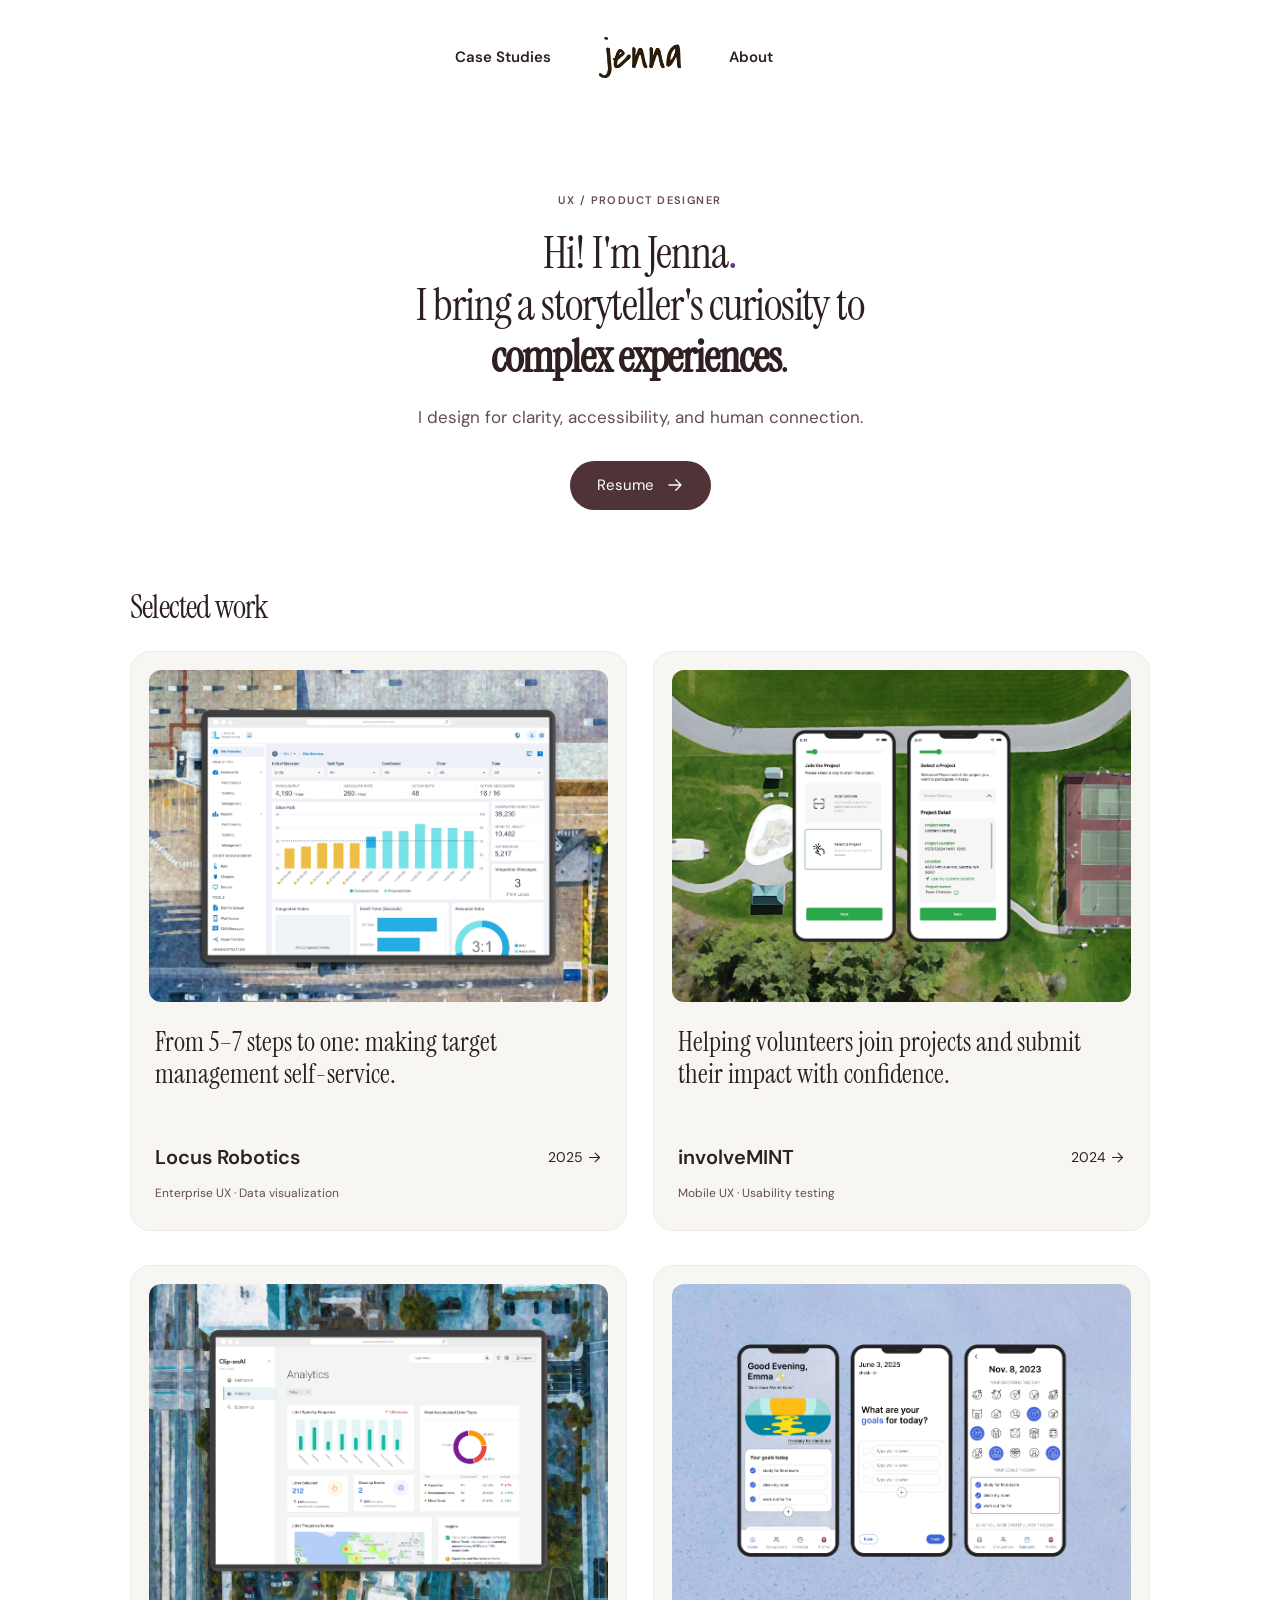
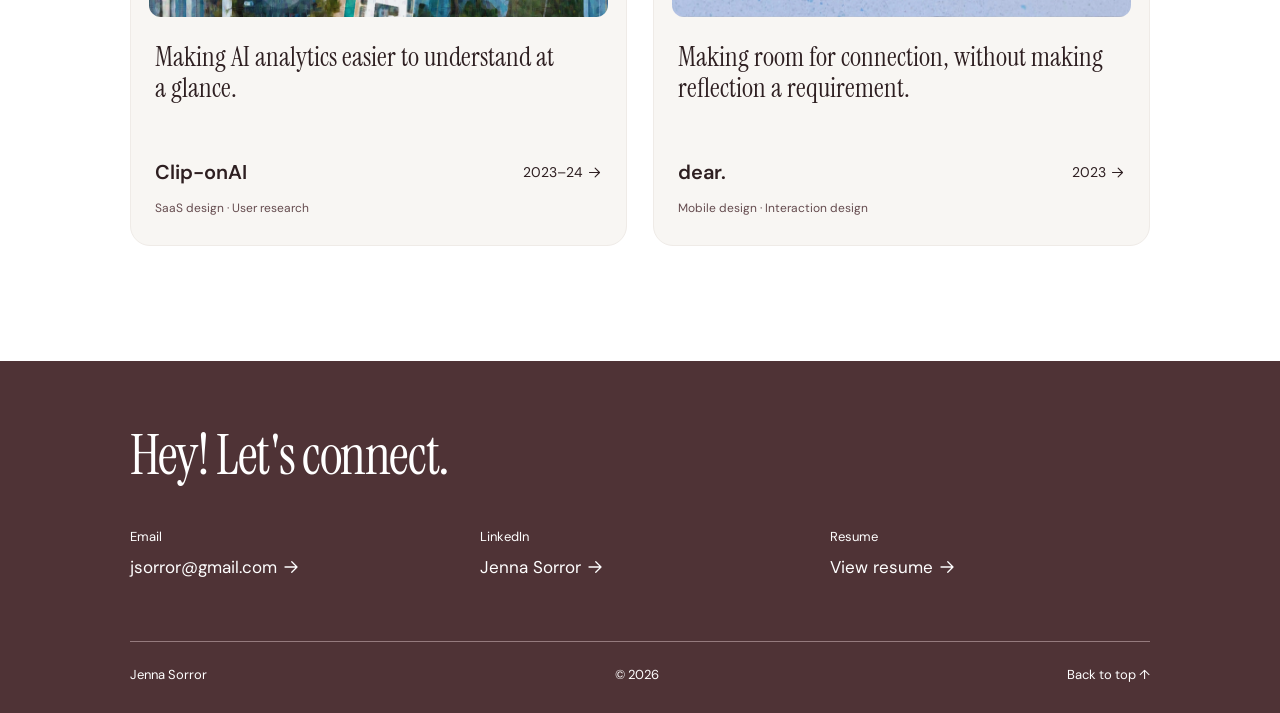
==== index.html @ 883465bb "updates" ====
<!doctype html><html lang="en"><head><meta charset="utf-8"><meta name="viewport" content="width=device-width,initial-scale=1"><title>UX Design Portfolio | Jenna Sorror</title><meta name="description" content="Jenna Sorror — UX designer blending storytelling, accessible design, and clear digital experiences."><link rel="stylesheet" href="/style.css?v=kpi-final-20261102"><script src="/app.js" defer></script><link rel="icon" href="/favicon.ico?v=2" sizes="16x16 32x32 48x48"><link rel="icon" type="image/png" sizes="32x32" href="/assets/favicon-32-light.png?v=2"><link rel="icon" type="image/png" sizes="32x32" href="/assets/favicon-32-dark.png?v=2" media="(prefers-color-scheme: dark)"></head><body id="top"><a class="skip" href="#main">Skip to content</a><header><nav aria-label="Main navigation"><a href="/#works">Case Studies</a><a class="brand" href="/" aria-label="Jenna Sorror home"><img src="/assets/63q6XhkvGhMPZFG9ArWYIcMCmDg.webp" alt="Jenna" width="628" height="317"></a><a href="/about/">About</a></nav></header><main id="main"><section class="home-hero"><p class="eyebrow" style="margin-bottom:18px">UX / Product Designer</p><h1>Hi! I'm Jenna<span class="purple">.</span><br>I bring a storyteller's curiosity to<br class="desktop"> <em>complex experiences</em>.<br><span class="hero-sub">I design for clarity, accessibility, and human connection.</span></h1><a class="pill" href="https://drive.google.com/file/d/1exLY9FVkenu_E6QQx9AtjL_WXCi6fQHb/view?usp=sharing">Resume <svg class="arrow-icon" viewBox="0 0 24 24" aria-hidden="true" focusable="false"><path d="M4 12h15M13 5l7 7-7 7"/></svg></a></section><section id="works" class="works"><div class="section-heading"><h2>Selected work</h2></div><div class="project-grid"><a class="project-card" href="/case-studies/locus/"><div class="card-image"><img src="/assets/0R4V6WIxp9sVbRbz611iLjFStI.webp" alt="Locus Robotics original product mockup" loading="lazy" width="8928" height="5604"></div><div class="card-copy"><p>From 5–7 steps to one: making target management self-service.</p><div class="card-title"><h3>Locus Robotics</h3><span>2025 <svg class="arrow-icon" viewBox="0 0 24 24" aria-hidden="true" focusable="false"><path d="M4 12h15M13 5l7 7-7 7"/></svg></span></div><span class="tags">Enterprise UX · Data visualization</span></div></a><a class="project-card" href="/case-studies/involvemint/"><div class="card-image"><img src="/assets/ejK6WlOcx2nZmEd6pExPHQaFk.webp" alt="involveMINT original product mockup" loading="lazy" width="8296" height="5848"></div><div class="card-copy"><p>Helping volunteers join projects and submit their impact with confidence.</p><div class="card-title"><h3>involveMINT</h3><span>2024 <svg class="arrow-icon" viewBox="0 0 24 24" aria-hidden="true" focusable="false"><path d="M4 12h15M13 5l7 7-7 7"/></svg></span></div><span class="tags">Mobile UX · Usability testing</span></div></a><a class="project-card" href="/case-studies/clip-onai/"><div class="card-image"><img src="/assets/FkuKgVPsbYbQZ12wokzLOCTg.webp" alt="Clip-onAI original product mockup" loading="lazy" width="8928" height="5884"></div><div class="card-copy"><p>Making AI analytics easier to understand at a glance.</p><div class="card-title"><h3>Clip-onAI</h3><span>2023–24 <svg class="arrow-icon" viewBox="0 0 24 24" aria-hidden="true" focusable="false"><path d="M4 12h15M13 5l7 7-7 7"/></svg></span></div><span class="tags">SaaS design · User research</span></div></a><a class="project-card" href="/case-studies/dear/"><div class="card-image"><img src="/assets/hncKYhhkcksyzqhgR87JSJIQHY.webp" alt="dear. original product mockup" loading="lazy" width="7920" height="5584"></div><div class="card-copy"><p>Making room for connection, without making reflection a requirement.</p><div class="card-title"><h3>dear.</h3><span>2023 <svg class="arrow-icon" viewBox="0 0 24 24" aria-hidden="true" focusable="false"><path d="M4 12h15M13 5l7 7-7 7"/></svg></span></div><span class="tags">Mobile design · Interaction design</span></div></a></div></section></main><footer><h2>Hey! Let's connect.</h2><div class="contacts"><a href="mailto:jsorror@gmail.com">Email <span>jsorror@gmail.com <svg class="arrow-icon" viewBox="0 0 24 24" aria-hidden="true" focusable="false"><path d="M4 12h15M13 5l7 7-7 7"/></svg></span></a><a href="https://www.linkedin.com/in/jennasorror/">LinkedIn <span>Jenna Sorror <svg class="arrow-icon" viewBox="0 0 24 24" aria-hidden="true" focusable="false"><path d="M4 12h15M13 5l7 7-7 7"/></svg></span></a><a href="https://drive.google.com/file/d/1exLY9FVkenu_E6QQx9AtjL_WXCi6fQHb/view?usp=sharing">Resume <span>View resume <svg class="arrow-icon" viewBox="0 0 24 24" aria-hidden="true" focusable="false"><path d="M4 12h15M13 5l7 7-7 7"/></svg></span></a></div><div class="copyright"><a href="/">Jenna Sorror</a><span>© 2026</span><a href="#top">Back to top ↑</a></div></footer><dialog aria-label="Expanded project image"><button class="close" aria-label="Close image">Close ×</button><div class="image-stage"><img alt=""></div><p class="viewer-caption"></p><p class="viewer-help">The complete image fits within this window. Press Escape to close.</p></dialog></body></html>
---- style.css ----
@font-face{font-family:Instrument;src:url('/assets/serif.woff2');font-display:swap}@font-face{font-family:DM;src:url('/assets/sans.woff2');font-display:swap}@font-face{font-family:Hand;src:url('/assets/hand.woff2');font-display:swap}*{box-sizing:border-box}html{scroll-behavior:smooth;scroll-padding-top:100px}body{margin:0;background:#fff;color:#2e1f21;font-family:DM,'Arial',sans-serif;font-size:17px;line-height:1.65}a{color:inherit;text-decoration:none}a:hover{text-decoration:underline;text-underline-offset:5px}button{font:inherit}a:focus-visible,button:focus-visible,summary:focus-visible{outline:3px solid #66378d;outline-offset:6px}h1,h2,h3,p{margin:0}h1,h2{font-family:Instrument,Georgia,serif;font-weight:400;line-height:1.1;letter-spacing:-.025em}h1{font-size:clamp(44px,5.4vw,72px)}h2{font-size:clamp(33px,3.5vw,46px)}h3{font-weight:500;font-size:25px}p+p{margin-top:20px}header{height:115px;display:flex;align-items:center;justify-content:center}nav{display:flex;align-items:center;justify-content:center;gap:52px}header nav{font-size:15px;font-weight:600}header a{padding:10px}.brand img{width:82px;height:auto;display:block}.skip{position:absolute;top:-100px;left:20px;background:#fff;z-index:20;padding:12px}.skip:focus{top:12px}main{max-width:1080px;margin:auto;padding:0 30px}.home-hero{padding:112px 0 72px;text-align:center}.home-hero h1{font-size:clamp(36px,3.6vw,49px);line-height:1.15}.home-hero em{font-style:normal;font-weight:bold}.hero-sub{display:block;font-family:DM,Arial,sans-serif;font-size:17px;line-height:1.5;letter-spacing:0;margin-top:23px;color:#654c4f}.purple{color:#66378d}.pill{display:inline-flex;border-radius:40px;padding:12px 27px;background:#4f3336;color:white;font-size:15px;margin-top:30px;gap:16px}.pill:hover{background:#382226;text-decoration:none}.handwritten{display:flex;align-items:center;justify-content:space-between;gap:25px;margin:8px 10px 98px}.handwritten img{object-fit:contain;width:115px;max-height:30px}.handwritten span{font-family:Hand,cursive}.section-heading{display:flex;align-items:baseline;justify-content:space-between;margin-bottom:26px}.section-heading h2{font-size:32px}.section-heading span,.muted{color:#654c4f;font-size:14px}.project-grid{display:grid;grid-template-columns:1fr 1fr;gap:34px 26px}.project-card{background:#f8f6f3;padding:18px;border:1px solid #efebe7;border-radius:20px;display:block;transition:transform .2s}.project-card:hover{transform:translateY(-4px);text-decoration:none}.card-image{overflow:hidden;border-radius:12px;aspect-ratio:1.38}.card-image img{width:100%;height:100%;object-fit:cover}.card-copy{padding:24px 6px 8px}.card-copy>p{font-family:Instrument,Georgia,serif;font-size:27px;line-height:1.17;min-height:95px}.card-title{display:flex;align-items:center;justify-content:space-between;margin-top:20px;gap:16px}.card-title h3{font-size:20px;font-weight:600}.card-title span{font-size:14px;white-space:nowrap}.tags{display:block;font-size:12px;color:#654c4f;margin-top:10px}footer{background:#4f3336;color:#fff;margin-top:115px;padding:65px max(30px,calc((100vw - 1020px)/2)) 28px}footer h2{font-size:55px}.contacts{display:grid;grid-template-columns:1fr 1fr 1fr;gap:30px;margin:40px 0 60px}.contacts a{font-size:13px}.contacts span{display:block;font-size:17px;margin-top:5px}.copyright{border-top:1px solid #957b7e;padding-top:22px;display:flex;justify-content:space-between;font-size:13px;gap:15px}.eyebrow,.section-label{text-transform:uppercase;font-size:11px;letter-spacing:.13em;font-weight:600;color:#654c4f}.about-intro{display:grid;grid-template-columns:1.25fr .75fr;gap:65px;padding-top:75px;align-items:start}.about-intro h1{font-size:57px;margin:20px 0 30px}.about-intro p{font-size:16px}.portrait{width:100%;border-radius:14px;margin-top:47px}.story-section{display:grid;grid-template-columns:170px 1fr;gap:40px;padding:66px 0;border-top:1px solid #e8dfdc}.section-label{padding-top:8px}.section-content h2{max-width:700px;margin-bottom:23px}.section-content>p{max-width:720px}.experience{margin:30px 0 75px}.experience>h2{margin-bottom:35px}.experience article{display:grid;grid-template-columns:220px 1fr;gap:12px 30px;padding:28px 0;border-top:1px solid #e8dfdc}.experience article>p:last-child{grid-column:2;margin-top:0;max-width:650px}.about-intro+.story-section{margin-top:85px}.case-heading{max-width:850px;margin:55px auto 48px}.back{font-size:14px}.case-heading .eyebrow{margin-top:55px;margin-bottom:20px}.case-heading h1{font-size:clamp(42px,5vw,65px)}.intro{font-size:19px;color:#654c4f;max-width:760px;margin-top:28px}.case>figure{margin-bottom:35px}.case>figure img{max-height:620px;object-fit:contain}.project-meta{display:grid;grid-template-columns:1.2fr .7fr 1.4fr;gap:30px;padding:30px 0;border-top:1px solid #e8dfdc}.project-meta span{text-transform:uppercase;font-size:11px;letter-spacing:.1em;color:#654c4f}.project-meta p{font-size:14px;margin-top:6px}.outcome{display:flex;gap:40px;align-items:center;background:#f8f6f3;border-radius:16px;padding:30px 35px;margin:10px 0 45px}.outcome>strong{font-family:Instrument,Georgia,serif;font-size:64px;font-weight:400;white-space:nowrap}.outcome h2{font-family:DM,Arial,sans-serif;font-size:18px;letter-spacing:0;line-height:1.5;font-weight:600}.outcome p{font-size:13px;margin-top:7px;color:#654c4f}.case-nav{flex-wrap:wrap;gap:10px 25px;justify-content:flex-start;font-size:12px;margin-bottom:35px}.case-nav a{padding:7px 0}figure{margin:30px 0 0}.image-button{position:relative;display:block;background:#f8f6f3;border:1px solid #eee8e4;border-radius:12px;padding:18px;width:100%;cursor:zoom-in;text-align:left}.image-button img{width:100%;height:auto;display:block;border-radius:4px}.expand{display:block;text-align:right;font-size:11px;color:#654c4f;margin-top:12px}figcaption{font-size:12px;color:#654c4f;margin-top:12px;line-height:1.5}.results{display:flex;align-items:center;gap:35px;padding:30px;background:#f8f6f3;border-radius:12px;margin-top:30px}.results strong{font-family:Instrument,Georgia,serif;display:block;font-weight:400;font-size:60px}.results span{font-size:13px}.note{font-size:13px;color:#654c4f;margin-top:17px}.flow-summary{border-left:2px solid #b7add0;margin:28px 0;padding-left:32px}.flow-summary li{padding:5px}.evidence{border-top:1px solid #e8dfdc;padding:25px 0}.evidence summary{cursor:pointer;font-size:16px}.evidence figure{max-width:800px;margin:25px auto}.next-project{display:flex;justify-content:space-between;border-top:1px solid #e8dfdc;margin-top:50px;padding-top:30px;font-size:14px}dialog{border:0;border-radius:12px;width:96vw;max-width:1500px;max-height:95vh;padding:20px;background:#fff;color:#2e1f21}dialog::backdrop{background:#211819d9}.zoomscroll{overflow:auto;max-height:78vh}.zoomscroll img{display:block;max-width:none;width:auto;min-width:100%;height:auto}.close{background:#4f3336;color:#fff;border:0;padding:10px 20px;border-radius:25px;display:block;margin:0 0 15px auto;cursor:pointer}dialog p{font-size:12px;margin-top:10px}.review{max-width:780px;margin:75px auto}.review h1{margin:20px 0 30px}.review h2{font-size:34px;margin:40px 0 15px}@media(max-width:700px){body{font-size:16px}main{padding:0 22px}header{height:90px}header nav{gap:22px;font-size:13px}.brand img{width:70px}.home-hero{padding:65px 0 50px}.home-hero h1{font-size:37px}.hero-sub{font-size:15px;max-width:300px;margin:20px auto 0}.desktop{display:none}.handwritten{gap:15px;flex-wrap:wrap;justify-content:center;margin-bottom:60px}.handwritten img{width:80px;max-height:22px}.handwritten span{display:none}.section-heading{display:block}.section-heading span{display:block;margin-top:9px}.project-grid{grid-template-columns:1fr;gap:25px}.card-copy>p{min-height:0;font-size:29px}.card-title{margin-top:22px}.contacts{grid-template-columns:1fr;gap:25px}.copyright{flex-wrap:wrap}.about-intro{grid-template-columns:1fr;gap:20px;padding-top:35px}.about-intro h1{font-size:48px}.portrait{max-width:350px;margin-top:15px}.story-section{grid-template-columns:1fr;gap:18px;padding:42px 0}.experience article{display:block}.experience article p{margin-top:10px!important}.experience article h3{font-size:22px}.case-heading{margin-top:25px}.case-heading .eyebrow{margin-top:35px}.case-heading h1{font-size:43px}.intro{font-size:17px}.project-meta{grid-template-columns:1fr 1fr;gap:20px}.project-meta>div:last-child{grid-column:1/-1}.outcome{display:block;padding:25px}.outcome>strong{font-size:55px}.outcome h2{margin-top:12px}.case-nav{gap:6px 16px}.image-button{padding:8px}.results{gap:18px;padding:20px}.results strong{font-size:48px}.results span{font-size:11px}.next-project{gap:20px}footer{margin-top:70px;padding-top:45px}footer h2{font-size:43px}}@media(prefers-reduced-motion:reduce){html{scroll-behavior:auto}.project-card{transition:none}}
/* Editorial rhythm and stable artifact presentation. */
img{max-width:100%;height:auto}.home-hero{padding-top:76px;padding-bottom:58px}.handwritten{margin-bottom:72px}.case-heading{margin-top:30px;margin-bottom:28px}.case-heading .eyebrow{margin-top:34px}.case-heading h1{text-wrap:balance}.project-meta{max-width:850px;margin:0 auto 28px;padding:22px 0;border-bottom:1px solid #e8dfdc}.project-meta p{line-height:1.6}.case>figure{margin-top:0;margin-bottom:35px}.case>figure img{max-height:530px}.case-nav{border-top:1px solid #e8dfdc;padding:18px 0 22px;margin-bottom:0;gap:5px 22px;font-size:13px}.nav-label{font-size:10px;text-transform:uppercase;letter-spacing:.12em;color:#654c4f;flex-basis:100%}.story-section{padding:55px 0;gap:36px;grid-template-columns:160px minmax(0,1fr)}.section-content{min-width:0}.section-content h2{font-size:clamp(34px,3.4vw,43px);line-height:1.13;text-wrap:balance}.section-number{display:block;font-family:Instrument,Georgia,serif;font-size:28px;line-height:1.2;letter-spacing:0;font-weight:400;margin-bottom:8px;color:#8d777a}.section-label{line-height:1.6}.section-content>p{line-height:1.75}.image-button{padding:14px;background:#f8f6f3}.image-button img{max-height:610px;object-fit:contain}.image-button:hover{border-color:#bba8ab}.expand{font-size:12px}.evidence{margin-top:12px;padding:25px 24px;border:1px solid #e8dfdc;border-radius:12px;background:#fcfbfa}.evidence summary{font-weight:600}.evidence>h3{margin:30px 0 12px}.evidence>p{max-width:780px}.evidence figure{margin:35px auto}.note{border-left:2px solid #baa9ac;padding-left:15px}blockquote{margin:26px 0;padding:20px 24px;border-left:2px solid #9e8b90;background:#f8f6f3}blockquote p{font-family:Instrument,Georgia,serif;font-size:27px;line-height:1.25}blockquote cite{display:block;font-style:normal;font-size:11px;color:#654c4f;margin-top:12px}.results{justify-content:space-between;max-width:600px}.results div{flex:1}.results>span{flex:0}.flow-summary{font-size:15px}.portrait{height:auto}.case-heading+.project-meta span{display:block}.next-project a{padding:8px 0}.card-copy>p{text-wrap:pretty}.project-card .card-image img{height:100%}
@media(max-width:900px){.story-section{grid-template-columns:125px minmax(0,1fr);gap:24px}.project-meta{gap:20px}.case-nav{gap:4px 18px}}
@media(max-width:700px){.home-hero{padding-top:42px;padding-bottom:42px}.handwritten{margin-bottom:48px}.case-heading{margin-top:20px;margin-bottom:25px}.case-heading .eyebrow{margin-top:28px}.case-heading h1{font-size:42px}.story-section{grid-template-columns:minmax(0,1fr);gap:18px;padding:38px 0}.section-label{display:flex;align-items:center;gap:12px;padding-top:0}.section-number{font-size:24px;margin:0}.section-content h2{font-size:35px}.project-meta{margin-bottom:25px}.image-button{padding:9px}.image-button img{max-height:560px}.case-nav{font-size:12px;padding:15px 0 19px;gap:2px 17px}.case-nav a{min-height:36px;display:flex;align-items:center}.case>figure img{max-height:400px}.outcome{margin-bottom:25px}.evidence{padding:20px 16px}.results{gap:15px}.results strong{font-size:46px}blockquote{padding:18px}.about-intro+.story-section{margin-top:55px}}
.results .result-divider{border-left:1px solid #d6c8ca;height:70px}.results div:last-child{padding-left:10px}
.results{align-items:flex-start}.results strong{line-height:1.15;margin-bottom:14px}.results span{line-height:1.5}.results .result-divider{align-self:center}.results div{min-width:0}.results div>span{display:block;min-height:3em}
/* Balanced navigation, a gentle word marquee, and a fit-to-window viewer. */
header nav{display:grid;grid-template-columns:minmax(0,1fr) auto minmax(0,1fr);width:min(520px,100%);gap:28px;padding:0 22px}header nav>a:first-child{justify-self:end}header nav>.brand{justify-self:center}header nav>a:last-child{justify-self:start}.arrow-icon{width:18px;height:18px;display:inline-block;vertical-align:-3px;flex-shrink:0;fill:none;stroke:currentColor;stroke-width:1.7;stroke-linecap:round;stroke-linejoin:round}.pill{align-items:center;gap:12px}.expand .arrow-icon,.card-title .arrow-icon{width:15px;height:15px;vertical-align:-3px}.word-marquee{position:relative;margin:8px 0 72px;padding:12px 38px 12px 0}.marquee-window{overflow:hidden;mask-image:linear-gradient(to right,transparent,#000 4%,#000 96%,transparent)}.marquee-track{display:flex;width:max-content;animation:words-scroll 42s linear infinite;will-change:transform}.marquee-group{display:flex;align-items:center;justify-content:space-around;width:1020px;flex-shrink:0;gap:55px;padding:0 30px}.marquee-group img{width:115px;max-height:32px;object-fit:contain;flex-shrink:0}.marquee-toggle{position:absolute;right:0;top:50%;transform:translateY(-50%);border:1px solid #e8dfdc;border-radius:50%;background:#fff;color:#654c4f;width:28px;height:28px;display:grid;place-items:center;cursor:pointer;padding:4px}.marquee-toggle svg{width:16px;height:16px;fill:none;stroke:currentColor;stroke-width:1.7;stroke-linecap:round;stroke-linejoin:round}.play-symbol{display:none}.is-paused .pause-symbol{display:none}.is-paused .play-symbol{display:block}.word-marquee:hover .marquee-track,.word-marquee:focus-within .marquee-track,.word-marquee.is-paused .marquee-track{animation-play-state:paused}@keyframes words-scroll{to{transform:translateX(-50%)}}
dialog{width:min(1200px,96vw);height:min(940px,94vh);height:min(940px,94dvh);max-height:none;padding:20px;overflow:hidden}dialog[open]{display:flex;flex-direction:column;gap:10px}.close{flex-shrink:0;margin:0 0 4px auto}.image-stage{flex:1;min-height:0;display:flex;align-items:center;justify-content:center;overflow:hidden;background:#f8f6f3;border-radius:6px}.image-stage img{display:block;width:100%;height:100%;min-width:0;min-height:0;max-width:100%;max-height:100%;object-fit:contain;border-radius:0}.viewer-caption{flex-shrink:0;font-size:13px;line-height:1.4;margin:0}.viewer-help{flex-shrink:0;font-size:11px;line-height:1.4;margin:0;color:#654c4f}dialog p+p{margin-top:0}#education .section-content>p{margin-top:0}
@media(max-width:700px){header nav{gap:16px;padding:0 16px}.word-marquee{margin-bottom:48px}.marquee-group{width:820px;gap:50px}.marquee-group img{width:100px;max-height:28px}dialog{padding:12px;gap:8px}dialog[open]{gap:8px}.viewer-caption{font-size:12px}.viewer-help{font-size:10px}}
@media(prefers-reduced-motion:reduce){.marquee-track{animation:none;transform:none;width:100%;will-change:auto}.marquee-group{width:100%;gap:20px;flex-wrap:wrap;justify-content:center;padding:0}.marquee-group[aria-hidden="true"],.marquee-toggle{display:none}.word-marquee{padding:10px 0}.marquee-window{mask-image:none}}
/* Keep the viewer close to the image's proportions, including on phones. */
dialog{height:auto;max-height:94vh;max-height:94dvh}.image-stage{flex:0 1 auto;max-height:calc(94vh - 180px);max-height:calc(94dvh - 180px)}.image-stage img{width:auto;height:auto;max-width:100%;max-height:calc(94vh - 180px);max-height:calc(94dvh - 180px)}
dialog[open]{height:fit-content}.image-stage{display:block;flex:none;text-align:center}.image-stage img{margin:auto}
/* Evidence-led metric cards: one shared visual language, explicit evidence types. */
.outcome.metric-card{display:grid;grid-template-columns:minmax(215px,.85fr) minmax(0,1.6fr);gap:20px 38px;align-items:center;position:relative;background:#4f3336;color:#fff;border:1px solid #4f3336;border-radius:18px;padding:30px 34px 0;margin:15px 0 42px;box-shadow:0 5px 0 #eee7e9;overflow:hidden}.metric-kicker{display:flex;align-items:center;gap:9px;font-family:DM,Arial,sans-serif;font-size:11px;line-height:1.4;font-weight:600;text-transform:uppercase;letter-spacing:.12em}.metric-card>.metric-kicker{grid-column:1/-1;color:#e3d5e9}.metric-marker{font-size:18px;line-height:1;letter-spacing:0}.metric-value{align-self:center;padding:5px 28px 15px 0;border-right:1px solid #967a80}.metric-value>strong{font-family:Instrument,Georgia,serif;font-weight:400;font-size:clamp(64px,7vw,94px);letter-spacing:-.03em;line-height:1;white-space:nowrap;display:block}.metric-slash{color:#cbb3c0;font-size:.7em;vertical-align:7%}.metric-to{font-family:DM,Arial,sans-serif;font-size:.45em;vertical-align:16%;letter-spacing:-.08em;margin:0 3px}.metric-unit{font-family:DM,Arial,sans-serif;font-size:22px;font-weight:400;letter-spacing:0;margin-left:4px}.metric-description h2{font-family:DM,Arial,sans-serif;font-size:23px;line-height:1.35;font-weight:600;letter-spacing:-.015em;margin:0;max-width:580px}.metric-card .metric-description p{font-size:14px;line-height:1.6;color:#f0e5e7;margin-top:13px;max-width:550px}.metric-card>p.metric-evidence{grid-column:1/-1;margin:0 -34px;padding:17px 34px;background:#432a2e;border-top:1px solid #7b5e65;color:#e9dce0;font-size:12px;line-height:1.6}.metric-dots{display:flex;flex-wrap:wrap;gap:5px;max-width:160px;margin-top:19px}.metric-dots i{display:block;width:6px;height:6px;background:#e3d5e9;border-radius:50%}.metric-dots .unfilled{background:transparent;border:1px solid #d3b7c3}.metric-support{display:flex;flex-direction:column;gap:5px;font-size:11px;color:#e3d5e9;margin-top:18px;line-height:1.5}.metric-support b{font-size:13px;font-weight:600;color:#fff;margin-right:4px}.comparison-panel{margin-top:30px;border:1px solid #cbbac4;border-radius:16px;background:#fcf9fc;box-shadow:0 4px 0 #eee7ef;overflow:hidden}.comparison-heading{display:flex;justify-content:space-between;align-items:center;gap:14px;flex-wrap:wrap;padding:20px 22px;color:#4f3336}.evidence-badge{font-size:10px;color:#5e3a65;background:#eee3f1;border:1px solid #d9c9dd;border-radius:20px;padding:5px 10px;white-space:nowrap}.comparison-grid{display:grid;grid-template-columns:1fr 1fr;gap:14px;padding:0 22px 22px}.comparison-stat{padding:24px;background:#f0e7f3;border:1px solid #ddcfe3;border-radius:10px;min-width:0}.comparison-stat:first-child{background:#f4eeee;border-color:#e2d7d9}.comparison-order{display:block;font-size:13px;font-weight:600;color:#4f3336;line-height:1.4;min-height:2.8em}.comparison-stat>strong{display:block;font-family:Instrument,Georgia,serif;font-weight:400;line-height:1.05;font-size:76px;letter-spacing:-.03em;color:#4f3336;margin:12px 0}.comparison-stat>strong>span{font-size:.63em;margin-left:3px}.comparison-caption{display:block;font-size:11px;line-height:1.5;color:#654c4f;max-width:180px}.comparison-difference{border-top:1px solid #d9c9dd;padding:17px 22px;background:#f5eff7;display:flex;flex-wrap:wrap;align-items:center;gap:6px 20px}.comparison-difference strong{font-size:15px;color:#53335f;font-weight:600}.comparison-difference>span{font-size:12px;line-height:1.6;color:#654c4f;max-width:430px}
@media(max-width:700px){.outcome.metric-card{grid-template-columns:1fr;gap:18px;padding:24px 23px 0;margin-bottom:30px}.metric-value{border-right:0;border-bottom:1px solid #967a80;padding:4px 0 22px}.metric-value>strong{font-size:82px}.metric-unit{font-size:22px}.metric-description{padding-bottom:4px}.metric-description h2{font-size:21px}.metric-card .metric-description p{font-size:13px;margin-top:12px}.metric-card>p.metric-evidence{margin:0 -23px;padding:15px 23px;font-size:11px}.metric-support{flex-direction:row;gap:16px;flex-wrap:wrap}.metric-dots{max-width:none;gap:6px;margin-top:18px}.metric-dots i{width:6px;height:6px}.comparison-heading{padding:18px;gap:10px}.comparison-heading .metric-kicker{font-size:10px}.comparison-grid{gap:10px;padding:0 14px 16px}.comparison-stat{padding:17px 12px}.comparison-order{font-size:12px;min-height:2.8em}.comparison-stat>strong{font-size:58px;margin:13px 0}.comparison-caption{font-size:10px}.comparison-difference{padding:16px 18px}.comparison-difference strong{font-size:14px}.comparison-difference>span{font-size:11px}}
.metric-dots-twenty{display:grid;grid-template-columns:repeat(10,6px);justify-content:start}
/* A small illustrated story, drawn in ink. */
.doodle-story{position:relative;margin:0 0 64px;padding:4px 22px 22px}.doodle-scenes{position:relative;display:grid;grid-template-columns:repeat(4,minmax(0,1fr));gap:24px;z-index:1}.doodle-scene{text-align:center;--chapter:0s}.scene-2{--chapter:1.5s}.scene-3{--chapter:3s}.scene-4{--chapter:4.5s}.story-illustration{display:block;width:100%;height:auto;overflow:visible}.story-illustration .ink,.story-illustration g.ink path{fill:none;stroke:#50383a;stroke-width:1.65;stroke-linecap:round;stroke-linejoin:round;stroke-dasharray:1;animation:draw-ink 18s ease-in-out infinite;animation-delay:var(--chapter)}.story-illustration circle.ink{stroke-dasharray:none;animation:none}.paper-fill{fill:#fbf6ed;stroke:none}.lilac-fill{fill:#e8dcec;stroke:none}.sun-fill{fill:#d8b38e;stroke:none}.cursor-fill{fill:#d9c4d0;stroke:none}.quote-mark{fill:none;stroke:#795b70;stroke-width:1.2}.ground-line{fill:none;stroke:#baa4a5;stroke-width:1;stroke-linecap:round;stroke-dasharray:2 4}.story-thread{position:absolute;top:35px;left:0;width:100%;height:150px;pointer-events:none}.story-thread path{fill:none;stroke:#cfbcc6;stroke-width:1.2;stroke-dasharray:1;animation:draw-thread 18s ease-in-out infinite;opacity:.65}.doodle-label{height:25px!important;width:auto;max-width:130px;object-fit:contain;display:block;margin:4px auto 0}.camera-flash{fill:none;stroke:#99734d;stroke-width:2;stroke-linecap:round;animation:camera-glint 18s ease-in-out infinite}.bubble-float{animation:bubble-lift 9s ease-in-out infinite;transform-origin:center;transform-box:fill-box}.cursor-nudge{animation:cursor-tap 9s ease-in-out infinite;transform-origin:center;transform-box:fill-box}.little-spark{animation:ink-spark 9s ease-in-out infinite;transform-origin:center;transform-box:fill-box}.doodle-toggle{position:absolute;bottom:0;right:0;display:grid;place-items:center;width:28px;height:28px;padding:5px;border:1px solid #dacbd0;border-radius:50%;color:#654c4f;background:#fff;cursor:pointer}.doodle-toggle svg{width:16px;height:16px;fill:none;stroke:currentColor;stroke-width:1.6;stroke-linecap:round;stroke-linejoin:round}.doodle-story.is-paused *{animation-play-state:paused!important}.doodle-toggle .play-symbol{display:none}.doodle-story.is-paused .pause-symbol{display:none}.doodle-story.is-paused .play-symbol{display:block}@keyframes draw-ink{0%{stroke-dashoffset:1}17%,86%{stroke-dashoffset:0}97%,100%{stroke-dashoffset:1}}@keyframes draw-thread{0%{stroke-dashoffset:1}45%,85%{stroke-dashoffset:0}100%{stroke-dashoffset:1}}@keyframes camera-glint{0%,24%,30%,100%{opacity:0}26%,28%{opacity:1}}@keyframes bubble-lift{0%,45%,100%{transform:translateY(0)}60%,75%{transform:translateY(-3px)}}@keyframes cursor-tap{0%,65%,100%{transform:translate(0,0)}76%{transform:translate(-4px,-3px)}82%{transform:translate(-2px,-1px)}}@keyframes ink-spark{0%,35%,100%{opacity:.55;transform:scale(.95)}60%{opacity:1;transform:scale(1.08)}}
/* Source-faithful testing records, typeset as native content. */
.detailed-evidence{margin-top:42px}.detailed-evidence>h3{font-family:Instrument,Georgia,serif;font-size:34px;line-height:1.2}.evidence-intro{font-size:14px;color:#654c4f;margin-top:14px;max-width:720px}.test-sheets{display:grid;grid-template-columns:1fr 1fr;gap:18px;margin-top:24px;align-items:start}.test-sheet{border:1px solid #d7c8ca;border-radius:13px;overflow:hidden;background:#fff}.test-sheet-header{height:auto;display:block;padding:23px 22px;background:#f3edeb;color:#4f3336;border-bottom:1px solid #d7c8ca}.test-sheet.after .test-sheet-header{background:#4f3336;color:#fff;border-color:#4f3336}.sheet-label{display:block;font-size:10px;font-weight:600;letter-spacing:.14em;text-transform:uppercase;margin-bottom:9px}.test-sheet-header h3{font-family:Instrument,Georgia,serif;font-size:29px;line-height:1.15}.sheet-sample{display:block;font-size:11px;margin-top:11px;opacity:.8}.test-criteria{list-style:none;padding:0;margin:0}.test-criteria li{display:grid;grid-template-columns:23px 1fr;gap:10px;padding:20px 18px;border-bottom:1px solid #eee5e5}.criterion-number{font-size:11px;line-height:1.7;color:#856d72}.test-criteria p{font-size:13px;line-height:1.65}.criterion-result{margin-top:12px}.criterion-result strong{display:block;font-size:17px;color:#4f3336}.criterion-result strong>span{font-size:10px;font-weight:400;color:#654c4f}.criterion-kind{display:inline-block;font-size:9px;line-height:1.5;margin-top:5px;color:#715b60}.criterion-kind.matched{color:#5b365e;background:#f0e7f2;padding:2px 6px;border-radius:4px}.criterion-track{height:4px;border-radius:3px;background:#eee7e6;overflow:hidden;margin-top:10px}.criterion-track>span{display:block;height:100%;background:#b49a9d}.test-sheet.after .criterion-track>span{background:#633f49}.source-link{display:block;padding:16px 18px;font-size:11px;color:#654c4f}.matched-summary{margin-top:24px;padding:23px;background:#f7f1f5;border:1px solid #ded0db;border-radius:11px}.matched-summary h4{font-size:16px;line-height:1.45;margin:0 0 15px}.matched-summary dl{margin:0}.matched-summary dl>div{display:flex;align-items:baseline;justify-content:space-between;gap:20px;border-top:1px solid #dfd1db;padding:11px 0}.matched-summary dt{font-size:13px}.matched-summary dd{margin:0;font-size:14px;white-space:nowrap;font-weight:600}.matched-summary dd>span{color:#9d7c8b;padding:0 5px}.matched-summary p{font-size:12px;color:#654c4f;margin-top:12px}.evidence-calculation{font-size:12px;color:#654c4f;line-height:1.7;margin-top:19px}.comparison-stat.after-stat{background:#4f3336;border-color:#4f3336}.after-stat .comparison-order,.after-stat>strong,.after-stat .comparison-caption{color:#fff}.phase-tag{display:block;font-size:10px;letter-spacing:.12em;text-transform:uppercase;font-weight:600;margin-bottom:8px;opacity:.8}.comparison-order{min-height:3.5em}.rate-track{height:10px;border-radius:6px;background:#e1d4d6;overflow:hidden;margin:17px 0}.rate-track>span{display:block;background:#ab8c91;height:100%;border-radius:6px}.after-stat .rate-track{background:#755b61}.after-stat .rate-track>span{background:#e6ccd9}.after-stat .comparison-caption{color:#eddee3}.comparison-difference{background:#ebdce7}.comparison-difference strong{font-size:18px}
/* The same before / after language for warehouse target-setting. */
.workflow-panels{display:grid;grid-template-columns:1fr 1fr;gap:20px}.workflow-panel{padding:27px 24px 22px;border:1px solid #d7c8ca;border-radius:12px;background:#f7f2ef;display:flex;flex-direction:column;color:#4f3336}.workflow-panel.after{background:#4f3336;color:#fff;border-color:#4f3336}.workflow-count{font-family:Instrument,Georgia,serif;font-size:76px;line-height:1.05;letter-spacing:-.03em}.workflow-count-label{font-size:14px;margin:8px 0 22px!important}.workflow-route{border-top:1px solid #dacbcd;padding-top:22px;flex:1}.after .workflow-route{border-color:#876970}.workflow-node{display:flex;gap:13px;align-items:center;border:1px solid #ded1d0;border-radius:8px;padding:15px 12px;background:#fff;font-size:15px;font-weight:500;color:#4f3336;min-height:65px}.workflow-node svg{width:28px;height:28px;flex-shrink:0;fill:none;stroke:currentColor;stroke-width:1.5;stroke-linecap:round;stroke-linejoin:round}.after .workflow-node{background:#63474d;border-color:#9b7d84;color:#fff}.route-arrow{display:block;text-align:center;font-size:28px;line-height:1;padding:13px}.workflow-takeaway{font-size:12px;line-height:1.6;margin-top:27px;padding-top:17px;border-top:1px solid #dacbcd}.after .workflow-takeaway{border-color:#876970;color:#efe2e6}.workflow-comparison figcaption a{display:inline-block;text-decoration:underline;text-underline-offset:3px;margin-top:7px}
@media(max-width:700px){.doodle-story{padding:0 12px 24px;margin-bottom:44px}.doodle-scenes{grid-template-columns:repeat(2,minmax(0,1fr));gap:24px 18px}.story-thread{display:none}.doodle-label{height:22px!important;max-width:110px}.test-sheets,.workflow-panels{grid-template-columns:1fr;gap:20px}.test-sheet-header{padding:22px}.test-criteria li{padding:20px}.test-criteria p{font-size:14px}.criterion-result strong{font-size:19px}.criterion-result strong>span{font-size:11px}.criterion-kind{font-size:10px}.matched-summary{padding:19px}.matched-summary dl>div{display:block}.matched-summary dd{margin-top:5px}.workflow-panel{padding:25px 23px}.workflow-count{font-size:82px}.workflow-node{font-size:16px}.detailed-evidence>h3{font-size:31px}.comparison-difference strong{font-size:16px}.comparison-order{font-size:11px}.comparison-stat>strong{font-size:58px}.phase-tag{font-size:9px}}
@media(prefers-reduced-motion:reduce){.doodle-story *{animation:none!important}.story-illustration .ink,.story-illustration g.ink path,.story-thread path{stroke-dashoffset:0;stroke-dasharray:none}.camera-flash{opacity:.7}.doodle-toggle{display:none}}
@supports(grid-template-rows:subgrid){@media(min-width:701px){.test-sheet{display:grid;grid-template-rows:subgrid;grid-row:span 8}.test-criteria{display:contents}.test-criteria li{height:100%}}}
.story-illustration .ink,.story-illustration g.ink path{animation-fill-mode:both}
/* One quiet, playful ink doodle replaces the illustrated role strip. */
.doodle-story.minimal-doodle{position:relative;width:220px;max-width:100%;height:90px;padding:0;margin:0 auto 45px}.tiny-doodle{display:block;width:220px;max-width:100%;height:88px;overflow:visible}.tiny-trail{fill:none;stroke:#b8a4a7;stroke-width:1.1;stroke-linecap:round;stroke-dasharray:2 5}.tiny-star{transform-origin:109px 41px;animation:quiet-drift 9s ease-in-out infinite}.star-outline{fill:#fcf8f0;stroke:#654c4f;stroke-width:1.5;stroke-linecap:round;stroke-linejoin:round}.star-eyes{fill:none;stroke:#654c4f;stroke-width:2;stroke-linecap:round;transform-origin:109px 39px;animation:doodle-blink 9s ease-in-out infinite}.star-smile{fill:none;stroke:#654c4f;stroke-width:1.1;stroke-linecap:round}.tiny-twinkle{fill:none;stroke:#947b87;stroke-width:1.1;stroke-linecap:round;animation:quiet-twinkle 9s ease-in-out infinite}.tiny-dot{fill:#b6a1a5}.minimal-doodle .doodle-toggle{width:22px;height:22px;padding:4px;right:0;bottom:4px;border-color:#e7dcdf;color:#856e73}.minimal-doodle .doodle-toggle svg{width:13px;height:13px}@keyframes quiet-drift{0%,100%{transform:translateY(1px) rotate(-5deg)}50%{transform:translateY(-3px) rotate(4deg)}}@keyframes doodle-blink{0%,39%,43%,100%{transform:scaleY(1)}41%{transform:scaleY(.1)}}@keyframes quiet-twinkle{0%,100%{opacity:.35}50%{opacity:.85}}
/* Muted red / green accents reinforce the existing before / after labels. */
.phase-tag{display:flex;align-items:center;gap:7px;opacity:1}.phase-signal{width:18px;height:18px;flex-shrink:0;stroke-width:1.6;stroke-linecap:round;stroke-linejoin:round}.before-signal{fill:#f8e5e0;stroke:#9c443d}.after-signal{fill:#d5ead2;stroke:#355d3d}.before-stat>strong{color:#994b43}.before-stat .rate-track{background:#e8d6d3}.before-stat .rate-track>span{background:#b65d52}.after-stat .rate-track{background:#786860}.after-stat .rate-track>span{background:#b9d8ae}.comparison-stat.before-stat{border-top:3px solid #b65d52}.comparison-stat.after-stat{border-top:3px solid #b9d8ae}
@media(max-width:700px){.doodle-story.minimal-doodle{height:82px;margin-bottom:34px}.tiny-doodle{height:80px}.phase-signal{width:16px;height:16px}}
@media(prefers-reduced-motion:reduce){.tiny-star,.star-eyes,.tiny-twinkle{animation:none!important}}
@media(max-width:700px){.comparison-order{min-height:5.2em}}
/* A loose ink trail and a single small paper plane. */
.doodle-story.plane-doodle{width:300px;height:105px;margin:0 auto 35px}.paper-plane-scene{display:block;width:300px;max-width:100%;height:105px;overflow:visible}.flight-trail{fill:none;stroke:#a78c86;stroke-width:1.4;stroke-linecap:round;stroke-dasharray:1.4 6;opacity:.8}.flight-scribble{fill:none;stroke:#80675e;stroke-width:1.4;stroke-linecap:round;opacity:.65}.plane-paper{fill:#fbf7ef;stroke:#573e32;stroke-width:1.9;stroke-linecap:round;stroke-linejoin:round}.plane-fold{fill:none;stroke:#573e32;stroke-width:1.5;stroke-linecap:round;stroke-linejoin:round}.plane-flyer{offset-path:path('M46 64C80 36 114 38 133 57C157 82 120 98 113 75C101 42 173 24 234 48');offset-rotate:auto;offset-distance:100%;transform-origin:0 0;animation:paper-flight 12s linear infinite}.plane-doodle .doodle-toggle{right:6px;bottom:6px}@keyframes paper-flight{0%{offset-distance:0%;opacity:0}5%{opacity:1}86%{opacity:1}97%,100%{offset-distance:100%;opacity:0}}
@media(max-width:700px){.doodle-story.plane-doodle{height:95px;margin-bottom:28px}.paper-plane-scene{height:95px}}
@media(prefers-reduced-motion:reduce){.plane-flyer{animation:none!important;offset-distance:100%;opacity:1}}
/* Loose, stop-frame ink contours framing a quiet central headline. */
.home-hero{position:relative;padding:92px 130px 72px;margin-bottom:30px}.home-hero>h1,.home-hero>.eyebrow,.home-hero>.pill{position:relative;z-index:1}.doodle-story.hero-doodles{position:absolute;inset:0;width:100%;height:100%;padding:0;margin:0;pointer-events:none}.hero-sketch{position:absolute;display:block;fill:none;stroke:#563d32;stroke-width:2.7;stroke-linecap:round;stroke-linejoin:round;overflow:visible}.hero-sketch .sketch-gold{fill:#ebd7a8;stroke:none}.hero-sketch .sketch-lilac{fill:#dfd0e6;stroke:none}.hero-sketch .pencil-graphite{fill:#563d32;stroke:none}.hero-sketch .sketch-dot{stroke-width:5}.sketch-pencil{left:3.5%;top:108px;width:70px;height:115px;transform:rotate(-19deg)}.sketch-cursor{right:3%;top:235px;width:73px;height:84px;transform:rotate(12deg)}.sketch-loop{left:4.5%;top:283px;width:105px;height:67px;transform:rotate(-9deg)}.sketch-spark{right:12%;top:43px;width:37px;height:43px;transform:rotate(8deg)}.sketch-asterisk{left:19%;top:32px;width:28px;height:28px;stroke-width:2.3;transform:rotate(-8deg)}.sketch-curl{right:6%;top:122px;width:60px;height:49px;transform:rotate(14deg)}.hero-sketch .frame-a{animation:ink-frame-a 1.7s steps(1,end) infinite}.hero-sketch .frame-b{animation:ink-frame-b 1.7s steps(1,end) infinite}.sketch-cursor .sketch-frame{animation-delay:-.6s}.sketch-loop .sketch-frame{animation-delay:-1.1s}.sketch-spark .sketch-frame{animation-delay:-.3s}.sketch-curl .sketch-frame{animation-delay:-.8s}.cursor-drift{animation:cursor-sketch-nudge 8s steps(2,end) infinite;transform-origin:50px 65px}.cursor-click{animation:sketch-click 8s steps(1,end) infinite;stroke-width:2.2}.hero-doodles .doodle-toggle{pointer-events:auto;right:18px;bottom:14px;width:24px;height:24px;border-color:#e7dcdf;color:#856e73;opacity:.8}.hero-doodles .doodle-toggle svg{width:13px;height:13px}@keyframes ink-frame-a{0%,100%{opacity:1}50%{opacity:0}}@keyframes ink-frame-b{0%,100%{opacity:0}50%{opacity:1}}@keyframes cursor-sketch-nudge{0%,65%,100%{transform:translate(0,0) rotate(0)}75%,85%{transform:translate(-2px,-2px) rotate(-2deg)}}@keyframes sketch-click{0%,73%,86%,100%{opacity:0}74%,85%{opacity:1}}
@media(min-width:701px) and (max-width:950px){.home-hero{padding:90px 100px 65px}.sketch-pencil{left:1%;width:57px}.sketch-cursor{right:0;width:62px}.sketch-loop{left:0;width:80px}.sketch-curl{right:1%;width:50px}.sketch-asterisk{left:16%}}
@media(max-width:700px){.home-hero{padding:100px 0 55px;margin-bottom:15px}.sketch-pencil{left:12px;top:10px;width:44px;height:70px;transform:rotate(-27deg)}.sketch-cursor{right:18px;top:20px;width:43px;height:51px;transform:rotate(12deg)}.sketch-spark{right:43%;top:20px;width:23px;height:29px}.sketch-loop,.sketch-curl,.sketch-asterisk{display:none}.hero-doodles .doodle-toggle{right:0;bottom:4px}}
@media(prefers-reduced-motion:reduce){.hero-doodles *{animation:none!important}.hero-sketch .frame-a{opacity:1}.hero-sketch .frame-b{opacity:0}.cursor-click{opacity:0}.hero-doodles .doodle-toggle{display:none}}
/* Editorial pen studies, connected by one slow paper-plane flight. */
.home-hero{min-height:520px;padding:105px 150px 87px;margin-bottom:28px}.doodle-story.editorial-doodles{position:absolute;inset:0;width:100%;height:100%;margin:0;padding:0;pointer-events:none}.editorial-stage{display:block;width:100%;height:100%;overflow:visible}.editorial-object{fill:none;stroke:#503a30;stroke-width:3.5;stroke-linecap:round;stroke-linejoin:round}.editorial-type-letter{font-family:Instrument,Georgia,serif;font-size:60px;fill:#503a30;stroke:none;font-weight:400}.editorial-flight-trail{fill:none;stroke:#b39e94;stroke-width:1.5;stroke-linecap:round;stroke-dasharray:1 7;opacity:.72}.editorial-plane{fill:none;stroke:#503a30;stroke-width:2.3;stroke-linecap:round;stroke-linejoin:round;offset-path:path('M105 370C35 310 25 160 100 105C195 32 355 37 510 38S851 24 918 110C984 196 983 292 907 365C832 437 721 477 564 478S217 477 105 370');offset-rotate:auto;offset-distance:0%;animation:editorial-flight 28s linear infinite;transform-origin:0 0}.editorial-plane-paper{fill:#fffdf8}.editorial-doodles .doodle-toggle{pointer-events:auto;right:20px;bottom:9px;width:24px;height:24px;color:#856e73;border-color:#e7dcdf}.editorial-doodles .doodle-toggle svg{width:13px;height:13px}@keyframes editorial-flight{to{offset-distance:100%}}
@media(min-width:701px) and (max-width:950px){.home-hero{min-height:485px;padding:96px 105px 85px}.editorial-object{stroke-width:3.8}}
@media(max-width:700px){.home-hero{min-height:0;padding:110px 0 95px;margin-bottom:20px}.editorial-stage{position:absolute;top:0;left:0;width:100%;height:100%;overflow:visible}.editorial-glasses,.editorial-notebook,.editorial-type{display:none}.editorial-viewfinder{transform:translate(830px,60px) rotate(9deg);transform-origin:920px 110px}.editorial-clip{transform:translate(110px,45px) rotate(-8deg)}.editorial-flight-trail,.editorial-plane{display:none}.editorial-object{stroke-width:6}.editorial-doodles:after{content:'';position:absolute;bottom:28px;left:calc(50% - 90px);width:180px;height:36px;border-bottom:2px dotted #b39e94;border-radius:0 0 50% 50%;opacity:.7}.editorial-doodles .doodle-toggle{right:0;bottom:12px}}
@media(prefers-reduced-motion:reduce){.editorial-plane{animation:none!important;offset-distance:22%}.editorial-doodles .doodle-toggle{display:none}}
.editorial-mobile-stage{display:none}
@media(max-width:700px){.editorial-stage{display:none}.editorial-mobile-stage{display:block;position:absolute;top:0;left:0;width:100%;height:105px;overflow:visible}.editorial-doodles:after{display:none}.mobile-editorial-object{fill:none;stroke:#503a30;stroke-width:2.6;stroke-linecap:round;stroke-linejoin:round}.editorial-mobile-trail{fill:none;stroke:#b39e94;stroke-width:1.2;stroke-dasharray:1 6;stroke-linecap:round;opacity:.72}.editorial-mobile-plane{fill:none;stroke:#503a30;stroke-width:1.8;stroke-linecap:round;stroke-linejoin:round;offset-path:path('M43 70C4 5 116 0 166 28S327 3 300 66C270 107 90 105 43 70');offset-rotate:auto;animation:editorial-flight 22s linear infinite;offset-distance:0%}}
@media(prefers-reduced-motion:reduce){.editorial-mobile-plane{animation:none!important;offset-distance:25%}}
@media(max-width:700px){.home-hero{padding-bottom:55px}}
/* Redrawn ink cells: a held-frame rhythm rather than floating static icons. */
.home-hero{min-height:620px;padding:145px 230px 125px;margin-bottom:30px}.home-hero h1{font-size:45px}.doodle-story.flipbook-doodles{position:absolute;inset:0;width:100%;height:100%;margin:0;padding:0;pointer-events:none}.flipbook-stage{width:100%;height:100%;display:block;overflow:visible}.ink-cell{opacity:0;animation:ink-cell-cycle 1.67s steps(1,end) infinite}.ink-cell-0{animation-delay:0s}.ink-cell-1{animation-delay:-.835s}.ink-cell-2{animation-delay:-1.2525s}.flipbook-flight-trail{fill:none;stroke:#bea68e;stroke-width:1.4;stroke-dasharray:1 8;stroke-linecap:round;opacity:.5}.flipbook-plane{fill:none;stroke:#382311;stroke-width:2.7;stroke-linecap:round;stroke-linejoin:round;offset-path:path('M100 402C15 337 17 170 84 101C186 5 341 30 476 33S852 9 931 120C1008 247 959 372 889 443C805 526 650 560 506 554S178 522 100 402');offset-rotate:auto;animation:editorial-flight 26s linear infinite;transform-origin:0 0}.flipbook-doodles .doodle-toggle{pointer-events:auto;right:18px;bottom:4px;color:#856e73;border-color:#e7dcdf;width:24px;height:24px}.flipbook-doodles .doodle-toggle svg{width:13px;height:13px}@keyframes ink-cell-cycle{0%,24.999%,75%,99.999%{opacity:1}25%,74.999%{opacity:0}100%{opacity:1}}
/* Explicit frame visibility avoids overlaps in the A–B–C–B cadence. */
.ink-cell-0{animation-name:cell-a;animation-delay:0s}.ink-cell-1{animation-name:cell-b;animation-delay:0s}.ink-cell-2{animation-name:cell-c;animation-delay:0s}@keyframes cell-a{0%,24.999%{opacity:1}25%,100%{opacity:0}}@keyframes cell-b{0%,24.999%,50%,74.999%{opacity:0}25%,49.999%,75%,100%{opacity:1}}@keyframes cell-c{0%,49.999%,75%,100%{opacity:0}50%,74.999%{opacity:1}}
@media(min-width:701px) and (max-width:950px){.home-hero{min-height:590px;padding:140px 150px 130px}.home-hero h1{font-size:36px}.flipbook-stage{position:absolute;top:0;left:-25px;width:calc(100% + 50px);height:100%}}
@media(max-width:700px){.home-hero{min-height:0;padding:135px 0 85px;margin-bottom:25px}.home-hero h1{font-size:37px}.flipbook-stage{position:absolute;top:0;left:0;width:100%;height:110px;object-fit:contain}.flipbook-stage{overflow:hidden}.flipbook-stage .ink-cell{transform:translate(-30px,-20px) scale(1.05)}.flipbook-stage{view-transition-name:none}.flipbook-doodles .doodle-toggle{right:0;bottom:10px}.flipbook-plane,.flipbook-flight-trail{display:none}}
@media(prefers-reduced-motion:reduce){.flipbook-doodles *{animation:none!important}.ink-cell-0{opacity:1}.ink-cell-1,.ink-cell-2{opacity:0}.flipbook-plane{offset-distance:24%}.flipbook-doodles .doodle-toggle{display:none}}
.flipbook-mobile-stage{display:none}
@media(max-width:700px){.flipbook-stage{display:none}.flipbook-mobile-stage{position:absolute;top:0;left:0;display:block;width:100%;height:125px;overflow:visible}.mobile-flipbook-trail{fill:none;stroke:#b49c85;stroke-width:1.1;stroke-dasharray:1 6;stroke-linecap:round;opacity:.6}.mobile-flipbook-plane{fill:none;stroke:#382311;stroke-width:1.8;stroke-linecap:round;stroke-linejoin:round;offset-path:path('M39 82C5 12 87-2 162 20S337 17 308 83C276 119 107 114 39 82');offset-rotate:auto;animation:editorial-flight 22s linear infinite;transform-origin:0 0}}
@media(prefers-reduced-motion:reduce){.mobile-flipbook-plane{animation:none!important;offset-distance:20%}}
/* Creative desk choreography in the existing redrawn pen style. */
.home-hero{min-height:610px;padding:72px 150px 225px;margin-bottom:28px}.home-hero h1{font-size:45px}.doodle-story.creative-desk{position:absolute;left:0;right:0;bottom:0;top:auto;width:100%;height:205px;padding:0;margin:0;pointer-events:none}.desk-stage{display:block;width:100%;height:100%;overflow:visible}.desk-surface{fill:none;stroke:#382311;stroke-width:4.1;stroke-linecap:round}.desk-photo-move{transform:rotate(-7deg);transform-origin:74px 145px;animation:desk-photo 16s cubic-bezier(.25,.7,.3,1) infinite}.desk-pencil-move{transform-origin:96px 8px;animation:desk-pencil 16s ease-in-out infinite}.desk-note-corner{transform-origin:130px 113px;animation:desk-corner 16s ease-in-out infinite}.desk-corner-cutout{fill:#fff;stroke:#fff;stroke-width:5;stroke-linejoin:round}.desk-corner-shadow{fill:#382311;opacity:.17;stroke:none}.desk-corner-flap{fill:#eee4c8;stroke:#382311;stroke-width:4.3;stroke-linecap:round;stroke-linejoin:round}.creative-desk .doodle-toggle{pointer-events:auto;right:18px;bottom:0;width:24px;height:24px;color:#856e73;border-color:#e7dcdf}.creative-desk .doodle-toggle svg{width:13px;height:13px}@keyframes desk-photo{0%{transform:translate(-38px,9px) rotate(-12deg);opacity:0}12%,78%{transform:translate(0,0) rotate(-7deg);opacity:1}91%,100%{transform:translate(-38px,9px) rotate(-12deg);opacity:0}}@keyframes desk-pencil{0%,19%,83%,100%{transform:translateX(0) rotate(-3deg)}32%,41%{transform:translateX(12px) rotate(2deg)}51%,72%{transform:translateX(7px) rotate(-1deg)}}@keyframes desk-corner{0%,46%,85%,100%{transform:scale(.02);opacity:0}55%,67%{transform:scale(1);opacity:1}74%{transform:scale(.8,.9);opacity:1}}
@media(min-width:701px) and (max-width:950px){.home-hero{min-height:610px;padding:78px 95px 220px}.home-hero h1{font-size:38px}.doodle-story.creative-desk{height:185px}}
@media(max-width:700px){.home-hero{min-height:0;padding:42px 0 155px;margin-bottom:22px}.home-hero h1{font-size:37px}.doodle-story.creative-desk{height:125px;bottom:0;left:-18px;right:-18px;width:calc(100% + 36px)}.desk-stage{overflow:visible}.creative-desk .doodle-toggle{right:22px;bottom:0;width:22px;height:22px}.desk-clip{display:none}}
@media(prefers-reduced-motion:reduce){.creative-desk *{animation:none!important}.desk-photo-move{transform:rotate(-7deg);opacity:1}.desk-pencil-move{transform:rotate(-3deg)}.desk-note-corner{transform:scale(.8);opacity:1}.creative-desk .doodle-toggle{display:none}}

/* A coherent desktop, with props resting inside its perspective. */
.doodle-story.creative-desk{height:235px;bottom:-5px}.home-hero{padding-bottom:250px;min-height:635px}
.desk-photo-move{transform-origin:74px 75px;animation-name:desk-photo-settle}
.desk-corner-cutout{fill:#f6f0e7;stroke:#f6f0e7}
@keyframes desk-photo-settle{0%{transform:translate(-25px,-8px) rotate(-10deg);opacity:0}12%,87%{transform:translate(0,0) rotate(-6deg);opacity:1}97%,100%{transform:translate(-25px,-8px) rotate(-10deg);opacity:0}}
@media(min-width:701px) and (max-width:950px){.doodle-story.creative-desk{height:215px}.home-hero{padding-bottom:240px}}
@media(max-width:700px){.doodle-story.creative-desk{height:145px;bottom:-2px}.home-hero{min-height:0;padding-bottom:175px}.creative-desk .doodle-toggle{bottom:4px}}
@media(prefers-reduced-motion:reduce){.desk-photo-move{transform:rotate(-6deg);opacity:1}}

/* Editorial still life: deliberate materials and quiet physical movement. */
.doodle-story.editorial-desk{height:285px;bottom:-12px}.home-hero{padding-bottom:300px;min-height:685px}
.editorial-desk .desk-stage{overflow:visible}
.studio-photo{transform-origin:103px 100px;animation:studio-photo 18s cubic-bezier(.2,.7,.3,1) infinite}
.studio-pencil{transform-origin:90px 7px;animation:studio-pencil 18s ease-in-out infinite}
.studio-pencil-glint{animation:studio-glint 18s ease-in-out infinite}
.studio-note-curl{transform-origin:145px 94px;animation:studio-curl 18s ease-in-out infinite}
@keyframes studio-photo{0%{transform:translate(-34px,-12px) rotate(-12deg);opacity:0}10%,89%{transform:translate(0,0) rotate(-7deg);opacity:1}98%,100%{transform:translate(-34px,-12px) rotate(-12deg);opacity:0}}
@keyframes studio-pencil{0%,20%,84%,100%{transform:translateY(0) scaleY(1)}31%,43%{transform:translateY(-7px) scaleY(.88)}53%,73%{transform:translateY(-4px) scaleY(1)}}
@keyframes studio-glint{0%,20%,84%,100%{opacity:.65}31%,43%{opacity:.15}53%,73%{opacity:.8}}
@keyframes studio-curl{0%,46%,85%,100%{transform:scale(.025);opacity:0}57%,68%{transform:scale(1);opacity:1}76%{transform:scale(.8,.9);opacity:1}}
@media(min-width:701px) and (max-width:950px){.doodle-story.editorial-desk{height:250px}.home-hero{padding-bottom:275px}}
@media(max-width:700px){.doodle-story.editorial-desk{height:172px;left:-18px;right:-18px;width:calc(100% + 36px);bottom:-7px}.home-hero{min-height:0;padding-bottom:190px}.editorial-desk .doodle-toggle{right:26px;bottom:10px}}
@media(prefers-reduced-motion:reduce){.editorial-desk *{animation:none!important}.studio-photo{transform:rotate(-7deg);opacity:1}.studio-note-curl{transform:scale(.75);opacity:1}.editorial-desk .doodle-toggle{display:none}}

/* Text-led homepage while the illustration is paused. */
.home-hero{min-height:0;padding:76px 150px 60px;margin-bottom:20px}
@media(min-width:701px) and (max-width:950px){.home-hero{min-height:0;padding:76px 95px 56px}}
@media(max-width:700px){.home-hero{min-height:0;padding:42px 0 42px;margin-bottom:18px}}

/* Permanent editorial underline, with no animation. */
.care-static-underline{position:relative;display:inline-block}
.care-static-underline::after{content:"";position:absolute;left:2px;right:1px;bottom:2px;height:1.4px;background:#79594f;border-radius:50%;transform:rotate(-1deg)}
/* Education mirrors the experience section's editorial hierarchy. */
.education-list{display:grid;gap:30px}.education-entry{display:grid;grid-template-columns:1fr 1.1fr;gap:24px;padding:0 0 30px;border-bottom:1px solid #e8dfdc}.education-entry:last-child{border:0;padding-bottom:0}.education-entry h3{font-size:23px;line-height:1.3;font-weight:600}.education-entry p{margin:0;font-size:16px}.education-entry .education-location{font-size:14px;color:#654c4f;margin-top:8px}.education-entry .education-degree{font-size:18px;font-weight:500}.education-entry .education-dates{font-size:14px;color:#654c4f;margin-top:10px;letter-spacing:.02em}
/* Name the fidelity and project stage before someone sees the screens. */
.artifact-stage{display:flex;flex-wrap:wrap;align-items:baseline;gap:8px 16px;padding:14px 18px;background:#eee5de;border:1px solid #d9c8bc;border-bottom:0;border-radius:10px 10px 0 0;color:#4f3336;font-size:15px;line-height:1.5}.artifact-stage strong{font-size:15px}.artifact-stage span{font-size:14px}.staged-artifact>.image-button,.chart-artifact-stack>.image-button:first-child{border-radius:0 0 10px 10px}.artifact-context{margin-top:28px!important;font-size:16px;line-height:1.65}.chart-artifact-stack{background:#f8f6f3;border:1px solid #e3d6cc;border-radius:0 0 12px 12px;padding:10px}.chart-artifact-stack>.image-button{border:0;border-radius:0!important}.chart-artifact-stack>.image-button+.image-button{border-top:1px solid #d9c8bc}.chart-artifact-group figcaption{font-size:14px}.scenario-demo video{display:block;width:100%;height:auto;background:#f5f1ec;border:1px solid #d9c8bc;border-radius:0 0 10px 10px}.scenario-demo figcaption{font-size:14px}
/* Matched criteria are adjacent and share an explicit visual scale. */
.matched-task-results{margin:32px 0 44px}.matched-task-results>h3,.changed-task-results>h3{font-family:Instrument,Georgia,serif;font-size:32px;line-height:1.2;margin:9px 0 16px}.matched-task-results>p,.changed-task-results>p{font-size:16px;line-height:1.65}.task-pair{padding:24px;background:#faf7f3;border:1px solid #e0d3c9;border-radius:12px;margin-top:18px}.task-pair-title{display:grid;grid-template-columns:1fr auto;gap:6px 16px}.criterion-ref{grid-column:1/-1;color:#654c4f;font-size:14px}.task-pair h4{font-size:18px;line-height:1.4;margin:0;font-weight:600}.task-gain{font-size:15px;color:#245c42;background:#e3eee4;padding:4px 9px;border-radius:6px;align-self:start;white-space:nowrap}.paired-bars{display:grid;gap:14px;margin-top:22px}.paired-row{display:grid;grid-template-columns:58px 1fr 132px;align-items:center;gap:12px;font-size:16px}.paired-row strong{font-size:18px;text-align:right;white-space:nowrap}.paired-row small{font-size:15px;font-weight:400}.paired-track{height:14px;background:#e8e0d8;border-radius:3px;overflow:hidden}.paired-track i{display:block;height:100%;background:#a04e45;border-radius:3px}.paired-row.after .paired-track i{background:#34704e}.paired-row.before>span{color:#873e36}.paired-row.after>span{color:#245c42}.comparison-footnote{margin-top:20px!important;color:#654c4f;font-size:15px!important}.changed-task-pair{border:1px solid #e0d3c9;border-radius:10px;overflow:hidden;margin:18px 0}.changed-criterion{display:flex;flex-wrap:wrap;justify-content:space-between;gap:8px;padding:12px 18px;background:#eee6e0;font-size:15px;font-weight:600}.changed-criterion span{font-weight:400}.changed-columns{display:grid;grid-template-columns:1fr 1fr}.changed-columns>div{padding:20px}.changed-columns>div+div{border-left:1px solid #e0d3c9;background:#f5f8f1}.changed-columns p{font-size:16px;line-height:1.5;margin:10px 0 14px}.changed-columns strong{font-size:18px}.result-phase{font-size:14px;font-weight:600;color:#654c4f}.record-links{display:flex;flex-wrap:wrap;gap:15px 25px;margin:22px 0;font-size:15px;text-decoration:underline;text-underline-offset:4px}.evidence-calculation{font-size:15px!important}.comparison-difference{gap:0!important}.comparison-difference>strong{font-size:24px}
/* A user-paced gallery with a visible next-panel preview and direct section links. */
.screen-gallery{margin-top:32px;min-width:0}.gallery-heading{display:flex;justify-content:space-between;align-items:center;gap:20px;margin-bottom:18px}.gallery-heading p+p{margin-top:4px;font-size:18px}.gallery-arrows{display:flex;gap:10px}.gallery-arrows button{border:1px solid #bca5a0;border-radius:50%;width:42px;height:42px;background:#fff;color:#4f3336;cursor:pointer;font-size:21px}.gallery-track{display:flex;overflow-x:auto;gap:20px;scroll-snap-type:x mandatory;scroll-padding:2px;padding:3px 3px 18px;overscroll-behavior-x:contain;scrollbar-color:#9a807b #eee6e0}.gallery-slide{flex:0 0 85%;min-width:0;scroll-snap-align:start;margin:0!important}.gallery-slide .image-button{padding:12px}.gallery-slide .image-button img{max-height:none;object-fit:contain;width:100%}.gallery-slide-label{font-weight:600;font-size:16px;margin-bottom:12px}.gallery-slide figcaption{font-size:14px}.gallery-jumps{display:flex;flex-wrap:wrap;gap:8px;margin-top:12px}.gallery-jumps button{font-size:14px;line-height:1.5;padding:8px 12px;border:1px solid #d9c8bc;border-radius:7px;background:#fff;color:#4f3336;cursor:pointer}.gallery-jumps button[aria-pressed=true]{background:#4f3336;color:#fff;border-color:#4f3336}.gallery-status{font-size:14px;color:#654c4f;margin-top:12px!important}
@media(max-width:700px){.education-entry{grid-template-columns:1fr;gap:12px}.education-entry h3{font-size:22px}.artifact-stage{padding:12px;gap:4px}.chart-artifact-stack{padding:0}.task-pair{padding:18px 14px}.task-pair-title{grid-template-columns:1fr;gap:10px}.task-gain{justify-self:start}.paired-row{grid-template-columns:52px 1fr;gap:6px 10px}.paired-row strong{grid-column:2;text-align:left;font-size:18px}.paired-track{height:12px}.changed-columns{grid-template-columns:1fr}.changed-columns>div+div{border-left:0;border-top:1px solid #e0d3c9}.gallery-slide{flex-basis:92%}.gallery-heading{align-items:flex-start;gap:10px}.gallery-arrows button{width:38px;height:38px}.gallery-track{gap:14px}.gallery-slide .image-button{padding:7px}.task-pair h4{font-size:18px}}

.comparison-heading .metric-kicker{font-size:14px}.comparison-heading .evidence-badge{font-size:14px}.comparison-order{font-size:16px;min-height:0;line-height:1.5}.comparison-order .phase-tag{font-size:14px}.comparison-caption{font-size:14px;max-width:none}.comparison-difference strong{font-size:24px}.comparison-panel .rate-track{height:12px}
@media(max-width:700px){.comparison-grid{grid-template-columns:1fr}.comparison-stat{padding:20px}.comparison-order{font-size:16px;min-height:0}.comparison-caption{font-size:14px}.comparison-heading .metric-kicker{font-size:14px}.comparison-difference strong{font-size:21px}}

/* Quiet archival framing distinguishes early artifacts from finished product screens. */
.exploration-board{border:1px solid #d9cdc6;border-left:3px solid #9b8273;border-radius:12px;overflow:hidden;background:#f8f6f3;}
.exploration-board .artifact-stage{display:flex;align-items:flex-start;gap:6px;flex-direction:column;background:#f0ebe6;border:0;border-bottom:1px solid #d9cdc6;padding:18px 22px;}
.exploration-board .artifact-stage strong{display:inline-flex;align-items:center;gap:9px;color:#513e34;font-size:14px;}
.artifact-pencil{width:19px;height:19px;flex:none;fill:none;stroke:currentColor;stroke-width:1.6;stroke-linecap:round;stroke-linejoin:round;}
.exploration-board .artifact-stage span{font-size:14px;color:#6c5e55;}
.exploration-board .image-button{background:#f8f6f3;border:0;border-radius:0;padding:20px;}
.exploration-board figcaption{padding:0 20px 16px;margin:0;color:#6c5e55;}
@media(max-width:700px){.exploration-board .artifact-stage{padding:16px}.exploration-board .image-button{padding:10px}.exploration-board figcaption{padding:0 14px 14px}}

/* A single, quiet KPI treatment: number + plain-language meaning. */
.outcome.metric-card.simple-kpi{display:grid;grid-template-columns:minmax(250px,.9fr) minmax(0,1.2fr);gap:34px;align-items:center;background:#f8f6f3;color:#4f3336;border:1px solid #d9cdc7;border-left:4px solid #745653;border-radius:12px;box-shadow:none;padding:30px 34px;margin:18px 0 38px;overflow:visible;}
.simple-kpi .kpi-label{margin:0 0 18px;font-size:13px;font-weight:600;letter-spacing:.06em;text-transform:uppercase;color:#654c4f;line-height:1.5;}
.simple-number>strong,.step-metric strong{font-family:Instrument,Georgia,serif;font-size:clamp(64px,7vw,88px);font-weight:400;line-height:1;letter-spacing:-.03em;white-space:nowrap;display:block;}
.simple-number>strong>span{font-size:.65em;color:#806b68;}
.simple-number>b,.step-metric b{display:block;font-size:16px;line-height:1.4;margin-top:8px;font-weight:500;}
.step-metric{display:flex;gap:21px;align-items:center;}
.step-metric>i{font-style:normal;font-size:29px;color:#8c7670;}
.simple-kpi .kpi-copy h2{font-family:DM,Arial,sans-serif;font-size:23px;line-height:1.35;font-weight:600;letter-spacing:-.02em;margin:0;}
.simple-kpi .kpi-copy p{font-size:16px;color:#654c4f;line-height:1.6;margin-top:12px;}
.simple-kpi .kpi-copy small{display:block;font-size:14px;line-height:1.55;color:#6d5c58;margin-top:16px;}
.kpi-context{font-size:14px;color:#654c4f;margin:-20px 0 36px;}
.workflow-panel.before{background:#fbf4f2;border-color:#d9bbb4;border-top:3px solid #b65d52;}
.workflow-panel.before .workflow-count{color:#994b43;}
.workflow-panel.after{background:#f2f7ef;color:#355d3d;border-color:#b8c9ae;border-top:3px solid #5b8059;}
.workflow-phase{display:flex;align-items:center;gap:8px;margin-bottom:12px;font-size:14px;font-weight:600;}
.workflow-panel.after .workflow-route,.workflow-panel.after .workflow-takeaway{border-color:#bfd0b7;}
.workflow-panel.after .workflow-node{background:#fff;border-color:#c4d1bc;color:#355d3d;}
.workflow-panel.after .workflow-takeaway{color:#355d3d;}
.workflow-panel.before .workflow-node{border-color:#e0c9c3;}
@media(max-width:700px){.outcome.metric-card.simple-kpi{grid-template-columns:1fr;gap:24px;padding:25px 23px;margin-bottom:32px}.simple-kpi .kpi-number{padding-bottom:23px;border-bottom:1px solid #ded3cc}.simple-kpi .kpi-label{margin-bottom:14px}.simple-kpi .kpi-copy h2{font-size:21px}.step-metric{gap:25px}.step-metric strong,.simple-number>strong{font-size:80px}.simple-kpi .kpi-copy p{font-size:16px}.simple-kpi .kpi-copy small{font-size:14px}}
/* Warm two-tone opening KPIs, using the portfolio's brown palette. */
.outcome.metric-card.simple-kpi{gap:0;padding:0;background:#f6eee6;border:1px solid #c9b2a3;border-left:1px solid #c9b2a3;border-radius:14px;overflow:hidden;box-shadow:0 4px 0 #e9dcd1;align-items:stretch;}
.simple-kpi .kpi-number{background:#4f3336;color:#fff8f0;padding:29px 33px 32px;display:flex;flex-direction:column;justify-content:center;}
.simple-kpi .kpi-label{color:#ead6c5;display:flex;align-items:center;gap:16px;margin-bottom:20px;}
.simple-kpi .kpi-label:after{content:"";height:1px;background:#ae8a7c;flex:1;max-width:50px;}
.simple-kpi .simple-number>strong,.simple-kpi .step-metric strong{color:#fff8f0;}
.simple-kpi .simple-number>strong>span{color:#ddc3af;}
.simple-kpi .simple-number>b,.simple-kpi .step-metric b{color:#ead6c5;}
.simple-kpi .step-metric>i{color:#ddc3af;}
.simple-kpi .kpi-copy{padding:33px 36px;align-self:center;}
.simple-kpi .kpi-copy h2{color:#4f3336;}
.simple-kpi .kpi-copy small{color:#705650;}
@media(max-width:700px){.outcome.metric-card.simple-kpi{gap:0;padding:0;}.simple-kpi .kpi-number{padding:24px 25px 27px;border:0;}.simple-kpi .kpi-label{margin-bottom:18px;}.simple-kpi .kpi-copy{padding:25px;}.simple-kpi .kpi-copy small{margin-top:14px;}}

.simple-kpi .kpi-diamond{width:19px;height:19px;flex:0 0 19px;fill:#ead6c5;}
.simple-kpi .kpi-label{gap:10px;}
.simple-kpi .kpi-label:after{margin-left:6px;}
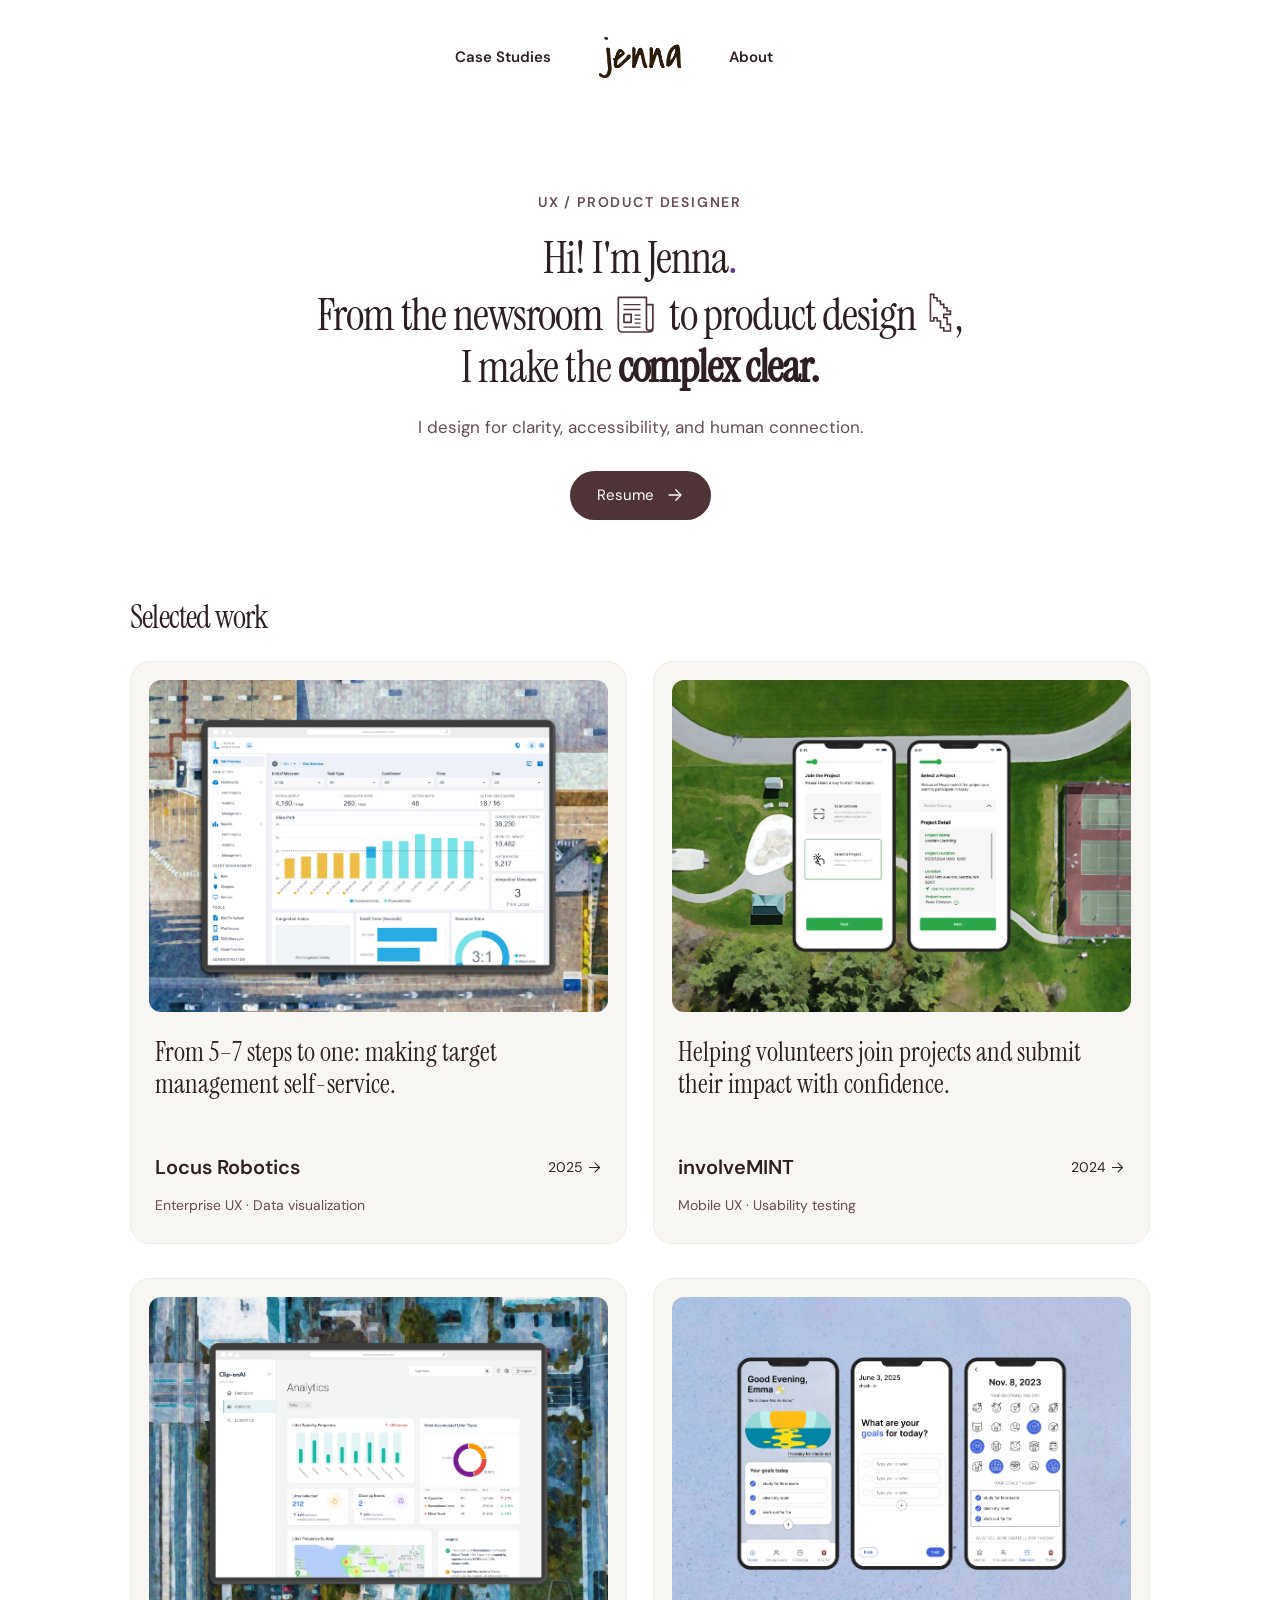
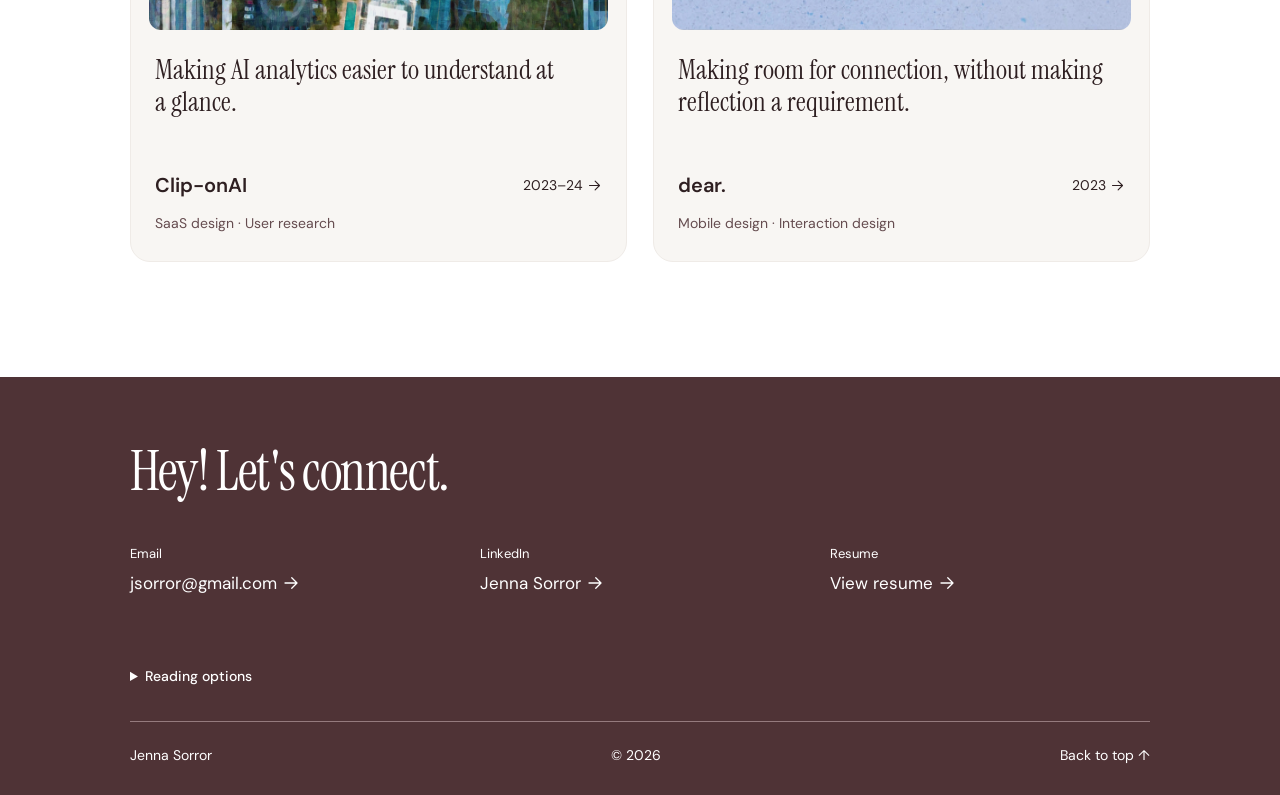
==== commit c6c9041e: "Add files via upload" ====
--- a/index.html
+++ b/index.html
@@ -1 +1 @@
-<!doctype html><html lang="en"><head><meta charset="utf-8"><meta name="viewport" content="width=device-width,initial-scale=1"><title>UX Design Portfolio | Jenna Sorror</title><meta name="description" content="Jenna Sorror — UX designer blending storytelling, accessible design, and clear digital experiences."><link rel="stylesheet" href="/style.css?v=kpi-final-20261102"><script src="/app.js" defer></script><link rel="icon" href="/favicon.ico?v=2" sizes="16x16 32x32 48x48"><link rel="icon" type="image/png" sizes="32x32" href="/assets/favicon-32-light.png?v=2"><link rel="icon" type="image/png" sizes="32x32" href="/assets/favicon-32-dark.png?v=2" media="(prefers-color-scheme: dark)"></head><body id="top"><a class="skip" href="#main">Skip to content</a><header><nav aria-label="Main navigation"><a href="/#works">Case Studies</a><a class="brand" href="/" aria-label="Jenna Sorror home"><img src="/assets/63q6XhkvGhMPZFG9ArWYIcMCmDg.webp" alt="Jenna" width="628" height="317"></a><a href="/about/">About</a></nav></header><main id="main"><section class="home-hero"><p class="eyebrow" style="margin-bottom:18px">UX / Product Designer</p><h1>Hi! I'm Jenna<span class="purple">.</span><br>I bring a storyteller's curiosity to<br class="desktop"> <em>complex experiences</em>.<br><span class="hero-sub">I design for clarity, accessibility, and human connection.</span></h1><a class="pill" href="https://drive.google.com/file/d/1exLY9FVkenu_E6QQx9AtjL_WXCi6fQHb/view?usp=sharing">Resume <svg class="arrow-icon" viewBox="0 0 24 24" aria-hidden="true" focusable="false"><path d="M4 12h15M13 5l7 7-7 7"/></svg></a></section><section id="works" class="works"><div class="section-heading"><h2>Selected work</h2></div><div class="project-grid"><a class="project-card" href="/case-studies/locus/"><div class="card-image"><img src="/assets/0R4V6WIxp9sVbRbz611iLjFStI.webp" alt="Locus Robotics original product mockup" loading="lazy" width="8928" height="5604"></div><div class="card-copy"><p>From 5–7 steps to one: making target management self-service.</p><div class="card-title"><h3>Locus Robotics</h3><span>2025 <svg class="arrow-icon" viewBox="0 0 24 24" aria-hidden="true" focusable="false"><path d="M4 12h15M13 5l7 7-7 7"/></svg></span></div><span class="tags">Enterprise UX · Data visualization</span></div></a><a class="project-card" href="/case-studies/involvemint/"><div class="card-image"><img src="/assets/ejK6WlOcx2nZmEd6pExPHQaFk.webp" alt="involveMINT original product mockup" loading="lazy" width="8296" height="5848"></div><div class="card-copy"><p>Helping volunteers join projects and submit their impact with confidence.</p><div class="card-title"><h3>involveMINT</h3><span>2024 <svg class="arrow-icon" viewBox="0 0 24 24" aria-hidden="true" focusable="false"><path d="M4 12h15M13 5l7 7-7 7"/></svg></span></div><span class="tags">Mobile UX · Usability testing</span></div></a><a class="project-card" href="/case-studies/clip-onai/"><div class="card-image"><img src="/assets/FkuKgVPsbYbQZ12wokzLOCTg.webp" alt="Clip-onAI original product mockup" loading="lazy" width="8928" height="5884"></div><div class="card-copy"><p>Making AI analytics easier to understand at a glance.</p><div class="card-title"><h3>Clip-onAI</h3><span>2023–24 <svg class="arrow-icon" viewBox="0 0 24 24" aria-hidden="true" focusable="false"><path d="M4 12h15M13 5l7 7-7 7"/></svg></span></div><span class="tags">SaaS design · User research</span></div></a><a class="project-card" href="/case-studies/dear/"><div class="card-image"><img src="/assets/hncKYhhkcksyzqhgR87JSJIQHY.webp" alt="dear. original product mockup" loading="lazy" width="7920" height="5584"></div><div class="card-copy"><p>Making room for connection, without making reflection a requirement.</p><div class="card-title"><h3>dear.</h3><span>2023 <svg class="arrow-icon" viewBox="0 0 24 24" aria-hidden="true" focusable="false"><path d="M4 12h15M13 5l7 7-7 7"/></svg></span></div><span class="tags">Mobile design · Interaction design</span></div></a></div></section></main><footer><h2>Hey! Let's connect.</h2><div class="contacts"><a href="mailto:jsorror@gmail.com">Email <span>jsorror@gmail.com <svg class="arrow-icon" viewBox="0 0 24 24" aria-hidden="true" focusable="false"><path d="M4 12h15M13 5l7 7-7 7"/></svg></span></a><a href="https://www.linkedin.com/in/jennasorror/">LinkedIn <span>Jenna Sorror <svg class="arrow-icon" viewBox="0 0 24 24" aria-hidden="true" focusable="false"><path d="M4 12h15M13 5l7 7-7 7"/></svg></span></a><a href="https://drive.google.com/file/d/1exLY9FVkenu_E6QQx9AtjL_WXCi6fQHb/view?usp=sharing">Resume <span>View resume <svg class="arrow-icon" viewBox="0 0 24 24" aria-hidden="true" focusable="false"><path d="M4 12h15M13 5l7 7-7 7"/></svg></span></a></div><div class="copyright"><a href="/">Jenna Sorror</a><span>© 2026</span><a href="#top">Back to top ↑</a></div></footer><dialog aria-label="Expanded project image"><button class="close" aria-label="Close image">Close ×</button><div class="image-stage"><img alt=""></div><p class="viewer-caption"></p><p class="viewer-help">The complete image fits within this window. Press Escape to close.</p></dialog></body></html>+<!doctype html><html lang="en"><head><meta charset="utf-8"><meta name="viewport" content="width=device-width,initial-scale=1"><title>UX Design Portfolio | Jenna Sorror</title><meta name="description" content="Jenna Sorror — UX designer blending storytelling, accessible design, and clear digital experiences."><link rel="preload" href="/assets/serif.woff2" as="font" type="font/woff2" crossorigin fetchpriority="high"><link rel="preload" href="/assets/sans.woff2" as="font" type="font/woff2" crossorigin><link rel="stylesheet" href="/style.css?v=font-loading-20261102"><script src="/app.js" defer></script><link rel="icon" href="/favicon.ico?v=2" sizes="16x16 32x32 48x48"><link rel="icon" type="image/png" sizes="32x32" href="/assets/favicon-32-light.png?v=2"><link rel="icon" type="image/png" sizes="32x32" href="/assets/favicon-32-dark.png?v=2" media="(prefers-color-scheme: dark)"></head><body id="top"><a class="skip" href="#main">Skip to content</a><header><nav aria-label="Main navigation"><a href="/#works">Case Studies</a><a class="brand" href="/" aria-label="Jenna Sorror home"><img src="/assets/63q6XhkvGhMPZFG9ArWYIcMCmDg.webp" alt="Jenna" width="628" height="317"></a><a href="/about/">About</a></nav></header><main id="main" tabindex="-1"><section class="home-hero"><p class="eyebrow" style="margin-bottom:18px">UX / Product Designer</p><h1>Hi! I'm Jenna<span class="purple">.</span><br><span class="headline-story">From the <span class="headline-word">newsroom<svg class="headline-icon headline-newspaper" viewBox="0 0 60 56" aria-hidden="true" focusable="false"><path d="M9 8h35v9h8v29c0 3-2 5-5 5H14c-3 0-5-2-5-5V8Zm35 9v29c0 3 6 5 8 0M9 8h35"/><path d="M16 29h9v10h-9Z"/><path class="newspaper-writing" pathLength="1" style="--write-delay:0s" d="M16 17h20"/><path class="newspaper-writing" pathLength="1" style="--write-delay:.15s" d="M16 23h20"/><path class="newspaper-writing" pathLength="1" style="--write-delay:.3s" d="M30 30h6"/><path class="newspaper-writing" pathLength="1" style="--write-delay:.45s" d="M30 35h6"/><path class="newspaper-writing" pathLength="1" style="--write-delay:.6s" d="M30 40h6"/><path class="newspaper-writing" pathLength="1" style="--write-delay:.75s" d="M16 45h20"/></svg></span> to product <span class="headline-word">design<svg class="headline-icon headline-cursor" viewBox="0 0 40 54" aria-hidden="true" focusable="false"><g class="cursor-pointer"><path d="M8 4h4v4h4v4h4v4h4v4h4v4h4v4h-8v4h4v8h4v8h-8v-4h-4v-8h-4v-4h-4v4H8Z"/></g><g class="cursor-click"><path d="M3 3 1 1M3 10H0M17 3l2-3"/></g></svg>,</span> <span class="headline-conclusion">I make the <em>complex clear.</em></span></span><span class="hero-sub">I design for clarity, accessibility, and human connection.</span></h1><a class="pill" href="https://drive.google.com/file/d/1exLY9FVkenu_E6QQx9AtjL_WXCi6fQHb/view?usp=sharing" target="_blank" rel="noopener noreferrer">Resume <svg class="arrow-icon" viewBox="0 0 24 24" aria-hidden="true" focusable="false"><path d="M4 12h15M13 5l7 7-7 7"/></svg><span class="sr-only"> (opens in a new tab)</span></a></section><section id="works" class="works"><div class="section-heading"><h2>Selected work</h2></div><div class="project-grid"><a class="project-card" href="/case-studies/locus/"><div class="card-image"><img src="/assets/0R4V6WIxp9sVbRbz611iLjFStI.webp" alt="Locus Robotics original product mockup" loading="lazy" width="8928" height="5604"></div><div class="card-copy"><p>From 5–7 steps to one: making target management self-service.</p><div class="card-title"><h3>Locus Robotics</h3><span>2025 <svg class="arrow-icon" viewBox="0 0 24 24" aria-hidden="true" focusable="false"><path d="M4 12h15M13 5l7 7-7 7"/></svg></span></div><span class="tags">Enterprise UX · Data visualization</span></div></a><a class="project-card" href="/case-studies/involvemint/"><div class="card-image"><img src="/assets/ejK6WlOcx2nZmEd6pExPHQaFk.webp" alt="involveMINT original product mockup" loading="lazy" width="8296" height="5848"></div><div class="card-copy"><p>Helping volunteers join projects and submit their impact with confidence.</p><div class="card-title"><h3>involveMINT</h3><span>2024 <svg class="arrow-icon" viewBox="0 0 24 24" aria-hidden="true" focusable="false"><path d="M4 12h15M13 5l7 7-7 7"/></svg></span></div><span class="tags">Mobile UX · Usability testing</span></div></a><a class="project-card" href="/case-studies/clip-onai/"><div class="card-image"><img src="/assets/FkuKgVPsbYbQZ12wokzLOCTg.webp" alt="Clip-onAI original product mockup" loading="lazy" width="8928" height="5884"></div><div class="card-copy"><p>Making AI analytics easier to understand at a glance.</p><div class="card-title"><h3>Clip-onAI</h3><span>2023–24 <svg class="arrow-icon" viewBox="0 0 24 24" aria-hidden="true" focusable="false"><path d="M4 12h15M13 5l7 7-7 7"/></svg></span></div><span class="tags">SaaS design · User research</span></div></a><a class="project-card" href="/case-studies/dear/"><div class="card-image"><img src="/assets/hncKYhhkcksyzqhgR87JSJIQHY.webp" alt="dear. original product mockup" loading="lazy" width="7920" height="5584"></div><div class="card-copy"><p>Making room for connection, without making reflection a requirement.</p><div class="card-title"><h3>dear.</h3><span>2023 <svg class="arrow-icon" viewBox="0 0 24 24" aria-hidden="true" focusable="false"><path d="M4 12h15M13 5l7 7-7 7"/></svg></span></div><span class="tags">Mobile design · Interaction design</span></div></a></div></section></main><footer><h2>Hey! Let's connect.</h2><div class="contacts"><a href="mailto:jsorror@gmail.com" target="_blank" rel="noopener noreferrer">Email <span>jsorror@gmail.com <svg class="arrow-icon" viewBox="0 0 24 24" aria-hidden="true" focusable="false"><path d="M4 12h15M13 5l7 7-7 7"/></svg></span><span class="sr-only"> (opens in a new tab)</span></a><a href="https://www.linkedin.com/in/jennasorror/" target="_blank" rel="noopener noreferrer">LinkedIn <span>Jenna Sorror <svg class="arrow-icon" viewBox="0 0 24 24" aria-hidden="true" focusable="false"><path d="M4 12h15M13 5l7 7-7 7"/></svg></span><span class="sr-only"> (opens in a new tab)</span></a><a href="https://drive.google.com/file/d/1exLY9FVkenu_E6QQx9AtjL_WXCi6fQHb/view?usp=sharing" target="_blank" rel="noopener noreferrer">Resume <span>View resume <svg class="arrow-icon" viewBox="0 0 24 24" aria-hidden="true" focusable="false"><path d="M4 12h15M13 5l7 7-7 7"/></svg></span><span class="sr-only"> (opens in a new tab)</span></a></div><details class="reading-options"><summary>Reading options</summary><label for="reading-theme">Page colors</label><select id="reading-theme" data-reading-theme><option value="portfolio">Portfolio colors</option><option value="light">Black text on white</option><option value="dark">White text on black</option></select></details><div class="copyright"><a href="/">Jenna Sorror</a><span>© 2026</span><a href="#top">Back to top ↑</a></div></footer><dialog aria-label="Expanded project image"><button class="close" aria-label="Close image">Close ×</button><div class="image-stage"><img alt=""></div><p class="viewer-caption"></p><p class="viewer-help">The complete image fits within this window. Press Escape to close.</p></dialog></body></html>
--- a/style.css
+++ b/style.css
@@ -1,4 +1,4 @@
-@font-face{font-family:Instrument;src:url('/assets/serif.woff2');font-display:swap}@font-face{font-family:DM;src:url('/assets/sans.woff2');font-display:swap}@font-face{font-family:Hand;src:url('/assets/hand.woff2');font-display:swap}*{box-sizing:border-box}html{scroll-behavior:smooth;scroll-padding-top:100px}body{margin:0;background:#fff;color:#2e1f21;font-family:DM,'Arial',sans-serif;font-size:17px;line-height:1.65}a{color:inherit;text-decoration:none}a:hover{text-decoration:underline;text-underline-offset:5px}button{font:inherit}a:focus-visible,button:focus-visible,summary:focus-visible{outline:3px solid #66378d;outline-offset:6px}h1,h2,h3,p{margin:0}h1,h2{font-family:Instrument,Georgia,serif;font-weight:400;line-height:1.1;letter-spacing:-.025em}h1{font-size:clamp(44px,5.4vw,72px)}h2{font-size:clamp(33px,3.5vw,46px)}h3{font-weight:500;font-size:25px}p+p{margin-top:20px}header{height:115px;display:flex;align-items:center;justify-content:center}nav{display:flex;align-items:center;justify-content:center;gap:52px}header nav{font-size:15px;font-weight:600}header a{padding:10px}.brand img{width:82px;height:auto;display:block}.skip{position:absolute;top:-100px;left:20px;background:#fff;z-index:20;padding:12px}.skip:focus{top:12px}main{max-width:1080px;margin:auto;padding:0 30px}.home-hero{padding:112px 0 72px;text-align:center}.home-hero h1{font-size:clamp(36px,3.6vw,49px);line-height:1.15}.home-hero em{font-style:normal;font-weight:bold}.hero-sub{display:block;font-family:DM,Arial,sans-serif;font-size:17px;line-height:1.5;letter-spacing:0;margin-top:23px;color:#654c4f}.purple{color:#66378d}.pill{display:inline-flex;border-radius:40px;padding:12px 27px;background:#4f3336;color:white;font-size:15px;margin-top:30px;gap:16px}.pill:hover{background:#382226;text-decoration:none}.handwritten{display:flex;align-items:center;justify-content:space-between;gap:25px;margin:8px 10px 98px}.handwritten img{object-fit:contain;width:115px;max-height:30px}.handwritten span{font-family:Hand,cursive}.section-heading{display:flex;align-items:baseline;justify-content:space-between;margin-bottom:26px}.section-heading h2{font-size:32px}.section-heading span,.muted{color:#654c4f;font-size:14px}.project-grid{display:grid;grid-template-columns:1fr 1fr;gap:34px 26px}.project-card{background:#f8f6f3;padding:18px;border:1px solid #efebe7;border-radius:20px;display:block;transition:transform .2s}.project-card:hover{transform:translateY(-4px);text-decoration:none}.card-image{overflow:hidden;border-radius:12px;aspect-ratio:1.38}.card-image img{width:100%;height:100%;object-fit:cover}.card-copy{padding:24px 6px 8px}.card-copy>p{font-family:Instrument,Georgia,serif;font-size:27px;line-height:1.17;min-height:95px}.card-title{display:flex;align-items:center;justify-content:space-between;margin-top:20px;gap:16px}.card-title h3{font-size:20px;font-weight:600}.card-title span{font-size:14px;white-space:nowrap}.tags{display:block;font-size:12px;color:#654c4f;margin-top:10px}footer{background:#4f3336;color:#fff;margin-top:115px;padding:65px max(30px,calc((100vw - 1020px)/2)) 28px}footer h2{font-size:55px}.contacts{display:grid;grid-template-columns:1fr 1fr 1fr;gap:30px;margin:40px 0 60px}.contacts a{font-size:13px}.contacts span{display:block;font-size:17px;margin-top:5px}.copyright{border-top:1px solid #957b7e;padding-top:22px;display:flex;justify-content:space-between;font-size:13px;gap:15px}.eyebrow,.section-label{text-transform:uppercase;font-size:11px;letter-spacing:.13em;font-weight:600;color:#654c4f}.about-intro{display:grid;grid-template-columns:1.25fr .75fr;gap:65px;padding-top:75px;align-items:start}.about-intro h1{font-size:57px;margin:20px 0 30px}.about-intro p{font-size:16px}.portrait{width:100%;border-radius:14px;margin-top:47px}.story-section{display:grid;grid-template-columns:170px 1fr;gap:40px;padding:66px 0;border-top:1px solid #e8dfdc}.section-label{padding-top:8px}.section-content h2{max-width:700px;margin-bottom:23px}.section-content>p{max-width:720px}.experience{margin:30px 0 75px}.experience>h2{margin-bottom:35px}.experience article{display:grid;grid-template-columns:220px 1fr;gap:12px 30px;padding:28px 0;border-top:1px solid #e8dfdc}.experience article>p:last-child{grid-column:2;margin-top:0;max-width:650px}.about-intro+.story-section{margin-top:85px}.case-heading{max-width:850px;margin:55px auto 48px}.back{font-size:14px}.case-heading .eyebrow{margin-top:55px;margin-bottom:20px}.case-heading h1{font-size:clamp(42px,5vw,65px)}.intro{font-size:19px;color:#654c4f;max-width:760px;margin-top:28px}.case>figure{margin-bottom:35px}.case>figure img{max-height:620px;object-fit:contain}.project-meta{display:grid;grid-template-columns:1.2fr .7fr 1.4fr;gap:30px;padding:30px 0;border-top:1px solid #e8dfdc}.project-meta span{text-transform:uppercase;font-size:11px;letter-spacing:.1em;color:#654c4f}.project-meta p{font-size:14px;margin-top:6px}.outcome{display:flex;gap:40px;align-items:center;background:#f8f6f3;border-radius:16px;padding:30px 35px;margin:10px 0 45px}.outcome>strong{font-family:Instrument,Georgia,serif;font-size:64px;font-weight:400;white-space:nowrap}.outcome h2{font-family:DM,Arial,sans-serif;font-size:18px;letter-spacing:0;line-height:1.5;font-weight:600}.outcome p{font-size:13px;margin-top:7px;color:#654c4f}.case-nav{flex-wrap:wrap;gap:10px 25px;justify-content:flex-start;font-size:12px;margin-bottom:35px}.case-nav a{padding:7px 0}figure{margin:30px 0 0}.image-button{position:relative;display:block;background:#f8f6f3;border:1px solid #eee8e4;border-radius:12px;padding:18px;width:100%;cursor:zoom-in;text-align:left}.image-button img{width:100%;height:auto;display:block;border-radius:4px}.expand{display:block;text-align:right;font-size:11px;color:#654c4f;margin-top:12px}figcaption{font-size:12px;color:#654c4f;margin-top:12px;line-height:1.5}.results{display:flex;align-items:center;gap:35px;padding:30px;background:#f8f6f3;border-radius:12px;margin-top:30px}.results strong{font-family:Instrument,Georgia,serif;display:block;font-weight:400;font-size:60px}.results span{font-size:13px}.note{font-size:13px;color:#654c4f;margin-top:17px}.flow-summary{border-left:2px solid #b7add0;margin:28px 0;padding-left:32px}.flow-summary li{padding:5px}.evidence{border-top:1px solid #e8dfdc;padding:25px 0}.evidence summary{cursor:pointer;font-size:16px}.evidence figure{max-width:800px;margin:25px auto}.next-project{display:flex;justify-content:space-between;border-top:1px solid #e8dfdc;margin-top:50px;padding-top:30px;font-size:14px}dialog{border:0;border-radius:12px;width:96vw;max-width:1500px;max-height:95vh;padding:20px;background:#fff;color:#2e1f21}dialog::backdrop{background:#211819d9}.zoomscroll{overflow:auto;max-height:78vh}.zoomscroll img{display:block;max-width:none;width:auto;min-width:100%;height:auto}.close{background:#4f3336;color:#fff;border:0;padding:10px 20px;border-radius:25px;display:block;margin:0 0 15px auto;cursor:pointer}dialog p{font-size:12px;margin-top:10px}.review{max-width:780px;margin:75px auto}.review h1{margin:20px 0 30px}.review h2{font-size:34px;margin:40px 0 15px}@media(max-width:700px){body{font-size:16px}main{padding:0 22px}header{height:90px}header nav{gap:22px;font-size:13px}.brand img{width:70px}.home-hero{padding:65px 0 50px}.home-hero h1{font-size:37px}.hero-sub{font-size:15px;max-width:300px;margin:20px auto 0}.desktop{display:none}.handwritten{gap:15px;flex-wrap:wrap;justify-content:center;margin-bottom:60px}.handwritten img{width:80px;max-height:22px}.handwritten span{display:none}.section-heading{display:block}.section-heading span{display:block;margin-top:9px}.project-grid{grid-template-columns:1fr;gap:25px}.card-copy>p{min-height:0;font-size:29px}.card-title{margin-top:22px}.contacts{grid-template-columns:1fr;gap:25px}.copyright{flex-wrap:wrap}.about-intro{grid-template-columns:1fr;gap:20px;padding-top:35px}.about-intro h1{font-size:48px}.portrait{max-width:350px;margin-top:15px}.story-section{grid-template-columns:1fr;gap:18px;padding:42px 0}.experience article{display:block}.experience article p{margin-top:10px!important}.experience article h3{font-size:22px}.case-heading{margin-top:25px}.case-heading .eyebrow{margin-top:35px}.case-heading h1{font-size:43px}.intro{font-size:17px}.project-meta{grid-template-columns:1fr 1fr;gap:20px}.project-meta>div:last-child{grid-column:1/-1}.outcome{display:block;padding:25px}.outcome>strong{font-size:55px}.outcome h2{margin-top:12px}.case-nav{gap:6px 16px}.image-button{padding:8px}.results{gap:18px;padding:20px}.results strong{font-size:48px}.results span{font-size:11px}.next-project{gap:20px}footer{margin-top:70px;padding-top:45px}footer h2{font-size:43px}}@media(prefers-reduced-motion:reduce){html{scroll-behavior:auto}.project-card{transition:none}}
+@font-face{font-family:Instrument;src:url('/assets/serif.woff2') format('woff2');font-weight:400;font-style:normal;font-display:block}@font-face{font-family:DM;src:url('/assets/sans.woff2');font-display:swap}@font-face{font-family:Hand;src:url('/assets/hand.woff2');font-display:swap}*{box-sizing:border-box}html{scroll-behavior:smooth;scroll-padding-top:100px}body{margin:0;background:#fff;color:#2e1f21;font-family:DM,'Arial',sans-serif;font-size:17px;line-height:1.65}a{color:inherit;text-decoration:none}a:hover{text-decoration:underline;text-underline-offset:5px}button{font:inherit}a:focus-visible,button:focus-visible,summary:focus-visible{outline:3px solid #66378d;outline-offset:6px}h1,h2,h3,p{margin:0}h1,h2{font-family:Instrument,Georgia,serif;font-weight:400;line-height:1.1;letter-spacing:-.025em}h1{font-size:clamp(44px,5.4vw,72px)}h2{font-size:clamp(33px,3.5vw,46px)}h3{font-weight:500;font-size:25px}p+p{margin-top:20px}header{height:115px;display:flex;align-items:center;justify-content:center}nav{display:flex;align-items:center;justify-content:center;gap:52px}header nav{font-size:15px;font-weight:600}header a{padding:10px}.brand img{width:82px;height:auto;display:block}.skip{position:absolute;top:-100px;left:20px;background:#fff;z-index:20;padding:12px}.skip:focus{top:12px}main{max-width:1080px;margin:auto;padding:0 30px}.home-hero{padding:112px 0 72px;text-align:center}.home-hero h1{font-size:clamp(36px,3.6vw,49px);line-height:1.15}.home-hero em{font-style:normal;font-weight:bold}.hero-sub{display:block;font-family:DM,Arial,sans-serif;font-size:17px;line-height:1.5;letter-spacing:0;margin-top:23px;color:#654c4f}.purple{color:#66378d}.pill{display:inline-flex;border-radius:40px;padding:12px 27px;background:#4f3336;color:white;font-size:15px;margin-top:30px;gap:16px}.pill:hover{background:#382226;text-decoration:none}.handwritten{display:flex;align-items:center;justify-content:space-between;gap:25px;margin:8px 10px 98px}.handwritten img{object-fit:contain;width:115px;max-height:30px}.handwritten span{font-family:Hand,cursive}.section-heading{display:flex;align-items:baseline;justify-content:space-between;margin-bottom:26px}.section-heading h2{font-size:32px}.section-heading span,.muted{color:#654c4f;font-size:14px}.project-grid{display:grid;grid-template-columns:1fr 1fr;gap:34px 26px}.project-card{background:#f8f6f3;padding:18px;border:1px solid #efebe7;border-radius:20px;display:block;transition:transform .2s}.project-card:hover{transform:translateY(-4px);text-decoration:none}.card-image{overflow:hidden;border-radius:12px;aspect-ratio:1.38}.card-image img{width:100%;height:100%;object-fit:cover}.card-copy{padding:24px 6px 8px}.card-copy>p{font-family:Instrument,Georgia,serif;font-size:27px;line-height:1.17;min-height:95px}.card-title{display:flex;align-items:center;justify-content:space-between;margin-top:20px;gap:16px}.card-title h3{font-size:20px;font-weight:600}.card-title span{font-size:14px;white-space:nowrap}.tags{display:block;font-size:12px;color:#654c4f;margin-top:10px}footer{background:#4f3336;color:#fff;margin-top:115px;padding:65px max(30px,calc((100vw - 1020px)/2)) 28px}footer h2{font-size:55px}.contacts{display:grid;grid-template-columns:1fr 1fr 1fr;gap:30px;margin:40px 0 60px}.contacts a{font-size:13px}.contacts span{display:block;font-size:17px;margin-top:5px}.copyright{border-top:1px solid #957b7e;padding-top:22px;display:flex;justify-content:space-between;font-size:13px;gap:15px}.eyebrow,.section-label{text-transform:uppercase;font-size:11px;letter-spacing:.13em;font-weight:600;color:#654c4f}.about-intro{display:grid;grid-template-columns:1.25fr .75fr;gap:65px;padding-top:75px;align-items:start}.about-intro h1{font-size:57px;margin:20px 0 30px}.about-intro p{font-size:16px}.portrait{width:100%;border-radius:14px;margin-top:47px}.story-section{display:grid;grid-template-columns:170px 1fr;gap:40px;padding:66px 0;border-top:1px solid #e8dfdc}.section-label{padding-top:8px}.section-content h2{max-width:700px;margin-bottom:23px}.section-content>p{max-width:720px}.experience{margin:30px 0 75px}.experience>h2{margin-bottom:35px}.experience article{display:grid;grid-template-columns:220px 1fr;gap:12px 30px;padding:28px 0;border-top:1px solid #e8dfdc}.experience article>p:last-child{grid-column:2;margin-top:0;max-width:650px}.about-intro+.story-section{margin-top:85px}.case-heading{max-width:850px;margin:55px auto 48px}.back{font-size:14px}.case-heading .eyebrow{margin-top:55px;margin-bottom:20px}.case-heading h1{font-size:clamp(42px,5vw,65px)}.intro{font-size:19px;color:#654c4f;max-width:760px;margin-top:28px}.case>figure{margin-bottom:35px}.case>figure img{max-height:620px;object-fit:contain}.project-meta{display:grid;grid-template-columns:1.2fr .7fr 1.4fr;gap:30px;padding:30px 0;border-top:1px solid #e8dfdc}.project-meta span{text-transform:uppercase;font-size:11px;letter-spacing:.1em;color:#654c4f}.project-meta p{font-size:14px;margin-top:6px}.outcome{display:flex;gap:40px;align-items:center;background:#f8f6f3;border-radius:16px;padding:30px 35px;margin:10px 0 45px}.outcome>strong{font-family:Instrument,Georgia,serif;font-size:64px;font-weight:400;white-space:nowrap}.outcome h2{font-family:DM,Arial,sans-serif;font-size:18px;letter-spacing:0;line-height:1.5;font-weight:600}.outcome p{font-size:13px;margin-top:7px;color:#654c4f}.case-nav{flex-wrap:wrap;gap:10px 25px;justify-content:flex-start;font-size:12px;margin-bottom:35px}.case-nav a{padding:7px 0}figure{margin:30px 0 0}.image-button{position:relative;display:block;background:#f8f6f3;border:1px solid #eee8e4;border-radius:12px;padding:18px;width:100%;cursor:zoom-in;text-align:left}.image-button img{width:100%;height:auto;display:block;border-radius:4px}.expand{display:block;text-align:right;font-size:11px;color:#654c4f;margin-top:12px}figcaption{font-size:12px;color:#654c4f;margin-top:12px;line-height:1.5}.results{display:flex;align-items:center;gap:35px;padding:30px;background:#f8f6f3;border-radius:12px;margin-top:30px}.results strong{font-family:Instrument,Georgia,serif;display:block;font-weight:400;font-size:60px}.results span{font-size:13px}.note{font-size:13px;color:#654c4f;margin-top:17px}.flow-summary{border-left:2px solid #b7add0;margin:28px 0;padding-left:32px}.flow-summary li{padding:5px}.evidence{border-top:1px solid #e8dfdc;padding:25px 0}.evidence summary{cursor:pointer;font-size:16px}.evidence figure{max-width:800px;margin:25px auto}.next-project{display:flex;justify-content:space-between;border-top:1px solid #e8dfdc;margin-top:50px;padding-top:30px;font-size:14px}dialog{border:0;border-radius:12px;width:96vw;max-width:1500px;max-height:95vh;padding:20px;background:#fff;color:#2e1f21}dialog::backdrop{background:#211819d9}.zoomscroll{overflow:auto;max-height:78vh}.zoomscroll img{display:block;max-width:none;width:auto;min-width:100%;height:auto}.close{background:#4f3336;color:#fff;border:0;padding:10px 20px;border-radius:25px;display:block;margin:0 0 15px auto;cursor:pointer}dialog p{font-size:12px;margin-top:10px}.review{max-width:780px;margin:75px auto}.review h1{margin:20px 0 30px}.review h2{font-size:34px;margin:40px 0 15px}@media(max-width:700px){body{font-size:16px}main{padding:0 22px}header{height:90px}header nav{gap:22px;font-size:13px}.brand img{width:70px}.home-hero{padding:65px 0 50px}.home-hero h1{font-size:37px}.hero-sub{font-size:15px;max-width:300px;margin:20px auto 0}.desktop{display:none}.handwritten{gap:15px;flex-wrap:wrap;justify-content:center;margin-bottom:60px}.handwritten img{width:80px;max-height:22px}.handwritten span{display:none}.section-heading{display:block}.section-heading span{display:block;margin-top:9px}.project-grid{grid-template-columns:1fr;gap:25px}.card-copy>p{min-height:0;font-size:29px}.card-title{margin-top:22px}.contacts{grid-template-columns:1fr;gap:25px}.copyright{flex-wrap:wrap}.about-intro{grid-template-columns:1fr;gap:20px;padding-top:35px}.about-intro h1{font-size:48px}.portrait{max-width:350px;margin-top:15px}.story-section{grid-template-columns:1fr;gap:18px;padding:42px 0}.experience article{display:block}.experience article p{margin-top:10px!important}.experience article h3{font-size:22px}.case-heading{margin-top:25px}.case-heading .eyebrow{margin-top:35px}.case-heading h1{font-size:43px}.intro{font-size:17px}.project-meta{grid-template-columns:1fr 1fr;gap:20px}.project-meta>div:last-child{grid-column:1/-1}.outcome{display:block;padding:25px}.outcome>strong{font-size:55px}.outcome h2{margin-top:12px}.case-nav{gap:6px 16px}.image-button{padding:8px}.results{gap:18px;padding:20px}.results strong{font-size:48px}.results span{font-size:11px}.next-project{gap:20px}footer{margin-top:70px;padding-top:45px}footer h2{font-size:43px}}@media(prefers-reduced-motion:reduce){html{scroll-behavior:auto}.project-card{transition:none}}
 /* Editorial rhythm and stable artifact presentation. */
 img{max-width:100%;height:auto}.home-hero{padding-top:76px;padding-bottom:58px}.handwritten{margin-bottom:72px}.case-heading{margin-top:30px;margin-bottom:28px}.case-heading .eyebrow{margin-top:34px}.case-heading h1{text-wrap:balance}.project-meta{max-width:850px;margin:0 auto 28px;padding:22px 0;border-bottom:1px solid #e8dfdc}.project-meta p{line-height:1.6}.case>figure{margin-top:0;margin-bottom:35px}.case>figure img{max-height:530px}.case-nav{border-top:1px solid #e8dfdc;padding:18px 0 22px;margin-bottom:0;gap:5px 22px;font-size:13px}.nav-label{font-size:10px;text-transform:uppercase;letter-spacing:.12em;color:#654c4f;flex-basis:100%}.story-section{padding:55px 0;gap:36px;grid-template-columns:160px minmax(0,1fr)}.section-content{min-width:0}.section-content h2{font-size:clamp(34px,3.4vw,43px);line-height:1.13;text-wrap:balance}.section-number{display:block;font-family:Instrument,Georgia,serif;font-size:28px;line-height:1.2;letter-spacing:0;font-weight:400;margin-bottom:8px;color:#8d777a}.section-label{line-height:1.6}.section-content>p{line-height:1.75}.image-button{padding:14px;background:#f8f6f3}.image-button img{max-height:610px;object-fit:contain}.image-button:hover{border-color:#bba8ab}.expand{font-size:12px}.evidence{margin-top:12px;padding:25px 24px;border:1px solid #e8dfdc;border-radius:12px;background:#fcfbfa}.evidence summary{font-weight:600}.evidence>h3{margin:30px 0 12px}.evidence>p{max-width:780px}.evidence figure{margin:35px auto}.note{border-left:2px solid #baa9ac;padding-left:15px}blockquote{margin:26px 0;padding:20px 24px;border-left:2px solid #9e8b90;background:#f8f6f3}blockquote p{font-family:Instrument,Georgia,serif;font-size:27px;line-height:1.25}blockquote cite{display:block;font-style:normal;font-size:11px;color:#654c4f;margin-top:12px}.results{justify-content:space-between;max-width:600px}.results div{flex:1}.results>span{flex:0}.flow-summary{font-size:15px}.portrait{height:auto}.case-heading+.project-meta span{display:block}.next-project a{padding:8px 0}.card-copy>p{text-wrap:pretty}.project-card .card-image img{height:100%}
 @media(max-width:900px){.story-section{grid-template-columns:125px minmax(0,1fr);gap:24px}.project-meta{gap:20px}.case-nav{gap:4px 18px}}
@@ -161,3 +161,92 @@
 .simple-kpi .kpi-diamond{width:19px;height:19px;flex:0 0 19px;fill:#ead6c5;}
 .simple-kpi .kpi-label{gap:10px;}
 .simple-kpi .kpi-label:after{margin-left:6px;}
+
+/* Inline brown outline illustrations; animation is triggered by hover only. */
+.headline-story{display:block;margin-top:5px;}
+.headline-word{display:inline-block;white-space:nowrap;}
+.headline-conclusion{display:block;}
+.headline-icon{display:inline-block;width:1.04em;height:1em;margin-left:.15em;margin-right:.04em;vertical-align:-.13em;overflow:visible;fill:none;stroke:#4f3336;stroke-width:2.1;stroke-linecap:round;stroke-linejoin:round;}
+.headline-icon *{fill:none;}
+.headline-newspaper{width:1.12em;}
+.headline-cursor{width:.82em;margin-right:.02em;stroke-width:1.9;stroke-linecap:square;stroke-linejoin:miter;}
+.newspaper-writing{stroke-dasharray:1;stroke-dashoffset:0;}
+.headline-newspaper:hover .newspaper-writing{animation:news-write .45s ease-out var(--write-delay) both;}
+.cursor-pointer{transform-box:fill-box;transform-origin:20% 20%;}
+.cursor-click{opacity:0;}
+.headline-cursor:hover .cursor-pointer{animation:pixel-click 1.25s ease-in-out 1;}
+.headline-cursor:hover .cursor-click{animation:pixel-rays 1.25s ease-out 1;}
+@keyframes news-write{from{stroke-dashoffset:1}to{stroke-dashoffset:0}}
+@keyframes pixel-click{0%,100%{transform:translate(0,0)}24%{transform:translate(-2px,-2px)}40%{transform:translate(1px,1px) scale(.95)}56%{transform:translate(-1px,-1px)}76%{transform:translate(0,0)}}
+@keyframes pixel-rays{0%,32%,60%,100%{opacity:0}38%,46%{opacity:1}}
+@media(max-width:700px){.headline-story{margin-top:8px}.headline-conclusion{display:inline}.headline-conclusion:before{content:" "}.headline-icon{width:.95em;height:.95em}.headline-newspaper{width:1.04em}.headline-cursor{width:.8em}.home-hero h1{line-height:1.22}}
+@media(prefers-reduced-motion:reduce){.headline-newspaper:hover .newspaper-writing,.headline-cursor:hover .cursor-pointer,.headline-cursor:hover .cursor-click{animation:none;}.cursor-click{opacity:0}}
+
+/* Deliberately spaced pixel contour and a restrained newspaper masthead. */
+.headline-cursor{width:.82em;stroke-width:2;shape-rendering:geometricPrecision;stroke-linejoin:miter;stroke-linecap:butt;}
+.headline-newspaper{width:1.12em;height:1.04em;}
+.newspaper-outline{stroke-width:2;}
+.newspaper-masthead{stroke-width:1.5;stroke-linecap:square;stroke-linejoin:miter;}
+.newspaper-rule,.newspaper-photo,.newspaper-writing{stroke-width:1.6;}
+/* Only the explanatory half of opening KPI cards changes. */
+.simple-kpi .kpi-copy{align-self:stretch;display:flex;flex-direction:column;justify-content:center;background:#ecdfe4;border-left:1px solid #cbb2bc;}
+.simple-kpi .kpi-copy h2:before{content:"";display:block;width:34px;height:3px;background:#986675;border-radius:2px;margin-bottom:16px;}
+.simple-kpi .kpi-copy small{border-top:1px solid #ccb4be;padding-top:14px;margin-top:18px;}
+@media(max-width:700px){.simple-kpi .kpi-copy{border-left:0;border-top:1px solid #cbb2bc;}.headline-cursor{width:.8em;}.headline-newspaper{width:1.04em;}}
+.headline-cursor{margin-right:-.12em;}
+
+/* AAA audit: enhance contrast and readability in secondary text. */
+.simple-kpi .kpi-copy{background:#f5f0f3;border-color:#d4c3ca;}
+.simple-kpi .kpi-copy h2:before{background:#805664;}
+.simple-kpi .kpi-copy small{color:#60464b;border-color:#d4c3ca;}
+.section-number{color:#70565b;}
+.exploration-board .artifact-stage span,.exploration-board figcaption{color:#58463d;}
+.comparison-caption{color:#594045;}
+.task-gain{color:#194a33;}
+.workflow-panel.after,.workflow-panel.after .workflow-takeaway{color:#2d5135;}
+.section-label,.eyebrow,.project-meta span,.case-nav,.tags,.copyright,.expand,figcaption,.viewer-caption,.viewer-help,.criterion-ref,.comparison-caption,.workflow-takeaway,.kpi-context{font-size:14px;}
+.project-meta p,.test-criteria p,.criterion-kind{font-size:16px;}
+.section-content>p,.section-content>blockquote,.about-intro p{max-width:72ch;line-height:1.7;}
+.story-section{scroll-margin-top:20px;}
+:focus-visible{outline:3px solid #66378d;outline-offset:4px;}
+footer :focus-visible,.kpi-number :focus-visible{outline-color:#fff8f0;}
+
+
+
+
+
+.video-description{margin:14px 0 0;padding:16px 18px;border:1px solid #d6c8c2;border-radius:8px;background:#f8f6f3;font-size:16px;line-height:1.7;}
+.video-description summary{cursor:pointer;font-weight:600;}
+.video-description li+li{margin-top:10px;}
+.video-description p{font-size:15px;}
+.sr-only{position:absolute;width:1px;height:1px;padding:0;margin:-1px;overflow:hidden;clip-path:inset(50%);white-space:nowrap;border:0;}
+@media(max-width:700px){.section-label,.eyebrow,.project-meta span,.case-nav,.tags,.copyright,.expand,figcaption,.viewer-caption,.viewer-help,.criterion-ref,.comparison-caption,.workflow-takeaway,.kpi-context{font-size:14px;}.project-meta p{font-size:16px;}}
+/* The restored cursor makes two distinct moves and clicks on hover. */
+.headline-cursor{stroke-width:1.9;stroke-linecap:square;stroke-linejoin:miter;}
+.headline-newspaper{height:1em;}
+.headline-newspaper:hover .newspaper-writing{animation:news-write .45s ease-out var(--write-delay) both;}
+.headline-cursor:hover .cursor-pointer{animation:cursor-two-clicks 2s ease-in-out 1 forwards;}
+.headline-cursor:hover .cursor-click{animation:cursor-two-rays 2s linear 1;}
+@keyframes cursor-two-clicks{0%{transform:translate(0,0) scale(.94)}10%{transform:translate(0,0)}32%{transform:translate(0,-3px)}40%{transform:translate(0,-3px) scale(.94)}48%,60%{transform:translate(0,-3px)}85%,100%{transform:translate(0,0)}}
+@keyframes cursor-two-rays{0%,6%{opacity:1;transform:translate(0,0)}12%,32%,50%,100%{opacity:0}36%,44%{opacity:1;transform:translate(0,-3px)}}
+@media(prefers-reduced-motion:reduce){.headline-newspaper:hover .newspaper-writing,.headline-cursor:hover .cursor-pointer,.headline-cursor:hover .cursor-click{animation:none;}.cursor-click{opacity:0;}}
+
+.reading-options{font-size:14px;line-height:1.7;margin:0 0 24px;max-width:72ch;}
+.reading-options summary{cursor:pointer;padding:8px 0;font-weight:500;}
+.reading-options label{display:block;margin:14px 0 6px;}
+.reading-options select{font:inherit;max-width:100%;padding:8px 12px;background:#fff;color:#2e1f21;border:1px solid #d9c8bc;border-radius:5px;}
+.reading-options p{margin:16px 0;}
+.reading-options dl{display:grid;grid-template-columns:160px 1fr;gap:10px 20px;}
+.reading-options dt{font-weight:600;}.reading-options dd{margin:0;}
+html[data-reading-theme="light"]{--reading-bg:#fff;--reading-fg:#000;}
+html[data-reading-theme="dark"]{--reading-bg:#151210;--reading-fg:#fff;}
+html[data-reading-theme="light"] body,html[data-reading-theme="dark"] body{background:var(--reading-bg)!important;color:var(--reading-fg)!important;}
+html[data-reading-theme="light"] body *:not(img):not(svg):not(path),html[data-reading-theme="dark"] body *:not(img):not(svg):not(path){background-color:var(--reading-bg)!important;color:var(--reading-fg)!important;border-color:var(--reading-fg)!important;box-shadow:none!important;}
+html[data-reading-theme="light"] :focus-visible,html[data-reading-theme="dark"] :focus-visible{outline-color:var(--reading-fg)!important;}
+@media(max-width:700px){.reading-options dl{grid-template-columns:1fr;gap:4px}.reading-options dd{margin-bottom:12px}}
+html[data-reading-theme="light"] svg:not(.kpi-diamond),html[data-reading-theme="dark"] svg:not(.kpi-diamond){stroke:var(--reading-fg)!important;}
+html[data-reading-theme="light"] .kpi-diamond,html[data-reading-theme="dark"] .kpi-diamond{fill:var(--reading-fg)!important;stroke:none!important;}
+
+.simple-kpi .kpi-copy h2:before{content:none;display:none;}
+
+html[data-reading-theme="dark"] header .brand img{filter:brightness(0) invert(1);}
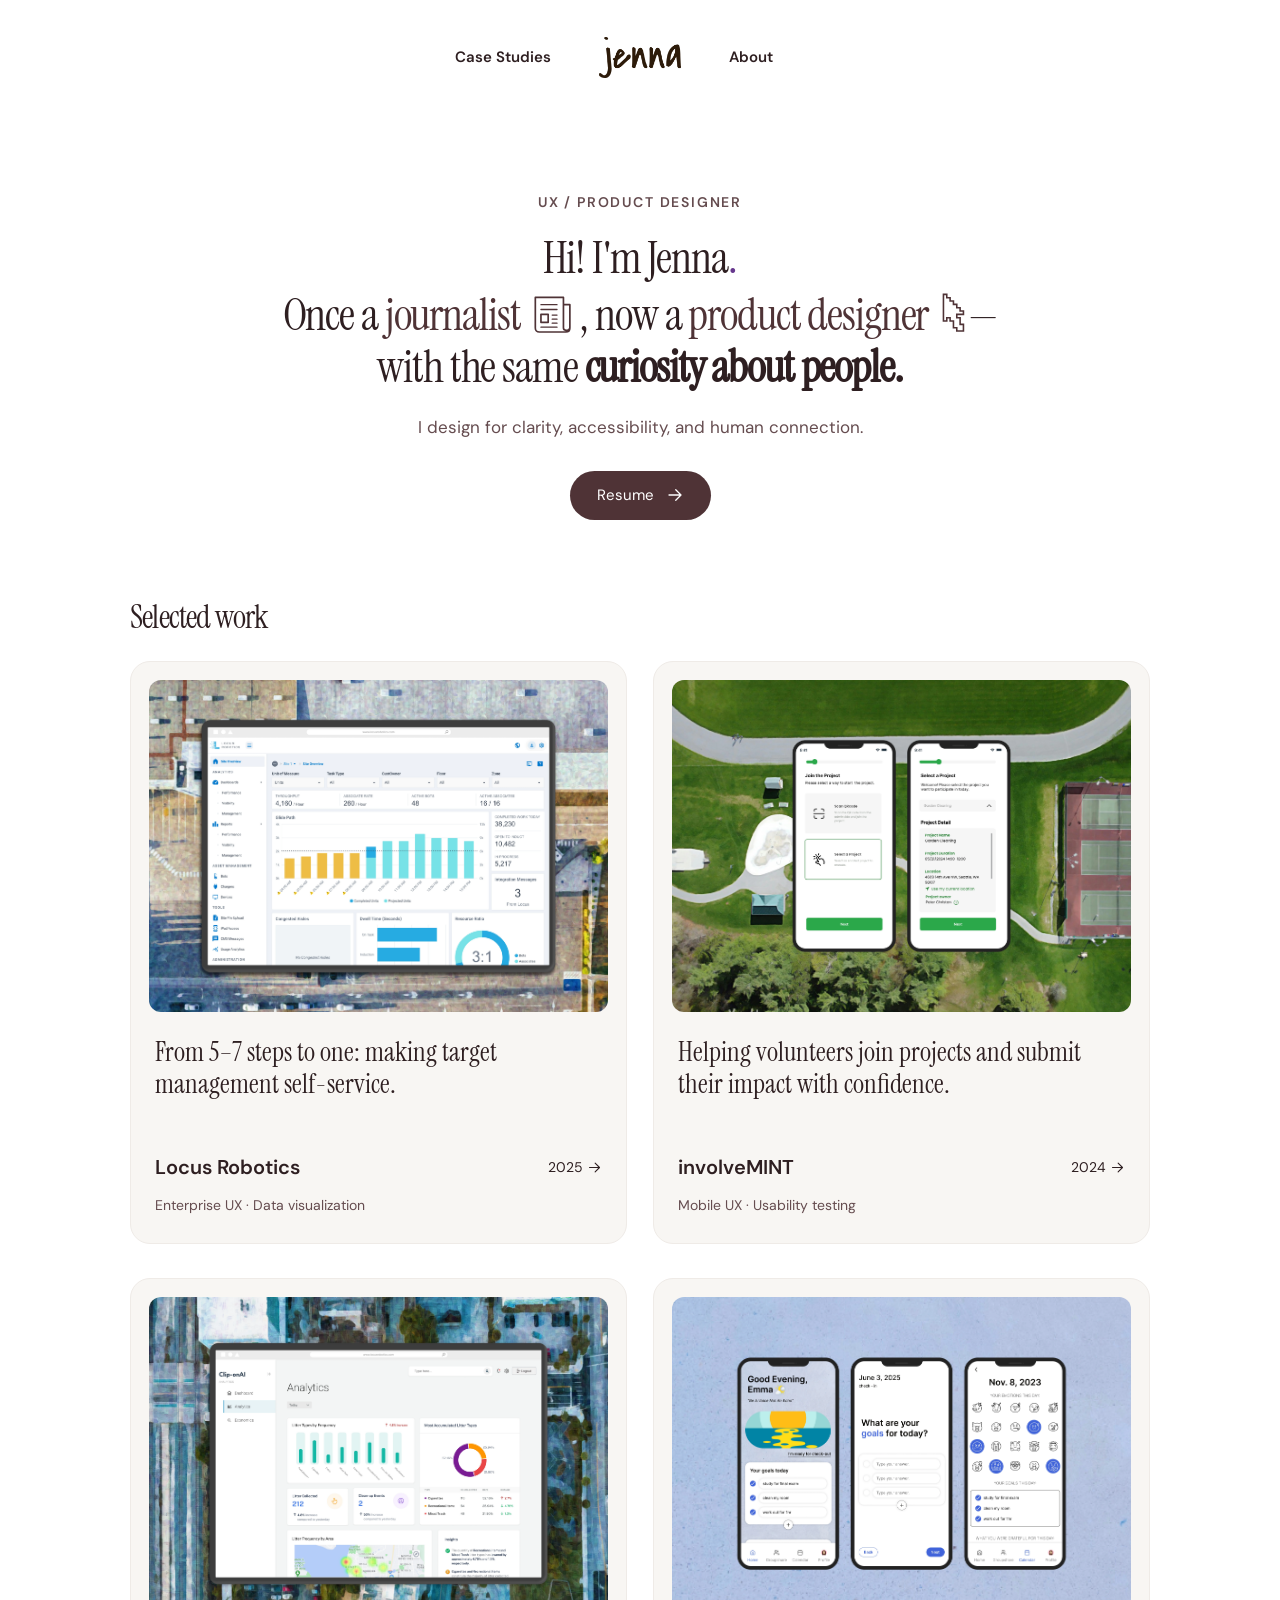
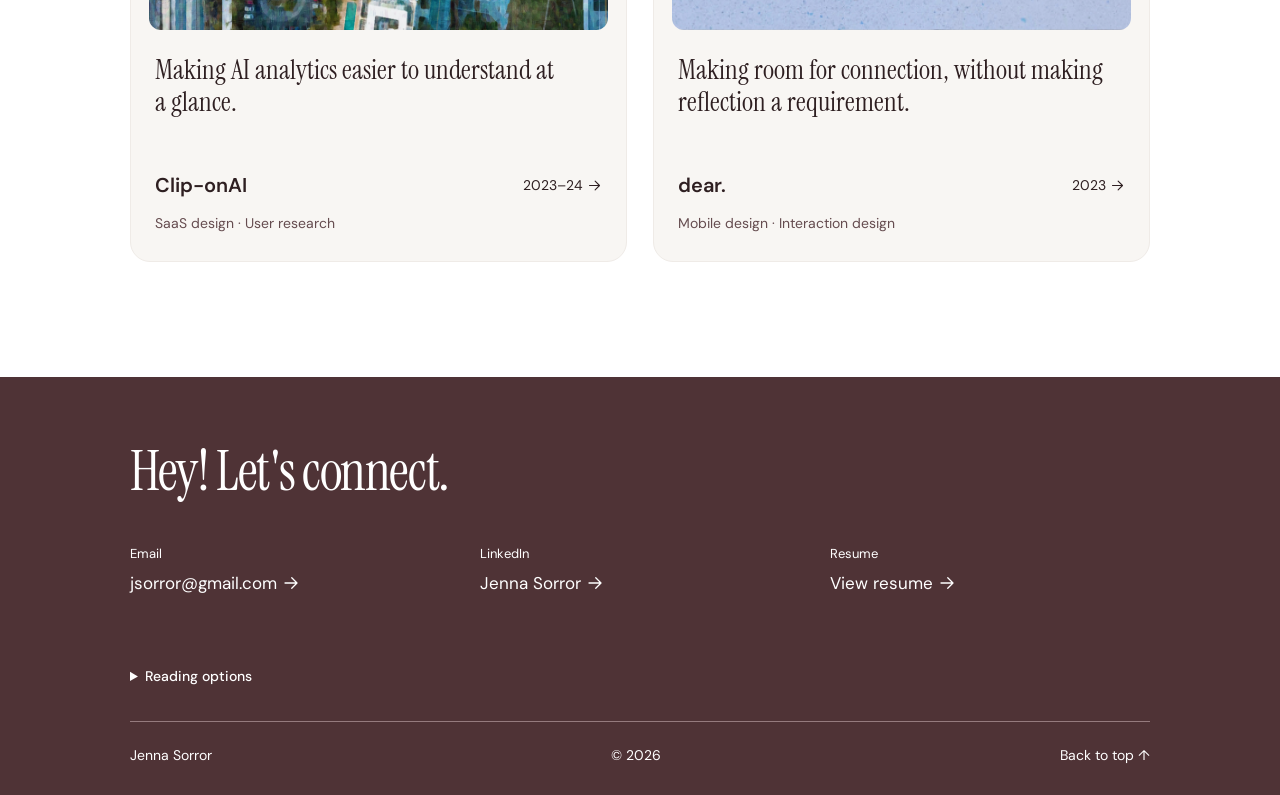
==== commit 711ab3e4: "more updates" ====
--- a/index.html
+++ b/index.html
@@ -1 +1 @@
-<!doctype html><html lang="en"><head><meta charset="utf-8"><meta name="viewport" content="width=device-width,initial-scale=1"><title>UX Design Portfolio | Jenna Sorror</title><meta name="description" content="Jenna Sorror — UX designer blending storytelling, accessible design, and clear digital experiences."><link rel="preload" href="/assets/serif.woff2" as="font" type="font/woff2" crossorigin fetchpriority="high"><link rel="preload" href="/assets/sans.woff2" as="font" type="font/woff2" crossorigin><link rel="stylesheet" href="/style.css?v=font-loading-20261102"><script src="/app.js" defer></script><link rel="icon" href="/favicon.ico?v=2" sizes="16x16 32x32 48x48"><link rel="icon" type="image/png" sizes="32x32" href="/assets/favicon-32-light.png?v=2"><link rel="icon" type="image/png" sizes="32x32" href="/assets/favicon-32-dark.png?v=2" media="(prefers-color-scheme: dark)"></head><body id="top"><a class="skip" href="#main">Skip to content</a><header><nav aria-label="Main navigation"><a href="/#works">Case Studies</a><a class="brand" href="/" aria-label="Jenna Sorror home"><img src="/assets/63q6XhkvGhMPZFG9ArWYIcMCmDg.webp" alt="Jenna" width="628" height="317"></a><a href="/about/">About</a></nav></header><main id="main" tabindex="-1"><section class="home-hero"><p class="eyebrow" style="margin-bottom:18px">UX / Product Designer</p><h1>Hi! I'm Jenna<span class="purple">.</span><br><span class="headline-story">From the <span class="headline-word">newsroom<svg class="headline-icon headline-newspaper" viewBox="0 0 60 56" aria-hidden="true" focusable="false"><path d="M9 8h35v9h8v29c0 3-2 5-5 5H14c-3 0-5-2-5-5V8Zm35 9v29c0 3 6 5 8 0M9 8h35"/><path d="M16 29h9v10h-9Z"/><path class="newspaper-writing" pathLength="1" style="--write-delay:0s" d="M16 17h20"/><path class="newspaper-writing" pathLength="1" style="--write-delay:.15s" d="M16 23h20"/><path class="newspaper-writing" pathLength="1" style="--write-delay:.3s" d="M30 30h6"/><path class="newspaper-writing" pathLength="1" style="--write-delay:.45s" d="M30 35h6"/><path class="newspaper-writing" pathLength="1" style="--write-delay:.6s" d="M30 40h6"/><path class="newspaper-writing" pathLength="1" style="--write-delay:.75s" d="M16 45h20"/></svg></span> to product <span class="headline-word">design<svg class="headline-icon headline-cursor" viewBox="0 0 40 54" aria-hidden="true" focusable="false"><g class="cursor-pointer"><path d="M8 4h4v4h4v4h4v4h4v4h4v4h4v4h-8v4h4v8h4v8h-8v-4h-4v-8h-4v-4h-4v4H8Z"/></g><g class="cursor-click"><path d="M3 3 1 1M3 10H0M17 3l2-3"/></g></svg>,</span> <span class="headline-conclusion">I make the <em>complex clear.</em></span></span><span class="hero-sub">I design for clarity, accessibility, and human connection.</span></h1><a class="pill" href="https://drive.google.com/file/d/1exLY9FVkenu_E6QQx9AtjL_WXCi6fQHb/view?usp=sharing" target="_blank" rel="noopener noreferrer">Resume <svg class="arrow-icon" viewBox="0 0 24 24" aria-hidden="true" focusable="false"><path d="M4 12h15M13 5l7 7-7 7"/></svg><span class="sr-only"> (opens in a new tab)</span></a></section><section id="works" class="works"><div class="section-heading"><h2>Selected work</h2></div><div class="project-grid"><a class="project-card" href="/case-studies/locus/"><div class="card-image"><img src="/assets/0R4V6WIxp9sVbRbz611iLjFStI.webp" alt="Locus Robotics original product mockup" loading="lazy" width="8928" height="5604"></div><div class="card-copy"><p>From 5–7 steps to one: making target management self-service.</p><div class="card-title"><h3>Locus Robotics</h3><span>2025 <svg class="arrow-icon" viewBox="0 0 24 24" aria-hidden="true" focusable="false"><path d="M4 12h15M13 5l7 7-7 7"/></svg></span></div><span class="tags">Enterprise UX · Data visualization</span></div></a><a class="project-card" href="/case-studies/involvemint/"><div class="card-image"><img src="/assets/ejK6WlOcx2nZmEd6pExPHQaFk.webp" alt="involveMINT original product mockup" loading="lazy" width="8296" height="5848"></div><div class="card-copy"><p>Helping volunteers join projects and submit their impact with confidence.</p><div class="card-title"><h3>involveMINT</h3><span>2024 <svg class="arrow-icon" viewBox="0 0 24 24" aria-hidden="true" focusable="false"><path d="M4 12h15M13 5l7 7-7 7"/></svg></span></div><span class="tags">Mobile UX · Usability testing</span></div></a><a class="project-card" href="/case-studies/clip-onai/"><div class="card-image"><img src="/assets/FkuKgVPsbYbQZ12wokzLOCTg.webp" alt="Clip-onAI original product mockup" loading="lazy" width="8928" height="5884"></div><div class="card-copy"><p>Making AI analytics easier to understand at a glance.</p><div class="card-title"><h3>Clip-onAI</h3><span>2023–24 <svg class="arrow-icon" viewBox="0 0 24 24" aria-hidden="true" focusable="false"><path d="M4 12h15M13 5l7 7-7 7"/></svg></span></div><span class="tags">SaaS design · User research</span></div></a><a class="project-card" href="/case-studies/dear/"><div class="card-image"><img src="/assets/hncKYhhkcksyzqhgR87JSJIQHY.webp" alt="dear. original product mockup" loading="lazy" width="7920" height="5584"></div><div class="card-copy"><p>Making room for connection, without making reflection a requirement.</p><div class="card-title"><h3>dear.</h3><span>2023 <svg class="arrow-icon" viewBox="0 0 24 24" aria-hidden="true" focusable="false"><path d="M4 12h15M13 5l7 7-7 7"/></svg></span></div><span class="tags">Mobile design · Interaction design</span></div></a></div></section></main><footer><h2>Hey! Let's connect.</h2><div class="contacts"><a href="mailto:jsorror@gmail.com" target="_blank" rel="noopener noreferrer">Email <span>jsorror@gmail.com <svg class="arrow-icon" viewBox="0 0 24 24" aria-hidden="true" focusable="false"><path d="M4 12h15M13 5l7 7-7 7"/></svg></span><span class="sr-only"> (opens in a new tab)</span></a><a href="https://www.linkedin.com/in/jennasorror/" target="_blank" rel="noopener noreferrer">LinkedIn <span>Jenna Sorror <svg class="arrow-icon" viewBox="0 0 24 24" aria-hidden="true" focusable="false"><path d="M4 12h15M13 5l7 7-7 7"/></svg></span><span class="sr-only"> (opens in a new tab)</span></a><a href="https://drive.google.com/file/d/1exLY9FVkenu_E6QQx9AtjL_WXCi6fQHb/view?usp=sharing" target="_blank" rel="noopener noreferrer">Resume <span>View resume <svg class="arrow-icon" viewBox="0 0 24 24" aria-hidden="true" focusable="false"><path d="M4 12h15M13 5l7 7-7 7"/></svg></span><span class="sr-only"> (opens in a new tab)</span></a></div><details class="reading-options"><summary>Reading options</summary><label for="reading-theme">Page colors</label><select id="reading-theme" data-reading-theme><option value="portfolio">Portfolio colors</option><option value="light">Black text on white</option><option value="dark">White text on black</option></select></details><div class="copyright"><a href="/">Jenna Sorror</a><span>© 2026</span><a href="#top">Back to top ↑</a></div></footer><dialog aria-label="Expanded project image"><button class="close" aria-label="Close image">Close ×</button><div class="image-stage"><img alt=""></div><p class="viewer-caption"></p><p class="viewer-help">The complete image fits within this window. Press Escape to close.</p></dialog></body></html>+<!doctype html><html lang="en"><head><meta charset="utf-8"><meta name="viewport" content="width=device-width,initial-scale=1"><title>UX Design Portfolio | Jenna Sorror</title><meta name="description" content="Jenna Sorror — UX designer blending storytelling, accessible design, and clear digital experiences."><link rel="preload" href="/assets/serif.woff2" as="font" type="font/woff2" crossorigin fetchpriority="high"><link rel="preload" href="/assets/sans.woff2" as="font" type="font/woff2" crossorigin><link rel="stylesheet" href="/style.css?v=portfolio-update-20261102-brown-final"><script src="/app.js?v=portfolio-update-20261102-brown-final" defer></script><link rel="icon" href="/favicon.ico?v=2" sizes="16x16 32x32 48x48"><link rel="icon" type="image/png" sizes="32x32" href="/assets/favicon-32-light.png?v=2"><link rel="icon" type="image/png" sizes="32x32" href="/assets/favicon-32-dark.png?v=2" media="(prefers-color-scheme: dark)"></head><body id="top"><a class="skip" href="#main">Skip to content</a><header><nav aria-label="Main navigation"><a href="/#works">Case Studies</a><a class="brand" href="/" aria-label="Jenna Sorror home"><img src="/assets/63q6XhkvGhMPZFG9ArWYIcMCmDg.webp" alt="Jenna" width="628" height="317"></a><a href="/about/">About</a></nav></header><main id="main" tabindex="-1"><section class="home-hero"><p class="eyebrow" style="margin-bottom:18px">UX / Product Designer</p><h1>Hi! I'm Jenna<span class="purple">.</span><br><span class="headline-story">Once a <span class="headline-word"><span class="headline-role-accent">journalist</span><svg class="headline-icon headline-newspaper" viewBox="0 0 60 56" aria-hidden="true" focusable="false"><path d="M9 8h35v9h8v29c0 3-2 5-5 5H14c-3 0-5-2-5-5V8Zm35 9v29c0 3 6 5 8 0M9 8h35"/><path d="M16 29h9v10h-9Z"/><path class="newspaper-writing" pathLength="1" style="--write-delay:0s" d="M16 17h20"/><path class="newspaper-writing" pathLength="1" style="--write-delay:.15s" d="M16 23h20"/><path class="newspaper-writing" pathLength="1" style="--write-delay:.3s" d="M30 30h6"/><path class="newspaper-writing" pathLength="1" style="--write-delay:.45s" d="M30 35h6"/><path class="newspaper-writing" pathLength="1" style="--write-delay:.6s" d="M30 40h6"/><path class="newspaper-writing" pathLength="1" style="--write-delay:.75s" d="M16 45h20"/></svg></span>, now a <span class="headline-role-accent">product</span> <span class="headline-word"><span class="headline-role-accent">designer</span><svg class="headline-icon headline-cursor" viewBox="0 0 40 54" aria-hidden="true" focusable="false"><g class="cursor-pointer"><path d="M8 4h4v4h4v4h4v4h4v4h4v4h4v4h-8v4h4v8h4v8h-8v-4h-4v-8h-4v-4h-4v4H8Z"/></g><g class="cursor-click"><path d="M3 3 1 1M3 10H0M17 3l2-3"/></g></svg></span>—<span class="headline-conclusion">with the same <em>curiosity about people.</em></span></span><span class="hero-sub">I design for clarity, accessibility, and human connection.</span></h1><a class="pill" href="https://drive.google.com/file/d/1exLY9FVkenu_E6QQx9AtjL_WXCi6fQHb/view?usp=sharing" target="_blank" rel="noopener noreferrer">Resume <svg class="arrow-icon" viewBox="0 0 24 24" aria-hidden="true" focusable="false"><path d="M4 12h15M13 5l7 7-7 7"/></svg><span class="sr-only"> (opens in a new tab)</span></a></section><section id="works" class="works"><div class="section-heading"><h2>Selected work</h2></div><div class="project-grid"><a class="project-card" href="/case-studies/locus/"><div class="card-image"><img src="/assets/0R4V6WIxp9sVbRbz611iLjFStI.webp" alt="Locus Robotics original product mockup" loading="lazy" width="8928" height="5604"></div><div class="card-copy"><p>From 5–7 steps to one: making target management self-service.</p><div class="card-title"><h3>Locus Robotics</h3><span>2025 <svg class="arrow-icon" viewBox="0 0 24 24" aria-hidden="true" focusable="false"><path d="M4 12h15M13 5l7 7-7 7"/></svg></span></div><span class="tags">Enterprise UX · Data visualization</span></div></a><a class="project-card" href="/case-studies/involvemint/"><div class="card-image"><img src="/assets/ejK6WlOcx2nZmEd6pExPHQaFk.webp" alt="involveMINT original product mockup" loading="lazy" width="8296" height="5848"></div><div class="card-copy"><p>Helping volunteers join projects and submit their impact with confidence.</p><div class="card-title"><h3>involveMINT</h3><span>2024 <svg class="arrow-icon" viewBox="0 0 24 24" aria-hidden="true" focusable="false"><path d="M4 12h15M13 5l7 7-7 7"/></svg></span></div><span class="tags">Mobile UX · Usability testing</span></div></a><a class="project-card" href="/case-studies/clip-onai/"><div class="card-image"><img src="/assets/FkuKgVPsbYbQZ12wokzLOCTg.webp" alt="Clip-onAI original product mockup" loading="lazy" width="8928" height="5884"></div><div class="card-copy"><p>Making AI analytics easier to understand at a glance.</p><div class="card-title"><h3>Clip-onAI</h3><span>2023–24 <svg class="arrow-icon" viewBox="0 0 24 24" aria-hidden="true" focusable="false"><path d="M4 12h15M13 5l7 7-7 7"/></svg></span></div><span class="tags">SaaS design · User research</span></div></a><a class="project-card" href="/case-studies/dear/"><div class="card-image"><img src="/assets/hncKYhhkcksyzqhgR87JSJIQHY.webp" alt="dear. original product mockup" loading="lazy" width="7920" height="5584"></div><div class="card-copy"><p>Making room for connection, without making reflection a requirement.</p><div class="card-title"><h3>dear.</h3><span>2023 <svg class="arrow-icon" viewBox="0 0 24 24" aria-hidden="true" focusable="false"><path d="M4 12h15M13 5l7 7-7 7"/></svg></span></div><span class="tags">Mobile design · Interaction design</span></div></a></div></section></main><footer><h2>Hey! Let's connect.</h2><div class="contacts"><a href="mailto:jsorror@gmail.com" target="_blank" rel="noopener noreferrer">Email <span>jsorror@gmail.com <svg class="arrow-icon" viewBox="0 0 24 24" aria-hidden="true" focusable="false"><path d="M4 12h15M13 5l7 7-7 7"/></svg></span><span class="sr-only"> (opens in a new tab)</span></a><a href="https://www.linkedin.com/in/jennasorror/" target="_blank" rel="noopener noreferrer">LinkedIn <span>Jenna Sorror <svg class="arrow-icon" viewBox="0 0 24 24" aria-hidden="true" focusable="false"><path d="M4 12h15M13 5l7 7-7 7"/></svg></span><span class="sr-only"> (opens in a new tab)</span></a><a href="https://drive.google.com/file/d/1exLY9FVkenu_E6QQx9AtjL_WXCi6fQHb/view?usp=sharing" target="_blank" rel="noopener noreferrer">Resume <span>View resume <svg class="arrow-icon" viewBox="0 0 24 24" aria-hidden="true" focusable="false"><path d="M4 12h15M13 5l7 7-7 7"/></svg></span><span class="sr-only"> (opens in a new tab)</span></a></div><details class="reading-options"><summary>Reading options</summary><label for="reading-theme">Page colors</label><select id="reading-theme" data-reading-theme><option value="portfolio">Portfolio colors</option><option value="light">Black text on white</option><option value="dark">White text on black</option></select></details><div class="copyright"><a href="/">Jenna Sorror</a><span>© 2026</span><a href="#top">Back to top ↑</a></div></footer><dialog aria-label="Expanded project image"><button class="close" aria-label="Close image">Close ×</button><div class="image-stage"><img alt=""></div><p class="viewer-caption"></p><p class="viewer-help">The complete image fits within this window. Press Escape to close.</p></dialog></body></html>
--- a/style.css
+++ b/style.css
@@ -250,3 +250,35 @@
 .simple-kpi .kpi-copy h2:before{content:none;display:none;}
 
 html[data-reading-theme="dark"] header .brand img{filter:brightness(0) invert(1);}
+
+/* Opening project metrics: one number, one explanation, one quiet surface. */
+.opening-kpi{display:grid;grid-template-columns:minmax(230px,.85fr) minmax(0,1.25fr);align-items:center;gap:36px;padding:32px 38px;margin:18px 0 38px;border:1px solid #d2bdaa;border-radius:12px;background:#f2e9df;color:#4f3336;}
+.opening-kpi .opening-kpi-value{font-family:Instrument,Georgia,serif;font-size:clamp(68px,7.5vw,92px);font-weight:400;letter-spacing:-.035em;line-height:1.05;margin:0;white-space:nowrap;color:#4f3336;}
+.opening-kpi-denominator{font-size:.67em;letter-spacing:-.02em;}
+.opening-kpi-arrow{font-family:DM,Arial,sans-serif;font-size:.42em;vertical-align:.2em;margin:0 .15em;}
+.opening-kpi .opening-kpi-meaning{display:flex;align-items:flex-start;gap:12px;font-family:DM,Arial,sans-serif;font-size:18px;font-weight:400;line-height:1.6;margin:0;max-width:42ch;color:#4f3336;}
+.opening-kpi .kpi-diamond{width:15px;height:15px;flex:0 0 15px;fill:currentColor;stroke:none;margin-top:7px;}
+@media(max-width:700px){.opening-kpi{grid-template-columns:1fr;gap:18px;padding:26px 24px;margin-bottom:32px;}.opening-kpi .opening-kpi-value{font-size:72px;}.opening-kpi .opening-kpi-meaning{font-size:17px;max-width:42ch;}.opening-kpi .kpi-diamond{margin-top:6px;}}
+
+/* A restrained two-panel metric with a clear unit beneath each number. */
+.opening-kpi{gap:0;padding:0;background:#faf7f4;border-color:#d8cbc3;overflow:hidden;align-items:stretch;}
+.opening-kpi-measure{padding:30px 34px;background:#4f3336;color:#fff8f0;display:flex;flex-direction:column;justify-content:center;}
+.opening-kpi .opening-kpi-value{color:#fff8f0;}
+.opening-kpi .opening-kpi-unit{font-family:DM,Arial,sans-serif;font-size:16px;font-weight:400;line-height:1.5;letter-spacing:0;color:#ead6c5;margin:8px 0 0;}
+.opening-kpi-steps{display:flex;align-items:center;gap:22px;}
+.opening-kpi-steps .opening-kpi-arrow{font-size:27px;color:#ead6c5;margin:0;vertical-align:baseline;}
+.opening-kpi .opening-kpi-meaning{padding:30px 34px;align-self:stretch;align-items:center;max-width:none;border-left:1px solid #d8cbc3;background:#faf7f4;}
+.opening-kpi .kpi-diamond{align-self:center;margin-top:0;}
+@media(max-width:700px){.opening-kpi{gap:0;padding:0;}.opening-kpi-measure{padding:25px 26px;}.opening-kpi .opening-kpi-meaning{padding:24px 26px;border-left:0;border-top:1px solid #d8cbc3;}.opening-kpi-steps{gap:24px;}}
+
+/* Paired opening metrics share a consistent grid and equal panel heights. */
+.opening-kpi-group{display:grid;grid-template-columns:repeat(2,minmax(0,1fr));gap:22px;margin:18px 0 38px;align-items:stretch;}
+.opening-kpi-group .opening-kpi{grid-template-columns:1fr;grid-template-rows:auto 1fr;margin:0;}
+.opening-kpi-group .opening-kpi-measure{padding:28px 30px;min-height:170px;}
+.opening-kpi-group .opening-kpi-meaning{padding:25px 30px;border-left:0;border-top:1px solid #d8cbc3;align-items:flex-start;font-size:17px;}
+.opening-kpi-group .kpi-diamond{margin-top:6px;align-self:flex-start;}
+.opening-kpi-group .opening-kpi-value{font-size:80px;}
+@media(max-width:700px){.opening-kpi-group{grid-template-columns:1fr;gap:20px;margin-bottom:32px;}.opening-kpi-group .opening-kpi-measure{padding:24px 26px;min-height:0;}.opening-kpi-group .opening-kpi-value{font-size:72px;}.opening-kpi-group .opening-kpi-meaning{padding:22px 26px;}}
+
+/* Existing portfolio accent, without changing the headline layout. */
+.headline-role-accent{color:#4f3336;}
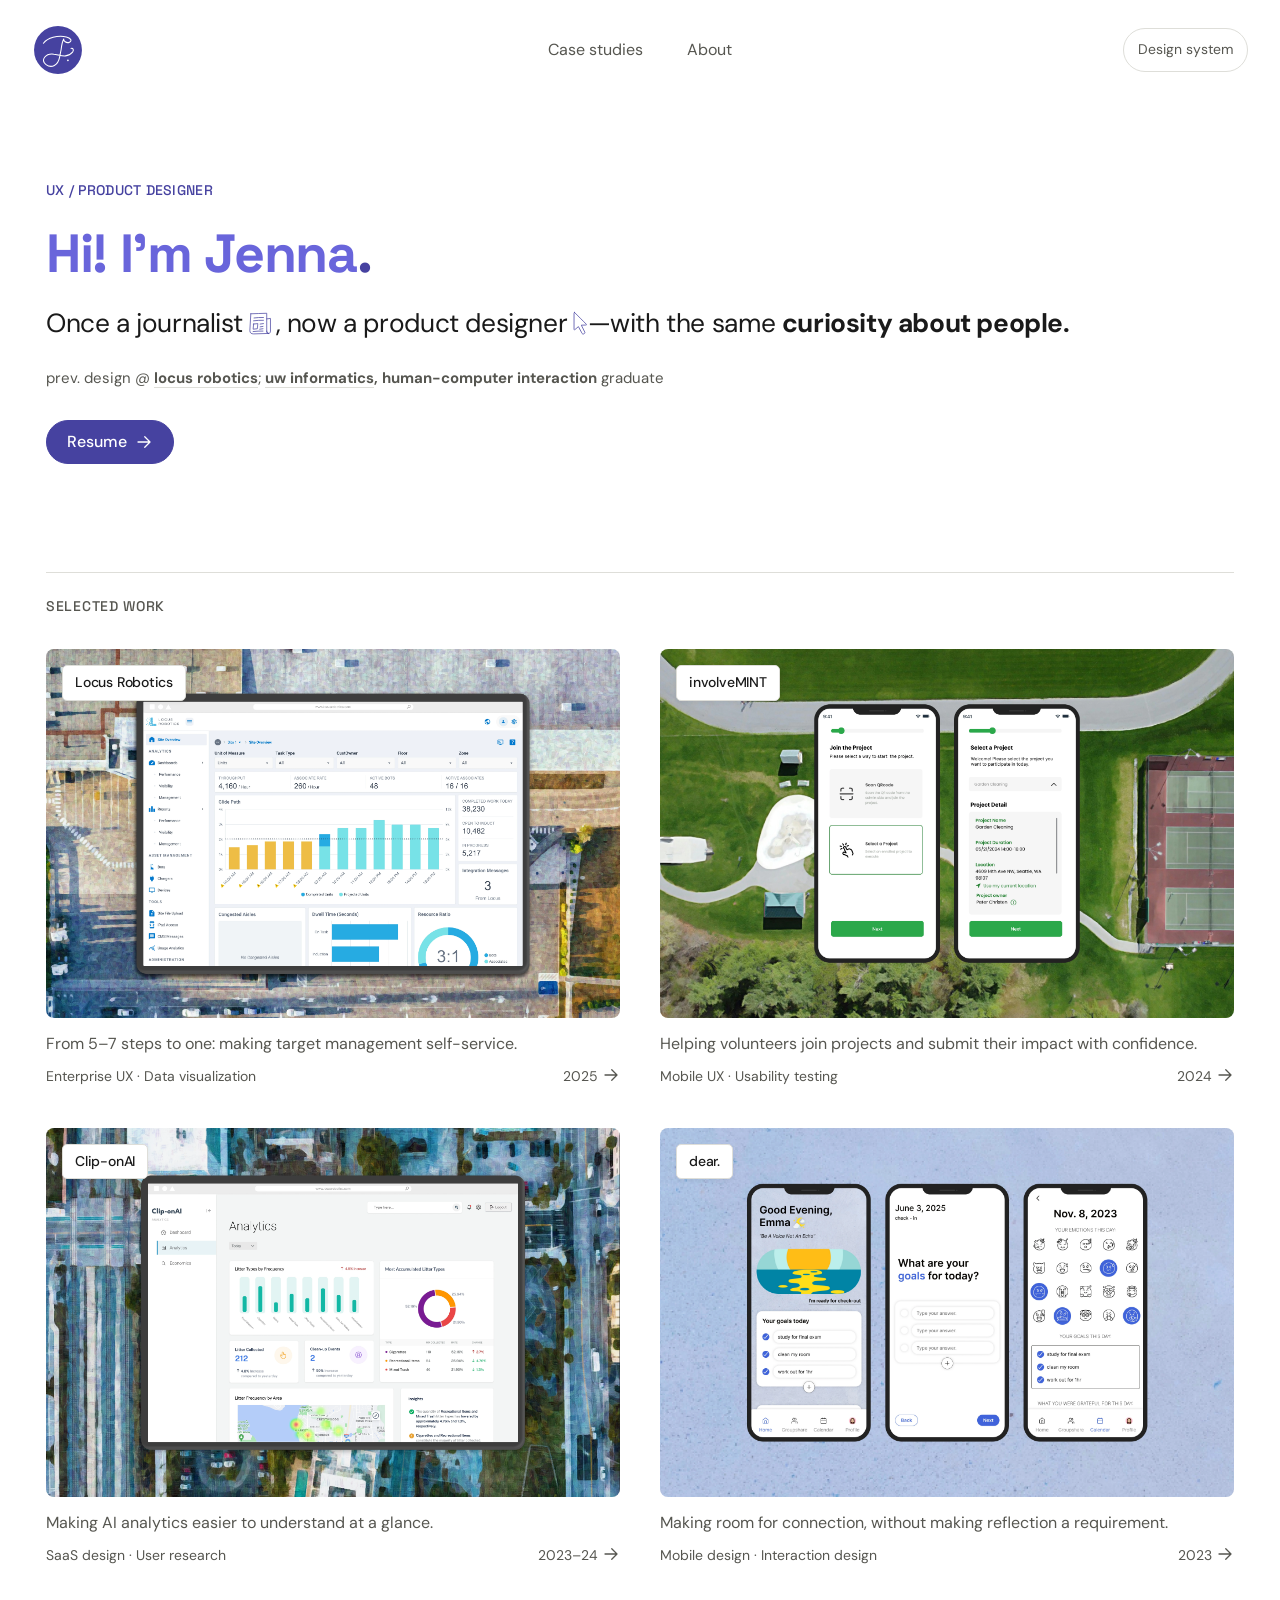
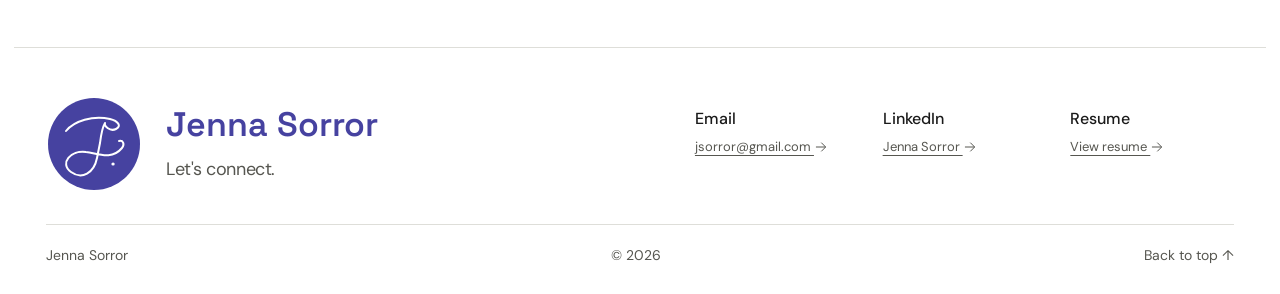
==== commit 7f6cb19e: "update portfolio" ====
--- a/index.html
+++ b/index.html
@@ -1 +1,3 @@
-<!doctype html><html lang="en"><head><meta charset="utf-8"><meta name="viewport" content="width=device-width,initial-scale=1"><title>UX Design Portfolio | Jenna Sorror</title><meta name="description" content="Jenna Sorror — UX designer blending storytelling, accessible design, and clear digital experiences."><link rel="preload" href="/assets/serif.woff2" as="font" type="font/woff2" crossorigin fetchpriority="high"><link rel="preload" href="/assets/sans.woff2" as="font" type="font/woff2" crossorigin><link rel="stylesheet" href="/style.css?v=portfolio-update-20261102-brown-final"><script src="/app.js?v=portfolio-update-20261102-brown-final" defer></script><link rel="icon" href="/favicon.ico?v=2" sizes="16x16 32x32 48x48"><link rel="icon" type="image/png" sizes="32x32" href="/assets/favicon-32-light.png?v=2"><link rel="icon" type="image/png" sizes="32x32" href="/assets/favicon-32-dark.png?v=2" media="(prefers-color-scheme: dark)"></head><body id="top"><a class="skip" href="#main">Skip to content</a><header><nav aria-label="Main navigation"><a href="/#works">Case Studies</a><a class="brand" href="/" aria-label="Jenna Sorror home"><img src="/assets/63q6XhkvGhMPZFG9ArWYIcMCmDg.webp" alt="Jenna" width="628" height="317"></a><a href="/about/">About</a></nav></header><main id="main" tabindex="-1"><section class="home-hero"><p class="eyebrow" style="margin-bottom:18px">UX / Product Designer</p><h1>Hi! I'm Jenna<span class="purple">.</span><br><span class="headline-story">Once a <span class="headline-word"><span class="headline-role-accent">journalist</span><svg class="headline-icon headline-newspaper" viewBox="0 0 60 56" aria-hidden="true" focusable="false"><path d="M9 8h35v9h8v29c0 3-2 5-5 5H14c-3 0-5-2-5-5V8Zm35 9v29c0 3 6 5 8 0M9 8h35"/><path d="M16 29h9v10h-9Z"/><path class="newspaper-writing" pathLength="1" style="--write-delay:0s" d="M16 17h20"/><path class="newspaper-writing" pathLength="1" style="--write-delay:.15s" d="M16 23h20"/><path class="newspaper-writing" pathLength="1" style="--write-delay:.3s" d="M30 30h6"/><path class="newspaper-writing" pathLength="1" style="--write-delay:.45s" d="M30 35h6"/><path class="newspaper-writing" pathLength="1" style="--write-delay:.6s" d="M30 40h6"/><path class="newspaper-writing" pathLength="1" style="--write-delay:.75s" d="M16 45h20"/></svg></span>, now a <span class="headline-role-accent">product</span> <span class="headline-word"><span class="headline-role-accent">designer</span><svg class="headline-icon headline-cursor" viewBox="0 0 40 54" aria-hidden="true" focusable="false"><g class="cursor-pointer"><path d="M8 4h4v4h4v4h4v4h4v4h4v4h4v4h-8v4h4v8h4v8h-8v-4h-4v-8h-4v-4h-4v4H8Z"/></g><g class="cursor-click"><path d="M3 3 1 1M3 10H0M17 3l2-3"/></g></svg></span>—<span class="headline-conclusion">with the same <em>curiosity about people.</em></span></span><span class="hero-sub">I design for clarity, accessibility, and human connection.</span></h1><a class="pill" href="https://drive.google.com/file/d/1exLY9FVkenu_E6QQx9AtjL_WXCi6fQHb/view?usp=sharing" target="_blank" rel="noopener noreferrer">Resume <svg class="arrow-icon" viewBox="0 0 24 24" aria-hidden="true" focusable="false"><path d="M4 12h15M13 5l7 7-7 7"/></svg><span class="sr-only"> (opens in a new tab)</span></a></section><section id="works" class="works"><div class="section-heading"><h2>Selected work</h2></div><div class="project-grid"><a class="project-card" href="/case-studies/locus/"><div class="card-image"><img src="/assets/0R4V6WIxp9sVbRbz611iLjFStI.webp" alt="Locus Robotics original product mockup" loading="lazy" width="8928" height="5604"></div><div class="card-copy"><p>From 5–7 steps to one: making target management self-service.</p><div class="card-title"><h3>Locus Robotics</h3><span>2025 <svg class="arrow-icon" viewBox="0 0 24 24" aria-hidden="true" focusable="false"><path d="M4 12h15M13 5l7 7-7 7"/></svg></span></div><span class="tags">Enterprise UX · Data visualization</span></div></a><a class="project-card" href="/case-studies/involvemint/"><div class="card-image"><img src="/assets/ejK6WlOcx2nZmEd6pExPHQaFk.webp" alt="involveMINT original product mockup" loading="lazy" width="8296" height="5848"></div><div class="card-copy"><p>Helping volunteers join projects and submit their impact with confidence.</p><div class="card-title"><h3>involveMINT</h3><span>2024 <svg class="arrow-icon" viewBox="0 0 24 24" aria-hidden="true" focusable="false"><path d="M4 12h15M13 5l7 7-7 7"/></svg></span></div><span class="tags">Mobile UX · Usability testing</span></div></a><a class="project-card" href="/case-studies/clip-onai/"><div class="card-image"><img src="/assets/FkuKgVPsbYbQZ12wokzLOCTg.webp" alt="Clip-onAI original product mockup" loading="lazy" width="8928" height="5884"></div><div class="card-copy"><p>Making AI analytics easier to understand at a glance.</p><div class="card-title"><h3>Clip-onAI</h3><span>2023–24 <svg class="arrow-icon" viewBox="0 0 24 24" aria-hidden="true" focusable="false"><path d="M4 12h15M13 5l7 7-7 7"/></svg></span></div><span class="tags">SaaS design · User research</span></div></a><a class="project-card" href="/case-studies/dear/"><div class="card-image"><img src="/assets/hncKYhhkcksyzqhgR87JSJIQHY.webp" alt="dear. original product mockup" loading="lazy" width="7920" height="5584"></div><div class="card-copy"><p>Making room for connection, without making reflection a requirement.</p><div class="card-title"><h3>dear.</h3><span>2023 <svg class="arrow-icon" viewBox="0 0 24 24" aria-hidden="true" focusable="false"><path d="M4 12h15M13 5l7 7-7 7"/></svg></span></div><span class="tags">Mobile design · Interaction design</span></div></a></div></section></main><footer><h2>Hey! Let's connect.</h2><div class="contacts"><a href="mailto:jsorror@gmail.com" target="_blank" rel="noopener noreferrer">Email <span>jsorror@gmail.com <svg class="arrow-icon" viewBox="0 0 24 24" aria-hidden="true" focusable="false"><path d="M4 12h15M13 5l7 7-7 7"/></svg></span><span class="sr-only"> (opens in a new tab)</span></a><a href="https://www.linkedin.com/in/jennasorror/" target="_blank" rel="noopener noreferrer">LinkedIn <span>Jenna Sorror <svg class="arrow-icon" viewBox="0 0 24 24" aria-hidden="true" focusable="false"><path d="M4 12h15M13 5l7 7-7 7"/></svg></span><span class="sr-only"> (opens in a new tab)</span></a><a href="https://drive.google.com/file/d/1exLY9FVkenu_E6QQx9AtjL_WXCi6fQHb/view?usp=sharing" target="_blank" rel="noopener noreferrer">Resume <span>View resume <svg class="arrow-icon" viewBox="0 0 24 24" aria-hidden="true" focusable="false"><path d="M4 12h15M13 5l7 7-7 7"/></svg></span><span class="sr-only"> (opens in a new tab)</span></a></div><details class="reading-options"><summary>Reading options</summary><label for="reading-theme">Page colors</label><select id="reading-theme" data-reading-theme><option value="portfolio">Portfolio colors</option><option value="light">Black text on white</option><option value="dark">White text on black</option></select></details><div class="copyright"><a href="/">Jenna Sorror</a><span>© 2026</span><a href="#top">Back to top ↑</a></div></footer><dialog aria-label="Expanded project image"><button class="close" aria-label="Close image">Close ×</button><div class="image-stage"><img alt=""></div><p class="viewer-caption"></p><p class="viewer-help">The complete image fits within this window. Press Escape to close.</p></dialog></body></html>+<!DOCTYPE html>
+
+<html lang="en"><head><link as="font" crossorigin="" href="/assets/space-grotesk-variable.ttf" rel="preload" type="font/ttf"/><meta charset="utf-8"/><meta content="width=device-width,initial-scale=1" name="viewport"/><title>UX Design Portfolio | Jenna Sorror</title><meta content="Jenna Sorror — UX designer blending storytelling, accessible design, and clear digital experiences." name="description"/><link as="font" crossorigin="" href="/assets/sans.woff2" rel="preload" type="font/woff2"/><link href="/design-tokens.css?v=745b3ae3ad" rel="stylesheet"/><link href="/style.css?v=02c57d635f" rel="stylesheet"/><script defer="" src="/app.js?v=c09a31fa3d"></script><link href="/design-system.css?v=29185f76b1" rel="stylesheet"/><link href="/assets/brand-mark.svg?v=8d9b8e1a7a" rel="icon" sizes="any" type="image/svg+xml"/><link href="/favicon.ico?v=8d9b8e1a7a" rel="icon" sizes="16x16 32x32 48x48" type="image/x-icon"/><link href="/assets/favicon-32.png?v=8d9b8e1a7a" rel="icon" sizes="32x32" type="image/png"/><link href="/assets/apple-touch-icon.png?v=8d9b8e1a7a" rel="apple-touch-icon"/><link href="/system.css?v=58085b1b1b" rel="stylesheet"/></head><body id="top"><a class="skip" href="#main">Skip to content</a><header><a aria-label="Jenna Sorror home" class="home-mark" href="/"><svg aria-hidden="true" focusable="false" viewbox="0 0 96 96" xmlns="http://www.w3.org/2000/svg"><circle class="ribbon-disc" cx="48" cy="48" fill="#4642a0" r="46"></circle><path class="signature-j" d="M20 35C28 25 47 19 64 23C72 25 76 30 70 33C64 36 58 30 59 27C56 32 55 39 54 47L51 62C48 77 36 84 25 76C13 67 25 54 40 56C51 57 65 65 76 52C79 48 77 44 73 45" data-brand-stroke="" fill="none" pathlength="1" stroke="#fff" stroke-linecap="round" stroke-linejoin="round" stroke-width="2"></path><path class="signature-accent" d="M67 68h.1" data-brand-stroke="" fill="none" pathlength="1" stroke="#fff" stroke-linecap="round" stroke-linejoin="round" stroke-width="3.2"></path></svg></a><nav aria-label="Main navigation"><a href="/#works">Case studies</a><a href="/about/">About</a></nav><a class="system-link" href="/design-system/">Design system</a><button aria-controls="site-menu" aria-expanded="false" aria-label="Open navigation menu" class="mobile-menu-toggle" type="button"><svg aria-hidden="true" viewbox="0 0 32 32"><path d="M5 9h22M5 16h22M5 23h22"></path></svg></button></header><main id="main" tabindex="-1"><section class="home-hero"><div class="hero-introduction"><p class="eyebrow" style="margin-bottom:18px">UX / Product Designer</p><h1><span class="hero-name">Hi! I'm Jenna<span class="purple">.</span></span><span class="headline-story">Once a <span class="headline-word"><span class="headline-role-accent">journalist</span><svg aria-hidden="true" class="headline-icon headline-newspaper" focusable="false" viewbox="0 0 60 56"><path class="paper-contour" d="M10 8c11-1 23 0 34-1v38c0 7 8 7 8 0V18l-8 1M10 8 8 44c0 5 3 7 8 7l32-1M44 45c0 3 1 5 4 5"></path><path class="paper-contour" d="m16 30 9-1-1 11-9 1 1-11Z"></path><path class="newspaper-writing" d="M17 17c6-1 13-1 20-1" pathlength="1" style="--write-delay:0s"></path><path class="newspaper-writing" d="M16 23c7-1 14-1 21-1" pathlength="1" style="--write-delay:.15s"></path><path class="newspaper-writing" d="m30 30 7-1" pathlength="1" style="--write-delay:.3s"></path><path class="newspaper-writing" d="m30 36 6-1" pathlength="1" style="--write-delay:.45s"></path><path class="newspaper-writing" d="m29 41 7-1" pathlength="1" style="--write-delay:.6s"></path><path class="newspaper-writing" d="M15 46c7-1 14-1 21-1" pathlength="1" style="--write-delay:.75s"></path></svg></span>, now a <span class="headline-word"><span class="headline-role-accent">product designer</span><svg aria-hidden="true" class="headline-icon headline-cursor" focusable="false" viewbox="0 0 40 54"><g class="cursor-pointer"><path d="M7 5C14 12 24 22 31 29c1 1 1 2-1 2l-9 .2 7 14c1 2 0 3-2 4-2 1-3 0-4-2l-7-13-7 6c-1 1-2 1-2-1L6 8c0-2 0-3 1-3Z"></path></g><g class="cursor-click"><path d="m3 3-2-2M3 10l-3 .2M17 3l2-3"></path></g></svg>—</span><span class="headline-conclusion">with the same <strong>curiosity about people.</strong></span></span></h1><p class="hero-sub">prev. design @ <a href="https://locusrobotics.com/" rel="noopener noreferrer" target="_blank"><strong>locus robotics</strong></a>; <a href="https://ischool.uw.edu/programs/informatics" rel="noopener noreferrer" target="_blank"><strong>uw informatics</strong></a><strong>, human-computer interaction</strong> graduate</p><a class="pill" href="https://drive.google.com/file/d/19zWwg7ZewwxNA2cMb1BsrC5pMy4s9Al8/view?usp=sharing" rel="noopener noreferrer" target="_blank">Resume <svg aria-hidden="true" class="arrow-icon" focusable="false" viewbox="0 0 24 24"><path d="M4 12h15M13 5l7 7-7 7"></path></svg><span class="sr-only"> (opens in a new tab)</span></a></div></section><section class="works" id="works"><div class="section-heading"><h2>Selected work</h2></div><div class="project-grid"><a class="project-card" href="/case-studies/locus/"><div class="card-image"><img alt="Locus Robotics original product mockup" height="5604" loading="lazy" src="/assets/0R4V6WIxp9sVbRbz611iLjFStI.webp" width="8928"/><div class="card-title"><h3>Locus Robotics</h3></div></div><div class="card-copy"><p>From 5–7 steps to one: making target management self-service.</p><div class="card-meta"><span class="tags">Enterprise UX · Data visualization</span><span>2025 <svg aria-hidden="true" class="arrow-icon" focusable="false" viewbox="0 0 24 24"><path d="M4 12h15M13 5l7 7-7 7"></path></svg></span></div></div></a><a class="project-card" href="/case-studies/involvemint/"><div class="card-image"><img alt="involveMINT original product mockup" height="5848" loading="lazy" src="/assets/ejK6WlOcx2nZmEd6pExPHQaFk.webp" width="8296"/><div class="card-title"><h3>involveMINT</h3></div></div><div class="card-copy"><p>Helping volunteers join projects and submit their impact with confidence.</p><div class="card-meta"><span class="tags">Mobile UX · Usability testing</span><span>2024 <svg aria-hidden="true" class="arrow-icon" focusable="false" viewbox="0 0 24 24"><path d="M4 12h15M13 5l7 7-7 7"></path></svg></span></div></div></a><a class="project-card" href="/case-studies/clip-onai/"><div class="card-image"><img alt="Clip-onAI original product mockup" height="5884" loading="lazy" src="/assets/FkuKgVPsbYbQZ12wokzLOCTg.webp" width="8928"/><div class="card-title"><h3>Clip-onAI</h3></div></div><div class="card-copy"><p>Making AI analytics easier to understand at a glance.</p><div class="card-meta"><span class="tags">SaaS design · User research</span><span>2023–24 <svg aria-hidden="true" class="arrow-icon" focusable="false" viewbox="0 0 24 24"><path d="M4 12h15M13 5l7 7-7 7"></path></svg></span></div></div></a><a class="project-card" href="/case-studies/dear/"><div class="card-image"><img alt="dear. original product mockup" height="5584" loading="lazy" src="/assets/hncKYhhkcksyzqhgR87JSJIQHY.webp" width="7920"/><div class="card-title"><h3>dear.</h3></div></div><div class="card-copy"><p>Making room for connection, without making reflection a requirement.</p><div class="card-meta"><span class="tags">Mobile design · Interaction design</span><span>2023 <svg aria-hidden="true" class="arrow-icon" focusable="false" viewbox="0 0 24 24"><path d="M4 12h15M13 5l7 7-7 7"></path></svg></span></div></div></a></div></section></main><footer><div class="footer-top"><div class="footer-identity"><a aria-label="Jenna Sorror home" class="footer-logo" href="/"><svg aria-hidden="true" focusable="false" viewbox="0 0 96 96" xmlns="http://www.w3.org/2000/svg"><circle class="ribbon-disc" cx="48" cy="48" fill="#4642a0" r="46"></circle><path class="signature-j" d="M20 35C28 25 47 19 64 23C72 25 76 30 70 33C64 36 58 30 59 27C56 32 55 39 54 47L51 62C48 77 36 84 25 76C13 67 25 54 40 56C51 57 65 65 76 52C79 48 77 44 73 45" data-brand-stroke="" fill="none" pathlength="1" stroke="#fff" stroke-linecap="round" stroke-linejoin="round" stroke-width="2"></path><path class="signature-accent" d="M67 68h.1" data-brand-stroke="" fill="none" pathlength="1" stroke="#fff" stroke-linecap="round" stroke-linejoin="round" stroke-width="3.2"></path></svg></a><div><p class="footer-name">Jenna Sorror</p><h2>Let's connect.</h2></div></div><div class="contacts"><a href="mailto:jsorror@gmail.com" rel="noopener noreferrer" target="_blank">Email <span>jsorror@gmail.com <svg aria-hidden="true" class="arrow-icon" focusable="false" viewbox="0 0 24 24"><path d="M4 12h15M13 5l7 7-7 7"></path></svg></span><span class="sr-only"> (opens in a new tab)</span></a><a href="https://www.linkedin.com/in/jennasorror/" rel="noopener noreferrer" target="_blank">LinkedIn <span>Jenna Sorror <svg aria-hidden="true" class="arrow-icon" focusable="false" viewbox="0 0 24 24"><path d="M4 12h15M13 5l7 7-7 7"></path></svg></span><span class="sr-only"> (opens in a new tab)</span></a><a href="https://drive.google.com/file/d/19zWwg7ZewwxNA2cMb1BsrC5pMy4s9Al8/view?usp=sharing" rel="noopener noreferrer" target="_blank">Resume <span>View resume <svg aria-hidden="true" class="arrow-icon" focusable="false" viewbox="0 0 24 24"><path d="M4 12h15M13 5l7 7-7 7"></path></svg></span><span class="sr-only"> (opens in a new tab)</span></a></div></div><div class="copyright"><a href="/">Jenna Sorror</a><span>© 2026</span><a href="#top">Back to top ↑</a></div></footer><dialog aria-label="Expanded project image"><button aria-label="Close image" class="close">Close ×</button><div class="image-stage"><img alt=""/></div><p class="viewer-caption"></p></dialog><dialog aria-label="Navigation menu" class="mobile-menu" id="site-menu"><div class="menu-top"><a aria-label="Jenna Sorror home" class="menu-home" href="/"><svg aria-hidden="true" focusable="false" viewbox="0 0 96 96" xmlns="http://www.w3.org/2000/svg"><circle class="ribbon-disc" cx="48" cy="48" fill="#4642a0" r="46"></circle><path class="signature-j" d="M20 35C28 25 47 19 64 23C72 25 76 30 70 33C64 36 58 30 59 27C56 32 55 39 54 47L51 62C48 77 36 84 25 76C13 67 25 54 40 56C51 57 65 65 76 52C79 48 77 44 73 45" data-brand-stroke="" fill="none" pathlength="1" stroke="#fff" stroke-linecap="round" stroke-linejoin="round" stroke-width="2"></path><path class="signature-accent" d="M67 68h.1" data-brand-stroke="" fill="none" pathlength="1" stroke="#fff" stroke-linecap="round" stroke-linejoin="round" stroke-width="3.2"></path></svg></a><button aria-label="Close navigation menu" autofocus="" class="menu-close" type="button"><svg aria-hidden="true" viewbox="0 0 32 32"><path d="M7 7l18 18M25 7L7 25"></path></svg></button></div><nav aria-label="Mobile navigation" class="menu-links"><a data-menu-page="work" href="/#works">Case studies</a><a data-menu-page="about" href="/about/">About</a><a data-menu-page="system" href="/design-system/">Design system</a></nav><div class="menu-contact"><p>Let’s connect.</p><a class="menu-email" href="mailto:jsorror@gmail.com" rel="noopener noreferrer" target="_blank">jsorror@gmail.com<span class="sr-only"> (opens in a new tab)</span></a><div><a href="https://www.linkedin.com/in/jennasorror/" rel="noopener noreferrer" target="_blank">LinkedIn<span class="sr-only"> (opens in a new tab)</span></a><a href="https://drive.google.com/file/d/19zWwg7ZewwxNA2cMb1BsrC5pMy4s9Al8/view?usp=sharing" rel="noopener noreferrer" target="_blank">Resume<span class="sr-only"> (opens in a new tab)</span></a></div></div></dialog></body></html>
--- a/design-tokens.css
+++ b/design-tokens.css
@@ -0,0 +1,22 @@
+:root{
+/* Primitives: neutral surfaces and a single Iris identity. */
+--color-white:#ffffff;--color-ink:#1a1a1a;--color-muted:#565650;--color-line:#deded9;--color-subtle:#f5f5f3;
+--color-iris:#6965db;--color-iris-strong:#4642a0;--color-iris-pressed:#2d2966;--color-iris-hover:#393581;
+--color-before:#80362f;--color-after:#205333;--feedback-before-surface:#faf0ee;--feedback-after-surface:#eef6f0;
+/* Semantic roles */
+--surface-page:var(--color-white);--surface-card:var(--color-white);--surface-subtle:var(--color-subtle);--surface-artifact:var(--color-subtle);--surface-highlight:var(--color-white);
+--text-primary:var(--color-ink);--text-secondary:var(--color-muted);--text-brand:var(--color-iris);--accent:var(--color-iris-strong);--border-subtle:var(--color-line);--border-control:var(--color-muted);
+--action-primary:var(--color-iris-strong);--action-hover:var(--color-iris-hover);--action-pressed:var(--color-iris-pressed);--surface-disabled:var(--surface-subtle);--text-disabled:var(--text-secondary);--text-on-action:var(--color-white);--focus-ring:var(--color-iris-strong);
+--font-display:SpaceGrotesk,Arial,sans-serif;--font-body:DM,Arial,sans-serif;--font-code:ui-monospace,SFMono-Regular,Consolas,monospace;
+--type-hero:clamp(38px,4.2vw,56px);--type-title:clamp(36px,4vw,52px);--type-section:clamp(28px,2.5vw,32px);--type-heading:22px;--type-body:18px;--type-control:16px;--type-caption:14px;--type-card:16px;
+--leading-body:1.6;--leading-title:1.08;
+--space-1:4px;--space-2:8px;--space-3:12px;--space-4:16px;--space-5:24px;--space-6:32px;--space-7:48px;--space-8:64px;--space-9:96px;
+--radius-control:8px;--radius-image:8px;--radius-project:8px;--radius-pill:999px;--layout-max:1188px;--layout-index:128px;--layout-gutter:32px;--reading-width:68ch;
+--motion-short:200ms;--motion-card:300ms;--motion-draw:420ms;--motion-ease:cubic-bezier(0,0,.2,1);
+/* Component aliases and states */
+--button-background:var(--action-primary);--button-background-hover:var(--action-hover);--button-background-pressed:var(--action-pressed);--button-background-disabled:var(--surface-subtle);--button-text:var(--text-on-action);--button-text-disabled:var(--text-secondary);--button-border-disabled:var(--border-subtle);--button-focus-ring:var(--focus-ring);--button-height:44px;
+--kpi-surface:var(--surface-page);--kpi-measure-surface:var(--surface-page);--kpi-measure-text:var(--text-primary);--kpi-unit-text:var(--text-secondary);--kpi-border:var(--border-subtle);
+--project-image-scale-hover:1.02;--project-caption-text:var(--text-secondary);
+/* Compatibility references resolve into the same new roles, never old colors. */
+--color-espresso:var(--color-ink);--color-espresso-hover:var(--color-iris-strong);--color-vermilion:var(--color-iris-strong);--color-cream:var(--color-white);--color-artifact:var(--color-subtle);--color-paper:var(--color-white);--color-apricot:var(--color-white);--color-saffron:var(--color-subtle);--color-sky:var(--color-subtle);--color-focus:var(--focus-ring);
+}
--- a/style.css
+++ b/style.css
@@ -1,164 +1,164 @@
-@font-face{font-family:Instrument;src:url('/assets/serif.woff2') format('woff2');font-weight:400;font-style:normal;font-display:block}@font-face{font-family:DM;src:url('/assets/sans.woff2');font-display:swap}@font-face{font-family:Hand;src:url('/assets/hand.woff2');font-display:swap}*{box-sizing:border-box}html{scroll-behavior:smooth;scroll-padding-top:100px}body{margin:0;background:#fff;color:#2e1f21;font-family:DM,'Arial',sans-serif;font-size:17px;line-height:1.65}a{color:inherit;text-decoration:none}a:hover{text-decoration:underline;text-underline-offset:5px}button{font:inherit}a:focus-visible,button:focus-visible,summary:focus-visible{outline:3px solid #66378d;outline-offset:6px}h1,h2,h3,p{margin:0}h1,h2{font-family:Instrument,Georgia,serif;font-weight:400;line-height:1.1;letter-spacing:-.025em}h1{font-size:clamp(44px,5.4vw,72px)}h2{font-size:clamp(33px,3.5vw,46px)}h3{font-weight:500;font-size:25px}p+p{margin-top:20px}header{height:115px;display:flex;align-items:center;justify-content:center}nav{display:flex;align-items:center;justify-content:center;gap:52px}header nav{font-size:15px;font-weight:600}header a{padding:10px}.brand img{width:82px;height:auto;display:block}.skip{position:absolute;top:-100px;left:20px;background:#fff;z-index:20;padding:12px}.skip:focus{top:12px}main{max-width:1080px;margin:auto;padding:0 30px}.home-hero{padding:112px 0 72px;text-align:center}.home-hero h1{font-size:clamp(36px,3.6vw,49px);line-height:1.15}.home-hero em{font-style:normal;font-weight:bold}.hero-sub{display:block;font-family:DM,Arial,sans-serif;font-size:17px;line-height:1.5;letter-spacing:0;margin-top:23px;color:#654c4f}.purple{color:#66378d}.pill{display:inline-flex;border-radius:40px;padding:12px 27px;background:#4f3336;color:white;font-size:15px;margin-top:30px;gap:16px}.pill:hover{background:#382226;text-decoration:none}.handwritten{display:flex;align-items:center;justify-content:space-between;gap:25px;margin:8px 10px 98px}.handwritten img{object-fit:contain;width:115px;max-height:30px}.handwritten span{font-family:Hand,cursive}.section-heading{display:flex;align-items:baseline;justify-content:space-between;margin-bottom:26px}.section-heading h2{font-size:32px}.section-heading span,.muted{color:#654c4f;font-size:14px}.project-grid{display:grid;grid-template-columns:1fr 1fr;gap:34px 26px}.project-card{background:#f8f6f3;padding:18px;border:1px solid #efebe7;border-radius:20px;display:block;transition:transform .2s}.project-card:hover{transform:translateY(-4px);text-decoration:none}.card-image{overflow:hidden;border-radius:12px;aspect-ratio:1.38}.card-image img{width:100%;height:100%;object-fit:cover}.card-copy{padding:24px 6px 8px}.card-copy>p{font-family:Instrument,Georgia,serif;font-size:27px;line-height:1.17;min-height:95px}.card-title{display:flex;align-items:center;justify-content:space-between;margin-top:20px;gap:16px}.card-title h3{font-size:20px;font-weight:600}.card-title span{font-size:14px;white-space:nowrap}.tags{display:block;font-size:12px;color:#654c4f;margin-top:10px}footer{background:#4f3336;color:#fff;margin-top:115px;padding:65px max(30px,calc((100vw - 1020px)/2)) 28px}footer h2{font-size:55px}.contacts{display:grid;grid-template-columns:1fr 1fr 1fr;gap:30px;margin:40px 0 60px}.contacts a{font-size:13px}.contacts span{display:block;font-size:17px;margin-top:5px}.copyright{border-top:1px solid #957b7e;padding-top:22px;display:flex;justify-content:space-between;font-size:13px;gap:15px}.eyebrow,.section-label{text-transform:uppercase;font-size:11px;letter-spacing:.13em;font-weight:600;color:#654c4f}.about-intro{display:grid;grid-template-columns:1.25fr .75fr;gap:65px;padding-top:75px;align-items:start}.about-intro h1{font-size:57px;margin:20px 0 30px}.about-intro p{font-size:16px}.portrait{width:100%;border-radius:14px;margin-top:47px}.story-section{display:grid;grid-template-columns:170px 1fr;gap:40px;padding:66px 0;border-top:1px solid #e8dfdc}.section-label{padding-top:8px}.section-content h2{max-width:700px;margin-bottom:23px}.section-content>p{max-width:720px}.experience{margin:30px 0 75px}.experience>h2{margin-bottom:35px}.experience article{display:grid;grid-template-columns:220px 1fr;gap:12px 30px;padding:28px 0;border-top:1px solid #e8dfdc}.experience article>p:last-child{grid-column:2;margin-top:0;max-width:650px}.about-intro+.story-section{margin-top:85px}.case-heading{max-width:850px;margin:55px auto 48px}.back{font-size:14px}.case-heading .eyebrow{margin-top:55px;margin-bottom:20px}.case-heading h1{font-size:clamp(42px,5vw,65px)}.intro{font-size:19px;color:#654c4f;max-width:760px;margin-top:28px}.case>figure{margin-bottom:35px}.case>figure img{max-height:620px;object-fit:contain}.project-meta{display:grid;grid-template-columns:1.2fr .7fr 1.4fr;gap:30px;padding:30px 0;border-top:1px solid #e8dfdc}.project-meta span{text-transform:uppercase;font-size:11px;letter-spacing:.1em;color:#654c4f}.project-meta p{font-size:14px;margin-top:6px}.outcome{display:flex;gap:40px;align-items:center;background:#f8f6f3;border-radius:16px;padding:30px 35px;margin:10px 0 45px}.outcome>strong{font-family:Instrument,Georgia,serif;font-size:64px;font-weight:400;white-space:nowrap}.outcome h2{font-family:DM,Arial,sans-serif;font-size:18px;letter-spacing:0;line-height:1.5;font-weight:600}.outcome p{font-size:13px;margin-top:7px;color:#654c4f}.case-nav{flex-wrap:wrap;gap:10px 25px;justify-content:flex-start;font-size:12px;margin-bottom:35px}.case-nav a{padding:7px 0}figure{margin:30px 0 0}.image-button{position:relative;display:block;background:#f8f6f3;border:1px solid #eee8e4;border-radius:12px;padding:18px;width:100%;cursor:zoom-in;text-align:left}.image-button img{width:100%;height:auto;display:block;border-radius:4px}.expand{display:block;text-align:right;font-size:11px;color:#654c4f;margin-top:12px}figcaption{font-size:12px;color:#654c4f;margin-top:12px;line-height:1.5}.results{display:flex;align-items:center;gap:35px;padding:30px;background:#f8f6f3;border-radius:12px;margin-top:30px}.results strong{font-family:Instrument,Georgia,serif;display:block;font-weight:400;font-size:60px}.results span{font-size:13px}.note{font-size:13px;color:#654c4f;margin-top:17px}.flow-summary{border-left:2px solid #b7add0;margin:28px 0;padding-left:32px}.flow-summary li{padding:5px}.evidence{border-top:1px solid #e8dfdc;padding:25px 0}.evidence summary{cursor:pointer;font-size:16px}.evidence figure{max-width:800px;margin:25px auto}.next-project{display:flex;justify-content:space-between;border-top:1px solid #e8dfdc;margin-top:50px;padding-top:30px;font-size:14px}dialog{border:0;border-radius:12px;width:96vw;max-width:1500px;max-height:95vh;padding:20px;background:#fff;color:#2e1f21}dialog::backdrop{background:#211819d9}.zoomscroll{overflow:auto;max-height:78vh}.zoomscroll img{display:block;max-width:none;width:auto;min-width:100%;height:auto}.close{background:#4f3336;color:#fff;border:0;padding:10px 20px;border-radius:25px;display:block;margin:0 0 15px auto;cursor:pointer}dialog p{font-size:12px;margin-top:10px}.review{max-width:780px;margin:75px auto}.review h1{margin:20px 0 30px}.review h2{font-size:34px;margin:40px 0 15px}@media(max-width:700px){body{font-size:16px}main{padding:0 22px}header{height:90px}header nav{gap:22px;font-size:13px}.brand img{width:70px}.home-hero{padding:65px 0 50px}.home-hero h1{font-size:37px}.hero-sub{font-size:15px;max-width:300px;margin:20px auto 0}.desktop{display:none}.handwritten{gap:15px;flex-wrap:wrap;justify-content:center;margin-bottom:60px}.handwritten img{width:80px;max-height:22px}.handwritten span{display:none}.section-heading{display:block}.section-heading span{display:block;margin-top:9px}.project-grid{grid-template-columns:1fr;gap:25px}.card-copy>p{min-height:0;font-size:29px}.card-title{margin-top:22px}.contacts{grid-template-columns:1fr;gap:25px}.copyright{flex-wrap:wrap}.about-intro{grid-template-columns:1fr;gap:20px;padding-top:35px}.about-intro h1{font-size:48px}.portrait{max-width:350px;margin-top:15px}.story-section{grid-template-columns:1fr;gap:18px;padding:42px 0}.experience article{display:block}.experience article p{margin-top:10px!important}.experience article h3{font-size:22px}.case-heading{margin-top:25px}.case-heading .eyebrow{margin-top:35px}.case-heading h1{font-size:43px}.intro{font-size:17px}.project-meta{grid-template-columns:1fr 1fr;gap:20px}.project-meta>div:last-child{grid-column:1/-1}.outcome{display:block;padding:25px}.outcome>strong{font-size:55px}.outcome h2{margin-top:12px}.case-nav{gap:6px 16px}.image-button{padding:8px}.results{gap:18px;padding:20px}.results strong{font-size:48px}.results span{font-size:11px}.next-project{gap:20px}footer{margin-top:70px;padding-top:45px}footer h2{font-size:43px}}@media(prefers-reduced-motion:reduce){html{scroll-behavior:auto}.project-card{transition:none}}
+*{box-sizing:border-box;}html{scroll-behavior:smooth;scroll-padding-top:100px;}body{margin:0;background:var(--surface-page,var(--color-white));color:var(--text-primary,var(--color-ink));font-family:var(--font-body,DM);font-size:17px;line-height:1.65;}a{color:inherit;text-decoration:none;}a:hover{text-decoration:underline;text-underline-offset:5px;}button{font:inherit;}a:focus-visible,button:focus-visible,summary:focus-visible{outline:3px solid var(--accent);outline-offset:6px;}h1,h2,h3,p{margin:0;}h1,h2{font-family:var(--font-display);font-weight:400;line-height:1.1;letter-spacing:-.025em;}h1{font-size:clamp(44px,5.4vw,72px);}h2{font-size:clamp(33px,3.5vw,46px);}h3{font-weight:500;font-size:25px;}p+p{margin-top:20px;}header{height:115px;display:flex;align-items:center;justify-content:center;}nav{display:flex;align-items:center;justify-content:center;gap:52px;}header nav{font-size:15px;font-weight:600;}header a{padding:10px;}.brand img{width:82px;height:auto;display:block;}.skip{position:absolute;top:-100px;left:20px;background:var(--color-white);z-index:20;padding:12px;}.skip:focus{top:12px;}main{max-width:1080px;margin:auto;padding:0 30px;}.home-hero{padding:112px 0 72px;text-align:center;}.home-hero h1{font-size:clamp(36px,3.6vw,49px);line-height:1.15;}.home-hero em{font-style:normal;font-weight:bold;}.hero-sub{display:block;font-family:var(--font-body);font-size:17px;line-height:1.5;letter-spacing:0;margin-top:23px;color:var(--text-secondary);}.purple{color:var(--accent);}.pill{display:inline-flex;border-radius:40px;padding:12px 27px;background:var(--action-primary,var(--color-espresso));color:var(--text-on-action,white);font-size:15px;margin-top:30px;gap:16px;}.pill:hover{background:var(--color-espresso-hover);text-decoration:none;}.handwritten{display:flex;align-items:center;justify-content:space-between;gap:25px;margin:8px 10px 98px;}.handwritten img{object-fit:contain;width:115px;max-height:30px;}.handwritten span{font-family:Hand,cursive;}.section-heading{display:flex;align-items:baseline;justify-content:space-between;margin-bottom:26px;}.section-heading h2{font-size:32px;}.section-heading span,.muted{color:var(--text-secondary);font-size:14px;}.project-grid{display:grid;grid-template-columns:1fr 1fr;gap:34px 26px;}.project-card{background:var(--surface-artifact);padding:18px;border:1px solid var(--border-subtle);border-radius:20px;display:block;transition:transform .2s;}.project-card:hover{transform:translateY(-4px);text-decoration:none;}.card-image{overflow:hidden;border-radius:12px;aspect-ratio:1.38;}.card-image img{width:100%;height:100%;object-fit:cover;}.card-copy{padding:24px 6px 8px;}.card-copy>p{font-family:var(--font-display);font-size:27px;line-height:1.17;min-height:95px;}.card-title{display:flex;align-items:center;justify-content:space-between;margin-top:20px;gap:16px;}.card-title h3{font-size:20px;font-weight:600;}.card-title span{font-size:14px;white-space:nowrap;}.tags{display:block;font-size:12px;color:var(--text-secondary);margin-top:10px;}footer{background:var(--color-espresso);color:var(--color-white);margin-top:115px;padding:65px max(30px,calc((100vw - 1020px)/2)) 28px;}footer h2{font-size:55px;}.contacts{display:grid;grid-template-columns:1fr 1fr 1fr;gap:30px;margin:40px 0 60px;}.contacts a{font-size:13px;}.contacts span{display:block;font-size:17px;margin-top:5px;}.copyright{border-top:1px solid var(--border-subtle);padding-top:22px;display:flex;justify-content:space-between;font-size:13px;gap:15px;}.eyebrow,.section-label{text-transform:uppercase;font-size:11px;letter-spacing:.13em;font-weight:600;color:var(--text-secondary);}.about-intro{display:grid;grid-template-columns:1.25fr .75fr;gap:65px;padding-top:75px;align-items:start;}.about-intro h1{font-size:57px;margin:20px 0 30px;}.about-intro p:not(.eyebrow){font-size:16px;}.portrait{width:100%;border-radius:14px;margin-top:47px;}.story-section{display:grid;grid-template-columns:170px 1fr;gap:40px;padding:66px 0;border-top:1px solid var(--border-subtle);}.section-label{padding-top:8px;}.section-content h2{max-width:700px;margin-bottom:23px;}.section-content>p{max-width:720px;}.experience{margin:30px 0 75px;}.experience>h2{margin-bottom:35px;}.experience article{display:grid;grid-template-columns:220px 1fr;gap:12px 30px;padding:28px 0;border-top:1px solid var(--border-subtle);}.experience article>p:last-child{grid-column:2;margin-top:0;max-width:650px;}.about-intro+.story-section{margin-top:85px;}.case-heading{max-width:850px;margin:55px auto 48px;}.back{font-size:14px;}.case-heading .eyebrow{margin-top:55px;margin-bottom:20px;}.case-heading h1{font-size:clamp(42px,5vw,65px);}.intro{font-size:19px;color:var(--text-secondary);max-width:760px;margin-top:28px;}.case>figure{margin-bottom:35px;}.case>figure img{max-height:620px;object-fit:contain;}.project-meta{display:grid;grid-template-columns:1.2fr .7fr 1.4fr;gap:30px;padding:30px 0;border-top:1px solid var(--border-subtle);}.project-meta span{text-transform:uppercase;font-size:11px;letter-spacing:.1em;color:var(--text-secondary);}.project-meta p{font-size:14px;margin-top:6px;}.outcome{display:flex;gap:40px;align-items:center;background:var(--surface-artifact);border-radius:16px;padding:30px 35px;margin:10px 0 45px;}.outcome>strong{font-family:var(--font-display);font-size:64px;font-weight:400;white-space:nowrap;}.outcome h2{font-family:var(--font-body);font-size:18px;letter-spacing:0;line-height:1.5;font-weight:600;}.outcome p{font-size:13px;margin-top:7px;color:var(--text-secondary);}.case-nav{flex-wrap:wrap;gap:10px 25px;justify-content:flex-start;font-size:12px;margin-bottom:35px;}.case-nav a{padding:7px 0;}figure{margin:30px 0 0;}.image-button{position:relative;display:block;background:var(--surface-artifact);border:1px solid var(--border-subtle);border-radius:12px;padding:18px;width:100%;cursor:zoom-in;text-align:left;}.image-button img{width:100%;height:auto;display:block;border-radius:4px;}.expand{display:block;text-align:right;font-size:11px;color:var(--text-secondary);margin-top:12px;}figcaption{font-size:12px;color:var(--text-secondary);margin-top:12px;line-height:1.5;}.results{display:flex;align-items:center;gap:35px;padding:30px;background:var(--surface-artifact);border-radius:12px;margin-top:30px;}.results strong{font-family:var(--font-display);display:block;font-weight:400;font-size:60px;}.results span{font-size:13px;}.note{font-size:13px;color:var(--text-secondary);margin-top:17px;}.flow-summary{border-left:2px solid var(--border-subtle);margin:28px 0;padding-left:32px;}.flow-summary li{padding:5px;}.evidence{border-top:1px solid var(--border-subtle);padding:25px 0;}.evidence summary{cursor:pointer;font-size:16px;}.evidence figure{max-width:800px;margin:25px auto;}.next-project{display:flex;justify-content:space-between;border-top:1px solid var(--border-subtle);margin-top:50px;padding-top:30px;font-size:14px;}dialog{border:0;border-radius:12px;width:96vw;max-width:1500px;max-height:95vh;padding:20px;background:var(--color-white);color:var(--color-ink);}dialog::backdrop{background:#000000d9;}.zoomscroll{overflow:auto;max-height:78vh;}.zoomscroll img{display:block;max-width:none;width:auto;min-width:100%;height:auto;}.close{background:var(--color-espresso);color:var(--color-white);border:0;padding:10px 20px;border-radius:25px;display:block;margin:0 0 15px auto;cursor:pointer;}dialog p{font-size:12px;margin-top:10px;}.review{max-width:780px;margin:75px auto;}.review h1{margin:20px 0 30px;}.review h2{font-size:34px;margin:40px 0 15px;}@media (max-width:700px){body{font-size:16px;}main{padding:0 22px;}header{height:90px;}header nav{gap:22px;font-size:13px;}.brand img{width:70px;}.home-hero{padding:65px 0 50px;}.home-hero h1{font-size:37px;}.hero-sub{font-size:15px;max-width:300px;margin:20px auto 0;}.desktop{display:none;}.handwritten{gap:15px;flex-wrap:wrap;justify-content:center;margin-bottom:60px;}.handwritten img{width:80px;max-height:22px;}.handwritten span{display:none;}.section-heading{display:block;}.section-heading span{display:block;margin-top:9px;}.project-grid{grid-template-columns:1fr;gap:25px;}.card-copy>p{min-height:0;font-size:29px;}.card-title{margin-top:22px;}.contacts{grid-template-columns:1fr;gap:25px;}.copyright{flex-wrap:wrap;}.about-intro{grid-template-columns:1fr;gap:20px;padding-top:35px;}.about-intro h1{font-size:48px;}.portrait{max-width:350px;margin-top:15px;}.story-section{grid-template-columns:1fr;gap:18px;padding:42px 0;}.experience article{display:block;}.experience article p{margin-top:10px!important;}.experience article h3{font-size:22px;}.case-heading{margin-top:25px;}.case-heading .eyebrow{margin-top:35px;}.case-heading h1{font-size:43px;}.intro{font-size:17px;}.project-meta{grid-template-columns:1fr 1fr;gap:20px;}.project-meta>div:last-child{grid-column:1/-1;}.outcome{display:block;padding:25px;}.outcome>strong{font-size:55px;}.outcome h2{margin-top:12px;}.case-nav{gap:6px 16px;}.image-button{padding:8px;}.results{gap:18px;padding:20px;}.results strong{font-size:48px;}.results span{font-size:11px;}.next-project{gap:20px;}footer{margin-top:70px;padding-top:45px;}footer h2{font-size:43px;}}@media (prefers-reduced-motion:reduce){html{scroll-behavior:auto;}.project-card{transition:none;}}
 /* Editorial rhythm and stable artifact presentation. */
-img{max-width:100%;height:auto}.home-hero{padding-top:76px;padding-bottom:58px}.handwritten{margin-bottom:72px}.case-heading{margin-top:30px;margin-bottom:28px}.case-heading .eyebrow{margin-top:34px}.case-heading h1{text-wrap:balance}.project-meta{max-width:850px;margin:0 auto 28px;padding:22px 0;border-bottom:1px solid #e8dfdc}.project-meta p{line-height:1.6}.case>figure{margin-top:0;margin-bottom:35px}.case>figure img{max-height:530px}.case-nav{border-top:1px solid #e8dfdc;padding:18px 0 22px;margin-bottom:0;gap:5px 22px;font-size:13px}.nav-label{font-size:10px;text-transform:uppercase;letter-spacing:.12em;color:#654c4f;flex-basis:100%}.story-section{padding:55px 0;gap:36px;grid-template-columns:160px minmax(0,1fr)}.section-content{min-width:0}.section-content h2{font-size:clamp(34px,3.4vw,43px);line-height:1.13;text-wrap:balance}.section-number{display:block;font-family:Instrument,Georgia,serif;font-size:28px;line-height:1.2;letter-spacing:0;font-weight:400;margin-bottom:8px;color:#8d777a}.section-label{line-height:1.6}.section-content>p{line-height:1.75}.image-button{padding:14px;background:#f8f6f3}.image-button img{max-height:610px;object-fit:contain}.image-button:hover{border-color:#bba8ab}.expand{font-size:12px}.evidence{margin-top:12px;padding:25px 24px;border:1px solid #e8dfdc;border-radius:12px;background:#fcfbfa}.evidence summary{font-weight:600}.evidence>h3{margin:30px 0 12px}.evidence>p{max-width:780px}.evidence figure{margin:35px auto}.note{border-left:2px solid #baa9ac;padding-left:15px}blockquote{margin:26px 0;padding:20px 24px;border-left:2px solid #9e8b90;background:#f8f6f3}blockquote p{font-family:Instrument,Georgia,serif;font-size:27px;line-height:1.25}blockquote cite{display:block;font-style:normal;font-size:11px;color:#654c4f;margin-top:12px}.results{justify-content:space-between;max-width:600px}.results div{flex:1}.results>span{flex:0}.flow-summary{font-size:15px}.portrait{height:auto}.case-heading+.project-meta span{display:block}.next-project a{padding:8px 0}.card-copy>p{text-wrap:pretty}.project-card .card-image img{height:100%}
-@media(max-width:900px){.story-section{grid-template-columns:125px minmax(0,1fr);gap:24px}.project-meta{gap:20px}.case-nav{gap:4px 18px}}
-@media(max-width:700px){.home-hero{padding-top:42px;padding-bottom:42px}.handwritten{margin-bottom:48px}.case-heading{margin-top:20px;margin-bottom:25px}.case-heading .eyebrow{margin-top:28px}.case-heading h1{font-size:42px}.story-section{grid-template-columns:minmax(0,1fr);gap:18px;padding:38px 0}.section-label{display:flex;align-items:center;gap:12px;padding-top:0}.section-number{font-size:24px;margin:0}.section-content h2{font-size:35px}.project-meta{margin-bottom:25px}.image-button{padding:9px}.image-button img{max-height:560px}.case-nav{font-size:12px;padding:15px 0 19px;gap:2px 17px}.case-nav a{min-height:36px;display:flex;align-items:center}.case>figure img{max-height:400px}.outcome{margin-bottom:25px}.evidence{padding:20px 16px}.results{gap:15px}.results strong{font-size:46px}blockquote{padding:18px}.about-intro+.story-section{margin-top:55px}}
-.results .result-divider{border-left:1px solid #d6c8ca;height:70px}.results div:last-child{padding-left:10px}
-.results{align-items:flex-start}.results strong{line-height:1.15;margin-bottom:14px}.results span{line-height:1.5}.results .result-divider{align-self:center}.results div{min-width:0}.results div>span{display:block;min-height:3em}
+img{max-width:100%;height:auto;}.home-hero{padding-top:76px;padding-bottom:58px;}.handwritten{margin-bottom:72px;}.case-heading{margin-top:30px;margin-bottom:28px;}.case-heading .eyebrow{margin-top:34px;}.case-heading h1{text-wrap:balance;}.project-meta{max-width:850px;margin:0 auto 28px;padding:22px 0;border-bottom:1px solid var(--border-subtle);}.project-meta p{line-height:1.6;}.case>figure{margin-top:0;margin-bottom:35px;}.case>figure img{max-height:530px;}.case-nav{border-top:1px solid var(--border-subtle);padding:18px 0 22px;margin-bottom:0;gap:5px 22px;font-size:13px;}.nav-label{font-size:10px;text-transform:uppercase;letter-spacing:.12em;color:var(--text-secondary);flex-basis:100%;}.story-section{padding:55px 0;gap:36px;grid-template-columns:160px minmax(0,1fr);}.section-content{min-width:0;}.section-content h2{font-size:clamp(34px,3.4vw,43px);line-height:1.13;text-wrap:balance;}.section-number{display:block;font-family:var(--font-display);font-size:28px;line-height:1.2;letter-spacing:0;font-weight:400;margin-bottom:8px;color:var(--text-secondary);}.section-label{line-height:1.6;}.section-content>p{line-height:1.75;}.image-button{padding:14px;background:var(--surface-artifact);}.image-button img{max-height:610px;object-fit:contain;}.image-button:hover{border-color:var(--border-subtle);}.expand{font-size:12px;}.evidence{margin-top:12px;padding:25px 24px;border:1px solid var(--border-subtle);border-radius:12px;background:var(--color-white);}.evidence summary{font-weight:600;}.evidence>h3{margin:30px 0 12px;}.evidence>p{max-width:780px;}.evidence figure{margin:35px auto;}.note{border-left:2px solid var(--border-subtle);padding-left:15px;}blockquote{margin:26px 0;padding:20px 24px;border-left:2px solid var(--border-subtle);background:var(--surface-artifact);}blockquote p{font-family:var(--font-display);font-size:27px;line-height:1.25;}blockquote cite{display:block;font-style:normal;font-size:11px;color:var(--text-secondary);margin-top:12px;}.results{justify-content:space-between;max-width:600px;}.results div{flex:1;}.results>span{flex:0;}.flow-summary{font-size:15px;}.portrait{height:auto;}.case-heading+.project-meta span{display:block;}.next-project a{padding:8px 0;}.card-copy>p{text-wrap:pretty;}.project-card .card-image img{height:100%;}
+@media (max-width:900px){.story-section{grid-template-columns:125px minmax(0,1fr);gap:24px;}.project-meta{gap:20px;}.case-nav{gap:4px 18px;}}
+@media (max-width:700px){.home-hero{padding-top:42px;padding-bottom:42px;}.handwritten{margin-bottom:48px;}.case-heading{margin-top:20px;margin-bottom:25px;}.case-heading .eyebrow{margin-top:28px;}.case-heading h1{font-size:42px;}.story-section{grid-template-columns:minmax(0,1fr);gap:18px;padding:38px 0;}.section-label{display:flex;align-items:center;gap:12px;padding-top:0;}.section-number{font-size:24px;margin:0;}.section-content h2{font-size:35px;}.project-meta{margin-bottom:25px;}.image-button{padding:9px;}.image-button img{max-height:560px;}.case-nav{font-size:12px;padding:15px 0 19px;gap:2px 17px;}.case-nav a{min-height:36px;display:flex;align-items:center;}.case>figure img{max-height:400px;}.outcome{margin-bottom:25px;}.evidence{padding:20px 16px;}.results{gap:15px;}.results strong{font-size:46px;}blockquote{padding:18px;}.about-intro+.story-section{margin-top:55px;}}
+.results .result-divider{border-left:1px solid var(--border-subtle);height:70px;}.results div:last-child{padding-left:10px;}
+.results{align-items:flex-start;}.results strong{line-height:1.15;margin-bottom:14px;}.results span{line-height:1.5;}.results .result-divider{align-self:center;}.results div{min-width:0;}.results div>span{display:block;min-height:3em;}
 /* Balanced navigation, a gentle word marquee, and a fit-to-window viewer. */
-header nav{display:grid;grid-template-columns:minmax(0,1fr) auto minmax(0,1fr);width:min(520px,100%);gap:28px;padding:0 22px}header nav>a:first-child{justify-self:end}header nav>.brand{justify-self:center}header nav>a:last-child{justify-self:start}.arrow-icon{width:18px;height:18px;display:inline-block;vertical-align:-3px;flex-shrink:0;fill:none;stroke:currentColor;stroke-width:1.7;stroke-linecap:round;stroke-linejoin:round}.pill{align-items:center;gap:12px}.expand .arrow-icon,.card-title .arrow-icon{width:15px;height:15px;vertical-align:-3px}.word-marquee{position:relative;margin:8px 0 72px;padding:12px 38px 12px 0}.marquee-window{overflow:hidden;mask-image:linear-gradient(to right,transparent,#000 4%,#000 96%,transparent)}.marquee-track{display:flex;width:max-content;animation:words-scroll 42s linear infinite;will-change:transform}.marquee-group{display:flex;align-items:center;justify-content:space-around;width:1020px;flex-shrink:0;gap:55px;padding:0 30px}.marquee-group img{width:115px;max-height:32px;object-fit:contain;flex-shrink:0}.marquee-toggle{position:absolute;right:0;top:50%;transform:translateY(-50%);border:1px solid #e8dfdc;border-radius:50%;background:#fff;color:#654c4f;width:28px;height:28px;display:grid;place-items:center;cursor:pointer;padding:4px}.marquee-toggle svg{width:16px;height:16px;fill:none;stroke:currentColor;stroke-width:1.7;stroke-linecap:round;stroke-linejoin:round}.play-symbol{display:none}.is-paused .pause-symbol{display:none}.is-paused .play-symbol{display:block}.word-marquee:hover .marquee-track,.word-marquee:focus-within .marquee-track,.word-marquee.is-paused .marquee-track{animation-play-state:paused}@keyframes words-scroll{to{transform:translateX(-50%)}}
-dialog{width:min(1200px,96vw);height:min(940px,94vh);height:min(940px,94dvh);max-height:none;padding:20px;overflow:hidden}dialog[open]{display:flex;flex-direction:column;gap:10px}.close{flex-shrink:0;margin:0 0 4px auto}.image-stage{flex:1;min-height:0;display:flex;align-items:center;justify-content:center;overflow:hidden;background:#f8f6f3;border-radius:6px}.image-stage img{display:block;width:100%;height:100%;min-width:0;min-height:0;max-width:100%;max-height:100%;object-fit:contain;border-radius:0}.viewer-caption{flex-shrink:0;font-size:13px;line-height:1.4;margin:0}.viewer-help{flex-shrink:0;font-size:11px;line-height:1.4;margin:0;color:#654c4f}dialog p+p{margin-top:0}#education .section-content>p{margin-top:0}
-@media(max-width:700px){header nav{gap:16px;padding:0 16px}.word-marquee{margin-bottom:48px}.marquee-group{width:820px;gap:50px}.marquee-group img{width:100px;max-height:28px}dialog{padding:12px;gap:8px}dialog[open]{gap:8px}.viewer-caption{font-size:12px}.viewer-help{font-size:10px}}
-@media(prefers-reduced-motion:reduce){.marquee-track{animation:none;transform:none;width:100%;will-change:auto}.marquee-group{width:100%;gap:20px;flex-wrap:wrap;justify-content:center;padding:0}.marquee-group[aria-hidden="true"],.marquee-toggle{display:none}.word-marquee{padding:10px 0}.marquee-window{mask-image:none}}
+header nav{display:grid;grid-template-columns:minmax(0,1fr) auto minmax(0,1fr);width:min(520px,100%);gap:28px;padding:0 22px;}header nav>a:first-child{justify-self:end;}header nav>.brand{justify-self:center;}header nav>a:last-child{justify-self:start;}.arrow-icon{width:18px;height:18px;display:inline-block;vertical-align:-3px;flex-shrink:0;fill:none;stroke:currentColor;stroke-width:1.7;stroke-linecap:round;stroke-linejoin:round;}.pill{align-items:center;gap:12px;}.expand .arrow-icon,.card-title .arrow-icon{width:15px;height:15px;vertical-align:-3px;}.word-marquee{position:relative;margin:8px 0 72px;padding:12px 38px 12px 0;}.marquee-window{overflow:hidden;mask-image:linear-gradient(to right,transparent,#000 4%,#000 96%,transparent);}.marquee-track{display:flex;width:max-content;animation:words-scroll 42s linear infinite;will-change:transform;}.marquee-group{display:flex;align-items:center;justify-content:space-around;width:1020px;flex-shrink:0;gap:55px;padding:0 30px;}.marquee-group img{width:115px;max-height:32px;object-fit:contain;flex-shrink:0;}.marquee-toggle{position:absolute;right:0;top:50%;transform:translateY(-50%);border:1px solid var(--border-subtle);border-radius:50%;background:var(--color-white);color:var(--text-secondary);width:28px;height:28px;display:grid;place-items:center;cursor:pointer;padding:4px;}.marquee-toggle svg{width:16px;height:16px;fill:none;stroke:currentColor;stroke-width:1.7;stroke-linecap:round;stroke-linejoin:round;}.play-symbol{display:none;}.is-paused .pause-symbol{display:none;}.is-paused .play-symbol{display:block;}.word-marquee:hover .marquee-track,.word-marquee:focus-within .marquee-track,.word-marquee.is-paused .marquee-track{animation-play-state:paused;}@keyframes  words-scroll{to{transform:translateX(-50%);}}
+dialog{width:min(1200px,96vw);height:min(940px,94vh);height:min(940px,94dvh);max-height:none;padding:20px;overflow:hidden;}dialog[open]{display:flex;flex-direction:column;gap:10px;}.close{flex-shrink:0;margin:0 0 4px auto;}.image-stage{flex:1;min-height:0;display:flex;align-items:center;justify-content:center;overflow:hidden;background:var(--surface-artifact);border-radius:6px;}.image-stage img{display:block;width:100%;height:100%;min-width:0;min-height:0;max-width:100%;max-height:100%;object-fit:contain;border-radius:0;}.viewer-caption{flex-shrink:0;font-size:13px;line-height:1.4;margin:0;}.viewer-help{flex-shrink:0;font-size:11px;line-height:1.4;margin:0;color:var(--text-secondary);}dialog p+p{margin-top:0;}#education .section-content>p{margin-top:0;}
+@media (max-width:700px){header nav{gap:16px;padding:0 16px;}.word-marquee{margin-bottom:48px;}.marquee-group{width:820px;gap:50px;}.marquee-group img{width:100px;max-height:28px;}dialog{padding:12px;gap:8px;}dialog[open]{gap:8px;}.viewer-caption{font-size:12px;}.viewer-help{font-size:10px;}}
+@media (prefers-reduced-motion:reduce){.marquee-track{animation:none;transform:none;width:100%;will-change:auto;}.marquee-group{width:100%;gap:20px;flex-wrap:wrap;justify-content:center;padding:0;}.marquee-group[aria-hidden="true"],.marquee-toggle{display:none;}.word-marquee{padding:10px 0;}.marquee-window{mask-image:none;}}
 /* Keep the viewer close to the image's proportions, including on phones. */
-dialog{height:auto;max-height:94vh;max-height:94dvh}.image-stage{flex:0 1 auto;max-height:calc(94vh - 180px);max-height:calc(94dvh - 180px)}.image-stage img{width:auto;height:auto;max-width:100%;max-height:calc(94vh - 180px);max-height:calc(94dvh - 180px)}
-dialog[open]{height:fit-content}.image-stage{display:block;flex:none;text-align:center}.image-stage img{margin:auto}
+dialog{height:auto;max-height:94vh;max-height:94dvh;}.image-stage{flex:0 1 auto;max-height:calc(94vh - 180px);max-height:calc(94dvh - 180px);}.image-stage img{width:auto;height:auto;max-width:100%;max-height:calc(94vh - 180px);max-height:calc(94dvh - 180px);}
+dialog[open]{height:fit-content;}.image-stage{display:block;flex:none;text-align:center;}.image-stage img{margin:auto;}
 /* Evidence-led metric cards: one shared visual language, explicit evidence types. */
-.outcome.metric-card{display:grid;grid-template-columns:minmax(215px,.85fr) minmax(0,1.6fr);gap:20px 38px;align-items:center;position:relative;background:#4f3336;color:#fff;border:1px solid #4f3336;border-radius:18px;padding:30px 34px 0;margin:15px 0 42px;box-shadow:0 5px 0 #eee7e9;overflow:hidden}.metric-kicker{display:flex;align-items:center;gap:9px;font-family:DM,Arial,sans-serif;font-size:11px;line-height:1.4;font-weight:600;text-transform:uppercase;letter-spacing:.12em}.metric-card>.metric-kicker{grid-column:1/-1;color:#e3d5e9}.metric-marker{font-size:18px;line-height:1;letter-spacing:0}.metric-value{align-self:center;padding:5px 28px 15px 0;border-right:1px solid #967a80}.metric-value>strong{font-family:Instrument,Georgia,serif;font-weight:400;font-size:clamp(64px,7vw,94px);letter-spacing:-.03em;line-height:1;white-space:nowrap;display:block}.metric-slash{color:#cbb3c0;font-size:.7em;vertical-align:7%}.metric-to{font-family:DM,Arial,sans-serif;font-size:.45em;vertical-align:16%;letter-spacing:-.08em;margin:0 3px}.metric-unit{font-family:DM,Arial,sans-serif;font-size:22px;font-weight:400;letter-spacing:0;margin-left:4px}.metric-description h2{font-family:DM,Arial,sans-serif;font-size:23px;line-height:1.35;font-weight:600;letter-spacing:-.015em;margin:0;max-width:580px}.metric-card .metric-description p{font-size:14px;line-height:1.6;color:#f0e5e7;margin-top:13px;max-width:550px}.metric-card>p.metric-evidence{grid-column:1/-1;margin:0 -34px;padding:17px 34px;background:#432a2e;border-top:1px solid #7b5e65;color:#e9dce0;font-size:12px;line-height:1.6}.metric-dots{display:flex;flex-wrap:wrap;gap:5px;max-width:160px;margin-top:19px}.metric-dots i{display:block;width:6px;height:6px;background:#e3d5e9;border-radius:50%}.metric-dots .unfilled{background:transparent;border:1px solid #d3b7c3}.metric-support{display:flex;flex-direction:column;gap:5px;font-size:11px;color:#e3d5e9;margin-top:18px;line-height:1.5}.metric-support b{font-size:13px;font-weight:600;color:#fff;margin-right:4px}.comparison-panel{margin-top:30px;border:1px solid #cbbac4;border-radius:16px;background:#fcf9fc;box-shadow:0 4px 0 #eee7ef;overflow:hidden}.comparison-heading{display:flex;justify-content:space-between;align-items:center;gap:14px;flex-wrap:wrap;padding:20px 22px;color:#4f3336}.evidence-badge{font-size:10px;color:#5e3a65;background:#eee3f1;border:1px solid #d9c9dd;border-radius:20px;padding:5px 10px;white-space:nowrap}.comparison-grid{display:grid;grid-template-columns:1fr 1fr;gap:14px;padding:0 22px 22px}.comparison-stat{padding:24px;background:#f0e7f3;border:1px solid #ddcfe3;border-radius:10px;min-width:0}.comparison-stat:first-child{background:#f4eeee;border-color:#e2d7d9}.comparison-order{display:block;font-size:13px;font-weight:600;color:#4f3336;line-height:1.4;min-height:2.8em}.comparison-stat>strong{display:block;font-family:Instrument,Georgia,serif;font-weight:400;line-height:1.05;font-size:76px;letter-spacing:-.03em;color:#4f3336;margin:12px 0}.comparison-stat>strong>span{font-size:.63em;margin-left:3px}.comparison-caption{display:block;font-size:11px;line-height:1.5;color:#654c4f;max-width:180px}.comparison-difference{border-top:1px solid #d9c9dd;padding:17px 22px;background:#f5eff7;display:flex;flex-wrap:wrap;align-items:center;gap:6px 20px}.comparison-difference strong{font-size:15px;color:#53335f;font-weight:600}.comparison-difference>span{font-size:12px;line-height:1.6;color:#654c4f;max-width:430px}
-@media(max-width:700px){.outcome.metric-card{grid-template-columns:1fr;gap:18px;padding:24px 23px 0;margin-bottom:30px}.metric-value{border-right:0;border-bottom:1px solid #967a80;padding:4px 0 22px}.metric-value>strong{font-size:82px}.metric-unit{font-size:22px}.metric-description{padding-bottom:4px}.metric-description h2{font-size:21px}.metric-card .metric-description p{font-size:13px;margin-top:12px}.metric-card>p.metric-evidence{margin:0 -23px;padding:15px 23px;font-size:11px}.metric-support{flex-direction:row;gap:16px;flex-wrap:wrap}.metric-dots{max-width:none;gap:6px;margin-top:18px}.metric-dots i{width:6px;height:6px}.comparison-heading{padding:18px;gap:10px}.comparison-heading .metric-kicker{font-size:10px}.comparison-grid{gap:10px;padding:0 14px 16px}.comparison-stat{padding:17px 12px}.comparison-order{font-size:12px;min-height:2.8em}.comparison-stat>strong{font-size:58px;margin:13px 0}.comparison-caption{font-size:10px}.comparison-difference{padding:16px 18px}.comparison-difference strong{font-size:14px}.comparison-difference>span{font-size:11px}}
-.metric-dots-twenty{display:grid;grid-template-columns:repeat(10,6px);justify-content:start}
+.outcome.metric-card{display:grid;grid-template-columns:minmax(215px,.85fr) minmax(0,1.6fr);gap:20px 38px;align-items:center;position:relative;background:var(--color-espresso);color:var(--color-white);border:1px solid var(--color-espresso);border-radius:18px;padding:30px 34px 0;margin:15px 0 42px;box-shadow:0 5px 0 #00000014;overflow:hidden;}.metric-kicker{display:flex;align-items:center;gap:9px;font-family:var(--font-body);font-size:11px;line-height:1.4;font-weight:600;text-transform:uppercase;letter-spacing:.12em;}.metric-card>.metric-kicker{grid-column:1/-1;color:var(--text-secondary);}.metric-marker{font-size:18px;line-height:1;letter-spacing:0;}.metric-value{align-self:center;padding:5px 28px 15px 0;border-right:1px solid var(--border-subtle);}.metric-value>strong{font-family:var(--font-display);font-weight:400;font-size:clamp(64px,7vw,94px);letter-spacing:-.03em;line-height:1;white-space:nowrap;display:block;}.metric-slash{color:var(--text-secondary);font-size:.7em;vertical-align:7%;}.metric-to{font-family:var(--font-body);font-size:.45em;vertical-align:16%;letter-spacing:-.08em;margin:0 3px;}.metric-unit{font-family:var(--font-body);font-size:22px;font-weight:400;letter-spacing:0;margin-left:4px;}.metric-description h2{font-family:var(--font-body);font-size:23px;line-height:1.35;font-weight:600;letter-spacing:-.015em;margin:0;max-width:580px;}.metric-card .metric-description p{font-size:14px;line-height:1.6;color:var(--text-secondary);margin-top:13px;max-width:550px;}.metric-card>p.metric-evidence{grid-column:1/-1;margin:0 -34px;padding:17px 34px;background:var(--color-ink);border-top:1px solid var(--border-subtle);color:var(--text-secondary);font-size:12px;line-height:1.6;}.metric-dots{display:flex;flex-wrap:wrap;gap:5px;max-width:160px;margin-top:19px;}.metric-dots i{display:block;width:6px;height:6px;background:var(--surface-subtle);border-radius:50%;}.metric-dots .unfilled{background:transparent;border:1px solid var(--border-subtle);}.metric-support{display:flex;flex-direction:column;gap:5px;font-size:11px;color:var(--text-secondary);margin-top:18px;line-height:1.5;}.metric-support b{font-size:13px;font-weight:600;color:var(--color-white);margin-right:4px;}.comparison-panel{margin-top:30px;border:1px solid var(--border-subtle);border-radius:16px;background:var(--surface-page);box-shadow:0 4px 0 var(--surface-page);overflow:hidden;}.comparison-heading{display:flex;justify-content:space-between;align-items:center;gap:14px;flex-wrap:wrap;padding:20px 22px;color:var(--color-espresso);}.evidence-badge{font-size:10px;color:var(--text-primary);background:var(--surface-subtle);border:1px solid var(--border-subtle);border-radius:20px;padding:5px 10px;white-space:nowrap;}.comparison-grid{display:grid;grid-template-columns:1fr 1fr;gap:14px;padding:0 22px 22px;}.comparison-stat{padding:24px;background:var(--surface-subtle);border:1px solid var(--border-subtle);border-radius:10px;min-width:0;}.comparison-stat:first-child{background:var(--surface-subtle);border-color:var(--border-subtle);}.comparison-order{display:block;font-size:13px;font-weight:600;color:var(--color-espresso);line-height:1.4;min-height:2.8em;}.comparison-stat>strong{display:block;font-family:var(--font-display);font-weight:400;line-height:1.05;font-size:76px;letter-spacing:-.03em;color:var(--color-espresso);margin:12px 0;}.comparison-stat>strong>span{font-size:.63em;margin-left:3px;}.comparison-caption{display:block;font-size:11px;line-height:1.5;color:var(--text-secondary);max-width:180px;}.comparison-difference{border-top:1px solid var(--border-subtle);padding:17px 22px;background:var(--surface-subtle);display:flex;flex-wrap:wrap;align-items:center;gap:6px 20px;}.comparison-difference strong{font-size:15px;color:var(--text-primary);font-weight:600;}.comparison-difference>span{font-size:12px;line-height:1.6;color:var(--text-secondary);max-width:430px;}
+@media (max-width:700px){.outcome.metric-card{grid-template-columns:1fr;gap:18px;padding:24px 23px 0;margin-bottom:30px;}.metric-value{border-right:0;border-bottom:1px solid var(--border-subtle);padding:4px 0 22px;}.metric-value>strong{font-size:82px;}.metric-unit{font-size:22px;}.metric-description{padding-bottom:4px;}.metric-description h2{font-size:21px;}.metric-card .metric-description p{font-size:13px;margin-top:12px;}.metric-card>p.metric-evidence{margin:0 -23px;padding:15px 23px;font-size:11px;}.metric-support{flex-direction:row;gap:16px;flex-wrap:wrap;}.metric-dots{max-width:none;gap:6px;margin-top:18px;}.metric-dots i{width:6px;height:6px;}.comparison-heading{padding:18px;gap:10px;}.comparison-heading .metric-kicker{font-size:10px;}.comparison-grid{gap:10px;padding:0 14px 16px;}.comparison-stat{padding:17px 12px;}.comparison-order{font-size:12px;min-height:2.8em;}.comparison-stat>strong{font-size:58px;margin:13px 0;}.comparison-caption{font-size:10px;}.comparison-difference{padding:16px 18px;}.comparison-difference strong{font-size:14px;}.comparison-difference>span{font-size:11px;}}
+.metric-dots-twenty{display:grid;grid-template-columns:repeat(10,6px);justify-content:start;}
 /* A small illustrated story, drawn in ink. */
-.doodle-story{position:relative;margin:0 0 64px;padding:4px 22px 22px}.doodle-scenes{position:relative;display:grid;grid-template-columns:repeat(4,minmax(0,1fr));gap:24px;z-index:1}.doodle-scene{text-align:center;--chapter:0s}.scene-2{--chapter:1.5s}.scene-3{--chapter:3s}.scene-4{--chapter:4.5s}.story-illustration{display:block;width:100%;height:auto;overflow:visible}.story-illustration .ink,.story-illustration g.ink path{fill:none;stroke:#50383a;stroke-width:1.65;stroke-linecap:round;stroke-linejoin:round;stroke-dasharray:1;animation:draw-ink 18s ease-in-out infinite;animation-delay:var(--chapter)}.story-illustration circle.ink{stroke-dasharray:none;animation:none}.paper-fill{fill:#fbf6ed;stroke:none}.lilac-fill{fill:#e8dcec;stroke:none}.sun-fill{fill:#d8b38e;stroke:none}.cursor-fill{fill:#d9c4d0;stroke:none}.quote-mark{fill:none;stroke:#795b70;stroke-width:1.2}.ground-line{fill:none;stroke:#baa4a5;stroke-width:1;stroke-linecap:round;stroke-dasharray:2 4}.story-thread{position:absolute;top:35px;left:0;width:100%;height:150px;pointer-events:none}.story-thread path{fill:none;stroke:#cfbcc6;stroke-width:1.2;stroke-dasharray:1;animation:draw-thread 18s ease-in-out infinite;opacity:.65}.doodle-label{height:25px!important;width:auto;max-width:130px;object-fit:contain;display:block;margin:4px auto 0}.camera-flash{fill:none;stroke:#99734d;stroke-width:2;stroke-linecap:round;animation:camera-glint 18s ease-in-out infinite}.bubble-float{animation:bubble-lift 9s ease-in-out infinite;transform-origin:center;transform-box:fill-box}.cursor-nudge{animation:cursor-tap 9s ease-in-out infinite;transform-origin:center;transform-box:fill-box}.little-spark{animation:ink-spark 9s ease-in-out infinite;transform-origin:center;transform-box:fill-box}.doodle-toggle{position:absolute;bottom:0;right:0;display:grid;place-items:center;width:28px;height:28px;padding:5px;border:1px solid #dacbd0;border-radius:50%;color:#654c4f;background:#fff;cursor:pointer}.doodle-toggle svg{width:16px;height:16px;fill:none;stroke:currentColor;stroke-width:1.6;stroke-linecap:round;stroke-linejoin:round}.doodle-story.is-paused *{animation-play-state:paused!important}.doodle-toggle .play-symbol{display:none}.doodle-story.is-paused .pause-symbol{display:none}.doodle-story.is-paused .play-symbol{display:block}@keyframes draw-ink{0%{stroke-dashoffset:1}17%,86%{stroke-dashoffset:0}97%,100%{stroke-dashoffset:1}}@keyframes draw-thread{0%{stroke-dashoffset:1}45%,85%{stroke-dashoffset:0}100%{stroke-dashoffset:1}}@keyframes camera-glint{0%,24%,30%,100%{opacity:0}26%,28%{opacity:1}}@keyframes bubble-lift{0%,45%,100%{transform:translateY(0)}60%,75%{transform:translateY(-3px)}}@keyframes cursor-tap{0%,65%,100%{transform:translate(0,0)}76%{transform:translate(-4px,-3px)}82%{transform:translate(-2px,-1px)}}@keyframes ink-spark{0%,35%,100%{opacity:.55;transform:scale(.95)}60%{opacity:1;transform:scale(1.08)}}
+.doodle-story{position:relative;margin:0 0 64px;padding:4px 22px 22px;}.doodle-scenes{position:relative;display:grid;grid-template-columns:repeat(4,minmax(0,1fr));gap:24px;z-index:1;}.doodle-scene{text-align:center;--chapter:0s;}.scene-2{--chapter:1.5s;}.scene-3{--chapter:3s;}.scene-4{--chapter:4.5s;}.story-illustration{display:block;width:100%;height:auto;overflow:visible;}.story-illustration .ink,.story-illustration g.ink path{fill:none;stroke:var(--text-secondary);stroke-width:1.65;stroke-linecap:round;stroke-linejoin:round;stroke-dasharray:1;animation:draw-ink 18s ease-in-out infinite;animation-delay:var(--chapter);}.story-illustration circle.ink{stroke-dasharray:none;animation:none;}.paper-fill{fill:var(--border-subtle);stroke:none;}.lilac-fill{fill:var(--border-subtle);stroke:none;}.sun-fill{fill:var(--text-secondary);stroke:none;}.cursor-fill{fill:var(--text-secondary);stroke:none;}.quote-mark{fill:none;stroke:var(--text-secondary);stroke-width:1.2;}.ground-line{fill:none;stroke:var(--text-secondary);stroke-width:1;stroke-linecap:round;stroke-dasharray:2 4;}.story-thread{position:absolute;top:35px;left:0;width:100%;height:150px;pointer-events:none;}.story-thread path{fill:none;stroke:var(--text-secondary);stroke-width:1.2;stroke-dasharray:1;animation:draw-thread 18s ease-in-out infinite;opacity:.65;}.doodle-label{height:25px!important;width:auto;max-width:130px;object-fit:contain;display:block;margin:4px auto 0;}.camera-flash{fill:none;stroke:var(--text-secondary);stroke-width:2;stroke-linecap:round;animation:camera-glint 18s ease-in-out infinite;}.bubble-float{animation:bubble-lift 9s ease-in-out infinite;transform-origin:center;transform-box:fill-box;}.cursor-nudge{animation:cursor-tap 9s ease-in-out infinite;transform-origin:center;transform-box:fill-box;}.little-spark{animation:ink-spark 9s ease-in-out infinite;transform-origin:center;transform-box:fill-box;}.doodle-toggle{position:absolute;bottom:0;right:0;display:grid;place-items:center;width:28px;height:28px;padding:5px;border:1px solid var(--border-subtle);border-radius:50%;color:var(--text-secondary);background:var(--color-white);cursor:pointer;}.doodle-toggle svg{width:16px;height:16px;fill:none;stroke:currentColor;stroke-width:1.6;stroke-linecap:round;stroke-linejoin:round;}.doodle-story.is-paused *{animation-play-state:paused!important;}.doodle-toggle .play-symbol{display:none;}.doodle-story.is-paused .pause-symbol{display:none;}.doodle-story.is-paused .play-symbol{display:block;}@keyframes  draw-ink{0%{stroke-dashoffset:1;}17%,86%{stroke-dashoffset:0;}97%,100%{stroke-dashoffset:1;}}@keyframes  draw-thread{0%{stroke-dashoffset:1;}45%,85%{stroke-dashoffset:0;}100%{stroke-dashoffset:1;}}@keyframes  camera-glint{0%,24%,30%,100%{opacity:0;}26%,28%{opacity:1;}}@keyframes  bubble-lift{0%,45%,100%{transform:translateY(0);}60%,75%{transform:translateY(-3px);}}@keyframes  cursor-tap{0%,65%,100%{transform:translate(0,0);}76%{transform:translate(-4px,-3px);}82%{transform:translate(-2px,-1px);}}@keyframes  ink-spark{0%,35%,100%{opacity:.55;transform:scale(.95);}60%{opacity:1;transform:scale(1.08);}}
 /* Source-faithful testing records, typeset as native content. */
-.detailed-evidence{margin-top:42px}.detailed-evidence>h3{font-family:Instrument,Georgia,serif;font-size:34px;line-height:1.2}.evidence-intro{font-size:14px;color:#654c4f;margin-top:14px;max-width:720px}.test-sheets{display:grid;grid-template-columns:1fr 1fr;gap:18px;margin-top:24px;align-items:start}.test-sheet{border:1px solid #d7c8ca;border-radius:13px;overflow:hidden;background:#fff}.test-sheet-header{height:auto;display:block;padding:23px 22px;background:#f3edeb;color:#4f3336;border-bottom:1px solid #d7c8ca}.test-sheet.after .test-sheet-header{background:#4f3336;color:#fff;border-color:#4f3336}.sheet-label{display:block;font-size:10px;font-weight:600;letter-spacing:.14em;text-transform:uppercase;margin-bottom:9px}.test-sheet-header h3{font-family:Instrument,Georgia,serif;font-size:29px;line-height:1.15}.sheet-sample{display:block;font-size:11px;margin-top:11px;opacity:.8}.test-criteria{list-style:none;padding:0;margin:0}.test-criteria li{display:grid;grid-template-columns:23px 1fr;gap:10px;padding:20px 18px;border-bottom:1px solid #eee5e5}.criterion-number{font-size:11px;line-height:1.7;color:#856d72}.test-criteria p{font-size:13px;line-height:1.65}.criterion-result{margin-top:12px}.criterion-result strong{display:block;font-size:17px;color:#4f3336}.criterion-result strong>span{font-size:10px;font-weight:400;color:#654c4f}.criterion-kind{display:inline-block;font-size:9px;line-height:1.5;margin-top:5px;color:#715b60}.criterion-kind.matched{color:#5b365e;background:#f0e7f2;padding:2px 6px;border-radius:4px}.criterion-track{height:4px;border-radius:3px;background:#eee7e6;overflow:hidden;margin-top:10px}.criterion-track>span{display:block;height:100%;background:#b49a9d}.test-sheet.after .criterion-track>span{background:#633f49}.source-link{display:block;padding:16px 18px;font-size:11px;color:#654c4f}.matched-summary{margin-top:24px;padding:23px;background:#f7f1f5;border:1px solid #ded0db;border-radius:11px}.matched-summary h4{font-size:16px;line-height:1.45;margin:0 0 15px}.matched-summary dl{margin:0}.matched-summary dl>div{display:flex;align-items:baseline;justify-content:space-between;gap:20px;border-top:1px solid #dfd1db;padding:11px 0}.matched-summary dt{font-size:13px}.matched-summary dd{margin:0;font-size:14px;white-space:nowrap;font-weight:600}.matched-summary dd>span{color:#9d7c8b;padding:0 5px}.matched-summary p{font-size:12px;color:#654c4f;margin-top:12px}.evidence-calculation{font-size:12px;color:#654c4f;line-height:1.7;margin-top:19px}.comparison-stat.after-stat{background:#4f3336;border-color:#4f3336}.after-stat .comparison-order,.after-stat>strong,.after-stat .comparison-caption{color:#fff}.phase-tag{display:block;font-size:10px;letter-spacing:.12em;text-transform:uppercase;font-weight:600;margin-bottom:8px;opacity:.8}.comparison-order{min-height:3.5em}.rate-track{height:10px;border-radius:6px;background:#e1d4d6;overflow:hidden;margin:17px 0}.rate-track>span{display:block;background:#ab8c91;height:100%;border-radius:6px}.after-stat .rate-track{background:#755b61}.after-stat .rate-track>span{background:#e6ccd9}.after-stat .comparison-caption{color:#eddee3}.comparison-difference{background:#ebdce7}.comparison-difference strong{font-size:18px}
+.detailed-evidence{margin-top:42px;}.detailed-evidence>h3{font-family:var(--font-display);font-size:34px;line-height:1.2;}.evidence-intro{font-size:14px;color:var(--text-secondary);margin-top:14px;max-width:720px;}.test-sheets{display:grid;grid-template-columns:1fr 1fr;gap:18px;margin-top:24px;align-items:start;}.test-sheet{border:1px solid var(--border-subtle);border-radius:13px;overflow:hidden;background:var(--color-white);}.test-sheet-header{height:auto;display:block;padding:23px 22px;background:var(--surface-subtle);color:var(--color-espresso);border-bottom:1px solid var(--border-subtle);}.test-sheet.after .test-sheet-header{background:var(--color-espresso);color:var(--color-white);border-color:var(--color-espresso);}.sheet-label{display:block;font-size:10px;font-weight:600;letter-spacing:.14em;text-transform:uppercase;margin-bottom:9px;}.test-sheet-header h3{font-family:var(--font-display);font-size:29px;line-height:1.15;}.sheet-sample{display:block;font-size:11px;margin-top:11px;opacity:.8;}.test-criteria{list-style:none;padding:0;margin:0;}.test-criteria li{display:grid;grid-template-columns:23px 1fr;gap:10px;padding:20px 18px;border-bottom:1px solid var(--border-subtle);}.criterion-number{font-size:11px;line-height:1.7;color:var(--text-secondary);}.test-criteria p{font-size:13px;line-height:1.65;}.criterion-result{margin-top:12px;}.criterion-result strong{display:block;font-size:17px;color:var(--color-espresso);}.criterion-result strong>span{font-size:10px;font-weight:400;color:var(--text-secondary);}.criterion-kind{display:inline-block;font-size:9px;line-height:1.5;margin-top:5px;color:var(--text-primary);}.criterion-kind.matched{color:var(--text-primary);background:var(--surface-subtle);padding:2px 6px;border-radius:4px;}.criterion-track{height:4px;border-radius:3px;background:var(--surface-subtle);overflow:hidden;margin-top:10px;}.criterion-track>span{display:block;height:100%;background:var(--surface-subtle);}.test-sheet.after .criterion-track>span{background:var(--color-before);}.source-link{display:block;padding:16px 18px;font-size:11px;color:var(--text-secondary);}.matched-summary{margin-top:24px;padding:23px;background:var(--surface-subtle);border:1px solid var(--border-subtle);border-radius:11px;}.matched-summary h4{font-size:16px;line-height:1.45;margin:0 0 15px;}.matched-summary dl{margin:0;}.matched-summary dl>div{display:flex;align-items:baseline;justify-content:space-between;gap:20px;border-top:1px solid var(--border-subtle);padding:11px 0;}.matched-summary dt{font-size:13px;}.matched-summary dd{margin:0;font-size:14px;white-space:nowrap;font-weight:600;}.matched-summary dd>span{color:var(--text-secondary);padding:0 5px;}.matched-summary p{font-size:12px;color:var(--text-secondary);margin-top:12px;}.evidence-calculation{font-size:12px;color:var(--text-secondary);line-height:1.7;margin-top:19px;}.comparison-stat.after-stat{background:var(--color-espresso);border-color:var(--color-espresso);}.after-stat .comparison-order,.after-stat>strong,.after-stat .comparison-caption{color:var(--color-white);}.phase-tag{display:block;font-size:10px;letter-spacing:.12em;text-transform:uppercase;font-weight:600;margin-bottom:8px;opacity:.8;}.comparison-order{min-height:3.5em;}.rate-track{height:10px;border-radius:6px;background:var(--surface-subtle);overflow:hidden;margin:17px 0;}.rate-track>span{display:block;background:var(--color-before);height:100%;border-radius:6px;}.after-stat .rate-track{background:var(--color-before);}.after-stat .rate-track>span{background:var(--feedback-before-surface);}.after-stat .comparison-caption{color:var(--text-secondary);}.comparison-difference{background:var(--surface-subtle);}.comparison-difference strong{font-size:18px;}
 /* The same before / after language for warehouse target-setting. */
-.workflow-panels{display:grid;grid-template-columns:1fr 1fr;gap:20px}.workflow-panel{padding:27px 24px 22px;border:1px solid #d7c8ca;border-radius:12px;background:#f7f2ef;display:flex;flex-direction:column;color:#4f3336}.workflow-panel.after{background:#4f3336;color:#fff;border-color:#4f3336}.workflow-count{font-family:Instrument,Georgia,serif;font-size:76px;line-height:1.05;letter-spacing:-.03em}.workflow-count-label{font-size:14px;margin:8px 0 22px!important}.workflow-route{border-top:1px solid #dacbcd;padding-top:22px;flex:1}.after .workflow-route{border-color:#876970}.workflow-node{display:flex;gap:13px;align-items:center;border:1px solid #ded1d0;border-radius:8px;padding:15px 12px;background:#fff;font-size:15px;font-weight:500;color:#4f3336;min-height:65px}.workflow-node svg{width:28px;height:28px;flex-shrink:0;fill:none;stroke:currentColor;stroke-width:1.5;stroke-linecap:round;stroke-linejoin:round}.after .workflow-node{background:#63474d;border-color:#9b7d84;color:#fff}.route-arrow{display:block;text-align:center;font-size:28px;line-height:1;padding:13px}.workflow-takeaway{font-size:12px;line-height:1.6;margin-top:27px;padding-top:17px;border-top:1px solid #dacbcd}.after .workflow-takeaway{border-color:#876970;color:#efe2e6}.workflow-comparison figcaption a{display:inline-block;text-decoration:underline;text-underline-offset:3px;margin-top:7px}
-@media(max-width:700px){.doodle-story{padding:0 12px 24px;margin-bottom:44px}.doodle-scenes{grid-template-columns:repeat(2,minmax(0,1fr));gap:24px 18px}.story-thread{display:none}.doodle-label{height:22px!important;max-width:110px}.test-sheets,.workflow-panels{grid-template-columns:1fr;gap:20px}.test-sheet-header{padding:22px}.test-criteria li{padding:20px}.test-criteria p{font-size:14px}.criterion-result strong{font-size:19px}.criterion-result strong>span{font-size:11px}.criterion-kind{font-size:10px}.matched-summary{padding:19px}.matched-summary dl>div{display:block}.matched-summary dd{margin-top:5px}.workflow-panel{padding:25px 23px}.workflow-count{font-size:82px}.workflow-node{font-size:16px}.detailed-evidence>h3{font-size:31px}.comparison-difference strong{font-size:16px}.comparison-order{font-size:11px}.comparison-stat>strong{font-size:58px}.phase-tag{font-size:9px}}
-@media(prefers-reduced-motion:reduce){.doodle-story *{animation:none!important}.story-illustration .ink,.story-illustration g.ink path,.story-thread path{stroke-dashoffset:0;stroke-dasharray:none}.camera-flash{opacity:.7}.doodle-toggle{display:none}}
-@supports(grid-template-rows:subgrid){@media(min-width:701px){.test-sheet{display:grid;grid-template-rows:subgrid;grid-row:span 8}.test-criteria{display:contents}.test-criteria li{height:100%}}}
-.story-illustration .ink,.story-illustration g.ink path{animation-fill-mode:both}
+.workflow-panels{display:grid;grid-template-columns:1fr 1fr;gap:20px;}.workflow-panel{padding:27px 24px 22px;border:1px solid var(--border-subtle);border-radius:12px;background:var(--surface-page);display:flex;flex-direction:column;color:var(--color-espresso);}.workflow-panel.after{background:var(--color-espresso);color:var(--color-white);border-color:var(--color-espresso);}.workflow-count{font-family:var(--font-display);font-size:76px;line-height:1.05;letter-spacing:-.03em;}.workflow-count-label{font-size:14px;margin:8px 0 22px!important;}.workflow-route{border-top:1px solid var(--border-subtle);padding-top:22px;flex:1;}.after .workflow-route{border-color:var(--color-before);}.workflow-node{display:flex;gap:13px;align-items:center;border:1px solid var(--border-subtle);border-radius:8px;padding:15px 12px;background:var(--color-white);font-size:15px;font-weight:500;color:var(--color-espresso);min-height:65px;}.workflow-node svg{width:28px;height:28px;flex-shrink:0;fill:none;stroke:currentColor;stroke-width:1.5;stroke-linecap:round;stroke-linejoin:round;}.after .workflow-node{background:var(--color-before);border-color:var(--color-before);color:var(--color-white);}.route-arrow{display:block;text-align:center;font-size:28px;line-height:1;padding:13px;}.workflow-takeaway{font-size:12px;line-height:1.6;margin-top:27px;padding-top:17px;border-top:1px solid var(--border-subtle);}.after .workflow-takeaway{border-color:var(--color-before);color:var(--text-secondary);}.workflow-comparison figcaption a{display:inline-block;text-decoration:underline;text-underline-offset:3px;margin-top:7px;}
+@media (max-width:700px){.doodle-story{padding:0 12px 24px;margin-bottom:44px;}.doodle-scenes{grid-template-columns:repeat(2,minmax(0,1fr));gap:24px 18px;}.story-thread{display:none;}.doodle-label{height:22px!important;max-width:110px;}.test-sheets,.workflow-panels{grid-template-columns:1fr;gap:20px;}.test-sheet-header{padding:22px;}.test-criteria li{padding:20px;}.test-criteria p{font-size:14px;}.criterion-result strong{font-size:19px;}.criterion-result strong>span{font-size:11px;}.criterion-kind{font-size:10px;}.matched-summary{padding:19px;}.matched-summary dl>div{display:block;}.matched-summary dd{margin-top:5px;}.workflow-panel{padding:25px 23px;}.workflow-count{font-size:82px;}.workflow-node{font-size:16px;}.detailed-evidence>h3{font-size:31px;}.comparison-difference strong{font-size:16px;}.comparison-order{font-size:11px;}.comparison-stat>strong{font-size:58px;}.phase-tag{font-size:9px;}}
+@media (prefers-reduced-motion:reduce){.doodle-story *{animation:none!important;}.story-illustration .ink,.story-illustration g.ink path,.story-thread path{stroke-dashoffset:0;stroke-dasharray:none;}.camera-flash{opacity:.7;}.doodle-toggle{display:none;}}
+@supports (grid-template-rows:subgrid){@media (min-width:701px){.test-sheet{display:grid;grid-template-rows:subgrid;grid-row:span 8;}.test-criteria{display:contents;}.test-criteria li{height:100%;}}}
+.story-illustration .ink,.story-illustration g.ink path{animation-fill-mode:both;}
 /* One quiet, playful ink doodle replaces the illustrated role strip. */
-.doodle-story.minimal-doodle{position:relative;width:220px;max-width:100%;height:90px;padding:0;margin:0 auto 45px}.tiny-doodle{display:block;width:220px;max-width:100%;height:88px;overflow:visible}.tiny-trail{fill:none;stroke:#b8a4a7;stroke-width:1.1;stroke-linecap:round;stroke-dasharray:2 5}.tiny-star{transform-origin:109px 41px;animation:quiet-drift 9s ease-in-out infinite}.star-outline{fill:#fcf8f0;stroke:#654c4f;stroke-width:1.5;stroke-linecap:round;stroke-linejoin:round}.star-eyes{fill:none;stroke:#654c4f;stroke-width:2;stroke-linecap:round;transform-origin:109px 39px;animation:doodle-blink 9s ease-in-out infinite}.star-smile{fill:none;stroke:#654c4f;stroke-width:1.1;stroke-linecap:round}.tiny-twinkle{fill:none;stroke:#947b87;stroke-width:1.1;stroke-linecap:round;animation:quiet-twinkle 9s ease-in-out infinite}.tiny-dot{fill:#b6a1a5}.minimal-doodle .doodle-toggle{width:22px;height:22px;padding:4px;right:0;bottom:4px;border-color:#e7dcdf;color:#856e73}.minimal-doodle .doodle-toggle svg{width:13px;height:13px}@keyframes quiet-drift{0%,100%{transform:translateY(1px) rotate(-5deg)}50%{transform:translateY(-3px) rotate(4deg)}}@keyframes doodle-blink{0%,39%,43%,100%{transform:scaleY(1)}41%{transform:scaleY(.1)}}@keyframes quiet-twinkle{0%,100%{opacity:.35}50%{opacity:.85}}
+.doodle-story.minimal-doodle{position:relative;width:220px;max-width:100%;height:90px;padding:0;margin:0 auto 45px;}.tiny-doodle{display:block;width:220px;max-width:100%;height:88px;overflow:visible;}.tiny-trail{fill:none;stroke:var(--text-secondary);stroke-width:1.1;stroke-linecap:round;stroke-dasharray:2 5;}.tiny-star{transform-origin:109px 41px;animation:quiet-drift 9s ease-in-out infinite;}.star-outline{fill:var(--border-subtle);stroke:var(--text-secondary);stroke-width:1.5;stroke-linecap:round;stroke-linejoin:round;}.star-eyes{fill:none;stroke:var(--text-secondary);stroke-width:2;stroke-linecap:round;transform-origin:109px 39px;animation:doodle-blink 9s ease-in-out infinite;}.star-smile{fill:none;stroke:var(--text-secondary);stroke-width:1.1;stroke-linecap:round;}.tiny-twinkle{fill:none;stroke:var(--text-secondary);stroke-width:1.1;stroke-linecap:round;animation:quiet-twinkle 9s ease-in-out infinite;}.tiny-dot{fill:var(--text-secondary);}.minimal-doodle .doodle-toggle{width:22px;height:22px;padding:4px;right:0;bottom:4px;border-color:var(--border-subtle);color:var(--text-secondary);}.minimal-doodle .doodle-toggle svg{width:13px;height:13px;}@keyframes  quiet-drift{0%,100%{transform:translateY(1px) rotate(-5deg);}50%{transform:translateY(-3px) rotate(4deg);}}@keyframes  doodle-blink{0%,39%,43%,100%{transform:scaleY(1);}41%{transform:scaleY(.1);}}@keyframes  quiet-twinkle{0%,100%{opacity:.35;}50%{opacity:.85;}}
 /* Muted red / green accents reinforce the existing before / after labels. */
-.phase-tag{display:flex;align-items:center;gap:7px;opacity:1}.phase-signal{width:18px;height:18px;flex-shrink:0;stroke-width:1.6;stroke-linecap:round;stroke-linejoin:round}.before-signal{fill:#f8e5e0;stroke:#9c443d}.after-signal{fill:#d5ead2;stroke:#355d3d}.before-stat>strong{color:#994b43}.before-stat .rate-track{background:#e8d6d3}.before-stat .rate-track>span{background:#b65d52}.after-stat .rate-track{background:#786860}.after-stat .rate-track>span{background:#b9d8ae}.comparison-stat.before-stat{border-top:3px solid #b65d52}.comparison-stat.after-stat{border-top:3px solid #b9d8ae}
-@media(max-width:700px){.doodle-story.minimal-doodle{height:82px;margin-bottom:34px}.tiny-doodle{height:80px}.phase-signal{width:16px;height:16px}}
-@media(prefers-reduced-motion:reduce){.tiny-star,.star-eyes,.tiny-twinkle{animation:none!important}}
-@media(max-width:700px){.comparison-order{min-height:5.2em}}
+.phase-tag{display:flex;align-items:center;gap:7px;opacity:1;}.phase-signal{width:18px;height:18px;flex-shrink:0;stroke-width:1.6;stroke-linecap:round;stroke-linejoin:round;}.before-signal{fill:var(--color-before);stroke:var(--color-before);}.after-signal{fill:var(--color-after);stroke:var(--color-after);}.before-stat>strong{color:var(--color-before);}.before-stat .rate-track{background:var(--feedback-before-surface);}.before-stat .rate-track>span{background:var(--color-before);}.after-stat .rate-track{background:var(--color-before);}.after-stat .rate-track>span{background:var(--feedback-after-surface);}.comparison-stat.before-stat{border-top:3px solid var(--color-before);}.comparison-stat.after-stat{border-top:3px solid var(--color-after);}
+@media (max-width:700px){.doodle-story.minimal-doodle{height:82px;margin-bottom:34px;}.tiny-doodle{height:80px;}.phase-signal{width:16px;height:16px;}}
+@media (prefers-reduced-motion:reduce){.tiny-star,.star-eyes,.tiny-twinkle{animation:none!important;}}
+@media (max-width:700px){.comparison-order{min-height:5.2em;}}
 /* A loose ink trail and a single small paper plane. */
-.doodle-story.plane-doodle{width:300px;height:105px;margin:0 auto 35px}.paper-plane-scene{display:block;width:300px;max-width:100%;height:105px;overflow:visible}.flight-trail{fill:none;stroke:#a78c86;stroke-width:1.4;stroke-linecap:round;stroke-dasharray:1.4 6;opacity:.8}.flight-scribble{fill:none;stroke:#80675e;stroke-width:1.4;stroke-linecap:round;opacity:.65}.plane-paper{fill:#fbf7ef;stroke:#573e32;stroke-width:1.9;stroke-linecap:round;stroke-linejoin:round}.plane-fold{fill:none;stroke:#573e32;stroke-width:1.5;stroke-linecap:round;stroke-linejoin:round}.plane-flyer{offset-path:path('M46 64C80 36 114 38 133 57C157 82 120 98 113 75C101 42 173 24 234 48');offset-rotate:auto;offset-distance:100%;transform-origin:0 0;animation:paper-flight 12s linear infinite}.plane-doodle .doodle-toggle{right:6px;bottom:6px}@keyframes paper-flight{0%{offset-distance:0%;opacity:0}5%{opacity:1}86%{opacity:1}97%,100%{offset-distance:100%;opacity:0}}
-@media(max-width:700px){.doodle-story.plane-doodle{height:95px;margin-bottom:28px}.paper-plane-scene{height:95px}}
-@media(prefers-reduced-motion:reduce){.plane-flyer{animation:none!important;offset-distance:100%;opacity:1}}
+.doodle-story.plane-doodle{width:300px;height:105px;margin:0 auto 35px;}.paper-plane-scene{display:block;width:300px;max-width:100%;height:105px;overflow:visible;}.flight-trail{fill:none;stroke:var(--text-secondary);stroke-width:1.4;stroke-linecap:round;stroke-dasharray:1.4 6;opacity:.8;}.flight-scribble{fill:none;stroke:var(--text-secondary);stroke-width:1.4;stroke-linecap:round;opacity:.65;}.plane-paper{fill:var(--border-subtle);stroke:var(--text-secondary);stroke-width:1.9;stroke-linecap:round;stroke-linejoin:round;}.plane-fold{fill:none;stroke:var(--text-secondary);stroke-width:1.5;stroke-linecap:round;stroke-linejoin:round;}.plane-flyer{offset-path:path("M46 64C80 36 114 38 133 57C157 82 120 98 113 75C101 42 173 24 234 48");offset-rotate:auto;offset-distance:100%;transform-origin:0 0;animation:paper-flight 12s linear infinite;}.plane-doodle .doodle-toggle{right:6px;bottom:6px;}@keyframes  paper-flight{0%{offset-distance:0%;opacity:0;}5%{opacity:1;}86%{opacity:1;}97%,100%{offset-distance:100%;opacity:0;}}
+@media (max-width:700px){.doodle-story.plane-doodle{height:95px;margin-bottom:28px;}.paper-plane-scene{height:95px;}}
+@media (prefers-reduced-motion:reduce){.plane-flyer{animation:none!important;offset-distance:100%;opacity:1;}}
 /* Loose, stop-frame ink contours framing a quiet central headline. */
-.home-hero{position:relative;padding:92px 130px 72px;margin-bottom:30px}.home-hero>h1,.home-hero>.eyebrow,.home-hero>.pill{position:relative;z-index:1}.doodle-story.hero-doodles{position:absolute;inset:0;width:100%;height:100%;padding:0;margin:0;pointer-events:none}.hero-sketch{position:absolute;display:block;fill:none;stroke:#563d32;stroke-width:2.7;stroke-linecap:round;stroke-linejoin:round;overflow:visible}.hero-sketch .sketch-gold{fill:#ebd7a8;stroke:none}.hero-sketch .sketch-lilac{fill:#dfd0e6;stroke:none}.hero-sketch .pencil-graphite{fill:#563d32;stroke:none}.hero-sketch .sketch-dot{stroke-width:5}.sketch-pencil{left:3.5%;top:108px;width:70px;height:115px;transform:rotate(-19deg)}.sketch-cursor{right:3%;top:235px;width:73px;height:84px;transform:rotate(12deg)}.sketch-loop{left:4.5%;top:283px;width:105px;height:67px;transform:rotate(-9deg)}.sketch-spark{right:12%;top:43px;width:37px;height:43px;transform:rotate(8deg)}.sketch-asterisk{left:19%;top:32px;width:28px;height:28px;stroke-width:2.3;transform:rotate(-8deg)}.sketch-curl{right:6%;top:122px;width:60px;height:49px;transform:rotate(14deg)}.hero-sketch .frame-a{animation:ink-frame-a 1.7s steps(1,end) infinite}.hero-sketch .frame-b{animation:ink-frame-b 1.7s steps(1,end) infinite}.sketch-cursor .sketch-frame{animation-delay:-.6s}.sketch-loop .sketch-frame{animation-delay:-1.1s}.sketch-spark .sketch-frame{animation-delay:-.3s}.sketch-curl .sketch-frame{animation-delay:-.8s}.cursor-drift{animation:cursor-sketch-nudge 8s steps(2,end) infinite;transform-origin:50px 65px}.cursor-click{animation:sketch-click 8s steps(1,end) infinite;stroke-width:2.2}.hero-doodles .doodle-toggle{pointer-events:auto;right:18px;bottom:14px;width:24px;height:24px;border-color:#e7dcdf;color:#856e73;opacity:.8}.hero-doodles .doodle-toggle svg{width:13px;height:13px}@keyframes ink-frame-a{0%,100%{opacity:1}50%{opacity:0}}@keyframes ink-frame-b{0%,100%{opacity:0}50%{opacity:1}}@keyframes cursor-sketch-nudge{0%,65%,100%{transform:translate(0,0) rotate(0)}75%,85%{transform:translate(-2px,-2px) rotate(-2deg)}}@keyframes sketch-click{0%,73%,86%,100%{opacity:0}74%,85%{opacity:1}}
-@media(min-width:701px) and (max-width:950px){.home-hero{padding:90px 100px 65px}.sketch-pencil{left:1%;width:57px}.sketch-cursor{right:0;width:62px}.sketch-loop{left:0;width:80px}.sketch-curl{right:1%;width:50px}.sketch-asterisk{left:16%}}
-@media(max-width:700px){.home-hero{padding:100px 0 55px;margin-bottom:15px}.sketch-pencil{left:12px;top:10px;width:44px;height:70px;transform:rotate(-27deg)}.sketch-cursor{right:18px;top:20px;width:43px;height:51px;transform:rotate(12deg)}.sketch-spark{right:43%;top:20px;width:23px;height:29px}.sketch-loop,.sketch-curl,.sketch-asterisk{display:none}.hero-doodles .doodle-toggle{right:0;bottom:4px}}
-@media(prefers-reduced-motion:reduce){.hero-doodles *{animation:none!important}.hero-sketch .frame-a{opacity:1}.hero-sketch .frame-b{opacity:0}.cursor-click{opacity:0}.hero-doodles .doodle-toggle{display:none}}
+.home-hero{position:relative;padding:92px 130px 72px;margin-bottom:30px;}.home-hero>h1,.home-hero>.eyebrow,.home-hero>.pill{position:relative;z-index:1;}.doodle-story.hero-doodles{position:absolute;inset:0;width:100%;height:100%;padding:0;margin:0;pointer-events:none;}.hero-sketch{position:absolute;display:block;fill:none;stroke:var(--text-secondary);stroke-width:2.7;stroke-linecap:round;stroke-linejoin:round;overflow:visible;}.hero-sketch .sketch-gold{fill:var(--border-subtle);stroke:none;}.hero-sketch .sketch-lilac{fill:var(--border-subtle);stroke:none;}.hero-sketch .pencil-graphite{fill:var(--text-secondary);stroke:none;}.hero-sketch .sketch-dot{stroke-width:5;}.sketch-pencil{left:3.5%;top:108px;width:70px;height:115px;transform:rotate(-19deg);}.sketch-cursor{right:3%;top:235px;width:73px;height:84px;transform:rotate(12deg);}.sketch-loop{left:4.5%;top:283px;width:105px;height:67px;transform:rotate(-9deg);}.sketch-spark{right:12%;top:43px;width:37px;height:43px;transform:rotate(8deg);}.sketch-asterisk{left:19%;top:32px;width:28px;height:28px;stroke-width:2.3;transform:rotate(-8deg);}.sketch-curl{right:6%;top:122px;width:60px;height:49px;transform:rotate(14deg);}.hero-sketch .frame-a{animation:ink-frame-a 1.7s steps(1,end) infinite;}.hero-sketch .frame-b{animation:ink-frame-b 1.7s steps(1,end) infinite;}.sketch-cursor .sketch-frame{animation-delay:-.6s;}.sketch-loop .sketch-frame{animation-delay:-1.1s;}.sketch-spark .sketch-frame{animation-delay:-.3s;}.sketch-curl .sketch-frame{animation-delay:-.8s;}.cursor-drift{animation:cursor-sketch-nudge 8s steps(2,end) infinite;transform-origin:50px 65px;}.cursor-click{animation:sketch-click 8s steps(1,end) infinite;stroke-width:2.2;}.hero-doodles .doodle-toggle{pointer-events:auto;right:18px;bottom:14px;width:24px;height:24px;border-color:var(--border-subtle);color:var(--text-secondary);opacity:.8;}.hero-doodles .doodle-toggle svg{width:13px;height:13px;}@keyframes  ink-frame-a{0%,100%{opacity:1;}50%{opacity:0;}}@keyframes  ink-frame-b{0%,100%{opacity:0;}50%{opacity:1;}}@keyframes  cursor-sketch-nudge{0%,65%,100%{transform:translate(0,0) rotate(0);}75%,85%{transform:translate(-2px,-2px) rotate(-2deg);}}@keyframes  sketch-click{0%,73%,86%,100%{opacity:0;}74%,85%{opacity:1;}}
+@media (min-width:701px) and (max-width:950px){.home-hero{padding:90px 100px 65px;}.sketch-pencil{left:1%;width:57px;}.sketch-cursor{right:0;width:62px;}.sketch-loop{left:0;width:80px;}.sketch-curl{right:1%;width:50px;}.sketch-asterisk{left:16%;}}
+@media (max-width:700px){.home-hero{padding:100px 0 55px;margin-bottom:15px;}.sketch-pencil{left:12px;top:10px;width:44px;height:70px;transform:rotate(-27deg);}.sketch-cursor{right:18px;top:20px;width:43px;height:51px;transform:rotate(12deg);}.sketch-spark{right:43%;top:20px;width:23px;height:29px;}.sketch-loop,.sketch-curl,.sketch-asterisk{display:none;}.hero-doodles .doodle-toggle{right:0;bottom:4px;}}
+@media (prefers-reduced-motion:reduce){.hero-doodles *{animation:none!important;}.hero-sketch .frame-a{opacity:1;}.hero-sketch .frame-b{opacity:0;}.cursor-click{opacity:0;}.hero-doodles .doodle-toggle{display:none;}}
 /* Editorial pen studies, connected by one slow paper-plane flight. */
-.home-hero{min-height:520px;padding:105px 150px 87px;margin-bottom:28px}.doodle-story.editorial-doodles{position:absolute;inset:0;width:100%;height:100%;margin:0;padding:0;pointer-events:none}.editorial-stage{display:block;width:100%;height:100%;overflow:visible}.editorial-object{fill:none;stroke:#503a30;stroke-width:3.5;stroke-linecap:round;stroke-linejoin:round}.editorial-type-letter{font-family:Instrument,Georgia,serif;font-size:60px;fill:#503a30;stroke:none;font-weight:400}.editorial-flight-trail{fill:none;stroke:#b39e94;stroke-width:1.5;stroke-linecap:round;stroke-dasharray:1 7;opacity:.72}.editorial-plane{fill:none;stroke:#503a30;stroke-width:2.3;stroke-linecap:round;stroke-linejoin:round;offset-path:path('M105 370C35 310 25 160 100 105C195 32 355 37 510 38S851 24 918 110C984 196 983 292 907 365C832 437 721 477 564 478S217 477 105 370');offset-rotate:auto;offset-distance:0%;animation:editorial-flight 28s linear infinite;transform-origin:0 0}.editorial-plane-paper{fill:#fffdf8}.editorial-doodles .doodle-toggle{pointer-events:auto;right:20px;bottom:9px;width:24px;height:24px;color:#856e73;border-color:#e7dcdf}.editorial-doodles .doodle-toggle svg{width:13px;height:13px}@keyframes editorial-flight{to{offset-distance:100%}}
-@media(min-width:701px) and (max-width:950px){.home-hero{min-height:485px;padding:96px 105px 85px}.editorial-object{stroke-width:3.8}}
-@media(max-width:700px){.home-hero{min-height:0;padding:110px 0 95px;margin-bottom:20px}.editorial-stage{position:absolute;top:0;left:0;width:100%;height:100%;overflow:visible}.editorial-glasses,.editorial-notebook,.editorial-type{display:none}.editorial-viewfinder{transform:translate(830px,60px) rotate(9deg);transform-origin:920px 110px}.editorial-clip{transform:translate(110px,45px) rotate(-8deg)}.editorial-flight-trail,.editorial-plane{display:none}.editorial-object{stroke-width:6}.editorial-doodles:after{content:'';position:absolute;bottom:28px;left:calc(50% - 90px);width:180px;height:36px;border-bottom:2px dotted #b39e94;border-radius:0 0 50% 50%;opacity:.7}.editorial-doodles .doodle-toggle{right:0;bottom:12px}}
-@media(prefers-reduced-motion:reduce){.editorial-plane{animation:none!important;offset-distance:22%}.editorial-doodles .doodle-toggle{display:none}}
-.editorial-mobile-stage{display:none}
-@media(max-width:700px){.editorial-stage{display:none}.editorial-mobile-stage{display:block;position:absolute;top:0;left:0;width:100%;height:105px;overflow:visible}.editorial-doodles:after{display:none}.mobile-editorial-object{fill:none;stroke:#503a30;stroke-width:2.6;stroke-linecap:round;stroke-linejoin:round}.editorial-mobile-trail{fill:none;stroke:#b39e94;stroke-width:1.2;stroke-dasharray:1 6;stroke-linecap:round;opacity:.72}.editorial-mobile-plane{fill:none;stroke:#503a30;stroke-width:1.8;stroke-linecap:round;stroke-linejoin:round;offset-path:path('M43 70C4 5 116 0 166 28S327 3 300 66C270 107 90 105 43 70');offset-rotate:auto;animation:editorial-flight 22s linear infinite;offset-distance:0%}}
-@media(prefers-reduced-motion:reduce){.editorial-mobile-plane{animation:none!important;offset-distance:25%}}
-@media(max-width:700px){.home-hero{padding-bottom:55px}}
+.home-hero{min-height:520px;padding:105px 150px 87px;margin-bottom:28px;}.doodle-story.editorial-doodles{position:absolute;inset:0;width:100%;height:100%;margin:0;padding:0;pointer-events:none;}.editorial-stage{display:block;width:100%;height:100%;overflow:visible;}.editorial-object{fill:none;stroke:var(--text-secondary);stroke-width:3.5;stroke-linecap:round;stroke-linejoin:round;}.editorial-type-letter{font-family:var(--font-display);font-size:60px;fill:var(--text-secondary);stroke:none;font-weight:400;}.editorial-flight-trail{fill:none;stroke:var(--text-secondary);stroke-width:1.5;stroke-linecap:round;stroke-dasharray:1 7;opacity:.72;}.editorial-plane{fill:none;stroke:var(--text-secondary);stroke-width:2.3;stroke-linecap:round;stroke-linejoin:round;offset-path:path("M105 370C35 310 25 160 100 105C195 32 355 37 510 38S851 24 918 110C984 196 983 292 907 365C832 437 721 477 564 478S217 477 105 370");offset-rotate:auto;offset-distance:0%;animation:editorial-flight 28s linear infinite;transform-origin:0 0;}.editorial-plane-paper{fill:var(--border-subtle);}.editorial-doodles .doodle-toggle{pointer-events:auto;right:20px;bottom:9px;width:24px;height:24px;color:var(--text-secondary);border-color:var(--border-subtle);}.editorial-doodles .doodle-toggle svg{width:13px;height:13px;}@keyframes  editorial-flight{to{offset-distance:100%;}}
+@media (min-width:701px) and (max-width:950px){.home-hero{min-height:485px;padding:96px 105px 85px;}.editorial-object{stroke-width:3.8;}}
+@media (max-width:700px){.home-hero{min-height:0;padding:110px 0 95px;margin-bottom:20px;}.editorial-stage{position:absolute;top:0;left:0;width:100%;height:100%;overflow:visible;}.editorial-glasses,.editorial-notebook,.editorial-type{display:none;}.editorial-viewfinder{transform:translate(830px,60px) rotate(9deg);transform-origin:920px 110px;}.editorial-clip{transform:translate(110px,45px) rotate(-8deg);}.editorial-flight-trail,.editorial-plane{display:none;}.editorial-object{stroke-width:6;}.editorial-doodles:after{content:"";position:absolute;bottom:28px;left:calc(50% - 90px);width:180px;height:36px;border-bottom:2px dotted var(--color-before);border-radius:0 0 50% 50%;opacity:.7;}.editorial-doodles .doodle-toggle{right:0;bottom:12px;}}
+@media (prefers-reduced-motion:reduce){.editorial-plane{animation:none!important;offset-distance:22%;}.editorial-doodles .doodle-toggle{display:none;}}
+.editorial-mobile-stage{display:none;}
+@media (max-width:700px){.editorial-stage{display:none;}.editorial-mobile-stage{display:block;position:absolute;top:0;left:0;width:100%;height:105px;overflow:visible;}.editorial-doodles:after{display:none;}.mobile-editorial-object{fill:none;stroke:var(--text-secondary);stroke-width:2.6;stroke-linecap:round;stroke-linejoin:round;}.editorial-mobile-trail{fill:none;stroke:var(--text-secondary);stroke-width:1.2;stroke-dasharray:1 6;stroke-linecap:round;opacity:.72;}.editorial-mobile-plane{fill:none;stroke:var(--text-secondary);stroke-width:1.8;stroke-linecap:round;stroke-linejoin:round;offset-path:path("M43 70C4 5 116 0 166 28S327 3 300 66C270 107 90 105 43 70");offset-rotate:auto;animation:editorial-flight 22s linear infinite;offset-distance:0%;}}
+@media (prefers-reduced-motion:reduce){.editorial-mobile-plane{animation:none!important;offset-distance:25%;}}
+@media (max-width:700px){.home-hero{padding-bottom:55px;}}
 /* Redrawn ink cells: a held-frame rhythm rather than floating static icons. */
-.home-hero{min-height:620px;padding:145px 230px 125px;margin-bottom:30px}.home-hero h1{font-size:45px}.doodle-story.flipbook-doodles{position:absolute;inset:0;width:100%;height:100%;margin:0;padding:0;pointer-events:none}.flipbook-stage{width:100%;height:100%;display:block;overflow:visible}.ink-cell{opacity:0;animation:ink-cell-cycle 1.67s steps(1,end) infinite}.ink-cell-0{animation-delay:0s}.ink-cell-1{animation-delay:-.835s}.ink-cell-2{animation-delay:-1.2525s}.flipbook-flight-trail{fill:none;stroke:#bea68e;stroke-width:1.4;stroke-dasharray:1 8;stroke-linecap:round;opacity:.5}.flipbook-plane{fill:none;stroke:#382311;stroke-width:2.7;stroke-linecap:round;stroke-linejoin:round;offset-path:path('M100 402C15 337 17 170 84 101C186 5 341 30 476 33S852 9 931 120C1008 247 959 372 889 443C805 526 650 560 506 554S178 522 100 402');offset-rotate:auto;animation:editorial-flight 26s linear infinite;transform-origin:0 0}.flipbook-doodles .doodle-toggle{pointer-events:auto;right:18px;bottom:4px;color:#856e73;border-color:#e7dcdf;width:24px;height:24px}.flipbook-doodles .doodle-toggle svg{width:13px;height:13px}@keyframes ink-cell-cycle{0%,24.999%,75%,99.999%{opacity:1}25%,74.999%{opacity:0}100%{opacity:1}}
+.home-hero{min-height:620px;padding:145px 230px 125px;margin-bottom:30px;}.home-hero h1{font-size:45px;}.doodle-story.flipbook-doodles{position:absolute;inset:0;width:100%;height:100%;margin:0;padding:0;pointer-events:none;}.flipbook-stage{width:100%;height:100%;display:block;overflow:visible;}.ink-cell{opacity:0;animation:ink-cell-cycle 1.67s steps(1,end) infinite;}.ink-cell-0{animation-delay:0s;}.ink-cell-1{animation-delay:-.835s;}.ink-cell-2{animation-delay:-1.2525s;}.flipbook-flight-trail{fill:none;stroke:var(--text-secondary);stroke-width:1.4;stroke-dasharray:1 8;stroke-linecap:round;opacity:.5;}.flipbook-plane{fill:none;stroke:var(--text-secondary);stroke-width:2.7;stroke-linecap:round;stroke-linejoin:round;offset-path:path("M100 402C15 337 17 170 84 101C186 5 341 30 476 33S852 9 931 120C1008 247 959 372 889 443C805 526 650 560 506 554S178 522 100 402");offset-rotate:auto;animation:editorial-flight 26s linear infinite;transform-origin:0 0;}.flipbook-doodles .doodle-toggle{pointer-events:auto;right:18px;bottom:4px;color:var(--text-secondary);border-color:var(--border-subtle);width:24px;height:24px;}.flipbook-doodles .doodle-toggle svg{width:13px;height:13px;}@keyframes  ink-cell-cycle{0%,24.999%,75%,99.999%{opacity:1;}25%,74.999%{opacity:0;}100%{opacity:1;}}
 /* Explicit frame visibility avoids overlaps in the A–B–C–B cadence. */
-.ink-cell-0{animation-name:cell-a;animation-delay:0s}.ink-cell-1{animation-name:cell-b;animation-delay:0s}.ink-cell-2{animation-name:cell-c;animation-delay:0s}@keyframes cell-a{0%,24.999%{opacity:1}25%,100%{opacity:0}}@keyframes cell-b{0%,24.999%,50%,74.999%{opacity:0}25%,49.999%,75%,100%{opacity:1}}@keyframes cell-c{0%,49.999%,75%,100%{opacity:0}50%,74.999%{opacity:1}}
-@media(min-width:701px) and (max-width:950px){.home-hero{min-height:590px;padding:140px 150px 130px}.home-hero h1{font-size:36px}.flipbook-stage{position:absolute;top:0;left:-25px;width:calc(100% + 50px);height:100%}}
-@media(max-width:700px){.home-hero{min-height:0;padding:135px 0 85px;margin-bottom:25px}.home-hero h1{font-size:37px}.flipbook-stage{position:absolute;top:0;left:0;width:100%;height:110px;object-fit:contain}.flipbook-stage{overflow:hidden}.flipbook-stage .ink-cell{transform:translate(-30px,-20px) scale(1.05)}.flipbook-stage{view-transition-name:none}.flipbook-doodles .doodle-toggle{right:0;bottom:10px}.flipbook-plane,.flipbook-flight-trail{display:none}}
-@media(prefers-reduced-motion:reduce){.flipbook-doodles *{animation:none!important}.ink-cell-0{opacity:1}.ink-cell-1,.ink-cell-2{opacity:0}.flipbook-plane{offset-distance:24%}.flipbook-doodles .doodle-toggle{display:none}}
-.flipbook-mobile-stage{display:none}
-@media(max-width:700px){.flipbook-stage{display:none}.flipbook-mobile-stage{position:absolute;top:0;left:0;display:block;width:100%;height:125px;overflow:visible}.mobile-flipbook-trail{fill:none;stroke:#b49c85;stroke-width:1.1;stroke-dasharray:1 6;stroke-linecap:round;opacity:.6}.mobile-flipbook-plane{fill:none;stroke:#382311;stroke-width:1.8;stroke-linecap:round;stroke-linejoin:round;offset-path:path('M39 82C5 12 87-2 162 20S337 17 308 83C276 119 107 114 39 82');offset-rotate:auto;animation:editorial-flight 22s linear infinite;transform-origin:0 0}}
-@media(prefers-reduced-motion:reduce){.mobile-flipbook-plane{animation:none!important;offset-distance:20%}}
+.ink-cell-0{animation-name:cell-a;animation-delay:0s;}.ink-cell-1{animation-name:cell-b;animation-delay:0s;}.ink-cell-2{animation-name:cell-c;animation-delay:0s;}@keyframes  cell-a{0%,24.999%{opacity:1;}25%,100%{opacity:0;}}@keyframes  cell-b{0%,24.999%,50%,74.999%{opacity:0;}25%,49.999%,75%,100%{opacity:1;}}@keyframes  cell-c{0%,49.999%,75%,100%{opacity:0;}50%,74.999%{opacity:1;}}
+@media (min-width:701px) and (max-width:950px){.home-hero{min-height:590px;padding:140px 150px 130px;}.home-hero h1{font-size:36px;}.flipbook-stage{position:absolute;top:0;left:-25px;width:calc(100% + 50px);height:100%;}}
+@media (max-width:700px){.home-hero{min-height:0;padding:135px 0 85px;margin-bottom:25px;}.home-hero h1{font-size:37px;}.flipbook-stage{position:absolute;top:0;left:0;width:100%;height:110px;object-fit:contain;}.flipbook-stage{overflow:hidden;}.flipbook-stage .ink-cell{transform:translate(-30px,-20px) scale(1.05);}.flipbook-stage{view-transition-name:none;}.flipbook-doodles .doodle-toggle{right:0;bottom:10px;}.flipbook-plane,.flipbook-flight-trail{display:none;}}
+@media (prefers-reduced-motion:reduce){.flipbook-doodles *{animation:none!important;}.ink-cell-0{opacity:1;}.ink-cell-1,.ink-cell-2{opacity:0;}.flipbook-plane{offset-distance:24%;}.flipbook-doodles .doodle-toggle{display:none;}}
+.flipbook-mobile-stage{display:none;}
+@media (max-width:700px){.flipbook-stage{display:none;}.flipbook-mobile-stage{position:absolute;top:0;left:0;display:block;width:100%;height:125px;overflow:visible;}.mobile-flipbook-trail{fill:none;stroke:var(--text-secondary);stroke-width:1.1;stroke-dasharray:1 6;stroke-linecap:round;opacity:.6;}.mobile-flipbook-plane{fill:none;stroke:var(--text-secondary);stroke-width:1.8;stroke-linecap:round;stroke-linejoin:round;offset-path:path("M39 82C5 12 87-2 162 20S337 17 308 83C276 119 107 114 39 82");offset-rotate:auto;animation:editorial-flight 22s linear infinite;transform-origin:0 0;}}
+@media (prefers-reduced-motion:reduce){.mobile-flipbook-plane{animation:none!important;offset-distance:20%;}}
 /* Creative desk choreography in the existing redrawn pen style. */
-.home-hero{min-height:610px;padding:72px 150px 225px;margin-bottom:28px}.home-hero h1{font-size:45px}.doodle-story.creative-desk{position:absolute;left:0;right:0;bottom:0;top:auto;width:100%;height:205px;padding:0;margin:0;pointer-events:none}.desk-stage{display:block;width:100%;height:100%;overflow:visible}.desk-surface{fill:none;stroke:#382311;stroke-width:4.1;stroke-linecap:round}.desk-photo-move{transform:rotate(-7deg);transform-origin:74px 145px;animation:desk-photo 16s cubic-bezier(.25,.7,.3,1) infinite}.desk-pencil-move{transform-origin:96px 8px;animation:desk-pencil 16s ease-in-out infinite}.desk-note-corner{transform-origin:130px 113px;animation:desk-corner 16s ease-in-out infinite}.desk-corner-cutout{fill:#fff;stroke:#fff;stroke-width:5;stroke-linejoin:round}.desk-corner-shadow{fill:#382311;opacity:.17;stroke:none}.desk-corner-flap{fill:#eee4c8;stroke:#382311;stroke-width:4.3;stroke-linecap:round;stroke-linejoin:round}.creative-desk .doodle-toggle{pointer-events:auto;right:18px;bottom:0;width:24px;height:24px;color:#856e73;border-color:#e7dcdf}.creative-desk .doodle-toggle svg{width:13px;height:13px}@keyframes desk-photo{0%{transform:translate(-38px,9px) rotate(-12deg);opacity:0}12%,78%{transform:translate(0,0) rotate(-7deg);opacity:1}91%,100%{transform:translate(-38px,9px) rotate(-12deg);opacity:0}}@keyframes desk-pencil{0%,19%,83%,100%{transform:translateX(0) rotate(-3deg)}32%,41%{transform:translateX(12px) rotate(2deg)}51%,72%{transform:translateX(7px) rotate(-1deg)}}@keyframes desk-corner{0%,46%,85%,100%{transform:scale(.02);opacity:0}55%,67%{transform:scale(1);opacity:1}74%{transform:scale(.8,.9);opacity:1}}
-@media(min-width:701px) and (max-width:950px){.home-hero{min-height:610px;padding:78px 95px 220px}.home-hero h1{font-size:38px}.doodle-story.creative-desk{height:185px}}
-@media(max-width:700px){.home-hero{min-height:0;padding:42px 0 155px;margin-bottom:22px}.home-hero h1{font-size:37px}.doodle-story.creative-desk{height:125px;bottom:0;left:-18px;right:-18px;width:calc(100% + 36px)}.desk-stage{overflow:visible}.creative-desk .doodle-toggle{right:22px;bottom:0;width:22px;height:22px}.desk-clip{display:none}}
-@media(prefers-reduced-motion:reduce){.creative-desk *{animation:none!important}.desk-photo-move{transform:rotate(-7deg);opacity:1}.desk-pencil-move{transform:rotate(-3deg)}.desk-note-corner{transform:scale(.8);opacity:1}.creative-desk .doodle-toggle{display:none}}
+.home-hero{min-height:610px;padding:72px 150px 225px;margin-bottom:28px;}.home-hero h1{font-size:45px;}.doodle-story.creative-desk{position:absolute;left:0;right:0;bottom:0;top:auto;width:100%;height:205px;padding:0;margin:0;pointer-events:none;}.desk-stage{display:block;width:100%;height:100%;overflow:visible;}.desk-surface{fill:none;stroke:var(--text-secondary);stroke-width:4.1;stroke-linecap:round;}.desk-photo-move{transform:rotate(-7deg);transform-origin:74px 145px;animation:desk-photo 16s cubic-bezier(.25,.7,.3,1) infinite;}.desk-pencil-move{transform-origin:96px 8px;animation:desk-pencil 16s ease-in-out infinite;}.desk-note-corner{transform-origin:130px 113px;animation:desk-corner 16s ease-in-out infinite;}.desk-corner-cutout{fill:var(--border-subtle);stroke:var(--border-subtle);stroke-width:5;stroke-linejoin:round;}.desk-corner-shadow{fill:var(--text-secondary);opacity:.17;stroke:none;}.desk-corner-flap{fill:var(--border-subtle);stroke:var(--text-secondary);stroke-width:4.3;stroke-linecap:round;stroke-linejoin:round;}.creative-desk .doodle-toggle{pointer-events:auto;right:18px;bottom:0;width:24px;height:24px;color:var(--text-secondary);border-color:var(--border-subtle);}.creative-desk .doodle-toggle svg{width:13px;height:13px;}@keyframes  desk-photo{0%{transform:translate(-38px,9px) rotate(-12deg);opacity:0;}12%,78%{transform:translate(0,0) rotate(-7deg);opacity:1;}91%,100%{transform:translate(-38px,9px) rotate(-12deg);opacity:0;}}@keyframes  desk-pencil{0%,19%,83%,100%{transform:translateX(0) rotate(-3deg);}32%,41%{transform:translateX(12px) rotate(2deg);}51%,72%{transform:translateX(7px) rotate(-1deg);}}@keyframes  desk-corner{0%,46%,85%,100%{transform:scale(.02);opacity:0;}55%,67%{transform:scale(1);opacity:1;}74%{transform:scale(.8,.9);opacity:1;}}
+@media (min-width:701px) and (max-width:950px){.home-hero{min-height:610px;padding:78px 95px 220px;}.home-hero h1{font-size:38px;}.doodle-story.creative-desk{height:185px;}}
+@media (max-width:700px){.home-hero{min-height:0;padding:42px 0 155px;margin-bottom:22px;}.home-hero h1{font-size:37px;}.doodle-story.creative-desk{height:125px;bottom:0;left:-18px;right:-18px;width:calc(100% + 36px);}.desk-stage{overflow:visible;}.creative-desk .doodle-toggle{right:22px;bottom:0;width:22px;height:22px;}.desk-clip{display:none;}}
+@media (prefers-reduced-motion:reduce){.creative-desk *{animation:none!important;}.desk-photo-move{transform:rotate(-7deg);opacity:1;}.desk-pencil-move{transform:rotate(-3deg);}.desk-note-corner{transform:scale(.8);opacity:1;}.creative-desk .doodle-toggle{display:none;}}
 
 /* A coherent desktop, with props resting inside its perspective. */
-.doodle-story.creative-desk{height:235px;bottom:-5px}.home-hero{padding-bottom:250px;min-height:635px}
-.desk-photo-move{transform-origin:74px 75px;animation-name:desk-photo-settle}
-.desk-corner-cutout{fill:#f6f0e7;stroke:#f6f0e7}
-@keyframes desk-photo-settle{0%{transform:translate(-25px,-8px) rotate(-10deg);opacity:0}12%,87%{transform:translate(0,0) rotate(-6deg);opacity:1}97%,100%{transform:translate(-25px,-8px) rotate(-10deg);opacity:0}}
-@media(min-width:701px) and (max-width:950px){.doodle-story.creative-desk{height:215px}.home-hero{padding-bottom:240px}}
-@media(max-width:700px){.doodle-story.creative-desk{height:145px;bottom:-2px}.home-hero{min-height:0;padding-bottom:175px}.creative-desk .doodle-toggle{bottom:4px}}
-@media(prefers-reduced-motion:reduce){.desk-photo-move{transform:rotate(-6deg);opacity:1}}
+.doodle-story.creative-desk{height:235px;bottom:-5px;}.home-hero{padding-bottom:250px;min-height:635px;}
+.desk-photo-move{transform-origin:74px 75px;animation-name:desk-photo-settle;}
+.desk-corner-cutout{fill:var(--border-subtle);stroke:var(--border-subtle);}
+@keyframes  desk-photo-settle{0%{transform:translate(-25px,-8px) rotate(-10deg);opacity:0;}12%,87%{transform:translate(0,0) rotate(-6deg);opacity:1;}97%,100%{transform:translate(-25px,-8px) rotate(-10deg);opacity:0;}}
+@media (min-width:701px) and (max-width:950px){.doodle-story.creative-desk{height:215px;}.home-hero{padding-bottom:240px;}}
+@media (max-width:700px){.doodle-story.creative-desk{height:145px;bottom:-2px;}.home-hero{min-height:0;padding-bottom:175px;}.creative-desk .doodle-toggle{bottom:4px;}}
+@media (prefers-reduced-motion:reduce){.desk-photo-move{transform:rotate(-6deg);opacity:1;}}
 
 /* Editorial still life: deliberate materials and quiet physical movement. */
-.doodle-story.editorial-desk{height:285px;bottom:-12px}.home-hero{padding-bottom:300px;min-height:685px}
-.editorial-desk .desk-stage{overflow:visible}
-.studio-photo{transform-origin:103px 100px;animation:studio-photo 18s cubic-bezier(.2,.7,.3,1) infinite}
-.studio-pencil{transform-origin:90px 7px;animation:studio-pencil 18s ease-in-out infinite}
-.studio-pencil-glint{animation:studio-glint 18s ease-in-out infinite}
-.studio-note-curl{transform-origin:145px 94px;animation:studio-curl 18s ease-in-out infinite}
-@keyframes studio-photo{0%{transform:translate(-34px,-12px) rotate(-12deg);opacity:0}10%,89%{transform:translate(0,0) rotate(-7deg);opacity:1}98%,100%{transform:translate(-34px,-12px) rotate(-12deg);opacity:0}}
-@keyframes studio-pencil{0%,20%,84%,100%{transform:translateY(0) scaleY(1)}31%,43%{transform:translateY(-7px) scaleY(.88)}53%,73%{transform:translateY(-4px) scaleY(1)}}
-@keyframes studio-glint{0%,20%,84%,100%{opacity:.65}31%,43%{opacity:.15}53%,73%{opacity:.8}}
-@keyframes studio-curl{0%,46%,85%,100%{transform:scale(.025);opacity:0}57%,68%{transform:scale(1);opacity:1}76%{transform:scale(.8,.9);opacity:1}}
-@media(min-width:701px) and (max-width:950px){.doodle-story.editorial-desk{height:250px}.home-hero{padding-bottom:275px}}
-@media(max-width:700px){.doodle-story.editorial-desk{height:172px;left:-18px;right:-18px;width:calc(100% + 36px);bottom:-7px}.home-hero{min-height:0;padding-bottom:190px}.editorial-desk .doodle-toggle{right:26px;bottom:10px}}
-@media(prefers-reduced-motion:reduce){.editorial-desk *{animation:none!important}.studio-photo{transform:rotate(-7deg);opacity:1}.studio-note-curl{transform:scale(.75);opacity:1}.editorial-desk .doodle-toggle{display:none}}
+.doodle-story.editorial-desk{height:285px;bottom:-12px;}.home-hero{padding-bottom:300px;min-height:685px;}
+.editorial-desk .desk-stage{overflow:visible;}
+.studio-photo{transform-origin:103px 100px;animation:studio-photo 18s cubic-bezier(.2,.7,.3,1) infinite;}
+.studio-pencil{transform-origin:90px 7px;animation:studio-pencil 18s ease-in-out infinite;}
+.studio-pencil-glint{animation:studio-glint 18s ease-in-out infinite;}
+.studio-note-curl{transform-origin:145px 94px;animation:studio-curl 18s ease-in-out infinite;}
+@keyframes  studio-photo{0%{transform:translate(-34px,-12px) rotate(-12deg);opacity:0;}10%,89%{transform:translate(0,0) rotate(-7deg);opacity:1;}98%,100%{transform:translate(-34px,-12px) rotate(-12deg);opacity:0;}}
+@keyframes  studio-pencil{0%,20%,84%,100%{transform:translateY(0) scaleY(1);}31%,43%{transform:translateY(-7px) scaleY(.88);}53%,73%{transform:translateY(-4px) scaleY(1);}}
+@keyframes  studio-glint{0%,20%,84%,100%{opacity:.65;}31%,43%{opacity:.15;}53%,73%{opacity:.8;}}
+@keyframes  studio-curl{0%,46%,85%,100%{transform:scale(.025);opacity:0;}57%,68%{transform:scale(1);opacity:1;}76%{transform:scale(.8,.9);opacity:1;}}
+@media (min-width:701px) and (max-width:950px){.doodle-story.editorial-desk{height:250px;}.home-hero{padding-bottom:275px;}}
+@media (max-width:700px){.doodle-story.editorial-desk{height:172px;left:-18px;right:-18px;width:calc(100% + 36px);bottom:-7px;}.home-hero{min-height:0;padding-bottom:190px;}.editorial-desk .doodle-toggle{right:26px;bottom:10px;}}
+@media (prefers-reduced-motion:reduce){.editorial-desk *{animation:none!important;}.studio-photo{transform:rotate(-7deg);opacity:1;}.studio-note-curl{transform:scale(.75);opacity:1;}.editorial-desk .doodle-toggle{display:none;}}
 
 /* Text-led homepage while the illustration is paused. */
-.home-hero{min-height:0;padding:76px 150px 60px;margin-bottom:20px}
-@media(min-width:701px) and (max-width:950px){.home-hero{min-height:0;padding:76px 95px 56px}}
-@media(max-width:700px){.home-hero{min-height:0;padding:42px 0 42px;margin-bottom:18px}}
+.home-hero{min-height:0;padding:76px 150px 60px;margin-bottom:20px;}
+@media (min-width:701px) and (max-width:950px){.home-hero{min-height:0;padding:76px 95px 56px;}}
+@media (max-width:700px){.home-hero{min-height:0;padding:42px 0 42px;margin-bottom:18px;}}
 
 /* Permanent editorial underline, with no animation. */
-.care-static-underline{position:relative;display:inline-block}
-.care-static-underline::after{content:"";position:absolute;left:2px;right:1px;bottom:2px;height:1.4px;background:#79594f;border-radius:50%;transform:rotate(-1deg)}
+.care-static-underline{position:relative;display:inline-block;}
+.care-static-underline::after{content:"";position:absolute;left:2px;right:1px;bottom:2px;height:1.4px;background:var(--color-before);border-radius:50%;transform:rotate(-1deg);}
 /* Education mirrors the experience section's editorial hierarchy. */
-.education-list{display:grid;gap:30px}.education-entry{display:grid;grid-template-columns:1fr 1.1fr;gap:24px;padding:0 0 30px;border-bottom:1px solid #e8dfdc}.education-entry:last-child{border:0;padding-bottom:0}.education-entry h3{font-size:23px;line-height:1.3;font-weight:600}.education-entry p{margin:0;font-size:16px}.education-entry .education-location{font-size:14px;color:#654c4f;margin-top:8px}.education-entry .education-degree{font-size:18px;font-weight:500}.education-entry .education-dates{font-size:14px;color:#654c4f;margin-top:10px;letter-spacing:.02em}
+.education-list{display:grid;gap:30px;}.education-entry{display:grid;grid-template-columns:1fr 1.1fr;gap:24px;padding:0 0 30px;border-bottom:1px solid var(--border-subtle);}.education-entry:last-child{border:0;padding-bottom:0;}.education-entry h3{font-size:23px;line-height:1.3;font-weight:600;}.education-entry p{margin:0;font-size:16px;}.education-entry .education-location{font-size:14px;color:var(--text-secondary);margin-top:8px;}.education-entry .education-degree{font-size:18px;font-weight:500;}.education-entry .education-dates{font-size:14px;color:var(--text-secondary);margin-top:10px;letter-spacing:.02em;}
 /* Name the fidelity and project stage before someone sees the screens. */
-.artifact-stage{display:flex;flex-wrap:wrap;align-items:baseline;gap:8px 16px;padding:14px 18px;background:#eee5de;border:1px solid #d9c8bc;border-bottom:0;border-radius:10px 10px 0 0;color:#4f3336;font-size:15px;line-height:1.5}.artifact-stage strong{font-size:15px}.artifact-stage span{font-size:14px}.staged-artifact>.image-button,.chart-artifact-stack>.image-button:first-child{border-radius:0 0 10px 10px}.artifact-context{margin-top:28px!important;font-size:16px;line-height:1.65}.chart-artifact-stack{background:#f8f6f3;border:1px solid #e3d6cc;border-radius:0 0 12px 12px;padding:10px}.chart-artifact-stack>.image-button{border:0;border-radius:0!important}.chart-artifact-stack>.image-button+.image-button{border-top:1px solid #d9c8bc}.chart-artifact-group figcaption{font-size:14px}.scenario-demo video{display:block;width:100%;height:auto;background:#f5f1ec;border:1px solid #d9c8bc;border-radius:0 0 10px 10px}.scenario-demo figcaption{font-size:14px}
+.artifact-stage{display:flex;flex-wrap:wrap;align-items:baseline;gap:8px 16px;padding:14px 18px;background:var(--surface-subtle);border:1px solid var(--border-subtle);border-bottom:0;border-radius:10px 10px 0 0;color:var(--color-espresso);font-size:15px;line-height:1.5;}.artifact-stage strong{font-size:15px;}.artifact-stage span{font-size:14px;}.staged-artifact>.image-button,.chart-artifact-stack>.image-button:first-child{border-radius:0 0 10px 10px;}.artifact-context{margin-top:28px!important;font-size:16px;line-height:1.65;}.chart-artifact-stack{background:var(--surface-artifact);border:1px solid var(--border-subtle);border-radius:0 0 12px 12px;padding:10px;}.chart-artifact-stack>.image-button{border:0;border-radius:0!important;}.chart-artifact-stack>.image-button+.image-button{border-top:1px solid var(--border-subtle);}.chart-artifact-group figcaption{font-size:14px;}.scenario-demo video{display:block;width:100%;height:auto;background:var(--surface-subtle);border:1px solid var(--border-subtle);border-radius:0 0 10px 10px;}.scenario-demo figcaption{font-size:14px;}
 /* Matched criteria are adjacent and share an explicit visual scale. */
-.matched-task-results{margin:32px 0 44px}.matched-task-results>h3,.changed-task-results>h3{font-family:Instrument,Georgia,serif;font-size:32px;line-height:1.2;margin:9px 0 16px}.matched-task-results>p,.changed-task-results>p{font-size:16px;line-height:1.65}.task-pair{padding:24px;background:#faf7f3;border:1px solid #e0d3c9;border-radius:12px;margin-top:18px}.task-pair-title{display:grid;grid-template-columns:1fr auto;gap:6px 16px}.criterion-ref{grid-column:1/-1;color:#654c4f;font-size:14px}.task-pair h4{font-size:18px;line-height:1.4;margin:0;font-weight:600}.task-gain{font-size:15px;color:#245c42;background:#e3eee4;padding:4px 9px;border-radius:6px;align-self:start;white-space:nowrap}.paired-bars{display:grid;gap:14px;margin-top:22px}.paired-row{display:grid;grid-template-columns:58px 1fr 132px;align-items:center;gap:12px;font-size:16px}.paired-row strong{font-size:18px;text-align:right;white-space:nowrap}.paired-row small{font-size:15px;font-weight:400}.paired-track{height:14px;background:#e8e0d8;border-radius:3px;overflow:hidden}.paired-track i{display:block;height:100%;background:#a04e45;border-radius:3px}.paired-row.after .paired-track i{background:#34704e}.paired-row.before>span{color:#873e36}.paired-row.after>span{color:#245c42}.comparison-footnote{margin-top:20px!important;color:#654c4f;font-size:15px!important}.changed-task-pair{border:1px solid #e0d3c9;border-radius:10px;overflow:hidden;margin:18px 0}.changed-criterion{display:flex;flex-wrap:wrap;justify-content:space-between;gap:8px;padding:12px 18px;background:#eee6e0;font-size:15px;font-weight:600}.changed-criterion span{font-weight:400}.changed-columns{display:grid;grid-template-columns:1fr 1fr}.changed-columns>div{padding:20px}.changed-columns>div+div{border-left:1px solid #e0d3c9;background:#f5f8f1}.changed-columns p{font-size:16px;line-height:1.5;margin:10px 0 14px}.changed-columns strong{font-size:18px}.result-phase{font-size:14px;font-weight:600;color:#654c4f}.record-links{display:flex;flex-wrap:wrap;gap:15px 25px;margin:22px 0;font-size:15px;text-decoration:underline;text-underline-offset:4px}.evidence-calculation{font-size:15px!important}.comparison-difference{gap:0!important}.comparison-difference>strong{font-size:24px}
+.matched-task-results{margin:32px 0 44px;}.matched-task-results>h3,.changed-task-results>h3{font-family:var(--font-display);font-size:32px;line-height:1.2;margin:9px 0 16px;}.matched-task-results>p,.changed-task-results>p{font-size:16px;line-height:1.65;}.task-pair{padding:24px;background:var(--surface-subtle);border:1px solid var(--border-subtle);border-radius:12px;margin-top:18px;}.task-pair-title{display:grid;grid-template-columns:1fr auto;gap:6px 16px;}.criterion-ref{grid-column:1/-1;color:var(--text-secondary);font-size:14px;}.task-pair h4{font-size:18px;line-height:1.4;margin:0;font-weight:600;}.task-gain{font-size:15px;color:var(--color-after);background:var(--surface-subtle);padding:4px 9px;border-radius:6px;align-self:start;white-space:nowrap;}.paired-bars{display:grid;gap:14px;margin-top:22px;}.paired-row{display:grid;grid-template-columns:58px 1fr 132px;align-items:center;gap:12px;font-size:16px;}.paired-row strong{font-size:18px;text-align:right;white-space:nowrap;}.paired-row small{font-size:15px;font-weight:400;}.paired-track{height:14px;background:var(--surface-subtle);border-radius:3px;overflow:hidden;}.paired-track i{display:block;height:100%;background:var(--color-ink);border-radius:3px;}.paired-row.after .paired-track i{background:var(--color-after);}.paired-row.before>span{color:var(--color-before);}.paired-row.after>span{color:var(--color-after);}.comparison-footnote{margin-top:20px!important;color:var(--text-secondary);font-size:15px!important;}.changed-task-pair{border:1px solid var(--border-subtle);border-radius:10px;overflow:hidden;margin:18px 0;}.changed-criterion{display:flex;flex-wrap:wrap;justify-content:space-between;gap:8px;padding:12px 18px;background:var(--surface-subtle);font-size:15px;font-weight:600;}.changed-criterion span{font-weight:400;}.changed-columns{display:grid;grid-template-columns:1fr 1fr;}.changed-columns>div{padding:20px;}.changed-columns>div+div{border-left:1px solid var(--border-subtle);background:var(--surface-subtle);}.changed-columns p{font-size:16px;line-height:1.5;margin:10px 0 14px;}.changed-columns strong{font-size:18px;}.result-phase{font-size:14px;font-weight:600;color:var(--text-secondary);}.record-links{display:flex;flex-wrap:wrap;gap:15px 25px;margin:22px 0;font-size:15px;text-decoration:underline;text-underline-offset:4px;}.evidence-calculation{font-size:15px!important;}.comparison-difference{gap:0!important;}.comparison-difference>strong{font-size:24px;}
 /* A user-paced gallery with a visible next-panel preview and direct section links. */
-.screen-gallery{margin-top:32px;min-width:0}.gallery-heading{display:flex;justify-content:space-between;align-items:center;gap:20px;margin-bottom:18px}.gallery-heading p+p{margin-top:4px;font-size:18px}.gallery-arrows{display:flex;gap:10px}.gallery-arrows button{border:1px solid #bca5a0;border-radius:50%;width:42px;height:42px;background:#fff;color:#4f3336;cursor:pointer;font-size:21px}.gallery-track{display:flex;overflow-x:auto;gap:20px;scroll-snap-type:x mandatory;scroll-padding:2px;padding:3px 3px 18px;overscroll-behavior-x:contain;scrollbar-color:#9a807b #eee6e0}.gallery-slide{flex:0 0 85%;min-width:0;scroll-snap-align:start;margin:0!important}.gallery-slide .image-button{padding:12px}.gallery-slide .image-button img{max-height:none;object-fit:contain;width:100%}.gallery-slide-label{font-weight:600;font-size:16px;margin-bottom:12px}.gallery-slide figcaption{font-size:14px}.gallery-jumps{display:flex;flex-wrap:wrap;gap:8px;margin-top:12px}.gallery-jumps button{font-size:14px;line-height:1.5;padding:8px 12px;border:1px solid #d9c8bc;border-radius:7px;background:#fff;color:#4f3336;cursor:pointer}.gallery-jumps button[aria-pressed=true]{background:#4f3336;color:#fff;border-color:#4f3336}.gallery-status{font-size:14px;color:#654c4f;margin-top:12px!important}
-@media(max-width:700px){.education-entry{grid-template-columns:1fr;gap:12px}.education-entry h3{font-size:22px}.artifact-stage{padding:12px;gap:4px}.chart-artifact-stack{padding:0}.task-pair{padding:18px 14px}.task-pair-title{grid-template-columns:1fr;gap:10px}.task-gain{justify-self:start}.paired-row{grid-template-columns:52px 1fr;gap:6px 10px}.paired-row strong{grid-column:2;text-align:left;font-size:18px}.paired-track{height:12px}.changed-columns{grid-template-columns:1fr}.changed-columns>div+div{border-left:0;border-top:1px solid #e0d3c9}.gallery-slide{flex-basis:92%}.gallery-heading{align-items:flex-start;gap:10px}.gallery-arrows button{width:38px;height:38px}.gallery-track{gap:14px}.gallery-slide .image-button{padding:7px}.task-pair h4{font-size:18px}}
-
-.comparison-heading .metric-kicker{font-size:14px}.comparison-heading .evidence-badge{font-size:14px}.comparison-order{font-size:16px;min-height:0;line-height:1.5}.comparison-order .phase-tag{font-size:14px}.comparison-caption{font-size:14px;max-width:none}.comparison-difference strong{font-size:24px}.comparison-panel .rate-track{height:12px}
-@media(max-width:700px){.comparison-grid{grid-template-columns:1fr}.comparison-stat{padding:20px}.comparison-order{font-size:16px;min-height:0}.comparison-caption{font-size:14px}.comparison-heading .metric-kicker{font-size:14px}.comparison-difference strong{font-size:21px}}
+.screen-gallery{margin-top:32px;min-width:0;}.gallery-heading{display:flex;justify-content:space-between;align-items:center;gap:20px;margin-bottom:18px;}.gallery-heading p+p{margin-top:4px;font-size:18px;}.gallery-arrows{display:flex;gap:10px;}.gallery-arrows button{border:1px solid var(--border-subtle);border-radius:50%;width:42px;height:42px;background:var(--color-white);color:var(--color-espresso);cursor:pointer;font-size:21px;}.gallery-track{display:flex;overflow-x:auto;gap:20px;scroll-snap-type:x mandatory;scroll-padding:2px;padding:3px 3px 18px;overscroll-behavior-x:contain;scrollbar-color:var(--text-secondary) var(--surface-subtle);}.gallery-slide{flex:0 0 85%;min-width:0;scroll-snap-align:start;margin:0!important;}.gallery-slide .image-button{padding:12px;}.gallery-slide .image-button img{max-height:none;object-fit:contain;width:100%;}.gallery-slide-label{font-weight:600;font-size:16px;margin-bottom:12px;}.gallery-slide figcaption{font-size:14px;}.gallery-jumps{display:flex;flex-wrap:wrap;gap:8px;margin-top:12px;}.gallery-jumps button{font-size:14px;line-height:1.5;padding:8px 12px;border:1px solid var(--border-subtle);border-radius:7px;background:var(--color-white);color:var(--color-espresso);cursor:pointer;}.gallery-jumps button[aria-pressed=true]{background:var(--color-espresso);color:var(--color-white);border-color:var(--color-espresso);}.gallery-status{font-size:14px;color:var(--text-secondary);margin-top:12px!important;}
+@media (max-width:700px){.education-entry{grid-template-columns:1fr;gap:12px;}.education-entry h3{font-size:22px;}.artifact-stage{padding:12px;gap:4px;}.chart-artifact-stack{padding:0;}.task-pair{padding:18px 14px;}.task-pair-title{grid-template-columns:1fr;gap:10px;}.task-gain{justify-self:start;}.paired-row{grid-template-columns:52px 1fr;gap:6px 10px;}.paired-row strong{grid-column:2;text-align:left;font-size:18px;}.paired-track{height:12px;}.changed-columns{grid-template-columns:1fr;}.changed-columns>div+div{border-left:0;border-top:1px solid var(--border-subtle);}.gallery-slide{flex-basis:92%;}.gallery-heading{align-items:flex-start;gap:10px;}.gallery-arrows button{width:38px;height:38px;}.gallery-track{gap:14px;}.gallery-slide .image-button{padding:7px;}.task-pair h4{font-size:18px;}}
+
+.comparison-heading .metric-kicker{font-size:14px;}.comparison-heading .evidence-badge{font-size:14px;}.comparison-order{font-size:16px;min-height:0;line-height:1.5;}.comparison-order .phase-tag{font-size:14px;}.comparison-caption{font-size:14px;max-width:none;}.comparison-difference strong{font-size:24px;}.comparison-panel .rate-track{height:12px;}
+@media (max-width:700px){.comparison-grid{grid-template-columns:1fr;}.comparison-stat{padding:20px;}.comparison-order{font-size:16px;min-height:0;}.comparison-caption{font-size:14px;}.comparison-heading .metric-kicker{font-size:14px;}.comparison-difference strong{font-size:21px;}}
 
 /* Quiet archival framing distinguishes early artifacts from finished product screens. */
-.exploration-board{border:1px solid #d9cdc6;border-left:3px solid #9b8273;border-radius:12px;overflow:hidden;background:#f8f6f3;}
-.exploration-board .artifact-stage{display:flex;align-items:flex-start;gap:6px;flex-direction:column;background:#f0ebe6;border:0;border-bottom:1px solid #d9cdc6;padding:18px 22px;}
-.exploration-board .artifact-stage strong{display:inline-flex;align-items:center;gap:9px;color:#513e34;font-size:14px;}
+.exploration-board{border:1px solid var(--border-subtle);border-left:3px solid var(--border-subtle);border-radius:12px;overflow:hidden;background:var(--surface-artifact);}
+.exploration-board .artifact-stage{display:flex;align-items:flex-start;gap:6px;flex-direction:column;background:var(--surface-subtle);border:0;border-bottom:1px solid var(--border-subtle);padding:18px 22px;}
+.exploration-board .artifact-stage strong{display:inline-flex;align-items:center;gap:9px;color:var(--text-primary);font-size:14px;}
 .artifact-pencil{width:19px;height:19px;flex:none;fill:none;stroke:currentColor;stroke-width:1.6;stroke-linecap:round;stroke-linejoin:round;}
-.exploration-board .artifact-stage span{font-size:14px;color:#6c5e55;}
-.exploration-board .image-button{background:#f8f6f3;border:0;border-radius:0;padding:20px;}
-.exploration-board figcaption{padding:0 20px 16px;margin:0;color:#6c5e55;}
-@media(max-width:700px){.exploration-board .artifact-stage{padding:16px}.exploration-board .image-button{padding:10px}.exploration-board figcaption{padding:0 14px 14px}}
+.exploration-board .artifact-stage span{font-size:14px;color:var(--text-primary);}
+.exploration-board .image-button{background:var(--surface-artifact);border:0;border-radius:0;padding:20px;}
+.exploration-board figcaption{padding:0 20px 16px;margin:0;color:var(--text-primary);}
+@media (max-width:700px){.exploration-board .artifact-stage{padding:16px;}.exploration-board .image-button{padding:10px;}.exploration-board figcaption{padding:0 14px 14px;}}
 
 /* A single, quiet KPI treatment: number + plain-language meaning. */
-.outcome.metric-card.simple-kpi{display:grid;grid-template-columns:minmax(250px,.9fr) minmax(0,1.2fr);gap:34px;align-items:center;background:#f8f6f3;color:#4f3336;border:1px solid #d9cdc7;border-left:4px solid #745653;border-radius:12px;box-shadow:none;padding:30px 34px;margin:18px 0 38px;overflow:visible;}
-.simple-kpi .kpi-label{margin:0 0 18px;font-size:13px;font-weight:600;letter-spacing:.06em;text-transform:uppercase;color:#654c4f;line-height:1.5;}
-.simple-number>strong,.step-metric strong{font-family:Instrument,Georgia,serif;font-size:clamp(64px,7vw,88px);font-weight:400;line-height:1;letter-spacing:-.03em;white-space:nowrap;display:block;}
-.simple-number>strong>span{font-size:.65em;color:#806b68;}
+.outcome.metric-card.simple-kpi{display:grid;grid-template-columns:minmax(250px,.9fr) minmax(0,1.2fr);gap:34px;align-items:center;background:var(--surface-artifact);color:var(--color-espresso);border:1px solid var(--border-subtle);border-left:4px solid var(--border-subtle);border-radius:12px;box-shadow:none;padding:30px 34px;margin:18px 0 38px;overflow:visible;}
+.simple-kpi .kpi-label{margin:0 0 18px;font-size:13px;font-weight:600;letter-spacing:.06em;text-transform:uppercase;color:var(--text-secondary);line-height:1.5;}
+.simple-number>strong,.step-metric strong{font-family:var(--font-display);font-size:clamp(64px,7vw,88px);font-weight:400;line-height:1;letter-spacing:-.03em;white-space:nowrap;display:block;}
+.simple-number>strong>span{font-size:.65em;color:var(--text-secondary);}
 .simple-number>b,.step-metric b{display:block;font-size:16px;line-height:1.4;margin-top:8px;font-weight:500;}
 .step-metric{display:flex;gap:21px;align-items:center;}
-.step-metric>i{font-style:normal;font-size:29px;color:#8c7670;}
-.simple-kpi .kpi-copy h2{font-family:DM,Arial,sans-serif;font-size:23px;line-height:1.35;font-weight:600;letter-spacing:-.02em;margin:0;}
-.simple-kpi .kpi-copy p{font-size:16px;color:#654c4f;line-height:1.6;margin-top:12px;}
-.simple-kpi .kpi-copy small{display:block;font-size:14px;line-height:1.55;color:#6d5c58;margin-top:16px;}
-.kpi-context{font-size:14px;color:#654c4f;margin:-20px 0 36px;}
-.workflow-panel.before{background:#fbf4f2;border-color:#d9bbb4;border-top:3px solid #b65d52;}
-.workflow-panel.before .workflow-count{color:#994b43;}
-.workflow-panel.after{background:#f2f7ef;color:#355d3d;border-color:#b8c9ae;border-top:3px solid #5b8059;}
+.step-metric>i{font-style:normal;font-size:29px;color:var(--text-secondary);}
+.simple-kpi .kpi-copy h2{font-family:var(--font-body);font-size:23px;line-height:1.35;font-weight:600;letter-spacing:-.02em;margin:0;}
+.simple-kpi .kpi-copy p{font-size:16px;color:var(--text-secondary);line-height:1.6;margin-top:12px;}
+.simple-kpi .kpi-copy small{display:block;font-size:14px;line-height:1.55;color:var(--text-primary);margin-top:16px;}
+.kpi-context{font-size:14px;color:var(--text-secondary);margin:-20px 0 36px;}
+.workflow-panel.before{background:var(--surface-subtle);border-color:var(--color-before);border-top:3px solid var(--color-before);}
+.workflow-panel.before .workflow-count{color:var(--color-before);}
+.workflow-panel.after{background:var(--surface-subtle);color:var(--color-after);border-color:var(--color-after);border-top:3px solid var(--color-after);}
 .workflow-phase{display:flex;align-items:center;gap:8px;margin-bottom:12px;font-size:14px;font-weight:600;}
-.workflow-panel.after .workflow-route,.workflow-panel.after .workflow-takeaway{border-color:#bfd0b7;}
-.workflow-panel.after .workflow-node{background:#fff;border-color:#c4d1bc;color:#355d3d;}
-.workflow-panel.after .workflow-takeaway{color:#355d3d;}
-.workflow-panel.before .workflow-node{border-color:#e0c9c3;}
-@media(max-width:700px){.outcome.metric-card.simple-kpi{grid-template-columns:1fr;gap:24px;padding:25px 23px;margin-bottom:32px}.simple-kpi .kpi-number{padding-bottom:23px;border-bottom:1px solid #ded3cc}.simple-kpi .kpi-label{margin-bottom:14px}.simple-kpi .kpi-copy h2{font-size:21px}.step-metric{gap:25px}.step-metric strong,.simple-number>strong{font-size:80px}.simple-kpi .kpi-copy p{font-size:16px}.simple-kpi .kpi-copy small{font-size:14px}}
+.workflow-panel.after .workflow-route,.workflow-panel.after .workflow-takeaway{border-color:var(--color-after);}
+.workflow-panel.after .workflow-node{background:var(--color-white);border-color:var(--color-after);color:var(--color-after);}
+.workflow-panel.after .workflow-takeaway{color:var(--color-after);}
+.workflow-panel.before .workflow-node{border-color:var(--color-before);}
+@media (max-width:700px){.outcome.metric-card.simple-kpi{grid-template-columns:1fr;gap:24px;padding:25px 23px;margin-bottom:32px;}.simple-kpi .kpi-number{padding-bottom:23px;border-bottom:1px solid var(--border-subtle);}.simple-kpi .kpi-label{margin-bottom:14px;}.simple-kpi .kpi-copy h2{font-size:21px;}.step-metric{gap:25px;}.step-metric strong,.simple-number>strong{font-size:80px;}.simple-kpi .kpi-copy p{font-size:16px;}.simple-kpi .kpi-copy small{font-size:14px;}}
 /* Warm two-tone opening KPIs, using the portfolio's brown palette. */
-.outcome.metric-card.simple-kpi{gap:0;padding:0;background:#f6eee6;border:1px solid #c9b2a3;border-left:1px solid #c9b2a3;border-radius:14px;overflow:hidden;box-shadow:0 4px 0 #e9dcd1;align-items:stretch;}
-.simple-kpi .kpi-number{background:#4f3336;color:#fff8f0;padding:29px 33px 32px;display:flex;flex-direction:column;justify-content:center;}
-.simple-kpi .kpi-label{color:#ead6c5;display:flex;align-items:center;gap:16px;margin-bottom:20px;}
-.simple-kpi .kpi-label:after{content:"";height:1px;background:#ae8a7c;flex:1;max-width:50px;}
-.simple-kpi .simple-number>strong,.simple-kpi .step-metric strong{color:#fff8f0;}
-.simple-kpi .simple-number>strong>span{color:#ddc3af;}
-.simple-kpi .simple-number>b,.simple-kpi .step-metric b{color:#ead6c5;}
-.simple-kpi .step-metric>i{color:#ddc3af;}
+.outcome.metric-card.simple-kpi{gap:0;padding:0;background:var(--surface-subtle);border:1px solid var(--border-subtle);border-left:1px solid var(--border-subtle);border-radius:14px;overflow:hidden;box-shadow:0 4px 0 #00000014;align-items:stretch;}
+.simple-kpi .kpi-number{background:var(--color-espresso);color:var(--color-white);padding:29px 33px 32px;display:flex;flex-direction:column;justify-content:center;}
+.simple-kpi .kpi-label{color:var(--text-secondary);display:flex;align-items:center;gap:16px;margin-bottom:20px;}
+.simple-kpi .kpi-label:after{content:"";height:1px;background:var(--color-before);flex:1;max-width:50px;}
+.simple-kpi .simple-number>strong,.simple-kpi .step-metric strong{color:var(--color-white);}
+.simple-kpi .simple-number>strong>span{color:var(--text-secondary);}
+.simple-kpi .simple-number>b,.simple-kpi .step-metric b{color:var(--text-secondary);}
+.simple-kpi .step-metric>i{color:var(--text-secondary);}
 .simple-kpi .kpi-copy{padding:33px 36px;align-self:center;}
-.simple-kpi .kpi-copy h2{color:#4f3336;}
-.simple-kpi .kpi-copy small{color:#705650;}
-@media(max-width:700px){.outcome.metric-card.simple-kpi{gap:0;padding:0;}.simple-kpi .kpi-number{padding:24px 25px 27px;border:0;}.simple-kpi .kpi-label{margin-bottom:18px;}.simple-kpi .kpi-copy{padding:25px;}.simple-kpi .kpi-copy small{margin-top:14px;}}
-
-.simple-kpi .kpi-diamond{width:19px;height:19px;flex:0 0 19px;fill:#ead6c5;}
+.simple-kpi .kpi-copy h2{color:var(--color-espresso);}
+.simple-kpi .kpi-copy small{color:var(--text-primary);}
+@media (max-width:700px){.outcome.metric-card.simple-kpi{gap:0;padding:0;}.simple-kpi .kpi-number{padding:24px 25px 27px;border:0;}.simple-kpi .kpi-label{margin-bottom:18px;}.simple-kpi .kpi-copy{padding:25px;}.simple-kpi .kpi-copy small{margin-top:14px;}}
+
+.simple-kpi .kpi-diamond{width:19px;height:19px;flex:0 0 19px;fill:var(--border-subtle);}
 .simple-kpi .kpi-label{gap:10px;}
 .simple-kpi .kpi-label:after{margin-left:6px;}
 
@@ -166,7 +166,7 @@
 .headline-story{display:block;margin-top:5px;}
 .headline-word{display:inline-block;white-space:nowrap;}
 .headline-conclusion{display:block;}
-.headline-icon{display:inline-block;width:1.04em;height:1em;margin-left:.15em;margin-right:.04em;vertical-align:-.13em;overflow:visible;fill:none;stroke:#4f3336;stroke-width:2.1;stroke-linecap:round;stroke-linejoin:round;}
+.headline-icon{display:inline-block;width:1.04em;height:1em;margin-left:.15em;margin-right:.04em;vertical-align:-.13em;overflow:visible;fill:none;stroke:var(--color-espresso);stroke-width:2.1;stroke-linecap:round;stroke-linejoin:round;}
 .headline-icon *{fill:none;}
 .headline-newspaper{width:1.12em;}
 .headline-cursor{width:.82em;margin-right:.02em;stroke-width:1.9;stroke-linecap:square;stroke-linejoin:miter;}
@@ -176,11 +176,11 @@
 .cursor-click{opacity:0;}
 .headline-cursor:hover .cursor-pointer{animation:pixel-click 1.25s ease-in-out 1;}
 .headline-cursor:hover .cursor-click{animation:pixel-rays 1.25s ease-out 1;}
-@keyframes news-write{from{stroke-dashoffset:1}to{stroke-dashoffset:0}}
-@keyframes pixel-click{0%,100%{transform:translate(0,0)}24%{transform:translate(-2px,-2px)}40%{transform:translate(1px,1px) scale(.95)}56%{transform:translate(-1px,-1px)}76%{transform:translate(0,0)}}
-@keyframes pixel-rays{0%,32%,60%,100%{opacity:0}38%,46%{opacity:1}}
-@media(max-width:700px){.headline-story{margin-top:8px}.headline-conclusion{display:inline}.headline-conclusion:before{content:" "}.headline-icon{width:.95em;height:.95em}.headline-newspaper{width:1.04em}.headline-cursor{width:.8em}.home-hero h1{line-height:1.22}}
-@media(prefers-reduced-motion:reduce){.headline-newspaper:hover .newspaper-writing,.headline-cursor:hover .cursor-pointer,.headline-cursor:hover .cursor-click{animation:none;}.cursor-click{opacity:0}}
+@keyframes  news-write{from{stroke-dashoffset:1;}to{stroke-dashoffset:0;}}
+@keyframes  pixel-click{0%,100%{transform:translate(0,0);}24%{transform:translate(-2px,-2px);}40%{transform:translate(1px,1px) scale(.95);}56%{transform:translate(-1px,-1px);}76%{transform:translate(0,0);}}
+@keyframes  pixel-rays{0%,32%,60%,100%{opacity:0;}38%,46%{opacity:1;}}
+@media (max-width:700px){.headline-story{margin-top:8px;}.headline-conclusion{display:inline;}.headline-conclusion:before{content:" ";}.headline-icon{width:.95em;height:.95em;}.headline-newspaper{width:1.04em;}.headline-cursor{width:.8em;}.home-hero h1{line-height:1.22;}}
+@media (prefers-reduced-motion:reduce){.headline-newspaper:hover .newspaper-writing,.headline-cursor:hover .cursor-pointer,.headline-cursor:hover .cursor-click{animation:none;}.cursor-click{opacity:0;}}
 
 /* Deliberately spaced pixel contour and a restrained newspaper masthead. */
 .headline-cursor{width:.82em;stroke-width:2;shape-rendering:geometricPrecision;stroke-linejoin:miter;stroke-linecap:butt;}
@@ -189,96 +189,185 @@
 .newspaper-masthead{stroke-width:1.5;stroke-linecap:square;stroke-linejoin:miter;}
 .newspaper-rule,.newspaper-photo,.newspaper-writing{stroke-width:1.6;}
 /* Only the explanatory half of opening KPI cards changes. */
-.simple-kpi .kpi-copy{align-self:stretch;display:flex;flex-direction:column;justify-content:center;background:#ecdfe4;border-left:1px solid #cbb2bc;}
-.simple-kpi .kpi-copy h2:before{content:"";display:block;width:34px;height:3px;background:#986675;border-radius:2px;margin-bottom:16px;}
-.simple-kpi .kpi-copy small{border-top:1px solid #ccb4be;padding-top:14px;margin-top:18px;}
-@media(max-width:700px){.simple-kpi .kpi-copy{border-left:0;border-top:1px solid #cbb2bc;}.headline-cursor{width:.8em;}.headline-newspaper{width:1.04em;}}
+.simple-kpi .kpi-copy{align-self:stretch;display:flex;flex-direction:column;justify-content:center;background:var(--surface-subtle);border-left:1px solid var(--border-subtle);}
+.simple-kpi .kpi-copy h2:before{content:"";display:block;width:34px;height:3px;background:var(--color-before);border-radius:2px;margin-bottom:16px;}
+.simple-kpi .kpi-copy small{border-top:1px solid var(--border-subtle);padding-top:14px;margin-top:18px;}
+@media (max-width:700px){.simple-kpi .kpi-copy{border-left:0;border-top:1px solid var(--border-subtle);}.headline-cursor{width:.8em;}.headline-newspaper{width:1.04em;}}
 .headline-cursor{margin-right:-.12em;}
 
 /* AAA audit: enhance contrast and readability in secondary text. */
-.simple-kpi .kpi-copy{background:#f5f0f3;border-color:#d4c3ca;}
-.simple-kpi .kpi-copy h2:before{background:#805664;}
-.simple-kpi .kpi-copy small{color:#60464b;border-color:#d4c3ca;}
-.section-number{color:#70565b;}
-.exploration-board .artifact-stage span,.exploration-board figcaption{color:#58463d;}
-.comparison-caption{color:#594045;}
-.task-gain{color:#194a33;}
-.workflow-panel.after,.workflow-panel.after .workflow-takeaway{color:#2d5135;}
+.simple-kpi .kpi-copy{background:var(--surface-subtle);border-color:var(--border-subtle);}
+.simple-kpi .kpi-copy h2:before{background:var(--color-before);}
+.simple-kpi .kpi-copy small{color:var(--text-primary);border-color:var(--border-subtle);}
+.section-number{color:var(--text-primary);}
+.exploration-board .artifact-stage span,.exploration-board figcaption{color:var(--text-primary);}
+.comparison-caption{color:var(--text-primary);}
+.task-gain{color:var(--color-after);}
+.workflow-panel.after,.workflow-panel.after .workflow-takeaway{color:var(--color-after);}
 .section-label,.eyebrow,.project-meta span,.case-nav,.tags,.copyright,.expand,figcaption,.viewer-caption,.viewer-help,.criterion-ref,.comparison-caption,.workflow-takeaway,.kpi-context{font-size:14px;}
 .project-meta p,.test-criteria p,.criterion-kind{font-size:16px;}
-.section-content>p,.section-content>blockquote,.about-intro p{max-width:72ch;line-height:1.7;}
+.section-content>p,.section-content>blockquote,.about-intro p:not(.eyebrow){max-width:72ch;line-height:1.7;}
 .story-section{scroll-margin-top:20px;}
-:focus-visible{outline:3px solid #66378d;outline-offset:4px;}
-footer :focus-visible,.kpi-number :focus-visible{outline-color:#fff8f0;}
-
-
-
-
-
-.video-description{margin:14px 0 0;padding:16px 18px;border:1px solid #d6c8c2;border-radius:8px;background:#f8f6f3;font-size:16px;line-height:1.7;}
+:focus-visible{outline:3px solid var(--accent);outline-offset:4px;}
+footer :focus-visible,.kpi-number :focus-visible{outline-color:var(--focus-ring);}
+
+
+
+
+
+.video-description{margin:14px 0 0;padding:16px 18px;border:1px solid var(--border-subtle);border-radius:8px;background:var(--surface-artifact);font-size:16px;line-height:1.7;}
 .video-description summary{cursor:pointer;font-weight:600;}
 .video-description li+li{margin-top:10px;}
 .video-description p{font-size:15px;}
 .sr-only{position:absolute;width:1px;height:1px;padding:0;margin:-1px;overflow:hidden;clip-path:inset(50%);white-space:nowrap;border:0;}
-@media(max-width:700px){.section-label,.eyebrow,.project-meta span,.case-nav,.tags,.copyright,.expand,figcaption,.viewer-caption,.viewer-help,.criterion-ref,.comparison-caption,.workflow-takeaway,.kpi-context{font-size:14px;}.project-meta p{font-size:16px;}}
+@media (max-width:700px){.section-label,.eyebrow,.project-meta span,.case-nav,.tags,.copyright,.expand,figcaption,.viewer-caption,.viewer-help,.criterion-ref,.comparison-caption,.workflow-takeaway,.kpi-context{font-size:14px;}.project-meta p{font-size:16px;}}
 /* The restored cursor makes two distinct moves and clicks on hover. */
 .headline-cursor{stroke-width:1.9;stroke-linecap:square;stroke-linejoin:miter;}
 .headline-newspaper{height:1em;}
 .headline-newspaper:hover .newspaper-writing{animation:news-write .45s ease-out var(--write-delay) both;}
 .headline-cursor:hover .cursor-pointer{animation:cursor-two-clicks 2s ease-in-out 1 forwards;}
 .headline-cursor:hover .cursor-click{animation:cursor-two-rays 2s linear 1;}
-@keyframes cursor-two-clicks{0%{transform:translate(0,0) scale(.94)}10%{transform:translate(0,0)}32%{transform:translate(0,-3px)}40%{transform:translate(0,-3px) scale(.94)}48%,60%{transform:translate(0,-3px)}85%,100%{transform:translate(0,0)}}
-@keyframes cursor-two-rays{0%,6%{opacity:1;transform:translate(0,0)}12%,32%,50%,100%{opacity:0}36%,44%{opacity:1;transform:translate(0,-3px)}}
-@media(prefers-reduced-motion:reduce){.headline-newspaper:hover .newspaper-writing,.headline-cursor:hover .cursor-pointer,.headline-cursor:hover .cursor-click{animation:none;}.cursor-click{opacity:0;}}
-
-.reading-options{font-size:14px;line-height:1.7;margin:0 0 24px;max-width:72ch;}
-.reading-options summary{cursor:pointer;padding:8px 0;font-weight:500;}
-.reading-options label{display:block;margin:14px 0 6px;}
-.reading-options select{font:inherit;max-width:100%;padding:8px 12px;background:#fff;color:#2e1f21;border:1px solid #d9c8bc;border-radius:5px;}
-.reading-options p{margin:16px 0;}
-.reading-options dl{display:grid;grid-template-columns:160px 1fr;gap:10px 20px;}
-.reading-options dt{font-weight:600;}.reading-options dd{margin:0;}
-html[data-reading-theme="light"]{--reading-bg:#fff;--reading-fg:#000;}
-html[data-reading-theme="dark"]{--reading-bg:#151210;--reading-fg:#fff;}
-html[data-reading-theme="light"] body,html[data-reading-theme="dark"] body{background:var(--reading-bg)!important;color:var(--reading-fg)!important;}
-html[data-reading-theme="light"] body *:not(img):not(svg):not(path),html[data-reading-theme="dark"] body *:not(img):not(svg):not(path){background-color:var(--reading-bg)!important;color:var(--reading-fg)!important;border-color:var(--reading-fg)!important;box-shadow:none!important;}
-html[data-reading-theme="light"] :focus-visible,html[data-reading-theme="dark"] :focus-visible{outline-color:var(--reading-fg)!important;}
-@media(max-width:700px){.reading-options dl{grid-template-columns:1fr;gap:4px}.reading-options dd{margin-bottom:12px}}
-html[data-reading-theme="light"] svg:not(.kpi-diamond),html[data-reading-theme="dark"] svg:not(.kpi-diamond){stroke:var(--reading-fg)!important;}
-html[data-reading-theme="light"] .kpi-diamond,html[data-reading-theme="dark"] .kpi-diamond{fill:var(--reading-fg)!important;stroke:none!important;}
+@keyframes  cursor-two-clicks{0%{transform:translate(0,0) scale(.94);}10%{transform:translate(0,0);}32%{transform:translate(0,-3px);}40%{transform:translate(0,-3px) scale(.94);}48%,60%{transform:translate(0,-3px);}85%,100%{transform:translate(0,0);}}
+@keyframes  cursor-two-rays{0%,6%{opacity:1;transform:translate(0,0);}12%,32%,50%,100%{opacity:0;}36%,44%{opacity:1;transform:translate(0,-3px);}}
+@media (prefers-reduced-motion:reduce){.headline-newspaper:hover .newspaper-writing,.headline-cursor:hover .cursor-pointer,.headline-cursor:hover .cursor-click{animation:none;}.cursor-click{opacity:0;}}
+
 
 .simple-kpi .kpi-copy h2:before{content:none;display:none;}
 
-html[data-reading-theme="dark"] header .brand img{filter:brightness(0) invert(1);}
-
 /* Opening project metrics: one number, one explanation, one quiet surface. */
-.opening-kpi{display:grid;grid-template-columns:minmax(230px,.85fr) minmax(0,1.25fr);align-items:center;gap:36px;padding:32px 38px;margin:18px 0 38px;border:1px solid #d2bdaa;border-radius:12px;background:#f2e9df;color:#4f3336;}
-.opening-kpi .opening-kpi-value{font-family:Instrument,Georgia,serif;font-size:clamp(68px,7.5vw,92px);font-weight:400;letter-spacing:-.035em;line-height:1.05;margin:0;white-space:nowrap;color:#4f3336;}
+.opening-kpi{display:grid;grid-template-columns:minmax(230px,.85fr) minmax(0,1.25fr);align-items:center;gap:36px;padding:32px 38px;margin:18px 0 38px;border:1px solid var(--border-subtle);border-radius:12px;background:var(--surface-subtle);color:var(--color-espresso);}
+.opening-kpi .opening-kpi-value{font-family:var(--font-display);font-size:clamp(68px,7.5vw,92px);font-weight:400;letter-spacing:-.035em;line-height:1.05;margin:0;white-space:nowrap;color:var(--color-espresso);}
 .opening-kpi-denominator{font-size:.67em;letter-spacing:-.02em;}
-.opening-kpi-arrow{font-family:DM,Arial,sans-serif;font-size:.42em;vertical-align:.2em;margin:0 .15em;}
-.opening-kpi .opening-kpi-meaning{display:flex;align-items:flex-start;gap:12px;font-family:DM,Arial,sans-serif;font-size:18px;font-weight:400;line-height:1.6;margin:0;max-width:42ch;color:#4f3336;}
+.opening-kpi-arrow{font-family:var(--font-body);font-size:.42em;vertical-align:.2em;margin:0 .15em;}
+.opening-kpi .opening-kpi-meaning{display:flex;align-items:flex-start;gap:12px;font-family:var(--font-body);font-size:18px;font-weight:400;line-height:1.6;margin:0;max-width:42ch;color:var(--color-espresso);}
 .opening-kpi .kpi-diamond{width:15px;height:15px;flex:0 0 15px;fill:currentColor;stroke:none;margin-top:7px;}
-@media(max-width:700px){.opening-kpi{grid-template-columns:1fr;gap:18px;padding:26px 24px;margin-bottom:32px;}.opening-kpi .opening-kpi-value{font-size:72px;}.opening-kpi .opening-kpi-meaning{font-size:17px;max-width:42ch;}.opening-kpi .kpi-diamond{margin-top:6px;}}
+@media (max-width:700px){.opening-kpi{grid-template-columns:1fr;gap:18px;padding:26px 24px;margin-bottom:32px;}.opening-kpi .opening-kpi-value{font-size:72px;}.opening-kpi .opening-kpi-meaning{font-size:17px;max-width:42ch;}.opening-kpi .kpi-diamond{margin-top:6px;}}
 
 /* A restrained two-panel metric with a clear unit beneath each number. */
-.opening-kpi{gap:0;padding:0;background:#faf7f4;border-color:#d8cbc3;overflow:hidden;align-items:stretch;}
-.opening-kpi-measure{padding:30px 34px;background:#4f3336;color:#fff8f0;display:flex;flex-direction:column;justify-content:center;}
-.opening-kpi .opening-kpi-value{color:#fff8f0;}
-.opening-kpi .opening-kpi-unit{font-family:DM,Arial,sans-serif;font-size:16px;font-weight:400;line-height:1.5;letter-spacing:0;color:#ead6c5;margin:8px 0 0;}
+.opening-kpi{gap:0;padding:0;background:var(--surface-page);border-color:var(--border-subtle);overflow:hidden;align-items:stretch;}
+.opening-kpi-measure{padding:30px 34px;background:var(--color-espresso);color:var(--color-white);display:flex;flex-direction:column;justify-content:center;}
+.opening-kpi .opening-kpi-value{color:var(--color-white);}
+.opening-kpi .opening-kpi-unit{font-family:var(--font-body);font-size:16px;font-weight:400;line-height:1.5;letter-spacing:0;color:var(--text-secondary);margin:8px 0 0;}
 .opening-kpi-steps{display:flex;align-items:center;gap:22px;}
-.opening-kpi-steps .opening-kpi-arrow{font-size:27px;color:#ead6c5;margin:0;vertical-align:baseline;}
-.opening-kpi .opening-kpi-meaning{padding:30px 34px;align-self:stretch;align-items:center;max-width:none;border-left:1px solid #d8cbc3;background:#faf7f4;}
+.opening-kpi-steps .opening-kpi-arrow{font-size:27px;color:var(--text-secondary);margin:0;vertical-align:baseline;}
+.opening-kpi .opening-kpi-meaning{padding:30px 34px;align-self:stretch;align-items:center;max-width:none;border-left:1px solid var(--border-subtle);background:var(--surface-page);}
 .opening-kpi .kpi-diamond{align-self:center;margin-top:0;}
-@media(max-width:700px){.opening-kpi{gap:0;padding:0;}.opening-kpi-measure{padding:25px 26px;}.opening-kpi .opening-kpi-meaning{padding:24px 26px;border-left:0;border-top:1px solid #d8cbc3;}.opening-kpi-steps{gap:24px;}}
+@media (max-width:700px){.opening-kpi{gap:0;padding:0;}.opening-kpi-measure{padding:25px 26px;}.opening-kpi .opening-kpi-meaning{padding:24px 26px;border-left:0;border-top:1px solid var(--border-subtle);}.opening-kpi-steps{gap:24px;}}
 
 /* Paired opening metrics share a consistent grid and equal panel heights. */
 .opening-kpi-group{display:grid;grid-template-columns:repeat(2,minmax(0,1fr));gap:22px;margin:18px 0 38px;align-items:stretch;}
 .opening-kpi-group .opening-kpi{grid-template-columns:1fr;grid-template-rows:auto 1fr;margin:0;}
 .opening-kpi-group .opening-kpi-measure{padding:28px 30px;min-height:170px;}
-.opening-kpi-group .opening-kpi-meaning{padding:25px 30px;border-left:0;border-top:1px solid #d8cbc3;align-items:flex-start;font-size:17px;}
+.opening-kpi-group .opening-kpi-meaning{padding:25px 30px;border-left:0;border-top:1px solid var(--border-subtle);align-items:flex-start;font-size:17px;}
 .opening-kpi-group .kpi-diamond{margin-top:6px;align-self:flex-start;}
 .opening-kpi-group .opening-kpi-value{font-size:80px;}
-@media(max-width:700px){.opening-kpi-group{grid-template-columns:1fr;gap:20px;margin-bottom:32px;}.opening-kpi-group .opening-kpi-measure{padding:24px 26px;min-height:0;}.opening-kpi-group .opening-kpi-value{font-size:72px;}.opening-kpi-group .opening-kpi-meaning{padding:22px 26px;}}
+@media (max-width:700px){.opening-kpi-group{grid-template-columns:1fr;gap:20px;margin-bottom:32px;}.opening-kpi-group .opening-kpi-measure{padding:24px 26px;min-height:0;}.opening-kpi-group .opening-kpi-value{font-size:72px;}.opening-kpi-group .opening-kpi-meaning{padding:22px 26px;}}
 
 /* Existing portfolio accent, without changing the headline layout. */
-.headline-role-accent{color:#4f3336;}
+.headline-role-accent{color:var(--color-espresso);}
+
+/* Two Shakes evidence and visual system, scoped to the new project. */
+.ts-project-note{font-size:16px;line-height:1.7;color:var(--text-primary);border-left:3px solid var(--border-subtle);padding:12px 20px;background:var(--surface-page);margin:24px 0 34px;}
+.ts-decision-list{display:grid;gap:0;border-top:1px solid var(--border-subtle);margin-top:26px;}.ts-decision-list>div{display:grid;grid-template-columns:190px 1fr;gap:20px;padding:18px 0;border-bottom:1px solid var(--border-subtle);}.ts-decision-list h3{font-family:var(--font-body);font-size:17px;margin:0;}.ts-decision-list p{font-size:17px;margin:0;line-height:1.65;}
+.ts-table-wrap{overflow:auto;margin:28px 0 12px;}.ts-competitive{width:100%;border-collapse:collapse;font-size:16px;line-height:1.6;}.ts-competitive caption{text-align:left;font-size:14px;color:var(--text-secondary);margin-bottom:12px;}.ts-competitive th,.ts-competitive td{padding:16px;text-align:left;vertical-align:top;border-bottom:1px solid var(--border-subtle);}.ts-competitive thead{background:var(--surface-subtle);}.ts-competitive a{text-decoration:underline;text-underline-offset:4px;}
+.ts-system{--ts-paper:#fbf9f5;--ts-ink:#302922;--ts-text:#493f36;--ts-clay:#82523d;font-family:"DM Sans",DM,Arial,sans-serif;background:var(--ts-paper);color:var(--ts-text);border:1px solid var(--border-subtle);border-radius:14px;overflow:hidden;margin:30px 0 16px;}.ts-system-top{background:var(--surface-subtle);padding:32px 34px;border-bottom:1px solid var(--border-subtle);}.ts-system-top>span{font-size:12px;font-weight:700;letter-spacing:.1em;}.ts-system .ts-brand{font-family:var(--font-display);font-size:48px;font-weight:800;letter-spacing:-2px;line-height:1.15;margin:18px 0 12px;color:var(--text-primary);}.ts-brand span{color:var(--text-primary);}.ts-system-top>p:last-child{font-size:17px;margin:0;}.ts-system-body{padding:30px 34px;}.ts-system h3{font-family:"DM Sans",DM,Arial,sans-serif;font-size:14px;letter-spacing:.02em;color:var(--text-primary);font-weight:700;margin:0 0 18px;}.ts-swatches{display:grid;grid-template-columns:repeat(3,1fr);gap:22px 18px;margin-bottom:34px;}.ts-swatches>div{display:flex;flex-direction:column;gap:4px;font-size:13px;}.ts-swatch{height:62px;display:block;border:1px solid var(--border-subtle);border-radius:5px;margin-bottom:6px;}.ts-swatches strong{font-size:15px;}.ts-swatches code{font-size:13px;}.ts-type-grid{display:grid;grid-template-columns:1fr 1fr;gap:28px;border-top:1px solid var(--border-subtle);padding:25px 0;margin-bottom:20px;}.ts-system .ts-type-display{font-family:var(--font-display);font-size:35px;font-weight:700;line-height:1.2;letter-spacing:-.03em;color:var(--text-primary);margin:0 0 16px;}.ts-system .ts-type-body{font-size:18px;line-height:1.6;margin:0 0 16px;}.ts-type-grid p:last-child{font-size:14px;line-height:1.7;margin:0;}.ts-component-grid{display:grid;grid-template-columns:repeat(3,1fr);gap:20px;}.ts-component-grid p{font-size:14px;line-height:1.6;margin-top:14px;}.ts-demo-button,.ts-demo-check,.ts-demo-pill{display:inline-flex;align-items:center;gap:9px;min-height:44px;font-size:14px;line-height:1.4;padding:12px 16px;border-radius:8px;}.ts-demo-button{background:var(--color-ink);color:var(--color-white);}.ts-demo-check{background:var(--surface-subtle);border:1px solid var(--border-subtle);color:var(--text-primary);}.ts-demo-check>span{font-weight:700;}.ts-demo-pill{border:1px solid var(--border-subtle);background:var(--color-white);color:var(--text-primary);}.ts-rhythm{margin-top:26px;border-top:1px solid var(--border-subtle);padding-top:24px;}.ts-rhythm p{font-size:19px;line-height:1.6;margin:0 0 12px;}.ts-rhythm>span{font-size:14px;line-height:1.7;}.ts-next-study{border-top:1px solid var(--border-subtle);margin-top:24px;padding-top:20px;}.ts-next-study h3{font-family:var(--font-body);font-size:18px;}.ts-next-study p{font-size:17px;line-height:1.7;}.ts-project-card .card-image img{object-fit:contain;}.ts-project-card .card-text>p{font-size:14px;color:var(--text-secondary);margin-top:8px;}
+@media (max-width:700px){.ts-decision-list>div{grid-template-columns:1fr;gap:6px;}.ts-table-wrap{margin-top:20px;}.ts-competitive th,.ts-competitive td{padding:12px 9px;min-width:120px;}.ts-system-top,.ts-system-body{padding:24px 20px;}.ts-swatches{grid-template-columns:repeat(2,1fr);gap:20px 14px;}.ts-type-grid,.ts-component-grid{grid-template-columns:1fr;gap:24px;}.ts-system .ts-brand{font-size:43px;}.ts-rhythm p{font-size:16px;}.ts-system .ts-type-display{font-size:32px;}}
+
+/* Token bindings preserve the existing opening KPI palette. */
+.opening-kpi{background:var(--kpi-surface);border-color:var(--kpi-border);}.opening-kpi-measure{background:var(--kpi-measure-surface);color:var(--kpi-measure-text);}.opening-kpi .opening-kpi-value{color:var(--kpi-measure-text);}.opening-kpi .opening-kpi-unit{color:var(--kpi-unit-text);}.opening-kpi .opening-kpi-meaning{background:var(--kpi-surface);border-color:var(--kpi-border);}
+
+/* Shared control states. Native disabled is preferred; aria-disabled links are inert in app.js. */
+
+button:active:not(:disabled):not([aria-disabled="true"]){filter:brightness(.92);}
+.pill:active:not([aria-disabled="true"]),.ds-button:active:not(:disabled){background:var(--action-pressed);color:var(--text-on-action);transform:translateY(1px);}
+button:disabled,[role="button"][aria-disabled="true"],.pill[aria-disabled="true"]{background:var(--surface-disabled);color:var(--text-disabled);border-color:var(--border-subtle);cursor:not-allowed;box-shadow:none;transform:none;filter:none;}
+
+/* Center the authentic app screenshot over its painterly kitchen backdrop. */
+.ts-project-card .card-image.ts-kitchen-thumbnail,.card-image.ts-kitchen-thumbnail{display:flex;align-items:center;justify-content:center;background:var(--surface-subtle) url("/assets/two-shakes/kitchen-underpainting.png") center/cover no-repeat;padding:0;}
+.project-card .card-image.ts-kitchen-thumbnail img{display:block;width:82%;height:auto;max-height:84%;object-fit:contain;border-radius:6px;border:1px solid #00000030;box-shadow:0 12px 30px #00000040;}
+
+/* Evidence-led editorial patterns. */
+.story-summary{display:grid;grid-template-columns:repeat(3,minmax(0,1fr));gap:24px;border-top:1px solid var(--border-subtle);border-bottom:1px solid var(--border-subtle);padding:24px 0;margin:26px 0;}.story-summary>div>span,.reason-grid>div>span{display:block;font-size:12px;text-transform:uppercase;letter-spacing:.07em;color:var(--text-secondary);margin-bottom:9px;}.story-summary p{font-size:15px;line-height:1.65;}
+.reason-grid{display:grid;grid-template-columns:repeat(3,minmax(0,1fr));gap:18px;margin:28px 0;}.reason-grid>div{background:var(--surface-card);border:1px solid var(--border-subtle);border-radius:12px;padding:22px;}.reason-grid h3{font:500 18px/1.4 var(--font-body);margin:0 0 10px;}.reason-grid p{font-size:15px;line-height:1.7;margin:0;}.reason-grid:has(>div:nth-child(2):last-child){grid-template-columns:repeat(2,minmax(0,1fr));}
+.evidence-note{border-left:3px solid var(--action-primary);padding:16px 22px;background:var(--surface-card);margin:26px 0;}.evidence-note h3{font:600 16px/1.5 var(--font-body);margin:0 0 8px;}.evidence-note p{font-size:15px;line-height:1.75;margin:0;}
+.journey-strip{display:grid;grid-template-columns:repeat(auto-fit,minmax(140px,1fr));list-style:none;gap:18px;padding:0;margin:28px 0;counter-reset:journey;}.journey-strip li{counter-increment:journey;border-top:2px solid var(--action-primary);padding-top:16px;}.journey-strip li:before{content:"0" counter(journey);font:400 26px var(--font-display);display:block;color:var(--text-secondary);margin-bottom:8px;}.journey-strip strong{font-size:16px;font-weight:600;display:block;margin-bottom:8px;}.journey-strip li>span{font-size:15px;line-height:1.65;display:block;}
+.decision-table-wrap{overflow-x:auto;margin:28px 0;}.decision-table{width:100%;border-collapse:collapse;font-size:15px;line-height:1.7;}.decision-table caption{text-align:left;font-size:14px;color:var(--text-secondary);margin-bottom:12px;}.decision-table th,.decision-table td{padding:15px 13px;vertical-align:top;text-align:left;border-bottom:1px solid var(--border-subtle);}.decision-table thead{background:var(--surface-card);}.decision-table th{font-weight:600;}.decision-table th:first-child{min-width:120px;}
+.evidence-details{border-block:1px solid var(--border-subtle);padding:16px 0;margin:25px 0;}.evidence-details summary{font-size:16px;font-weight:500;cursor:pointer;padding:6px 0;}.evidence-details>p{margin-top:18px;font-size:16px;line-height:1.75;}.artifact-compare{display:grid;grid-template-columns:1fr 1fr;gap:20px;margin-top:20px;}.artifact-compare h3{font-size:16px;font-weight:600;}.artifact-compare figure{margin:14px 0;}
+.technical-map{border:1px solid var(--border-subtle);border-radius:14px;overflow:hidden;margin:28px 0;background:var(--surface-card);}.technical-map>figcaption{padding:20px 24px;border-bottom:1px solid var(--border-subtle);font-size:14px;}.technical-lanes{display:grid;grid-template-columns:repeat(3,minmax(0,1fr));gap:20px;padding:24px;}.technical-lanes h3{font-size:17px;font-weight:600;margin-bottom:9px;}.technical-lanes p{font-size:15px;margin:0 0 10px;}.technical-lanes code{font-size:12px;overflow-wrap:anywhere;color:var(--text-secondary);}.technical-lanes span{display:block;font-size:14px;line-height:1.7;margin-top:13px;}
+.system-card-specimen{display:flex;flex-direction:column;align-items:center;justify-content:center;background:var(--color-paper);gap:22px;}.system-card-title{font:400 100px/1 var(--font-display);color:var(--color-espresso);}.system-card-swatches{display:flex;gap:10px;}.system-card-swatches i{display:block;width:44px;height:44px;border-radius:50%;border:1px solid var(--border-subtle);background:var(--color-espresso);}.system-card-swatches i:nth-child(2){background:var(--color-cream);}.system-card-swatches i:nth-child(3){background:var(--color-white);}.system-card-swatches i:nth-child(4){background:var(--color-muted);}.system-card-caption{font-size:12px;color:var(--text-secondary);}
+@media (max-width:800px){.reason-grid,.technical-lanes{grid-template-columns:1fr;}.story-summary{gap:18px;}.reason-grid:has(>div:nth-child(2):last-child){grid-template-columns:1fr;}}
+@media (max-width:600px){.story-summary,.artifact-compare{grid-template-columns:1fr;}.story-summary{gap:16px;padding:20px 0;}.story-summary>div>span{margin-bottom:4px;}.decision-table th,.decision-table td{padding:12px 9px;font-size:14px;}.decision-table th:first-child{min-width:90px;}.journey-strip{grid-template-columns:1fr 1fr;}.system-card-title{font-size:80px;}}
+
+.scenario-play-toggle{display:block;min-height:44px;margin:12px 0 0;padding:10px 20px;border:1px solid var(--action-primary);border-radius:40px;background:var(--action-primary);color:var(--text-on-action);font:500 15px/1.5 var(--font-body);cursor:pointer;}
+.scenario-play-toggle:hover{background:var(--action-hover);}
+
+/* Focus each argument on a single inspectable artifact. */
+.story-shortcuts{display:flex;justify-content:center;flex-wrap:wrap;gap:12px 24px;font-size:14px;margin:20px 0 30px;}.story-shortcuts a{padding:8px 0;color:var(--action-primary);text-decoration:underline;text-underline-offset:4px;}
+.evidence-viewer{margin:28px 0;border:1px solid var(--border-subtle);border-radius:14px;overflow:hidden;background:var(--surface-card);}.evidence-tablist{display:flex;gap:8px;padding:14px;flex-wrap:wrap;border-bottom:1px solid var(--border-subtle);background:var(--surface-page);}.evidence-tablist button{padding:10px 16px;min-height:44px;border-radius:30px;border:1px solid var(--border-subtle);color:var(--action-primary);background:var(--surface-page);font:500 14px var(--font-body);cursor:pointer;}.evidence-tablist button[aria-selected=true]{background:var(--action-primary);color:var(--text-on-action);border-color:var(--action-primary);}.evidence-viewer [role=tabpanel]{padding:22px;}.evidence-viewer [role=tabpanel][hidden]{display:none;}.evidence-explanation{font-size:16px;line-height:1.7;margin-bottom:20px;max-width:68ch;}.evidence-viewer figure{margin:0;}.evidence-viewer figcaption{font-size:14px;margin-top:10px;}.decision-turn{padding:18px 0;border-top:1px solid var(--border-subtle);font-weight:500;}
+.recovery-strip{list-style:none;padding:0;display:grid;grid-template-columns:repeat(3,minmax(0,1fr));gap:20px;margin:25px 0;}.recovery-strip li{border-top:2px solid var(--action-primary);padding-top:14px;}.recovery-strip strong{display:block;font-size:16px;margin-bottom:7px;}.recovery-strip span{font-size:15px;line-height:1.7;display:block;}
+.implementation-proof{border:1px solid var(--border-subtle);border-radius:14px;background:var(--surface-card);margin:28px 0;overflow:hidden;}.implementation-proof>figcaption{padding:20px 26px;border-bottom:1px solid var(--border-subtle);font-size:14px;}.implementation-proof>div{display:grid;grid-template-columns:1fr 1fr;gap:30px;padding:26px;}.implementation-proof h3{font-size:17px;margin-bottom:14px;}.implementation-proof pre{font-size:13px;line-height:1.8;background:var(--surface-page);overflow-wrap:anywhere;white-space:pre-wrap;padding:16px;border:1px solid var(--border-subtle);border-radius:8px;}.implementation-proof .pill{margin-top:16px;}.implementation-proof>p{padding:0 26px 26px;font-size:15px;line-height:1.7;max-width:72ch;}
+@media (max-width:650px){.evidence-viewer [role=tabpanel]{padding:15px;}.evidence-tablist{padding:10px;gap:7px;}.evidence-tablist button{padding:9px 13px;}.recovery-strip,.implementation-proof>div{grid-template-columns:1fr;}.implementation-proof>div{padding:20px;gap:20px;}.story-shortcuts{justify-content:flex-start;margin-top:10px;}.recovery-strip{gap:18px;}}
+
+/* Portfolio refresh: white canvas, espresso type, and a vivid editorial signal. */
+
+body{background:var(--surface-page);color:var(--text-primary);}
+a:focus-visible,button:focus-visible,summary:focus-visible,[tabindex="0"]:focus-visible{outline-color:var(--focus-ring);}
+.home-hero{padding-top:90px;}.home-hero h1{font-size:clamp(39px,4.4vw,59px);line-height:1.12;letter-spacing:-.025em;}.hero-name{color:var(--accent);}.home-hero .purple{color:var(--accent);}.headline-story{color:var(--text-primary);}.headline-role-accent{color:var(--color-espresso);}
+.hero-sub{color:var(--text-secondary);font-size:17px;}
+.pill{border:1px solid transparent;transition:background-color 180ms ease,transform 180ms ease;}.pill:hover{background:var(--action-hover);transform:translateY(-2px);}.pill:active{transform:translateY(0);}.pill .arrow-icon{transition:transform 180ms ease;}.pill:hover .arrow-icon{transform:translateX(3px);}
+.project-card{--project-tint:var(--color-apricot);background:var(--color-white);border:1px solid var(--border-subtle);border-radius:16px;padding:14px;transition:transform 220ms ease,box-shadow 220ms ease,border-color 220ms ease;}.project-grid>.project-card:nth-child(2){--project-tint:var(--surface-subtle);}.project-grid>.project-card:nth-child(3){--project-tint:var(--color-sky);}.project-grid>.project-card:nth-child(4){--project-tint:var(--surface-subtle);}.project-grid>.project-card:nth-child(5){--project-tint:var(--color-apricot);}.project-grid>.project-card:nth-child(6){--project-tint:var(--color-saffron);}
+.project-card .card-image{border-radius:9px;background:var(--project-tint);padding:10px;}.project-card .card-image img{border-radius:5px;transition:transform 260ms ease;}.project-card .card-copy{padding:22px 7px 9px;}.project-card .card-title h3{font-weight:600;}.project-card .card-title>span{color:var(--accent);}.project-card .tags{font-size:13px;}.project-card:hover{transform:translateY(-5px);border-color:var(--accent);box-shadow:0 13px 30px #00000012;}.project-card:hover .card-image img{transform:scale(1.012);}.project-card:focus-visible{outline-color:var(--focus-ring);outline-offset:5px;}.system-card-specimen{background:var(--color-saffron)!important;}.project-card .ts-kitchen-thumbnail{padding:0;}
+.project-cursor-label{position:fixed;z-index:80;pointer-events:none;padding:8px 13px;background:var(--color-espresso);color:white;border-radius:30px;font:500 12px/1.5 var(--font-body);white-space:nowrap;opacity:0;box-shadow:0 3px 12px #00000020;}.project-cursor-label.is-visible{opacity:1;}
+.opening-kpi .opening-kpi-meaning{background:var(--kpi-surface);}.section-label,.section-number,.case-nav a:hover,.story-shortcuts a{color:var(--accent);}.section-number{font-family:var(--font-display);}.case-nav a:hover{text-decoration:underline;text-underline-offset:5px;}.story-summary{border-color:var(--border-subtle);}.reason-grid>div{background:white;border-color:var(--border-subtle);}.reason-grid>div>span{color:var(--accent);font-weight:600;}.evidence-note{background:var(--surface-highlight);border-left-color:var(--accent);}.evidence-tablist button[aria-selected=true]{background:var(--color-espresso);}.evidence-viewer{background:white;}.decision-table thead{background:var(--surface-highlight);}.journey-strip li,.recovery-strip li{border-top-color:var(--accent);}.next-project a{color:var(--color-espresso);font-weight:500;}.next-project a:hover{color:var(--accent);}.implementation-proof{background:white;}.implementation-proof>figcaption{background:var(--surface-highlight);color:var(--color-espresso);}
+@media (hover:hover) and (pointer:fine){.headline-word:hover .headline-role-accent{text-decoration:underline;text-decoration-color:var(--accent);text-underline-offset:7px;text-decoration-thickness:2px;}}
+@media (max-width:650px){.home-hero{padding-top:60px;}.home-hero h1{font-size:40px;}.project-card{padding:12px;}.project-card .card-image{padding:8px;}.project-card .card-copy{padding-top:18px;}}
+@media (prefers-reduced-motion:reduce){.project-card,.project-card .card-image img,.pill,.pill .arrow-icon{transition:none;transform:none!important;}.project-cursor-label{display:none!important;}}
+@media (hover:none),(pointer:coarse){.project-cursor-label{display:none!important;}.project-card:hover{transform:none;box-shadow:none;}}
+.home-hero h1{font-size:clamp(39px,3.8vw,52px);}
+@media (max-width:650px){.home-hero h1{font-size:40px;}}
+.section-heading h2:after{content:"✳";display:inline-block;margin-left:12px;color:var(--accent);font:400 23px/1 var(--font-body);vertical-align:middle;}
+
+/* Editorial metric cards: one surface, clear number → unit → meaning. */
+.case .opening-kpi,.case .opening-kpi-group .opening-kpi{display:flex;flex-direction:column;align-items:stretch;gap:0;background:var(--color-white);border:1px solid var(--border-subtle);border-radius:10px;box-shadow:none;padding:26px 28px;margin-bottom:32px;overflow:visible;position:relative;}
+.case .opening-kpi::before{content:"";position:absolute;top:-1px;left:28px;width:32px;height:3px;background:var(--accent);}
+.case .opening-kpi-group{gap:20px;}
+.case .opening-kpi-group .opening-kpi{margin:0;}
+.case .opening-kpi .opening-kpi-measure{background:transparent;padding:0;min-height:0;display:flex;justify-content:flex-start;color:var(--color-espresso);}
+.case .opening-kpi .opening-kpi-value{color:var(--color-espresso);font-size:clamp(64px,6vw,80px);line-height:1.05;letter-spacing:-.035em;}
+.case .opening-kpi .opening-kpi-unit{color:var(--text-secondary);font-size:16px;font-weight:500;margin-top:8px;}
+.case .opening-kpi .opening-kpi-arrow{color:var(--accent);font-size:26px;}
+.case .opening-kpi .opening-kpi-meaning{background:transparent;border:0;padding:20px 0 0;margin:0;align-items:flex-start;font-size:16px;line-height:1.6;color:var(--text-primary);max-width:48ch;}
+.case .opening-kpi .kpi-diamond{display:none;}
+/* An underline drawn from left to right; no change to the approved icon art. */
+.headline-role-accent{position:relative;display:inline-block;text-decoration:none!important;}
+.headline-role-accent::after{content:"";position:absolute;left:0;right:0;bottom:-.08em;height:2px;background:var(--accent);transform:scaleX(0);transform-origin:left center;transition:transform 420ms cubic-bezier(.22,.61,.36,1);border-radius:50% 30% 45% 20%;}
+@media (hover:hover) and (pointer:fine){.headline-word:hover .headline-role-accent::after{transform:scaleX(1);}}
+/* A persistent reading index alongside the story, bounded by the article. */
+.case-reading-layout{display:grid;grid-template-columns:166px minmax(0,1fr);gap:38px;align-items:start;}
+.case-reading-content{min-width:0;}
+.case-reading-layout>.case-nav{position:sticky;top:28px;display:flex;flex-direction:column;align-items:stretch;gap:4px;margin:0;padding:0 12px 0 0;border:0;border-right:1px solid var(--border-subtle);max-height:calc(100dvh - 56px);overflow:auto;font-size:14px;line-height:1.45;}
+.case-nav .nav-label{font-size:12px;letter-spacing:.08em;margin:0 0 12px;}
+.case-reading-layout>.case-nav a{display:block;min-height:44px;padding:10px 12px;color:var(--text-secondary);border-left:2px solid transparent;text-decoration:none;}
+.case-reading-layout>.case-nav a:hover,.case-reading-layout>.case-nav a[aria-current=location]{color:var(--accent);border-left-color:var(--accent);background:transparent;}
+.case-reading-content .story-section{grid-template-columns:minmax(0,1fr);gap:18px;}
+.case-reading-content .section-label{display:flex;align-items:center;gap:12px;}
+.case-reading-content .section-number{margin:0;font-size:24px;}
+.case-reading-content section[id]{scroll-margin-top:28px;}
+@media (min-width:1200px){main:has(.case-reading-layout){max-width:1240px;}.case-reading-layout{grid-template-columns:174px minmax(0,1fr);gap:44px;}}
+@media (max-width:800px){.case-reading-layout{grid-template-columns:minmax(0,1fr);gap:20px;}.case-reading-layout>.case-nav{position:relative;top:auto;max-height:none;border:1px solid var(--border-subtle);border-radius:8px;padding:16px;}.case-reading-layout>.case-nav a{min-height:44px;}.case .opening-kpi{padding:24px;}}
+@media (prefers-reduced-motion:reduce){.headline-role-accent::after{transition:none;}}
+.case-index-toggle{display:none;}
+@media (max-width:800px){.case-reading-layout>.case-nav{position:sticky;top:0;z-index:8;background:var(--surface-page);max-height:55dvh;padding:10px 14px;}.case-index-toggle{display:flex;justify-content:space-between;align-items:center;gap:14px;min-height:44px;width:100%;border:0;background:transparent;font:500 14px var(--font-body);color:var(--text-primary);text-align:left;padding:0 4px;cursor:pointer;}.case-index-toggle::after{content:"+";font-size:22px;font-weight:400;}.case-index-toggle[aria-expanded=true]::after{content:"−";}.case-nav:has(.case-index-toggle) .nav-label{display:none;}.case-nav[data-collapsed=true]>a{display:none;}}
+/* Comparison evidence uses the same quiet shell; red/green carry meaning. */
+.case .comparison-panel{background:white;border:1px solid var(--border-subtle);border-radius:10px;box-shadow:none;}
+.case .comparison-stat{background:white;border:1px solid var(--border-subtle);border-radius:6px;color:var(--text-primary);}
+.case .comparison-stat.before-stat{border-top:3px solid var(--color-before);}
+.case .comparison-stat.after-stat{border-top:3px solid var(--color-after);}
+.case .comparison-stat.after-stat>strong{color:var(--color-after);}
+.case .comparison-stat.after-stat .comparison-order,.case .comparison-stat.after-stat .comparison-caption{color:var(--text-primary);}
+.case .comparison-stat.after-stat .rate-track{background:var(--surface-subtle);}
+.case .comparison-stat.after-stat .rate-track>span{background:var(--color-after);}
+.case .comparison-difference{background:white;border-top:1px solid var(--border-subtle);color:var(--text-primary);}
+.case .comparison-difference strong{color:var(--color-espresso);}
+.case .workflow-panel{background:white;border-radius:8px;}
+.case .task-pair{background:white;box-shadow:none;border-radius:8px;}
--- a/design-system.css
+++ b/design-system.css
@@ -0,0 +1,275 @@
+/* Living documentation: scoped styles, using the portfolio's real tokens. */
+header{position:relative;}
+header .system-link{position:absolute;right:24px;top:50%;transform:translateY(-50%);padding:9px 14px;border:1px solid var(--border-subtle);border-radius:var(--radius-pill);background:var(--surface-page);color:var(--action-primary);font:500 13px/1.4 var(--font-body);text-decoration:none;}
+header .system-link:hover,header .system-link[aria-current=page]{background:var(--surface-card);}
+.ds-page{padding-top:40px;padding-bottom:80px;}
+.ds-hero{padding:20px 0 45px;border-bottom:1px solid var(--border-subtle);}
+
+.ds-hero h1{font-size:clamp(48px,6vw,76px);max-width:850px;margin-bottom:24px;}
+.ds-intro{font-size:19px;line-height:1.7;max-width:64ch;}
+.ds-summary{display:flex;flex-wrap:wrap;gap:9px 24px;color:var(--text-secondary);font-size:14px;margin-top:23px;}
+.ds-nav{justify-content:flex-start;flex-wrap:wrap;gap:9px 22px;padding:22px 0;border-bottom:1px solid var(--border-subtle);font-size:14px;}
+.ds-section{padding:48px 0;border-bottom:1px solid var(--border-subtle);scroll-margin-top:25px;}
+.ds-section-header{display:grid;grid-template-columns:170px 1fr;gap:30px;margin-bottom:26px;}
+.ds-section-header>span{font-size:13px;text-transform:uppercase;letter-spacing:.08em;color:var(--text-secondary);padding-top:8px;}
+.ds-section h2{font-size:clamp(32px,3.5vw,44px);margin-bottom:14px;}
+.ds-section-header p{font-size:17px;max-width:65ch;line-height:1.7;}
+.ds-page h3{font:600 18px/1.5 var(--font-body);letter-spacing:0;margin-bottom:12px;}
+.ds-page code,.ds-page pre{font-family:ui-monospace,SFMono-Regular,Consolas,monospace;}
+.ds-page code{font-size:13px;overflow-wrap:anywhere;}
+.ds-page pre{white-space:pre-wrap;overflow-wrap:anywhere;font-size:13px;line-height:1.8;margin:0;background:var(--surface-card);border:1px solid var(--border-subtle);border-radius:10px;padding:22px;}
+.ds-color-grid{display:grid;grid-template-columns:repeat(4,minmax(0,1fr));gap:18px;}
+.ds-color{border:1px solid var(--border-subtle);border-radius:12px;overflow:hidden;background:var(--surface-page);}
+.ds-color-field{height:84px;border-bottom:1px solid var(--border-subtle);background:var(--swatch);}
+.ds-color-info{padding:16px;}
+.ds-color-info h3{font-size:16px;margin-bottom:4px;}
+.ds-color-info p{font-size:14px;line-height:1.6;margin:6px 0 10px;}
+.ds-copy{display:inline-flex;align-items:center;gap:6px;text-align:left;border:0;background:transparent;color:var(--action-primary);padding:6px 0;font:500 13px/1.5 var(--font-body);text-decoration:underline;text-underline-offset:4px;cursor:pointer;}
+.ds-callout{font-size:15px;line-height:1.7;padding:18px 22px;border-left:3px solid var(--action-primary);background:var(--surface-card);margin:25px 0;}
+.ds-lab{margin-top:30px;border:1px solid var(--border-subtle);border-radius:12px;overflow:hidden;}
+.ds-lab-heading{padding:22px 25px;background:var(--surface-card);border-bottom:1px solid var(--border-subtle);}
+.ds-lab-heading p{font-size:15px;margin-top:4px;line-height:1.6;}
+.ds-lab-body{padding:25px;}
+.ds-controls{display:flex;flex-wrap:wrap;gap:18px 24px;margin-bottom:22px;}
+.ds-control{display:flex;flex-direction:column;gap:7px;min-width:180px;flex:1;}
+.ds-control label,.ds-field-label{font-size:14px;font-weight:600;}
+.ds-page select,.ds-page textarea{width:100%;padding:11px 12px;border:1px solid var(--border-subtle);border-radius:8px;background:var(--surface-page);color:var(--text-primary);font:16px/1.5 var(--font-body);}
+.ds-page textarea{min-height:94px;resize:vertical;}
+.ds-page input[type=range]{width:100%;min-height:34px;accent-color:var(--action-primary);}
+.ds-contrast-sample{padding:28px;border-radius:8px;border:1px solid var(--border-subtle);min-height:140px;display:flex;flex-direction:column;justify-content:center;gap:10px;}
+.ds-contrast-sample strong{font:400 38px/1.2 var(--font-display);}
+.ds-contrast-sample span{font-size:17px;line-height:1.65;}
+.ds-results{display:grid;grid-template-columns:repeat(3,1fr);gap:16px;margin-top:20px;}
+.ds-results>div{padding:14px 0;}
+.ds-results dt{font-size:14px;color:var(--text-secondary);}
+.ds-results dd{font-size:17px;font-weight:500;margin:5px 0 0;}
+.ds-type-pair{display:grid;grid-template-columns:1fr 1fr;gap:22px;}
+.ds-type-card{padding:26px;border:1px solid var(--border-subtle);border-radius:12px;min-width:0;}
+.ds-type-card>span{font-size:13px;color:var(--text-secondary);text-transform:uppercase;letter-spacing:.06em;}
+.ds-type-display{font:400 44px/1.1 var(--font-display);margin:18px 0;letter-spacing:-.025em;}
+.ds-type-body{font:400 28px/1.4 var(--font-body);margin:18px 0;}
+.ds-type-card p:last-child{font-size:15px;line-height:1.7;}
+.ds-type-sample{padding:30px 0;overflow-wrap:anywhere;min-height:150px;border-top:1px solid var(--border-subtle);border-bottom:1px solid var(--border-subtle);margin:22px 0;}
+.ds-button{border:1px solid var(--action-primary);border-radius:40px;background:var(--action-primary);color:var(--text-on-action);min-height:44px;padding:10px 20px;font:500 15px/1.5 var(--font-body);cursor:pointer;}
+.ds-button:hover{background:var(--action-hover);}
+.ds-button.secondary{background:var(--surface-page);color:var(--action-primary);}
+.ds-button[aria-pressed=true]{background:var(--surface-card);color:var(--action-primary);}
+.ds-button-row{display:flex;flex-wrap:wrap;align-items:center;gap:12px;margin:15px 0 22px;}
+.ds-table-wrap{overflow-x:auto;margin-top:24px;}
+.ds-table{width:100%;border-collapse:collapse;font-size:15px;line-height:1.65;}
+.ds-table caption{text-align:left;font-size:14px;color:var(--text-secondary);margin-bottom:10px;}
+.ds-table th,.ds-table td{padding:14px 16px;text-align:left;vertical-align:top;border-bottom:1px solid var(--border-subtle);}
+.ds-table th{font-weight:600;}
+.ds-table thead{background:var(--surface-card);}
+.ds-space-controls{display:flex;gap:8px;flex-wrap:wrap;}
+.ds-space-controls button{font:500 14px var(--font-body);min-width:44px;min-height:44px;padding:9px;border:1px solid var(--border-subtle);border-radius:8px;background:var(--surface-page);color:var(--action-primary);cursor:pointer;}
+.ds-space-controls button[aria-pressed=true]{background:var(--action-primary);color:var(--text-on-action);}
+.ds-space-preview{display:flex;gap:24px;flex-wrap:wrap;padding:24px;background:var(--surface-card);border:1px solid var(--border-subtle);border-radius:10px;margin-top:20px;}
+.ds-space-preview span{height:56px;width:56px;background:var(--action-primary);border-radius:8px;}
+.ds-space-output{font-size:14px;color:var(--text-secondary);margin-top:10px;}
+.ds-component-grid{display:grid;grid-template-columns:1fr 1fr;gap:24px;}
+.ds-component{min-width:0;padding:24px;border:1px solid var(--border-subtle);border-radius:12px;}
+.ds-component>p{font-size:15px;line-height:1.7;margin:12px 0 18px;}
+.ds-component .project-card{margin:0;}
+.ds-page .opening-kpi{grid-template-columns:1fr;margin:0;}
+.ds-page .opening-kpi-measure{min-height:150px;padding:24px;}
+.ds-page .opening-kpi-value{font-size:72px;}
+.ds-page .opening-kpi-meaning{padding:22px;border-left:0;border-top:1px solid var(--border-subtle);font-size:16px;}
+.ds-principles{display:grid;grid-template-columns:repeat(3,1fr);gap:24px;margin-top:26px;}
+.ds-principles p{font-size:16px;line-height:1.7;}
+.ds-token-flow{display:grid;grid-template-columns:repeat(3,1fr);gap:14px;margin-bottom:24px;}
+.ds-token-flow>div{background:var(--surface-card);border:1px solid var(--border-subtle);padding:20px;border-radius:10px;}
+.ds-token-flow p{font-size:14px;margin-top:8px;line-height:1.6;}
+.ds-status{position:fixed;bottom:20px;left:50%;transform:translateX(-50%);max-width:calc(100% - 32px);z-index:30;background:var(--action-primary);color:white;border-radius:8px;padding:10px 18px;font-size:14px;box-shadow:0 3px 16px #00000020;}
+.ds-status:empty{display:none;}
+@media (max-width:950px){.ds-color-grid{grid-template-columns:repeat(3,minmax(0,1fr));}header .system-link{font-size:12px;right:15px;padding:8px 10px;}}
+@media (max-width:700px){header{height:120px;}header nav{padding-bottom:30px;}header .system-link{top:auto;bottom:10px;right:18px;transform:none;}.ds-page{padding-top:20px;}.ds-hero{padding-top:10px;}.ds-hero h1{font-size:47px;}.ds-section-header{grid-template-columns:1fr;gap:12px;}.ds-section{padding:35px 0;}.ds-color-grid{grid-template-columns:repeat(2,minmax(0,1fr));gap:14px;}.ds-type-pair,.ds-component-grid,.ds-token-flow,.ds-principles{grid-template-columns:1fr;}.ds-lab-body,.ds-lab-heading{padding:20px;}.ds-results{grid-template-columns:1fr;gap:0;}.ds-results>div{padding:10px 0;}.ds-control{min-width:0;flex-basis:100%;}.ds-type-display{font-size:39px;}.ds-component{padding:18px;}.ds-space-preview{padding:18px;}.ds-space-preview span{width:42px;height:42px;}.ds-table th,.ds-table td{padding:12px 10px;min-width:115px;}.ds-table code{font-size:12px;}}
+@media (prefers-reduced-motion:reduce){.ds-page *{scroll-behavior:auto;transition:none;}}
+
+/* Visual explanations derived from the portfolio's implemented styles. */
+.ds-color-library{display:grid;gap:34px;}
+.ds-library-heading{display:flex;gap:16px;align-items:flex-start;margin-bottom:17px;}
+.ds-library-heading>span{font:400 28px/1.1 var(--font-display);color:var(--text-secondary);}
+.ds-library-heading h3{font-size:18px;margin-bottom:4px;}
+.ds-library-heading p{font-size:15px;line-height:1.6;color:var(--text-secondary);}
+.ds-color-group .ds-color-grid{grid-template-columns:repeat(4,minmax(0,1fr));}
+.ds-color-group:nth-child(1) .ds-color-grid,.ds-color-group:nth-child(4) .ds-color-grid{grid-template-columns:repeat(3,minmax(0,1fr));}
+.ds-color-group:nth-child(2) .ds-color-grid{grid-template-columns:repeat(2,minmax(0,1fr));}
+.ds-library-token{display:block;padding-top:9px;border-top:1px solid var(--border-subtle);font-size:12px!important;line-height:1.6;color:var(--text-secondary);}
+.ds-contrast-steps{display:grid;grid-template-columns:repeat(3,minmax(0,1fr));gap:12px;margin-bottom:18px;}
+.ds-contrast-steps button{font:500 15px/1.5 var(--font-body);display:flex;gap:10px;align-items:center;text-align:left;padding:14px 16px;min-height:58px;border:1px solid var(--border-subtle);border-radius:8px;color:var(--text-primary);background:var(--surface-page);cursor:pointer;}
+.ds-contrast-steps button>span{font:400 23px/1 var(--font-display);}
+.ds-contrast-steps button[aria-pressed=true]{background:var(--action-primary);color:var(--color-white);border-color:var(--action-primary);}
+.ds-contrast-reason{font-size:16px;line-height:1.7;margin:0 0 24px;max-width:70ch;}
+.ds-verdict-row{display:inline-flex;align-items:center;gap:8px;margin:6px 14px 0 0;font-size:14px;}
+.ds-verdict{display:inline-block;border-radius:5px;padding:3px 8px;font-size:14px;font-weight:600;white-space:nowrap;}
+.ds-verdict.is-pass{background:var(--surface-subtle);color:var(--color-after);}
+.ds-verdict.is-fail{background:var(--feedback-before-surface);color:var(--color-before);}
+.ds-optional{margin:26px 0 0;border-top:1px solid var(--border-subtle);border-bottom:1px solid var(--border-subtle);padding:16px 0;}
+.ds-optional summary{cursor:pointer;font-weight:500;font-size:16px;padding:5px 0;}
+.ds-optional .ds-lab{margin-top:18px;}
+.ds-diagram{background:var(--surface-artifact);border:1px solid var(--border-subtle);border-radius:14px;margin:28px 0;overflow:hidden;color:var(--text-primary);}
+.ds-diagram-label{font-size:12px;letter-spacing:.09em;font-weight:500;color:var(--text-secondary);padding:24px 30px 0;}
+.ds-diagram figcaption{font-size:14px;line-height:1.7;padding:20px 30px 24px;margin:0;border-top:1px solid var(--border-subtle);background:var(--color-white);max-width:none;}
+.ds-type-scale{background:var(--color-white);}
+.ds-scale-row{display:grid;grid-template-columns:minmax(0,1fr) 150px;gap:20px;align-items:center;margin:0 36px;padding:26px 0;border-bottom:1px solid var(--border-subtle);}
+.ds-scale-row:nth-last-of-type(1){border-bottom:0;}
+.ds-scale-row>span:first-child{line-height:1.15;color:var(--text-primary);}
+.ds-scale-row>span:last-child{font-size:18px;text-align:right;color:var(--text-secondary);}
+.ds-scale-row small{display:block;font-size:13px;line-height:1.6;margin-top:7px;}
+.ds-scale-1{font:400 65px var(--font-display);letter-spacing:-.025em;}
+.ds-scale-2{font:400 43px var(--font-display);letter-spacing:-.025em;}
+.ds-scale-3{font:500 25px var(--font-body);}
+.ds-scale-4{font:600 18px var(--font-body);}
+.ds-scale-body{font:400 17px var(--font-body);}
+.ds-scale-caption{font:400 14px var(--font-body);}
+.ds-spacing-scale{background:var(--color-white);}
+.ds-space-bars{display:grid;grid-template-columns:repeat(8,1fr);gap:16px;align-items:end;padding:30px 36px;}
+.ds-space-bars>div{display:flex;align-items:center;flex-direction:column;justify-content:flex-end;gap:8px;}
+.ds-space-bar{display:block;width:100%;max-width:64px;background:var(--color-espresso);border-radius:5px 5px 0 0;margin-bottom:6px;}
+.ds-space-bars strong{font-size:17px;font-weight:500;}
+.ds-space-bars code{font-size:12px;color:var(--text-secondary);}
+.ds-anatomy-layout{position:relative;display:grid;grid-template-columns:minmax(0,1fr) minmax(260px,1.5fr) minmax(0,1fr);gap:32px;min-height:450px;padding:35px 28px 30px;}
+.ds-anatomy-left,.ds-anatomy-right{display:flex;flex-direction:column;justify-content:space-around;position:relative;z-index:1;}
+.ds-token-callout{padding:10px 12px;background:var(--color-white);border:1px solid var(--border-subtle);border-radius:20px;box-shadow:0 3px 6px #00000007;display:grid;grid-template-columns:13px 1fr;gap:5px 6px;align-items:center;}
+.ds-token-callout i{display:block;width:13px;height:13px;border:1px solid var(--border-subtle);border-radius:50%;}
+.ds-token-callout code{font-size:11px;line-height:1.6;letter-spacing:-.035em;}
+.ds-token-callout>span{grid-column:2;font-size:12px;line-height:1.5;color:var(--text-secondary);}
+.ds-anatomy-card{align-self:center;border:1px solid var(--border-subtle);border-radius:12px;overflow:hidden;box-shadow:0 14px 25px #00000010;position:relative;z-index:1;background:var(--surface-page);}
+.ds-anatomy-measure{padding:26px 24px;background:var(--color-espresso);color:var(--color-white);}
+.ds-anatomy-measure p{font:400 64px/1 var(--font-display);letter-spacing:-.03em;white-space:nowrap;}
+.ds-anatomy-measure p>span{font-size:.65em;}
+.ds-anatomy-measure>span{font-size:15px;color:var(--text-secondary);display:block;margin-top:9px;}
+.ds-anatomy-card sup{font:400 12px/1.2 var(--font-body);vertical-align:super;letter-spacing:0;}
+.ds-anatomy-copy{padding:24px;}
+.ds-anatomy-copy p{font-size:17px;line-height:1.6;}
+.ds-anatomy-copy>span{font-size:14px;color:var(--text-secondary);line-height:1.7;display:block;margin-top:10px;}
+.ds-anatomy-lines{position:absolute;inset:0;width:100%;height:100%;pointer-events:none;z-index:0;}
+.ds-naming-formula{display:flex;justify-content:center;align-items:center;gap:9px;margin:35px auto 0;padding:18px 24px;border:1px solid var(--border-subtle);border-radius:40px;box-shadow:0 5px 8px #00000006;background:var(--color-white);width:max-content;max-width:calc(100% - 44px);font:400 clamp(16px,2.4vw,27px)/1.5 ui-monospace,SFMono-Regular,monospace;}
+.ds-naming-formula b{font-weight:400;color:var(--text-secondary);}.ds-optional-segment{color:var(--text-secondary);}
+.ds-name-columns{display:grid;grid-template-columns:repeat(4,1fr);gap:26px;padding:0 36px 34px;}
+.ds-name-connector{height:72px;display:flex;align-items:center;font-size:31px;color:var(--text-secondary);justify-content:center;}
+.ds-name-columns h3{font-size:18px;margin-bottom:10px;}
+.ds-name-columns p{font-size:17px;line-height:1.85;color:var(--text-secondary);margin:0;}
+.ds-name-columns small{display:block;margin-top:12px;font-size:13px;}
+.ds-naming-translation{display:flex;justify-content:center;align-items:center;gap:20px;flex-wrap:wrap;padding:20px 30px 30px;}
+.ds-naming-translation code{padding:10px 15px;border:1px solid var(--border-subtle);border-radius:8px;background:var(--color-white);font-size:14px;}
+.ds-mapping-flow>div{position:relative;}
+.ds-mapping-flow>div>span{font-size:12px;color:var(--text-secondary);letter-spacing:.05em;}
+.ds-mapping-flow h3{margin-top:9px;}
+.ds-mapping-swatch{width:100%;height:42px;border-radius:5px;margin:15px 0;}
+.ds-state-explainer{display:grid;grid-template-columns:1.2fr 1fr;align-items:center;gap:24px;padding:20px 32px 10px;}
+.ds-state-explainer svg{width:100%;height:auto;}
+.ds-state-explainer p{font-size:15px;line-height:1.75;}
+.ds-state-explainer p+p{margin-top:12px;}
+.ds-state-row{display:grid;grid-template-columns:repeat(5,minmax(0,1fr));gap:18px;padding:24px 30px 34px;}
+.ds-state-row>div{display:flex;flex-direction:column;align-items:center;gap:10px;}
+.ds-state-pill{display:inline-flex;align-items:center;justify-content:center;background:var(--color-espresso);color:var(--color-white);min-height:44px;width:100%;max-width:150px;padding:12px 8px;font:400 14px/1.5 var(--font-body);border:1px solid var(--color-espresso);border-radius:40px;}
+.ds-state-pill.is-hover{background:var(--color-espresso-hover);}
+.ds-state-pill.is-press{background:var(--color-ink);transform:translateY(1px);}
+.ds-state-pill.is-focus{outline:3px solid var(--accent);outline-offset:4px;}
+.ds-state-pill.is-disabled{background:var(--surface-subtle);color:var(--text-primary);border-color:var(--border-subtle);}
+.ds-state-row strong{font-weight:500;font-size:14px;}
+.ds-state-row small{font-size:12px;color:var(--text-secondary);margin-top:-7px;}
+@media (max-width:900px){.ds-anatomy-layout{gap:18px;padding-left:18px;padding-right:18px;}.ds-token-callout{padding:9px 8px;}.ds-token-callout code{font-size:10px;}.ds-anatomy-measure{padding:22px 18px;}.ds-anatomy-measure p{font-size:57px;}.ds-scale-row{margin:0 26px;}.ds-scale-1{font-size:56px;}.ds-state-explainer{grid-template-columns:1fr 1fr;}}
+@media (max-width:700px){.ds-color-group .ds-color-grid,.ds-color-group:nth-child(1) .ds-color-grid,.ds-color-group:nth-child(2) .ds-color-grid,.ds-color-group:nth-child(4) .ds-color-grid{grid-template-columns:repeat(2,minmax(0,1fr));}.ds-color-group .ds-color-info{padding:13px;}.ds-color-group h3{font-size:15px;}.ds-library-token{font-size:11px!important;}.ds-contrast-steps{grid-template-columns:1fr;gap:8px;}.ds-contrast-steps button{min-height:48px;padding:10px 14px;}.ds-diagram-label{padding:20px 20px 0;line-height:1.6;font-size:11px;}.ds-diagram figcaption{padding:18px 20px;font-size:14px;}.ds-scale-row{grid-template-columns:minmax(0,1fr) 85px;gap:10px;margin:0 20px;padding:24px 0;}.ds-scale-row>span:last-child{font-size:14px;}.ds-scale-row small{font-size:11px;}.ds-scale-1{font-size:37px;}.ds-scale-2{font-size:32px;}.ds-scale-3{font-size:23px;}.ds-type-scale figcaption{font-size:13px;}.ds-space-bars{grid-template-columns:repeat(4,1fr);padding:25px 20px;gap:22px 14px;}.ds-anatomy-layout{display:flex;flex-direction:column;padding:24px 20px;gap:22px;min-height:0;}.ds-anatomy-card{order:0;width:100%;max-width:360px;}.ds-anatomy-left{order:1;}.ds-anatomy-right{order:2;}.ds-anatomy-left,.ds-anatomy-right{display:grid;grid-template-columns:1fr;gap:10px;}.ds-token-callout{border-radius:10px;padding:11px 13px;}.ds-token-callout code{font-size:13px;letter-spacing:0;}.ds-token-callout>span{font-size:13px;}.ds-anatomy-lines{display:none;}.ds-anatomy-measure p{font-size:64px;}.ds-naming-formula{font-size:13px;gap:3px;padding:14px 12px;max-width:calc(100% - 24px);flex-wrap:wrap;border-radius:12px;}.ds-name-columns{grid-template-columns:repeat(2,minmax(0,1fr));padding:0 20px 24px;gap:10px 22px;}.ds-name-connector{height:45px;font-size:25px;}.ds-name-columns h3{font-size:16px;}.ds-name-columns p{font-size:15px;}.ds-name-columns small{font-size:12px;}.ds-naming-translation{gap:10px;padding:10px 20px 24px;}.ds-naming-translation code{font-size:12px;}.ds-state-explainer{grid-template-columns:1fr;padding:14px 20px 0;gap:10px;}.ds-state-row{grid-template-columns:repeat(2,minmax(0,1fr));gap:25px 18px;padding:28px 25px;}.ds-state-row>div:last-child{grid-column:1 / -1;}.ds-state-pill{max-width:145px;}.ds-verdict-row{font-size:13px;}}
+
+.ds-token-callout code{font-size:13px;}.ds-token-callout>span{font-size:13px;}.ds-anatomy-copy{position:relative;}.ds-anatomy-copy:after{content:"⑤";position:absolute;right:12px;bottom:9px;color:var(--text-secondary);font-size:12px;}.ds-anatomy-card:after{content:"⑥";position:absolute;right:8px;top:8px;color:var(--color-before);font-size:12px;}
+@media (min-width:701px) and (max-width:900px){.ds-token-callout code{font-size:11px;}}
+
+.ds-naming-branches{display:block;width:100%;height:78px;}.ds-name-connector{display:none;}
+@media (max-width:700px){.ds-naming-branches{display:none;}.ds-name-connector{display:flex;}}
+
+/* Uniform library cards and progressive contrast decisions. */
+.ds-color-group:nth-child(n) .ds-color-grid{grid-template-columns:repeat(4,minmax(0,1fr));}
+.ds-color{height:310px;display:grid;grid-template-rows:84px 1fr;}
+.ds-color-info{display:flex;flex-direction:column;min-width:0;}.ds-color-info p{flex:1;}.ds-library-token{margin-top:auto;}
+.ds-contrast-steps{position:relative;gap:28px;counter-reset:contrast;}
+.ds-contrast-steps button{position:relative;align-items:flex-start;flex-direction:column;min-height:105px;border-radius:10px;}
+.ds-contrast-steps button:not(:last-child):after{content:"→";position:absolute;right:-23px;top:38px;color:var(--text-secondary);font-size:19px;}
+.ds-contrast-steps button>span{display:flex;align-items:center;justify-content:center;border:1px solid currentColor;border-radius:50%;width:30px;height:30px;font:500 13px var(--font-body);}
+/* Live connectors follow their measured targets, rather than fixed SVG coordinates. */
+.ds-anatomy-layout{grid-template-columns:minmax(0,1fr) minmax(270px,1.4fr) minmax(0,1fr);gap:40px;min-height:550px;}
+.ds-live-lines{position:absolute;inset:0;width:100%;height:100%;pointer-events:none;z-index:0;overflow:visible;}
+.ds-live-lines path{fill:none;stroke:var(--text-secondary);stroke-width:1.3;}
+.ds-token-callout{grid-template-columns:28px minmax(0,1fr);border-radius:12px;padding:13px 12px;}
+.ds-token-callout .ds-number{grid-row:1 / 3;grid-column:1;}
+.ds-token-callout>span:last-child{grid-column:2;font-size:13px;}
+.ds-number{display:inline-flex!important;align-items:center;justify-content:center;flex:0 0 28px;width:28px;height:28px;background:var(--color-white);border:1.5px solid var(--text-secondary);border-radius:50%;color:var(--color-espresso)!important;font:600 15px/1 var(--font-body)!important;letter-spacing:0;position:relative;z-index:2;}
+.ds-anatomy-card:after,.ds-anatomy-copy:after{display:none;}
+.ds-marked{display:flex;align-items:flex-start;gap:12px;}.ds-marked .ds-number{margin-top:3px;}
+.ds-anatomy-measure{padding:26px 18px;}.ds-anatomy-measure p{font-size:60px;}.ds-anatomy-measure .ds-unit{align-items:center;margin-top:16px;font-size:15px;color:var(--text-secondary);}
+.ds-anatomy-copy{padding:24px 18px 18px;}.ds-anatomy-copy .ds-context{font-size:14px;line-height:1.7;color:var(--text-secondary);margin-top:15px;}
+.ds-surface-markers{display:flex;justify-content:space-between;margin-top:20px;}
+.ds-state-row{padding-top:40px;}.ds-state-pill.is-disabled{color:var(--text-secondary);}
+.ds-naming-map{position:relative;padding-top:1px;}.ds-naming-formula{position:relative;z-index:1;}.ds-name-columns{margin-top:85px;text-align:center;position:relative;z-index:1;}.ds-name-columns h3{width:max-content;max-width:100%;margin-left:auto;margin-right:auto;background:var(--surface-artifact);}.ds-name-columns small{display:inline-block;border:1px solid var(--border-subtle);border-radius:30px;background:var(--color-white);padding:5px 10px;line-height:1.5;}
+.ds-alias-grid{display:grid;grid-template-columns:1fr 2fr;gap:60px;padding:35px;align-items:center;}.ds-alias-source{position:relative;padding:24px;border:1px solid var(--border-subtle);border-radius:12px;background:var(--color-white);}.ds-alias-source>span,.ds-alias-branches article>span:first-child{font-size:13px;color:var(--text-secondary);}.ds-alias-source strong{display:block;margin-top:12px;font-size:16px;}.ds-espresso-chip{height:48px;background:var(--color-espresso);border-radius:6px;margin:16px 0;}.ds-alias-branches{display:grid;gap:22px;border-left:1px solid var(--border-subtle);padding-left:30px;position:relative;}.ds-alias-branches:before{content:"";position:absolute;left:-31px;top:50%;width:30px;border-top:1px solid var(--color-before);}.ds-alias-branches article{position:relative;border:1px solid var(--border-subtle);border-radius:12px;padding:20px;background:var(--color-white);}.ds-alias-branches article:before{content:"→";position:absolute;left:-31px;top:45%;width:30px;color:var(--text-secondary);}.ds-alias-branches h3{margin:8px 0;}.ds-alias-branches p{font:13px/1.6 monospace;color:var(--text-secondary);margin:8px 0;}.ds-alias-preview{display:inline-block;background:var(--color-espresso);color:var(--color-white);padding:10px 18px;border-radius:20px;font-size:16px;}.ds-alias-preview small{color:var(--text-secondary);}
+.ds-access-lanes{display:grid;grid-template-columns:repeat(3,1fr);padding:30px;gap:24px;}.ds-access-lanes article{background:var(--color-white);border:1px solid var(--border-subtle);border-radius:12px;padding:24px;}.ds-access-symbol{display:flex;align-items:center;justify-content:center;width:46px;height:46px;background:var(--surface-subtle);border-radius:12px;color:var(--color-espresso);font:500 23px var(--font-body);margin-bottom:18px;}.ds-access-lanes ul{padding-left:18px;font-size:15px;line-height:1.7;}.ds-access-lanes li+li{margin-top:10px;}.ds-review-flow{padding:26px 0;}.ds-review-flow ol{list-style:none;display:grid;grid-template-columns:repeat(4,1fr);padding:0;gap:22px;counter-reset:review;}.ds-review-flow li{counter-increment:review;border-top:2px solid var(--color-espresso);padding-top:15px;}.ds-review-flow li:before{content:"0" counter(review);font:400 28px var(--font-display);color:var(--text-secondary);display:block;margin-bottom:10px;}.ds-review-flow strong{display:block;font-size:16px;margin-bottom:8px;}.ds-review-flow li span{font-size:15px;line-height:1.7;display:block;}
+@media (max-width:900px) and (min-width:701px){.ds-anatomy-layout{gap:24px;grid-template-columns:minmax(0,1fr) 260px minmax(0,1fr);}.ds-anatomy-measure p{font-size:55px;}.ds-access-lanes{gap:12px;padding:20px;}.ds-access-lanes article{padding:15px;}}
+@media (max-width:700px){.ds-color-group:nth-child(n) .ds-color-grid{grid-template-columns:repeat(2,minmax(0,1fr));}.ds-color{height:330px;}.ds-contrast-steps{gap:22px;}.ds-contrast-steps button{min-height:65px;flex-direction:row;align-items:center;}.ds-contrast-steps button:not(:last-child):after{content:"↓";right:auto;left:27px;top:auto;bottom:-24px;}.ds-live-lines{display:none;}.ds-anatomy-layout{min-height:0;}.ds-anatomy-measure p{font-size:60px;}.ds-name-columns{margin-top:12px;}.ds-name-connector{height:30px;}.ds-alias-grid{grid-template-columns:1fr;padding:22px;gap:24px;}.ds-alias-branches{margin-left:10px;}.ds-access-lanes,.ds-review-flow ol{grid-template-columns:1fr;}.ds-access-lanes{padding:20px;gap:14px;}}
+.ds-anatomy-layout>.ds-live-lines{z-index:2;}.ds-anatomy-left,.ds-anatomy-right{z-index:3;}.ds-anatomy-copy .ds-marked{flex-direction:row-reverse;}.ds-anatomy-copy .ds-marked p,.ds-anatomy-copy .ds-marked>span:not(.ds-number){flex:1;}.ds-surface-markers{align-items:flex-end;flex-direction:column;gap:10px;}.ds-marker{z-index:3;}
+
+/* Small annotations sit outside the content flow; the component retains its original padding. */
+.ds-token-callout{grid-template-columns:20px minmax(0,1fr);gap:5px 8px;border-radius:30px;}
+.ds-number{width:20px;height:20px;flex-basis:20px;background:transparent;border:0;border-radius:0;font:400 16px/20px var(--font-body)!important;}
+.ds-anatomy-measure{position:relative;padding:26px 24px;}.ds-anatomy-measure p{font-size:64px;}.ds-anatomy-unit{display:inline-block;position:relative;font-size:15px;color:var(--text-secondary);margin-top:9px;}
+.ds-anatomy-card .ds-marker{position:absolute;display:block!important;z-index:3;margin:0;}
+.ds-anatomy-measure>[data-marker="1"]{right:12px;top:12px;color:var(--text-secondary)!important;}
+.ds-anatomy-unit>[data-marker="2"]{left:calc(100% + 7px);top:0;color:var(--text-secondary)!important;}
+.ds-anatomy-copy{padding:24px;position:relative;}.ds-anatomy-copy p{font-size:17px;line-height:1.6;margin:0;}.ds-anatomy-copy>.ds-annotated-context{font-size:14px;line-height:1.7;color:var(--text-secondary);display:block;margin-top:10px;}
+.ds-annotated-message,.ds-annotated-context{position:relative;}.ds-annotated-message>[data-marker="3"]{right:-17px;top:-18px;}.ds-annotated-context>[data-marker="4"]{right:-17px;bottom:-15px;}
+.ds-anatomy-copy>[data-marker="5"]{bottom:6px;left:6px;}.ds-anatomy-copy>[data-marker="6"]{right:-9px;bottom:-9px;background:var(--surface-artifact);border-radius:50%;}
+.ds-anatomy-card{overflow:visible;}.ds-anatomy-measure{border-radius:11px 11px 0 0;}.ds-anatomy-copy{border-radius:0 0 11px 11px;}.ds-anatomy-layout{gap:50px;}
+.ds-live-lines path{stroke-linecap:round;stroke-linejoin:round;}
+.ds-reuse-map{display:grid;grid-template-columns:230px 70px minmax(0,1fr);align-items:center;gap:20px;padding:35px;}
+.ds-reuse-step{display:block;font-size:14px;color:var(--text-secondary);margin-bottom:18px;}.ds-color-source{padding:20px;border:1px solid var(--border-subtle);border-radius:12px;background:var(--color-white);}.ds-source-color{background:var(--color-espresso);height:92px;border-radius:7px;margin-bottom:15px;}.ds-color-source h3{font-size:17px;}.ds-color-source h3 span{display:block;font-size:14px;font-weight:400;color:var(--text-secondary);}.ds-reuse-arrow{font-size:35px;text-align:center;color:var(--text-secondary);}.ds-reuse-arrow>span{display:block;font-size:12px;white-space:nowrap;}
+.ds-use-examples{display:grid;grid-template-columns:1fr 1fr;gap:18px;}.ds-use-examples article{min-width:0;}.ds-use-examples h3{font-size:15px;margin:16px 0 6px;}.ds-use-preview{height:158px;display:flex;align-items:center;justify-content:center;border:1px solid var(--border-subtle);border-radius:12px;background:var(--color-white);padding:12px;}.ds-preview-button{display:inline-block;background:var(--action-primary);color:white;border-radius:40px;padding:12px 24px;font-size:16px;}.ds-preview-metric{display:flex;align-items:center;justify-content:center;flex-direction:column;gap:7px;background:var(--kpi-measure-surface);color:var(--color-white);border-radius:8px;width:100%;height:100%;font:400 43px/1 var(--font-display);}.ds-preview-metric small{font:400 14px var(--font-body);color:var(--text-secondary);}
+@media (min-width:701px) and (max-width:900px){.ds-anatomy-layout{gap:30px;}.ds-reuse-map{grid-template-columns:190px 45px minmax(0,1fr);gap:12px;padding:25px;}.ds-use-examples{gap:12px;}}
+@media (max-width:700px){.ds-anatomy-layout{gap:22px;}.ds-anatomy-measure{padding:26px 24px;}.ds-anatomy-copy{padding:24px;}.ds-reuse-map{grid-template-columns:1fr;padding:22px;gap:18px;}.ds-reuse-arrow{font-size:0;}.ds-reuse-arrow:before{content:"↓";font-size:28px;}.ds-reuse-arrow>span{font-size:13px;}.ds-use-examples{gap:12px;}.ds-use-preview{height:138px;padding:8px;}.ds-preview-button{padding:10px 14px;font-size:14px;}.ds-preview-metric{font-size:35px;}.ds-use-examples h3{font-size:14px;}}
+
+.ds-anatomy-unit>[data-marker="2"]{left:-21px;}
+.ds-annotated-context>[data-marker="4"]{top:-7px;bottom:auto;}
+
+/* Concise section titles, one compact palette, and optional usage notes. */
+.ds-section-header>.ds-section-label{font:500 14px/1.6 var(--font-body);letter-spacing:.08em;text-transform:uppercase;color:var(--text-secondary);padding-top:4px;margin:0;}
+.ds-color-library{gap:18px;}.ds-library-heading{margin-bottom:9px;gap:10px;}.ds-library-heading>span{font:400 14px/1.5 var(--font-body);}.ds-library-heading h3{font-size:14px;font-weight:500;margin:0;}.ds-color-group:nth-child(n) .ds-color-grid{gap:12px;}
+.ds-color{height:302px;grid-template-rows:150px 1fr;overflow:visible;}.ds-color-field{height:150px;border-radius:11px 11px 0 0;}.ds-color-info{padding:12px 14px;}.ds-color-info h3{font-size:15px;line-height:1.35;}.ds-library-token{margin-top:8px;padding-top:6px;}.ds-swatch-usage{margin-top:6px;position:relative;}.ds-swatch-usage summary{font-size:13px;color:var(--text-secondary);cursor:pointer;padding:3px 0;min-height:28px;}.ds-swatch-usage[open] p{position:absolute;bottom:30px;left:-4px;right:-4px;background:var(--color-white);border:1px solid var(--border-subtle);border-radius:8px;padding:14px;margin:0;font-size:14px;line-height:1.6;z-index:5;box-shadow:0 4px 16px #00000015;}.ds-swatch-usage summary:focus-visible{outline:2px solid var(--focus-ring);outline-offset:2px;border-radius:3px;}
+.ds-anatomy-left,.ds-anatomy-right{gap:12px;}.ds-annotated-message>[data-marker="3"]{left:-21px;right:auto;top:3px;}.ds-annotated-context>[data-marker="4"]{left:-21px;right:auto;top:2px;bottom:auto;}.ds-anatomy-copy>[data-marker="5"]{left:6px;bottom:2px;}
+.ds-name-columns{grid-template-columns:repeat(3,minmax(0,1fr));}
+@media (max-width:700px){.ds-section-header>.ds-section-label{font-size:14px;}.ds-color{height:310px;grid-template-rows:150px 1fr;}.ds-color-info{padding:10px;}.ds-color-info h3{font-size:14px;}.ds-library-token{font-size:10px!important;}.ds-name-columns{grid-template-columns:repeat(3,minmax(0,1fr));padding-left:12px;padding-right:12px;gap:8px;}.ds-name-columns h3{font-size:13px;}.ds-name-columns p{font-size:14px;}.ds-name-columns small{font-size:11px;padding:4px 6px;}.ds-anatomy-left,.ds-anatomy-right{gap:10px;}}
+
+.ds-color-library{grid-template-columns:repeat(4,minmax(0,1fr));gap:12px;}.ds-color-group,.ds-color-group .ds-color-grid{display:contents;}.ds-color-group .ds-library-heading{position:absolute;width:1px;height:1px;padding:0;margin:-1px;overflow:hidden;clip-path:inset(50%);white-space:nowrap;}.ds-color{height:326px;grid-template-rows:28px 150px 1fr;}.ds-palette-category{font-size:11px;line-height:28px;padding:0 12px;color:var(--text-secondary);white-space:nowrap;overflow:hidden;text-overflow:ellipsis;}.ds-color-field{border-radius:0;}.ds-color{overflow:visible;}
+@media (max-width:700px){.ds-color-library{grid-template-columns:repeat(2,minmax(0,1fr));}.ds-color{height:338px;}.ds-palette-category{font-size:10px;padding:0 9px;}}
+
+/* Titles align with the section content. */
+.ds-section-header{display:block;}.ds-section-header h2{font:400 clamp(32px,3.5vw,44px)/1.2 var(--font-display);text-transform:none;letter-spacing:-.02em;margin:0 0 16px;}.ds-section-header p{max-width:70ch;}
+/* Color categories retain their rows, with compact spacing and equal swatches. */
+.ds-color-library{display:grid;grid-template-columns:1fr;gap:20px;}.ds-color-group{display:grid;grid-template-columns:170px minmax(0,1fr);gap:30px;align-items:start;}.ds-color-group .ds-color-grid{display:grid;grid-template-columns:repeat(4,minmax(0,1fr));gap:12px;}.ds-page h2.ds-palette-row-label{font:500 13px/1.7 var(--font-body);letter-spacing:.02em;margin:0;padding-top:4px;color:var(--text-secondary);}.ds-color{height:250px;grid-template-rows:145px 1fr;overflow:hidden;}.ds-color-field{height:145px;border-radius:11px 11px 0 0;}.ds-color-info{padding:12px;}.ds-library-token{font-size:11px!important;}
+.ds-anatomy-copy>[data-marker="5"]{left:auto;right:12px;bottom:2px;}.ds-access-symbol svg{width:34px;height:34px;}
+.ds-reuse-simple{max-width:600px;padding:32px;margin:0 auto;}.ds-shared-color{display:flex;align-items:center;justify-content:center;gap:14px;}.ds-shared-color i{width:48px;height:48px;border-radius:8px;background:var(--color-espresso);}.ds-shared-color strong{display:block;font-size:16px;font-weight:500;}.ds-shared-color code{display:block;color:var(--text-secondary);margin-top:5px;}.ds-reuse-branches{display:grid;grid-template-columns:1fr 1fr;text-align:center;font-size:26px;color:var(--text-secondary);padding:18px 0;}.ds-reuse-targets{display:grid;grid-template-columns:1fr 1fr;gap:35px;text-align:center;align-items:start;}.ds-reuse-targets>div{display:flex;flex-direction:column;align-items:center;}.ds-reuse-targets .ds-preview-metric{width:145px;height:88px;border-radius:10px;font-size:38px;}.ds-reuse-targets .ds-preview-button{margin:19px 0;display:inline-flex;align-items:center;gap:10px;}.ds-reuse-targets p{font-size:14px;margin:14px 0 7px;}.ds-reuse-targets code{font-size:12px;color:var(--text-secondary);}
+.ds-workshop-progress{display:flex;align-items:center;gap:20px;margin-bottom:24px;}.ds-workshop-progress>span{font-size:13px;color:var(--text-secondary);}.ds-workshop-progress ol{display:flex;list-style:none;margin:0;padding:0;gap:24px;}.ds-workshop-progress li{font-size:14px;color:var(--text-secondary);border-bottom:2px solid transparent;padding-bottom:6px;}.ds-workshop-progress li[aria-current=step]{color:var(--action-primary);border-color:var(--action-primary);font-weight:600;}.ds-workshop-title{font:500 23px/1.4 var(--font-body);margin:0 0 8px;}.ds-workshop-pair{font-size:14px;margin:0 0 12px;color:var(--text-secondary);}.ds-workshop-nav{display:flex;justify-content:space-between;gap:14px;margin:20px 0;}.ds-custom-pair{margin-bottom:20px;}.ds-custom-pair .ds-controls{margin-top:20px;}.ds-lab .ds-contrast-reason{max-width:65ch;margin-bottom:20px;}
+@media (max-width:900px){.ds-color-group{grid-template-columns:130px minmax(0,1fr);gap:20px;}}
+@media (max-width:700px){.ds-color-group{grid-template-columns:1fr;gap:10px;}.ds-color-group:nth-child(n) .ds-color-grid{grid-template-columns:repeat(2,minmax(0,1fr));}.ds-color{height:255px;grid-template-rows:145px 1fr;}.ds-color-library{gap:22px;}.ds-reuse-simple{padding:24px 18px;}.ds-reuse-targets{gap:16px;}.ds-reuse-targets .ds-preview-metric{width:115px;}.ds-reuse-targets .ds-preview-button{font-size:14px;padding:12px;}.ds-workshop-progress{gap:14px;}.ds-workshop-progress ol{gap:16px;}.ds-workshop-nav .ds-button{padding:10px 14px;font-size:14px;}}
+
+/* Each palette label sits above its row. */
+.ds-color-group{grid-template-columns:1fr;gap:10px;}.ds-color-library{gap:26px;}.ds-color-group .ds-color-grid{grid-template-columns:repeat(4,minmax(0,1fr));}.ds-page h2.ds-palette-row-label{text-transform:uppercase;font-size:13px;letter-spacing:.045em;}
+.ds-anatomy-copy>[data-marker="5"]{top:6px;bottom:auto;right:-9px;}
+.ds-workshop-steps{display:flex;gap:24px;}.ds-workshop-steps button{font:400 14px/1.5 var(--font-body);color:var(--text-secondary);border:0;border-bottom:2px solid transparent;background:transparent;padding:8px 2px;min-height:40px;cursor:pointer;}.ds-workshop-steps button[aria-current=step]{color:var(--action-primary);border-color:var(--action-primary);font-weight:600;}.ds-workshop-steps button:focus-visible{outline:2px solid var(--focus-ring);outline-offset:3px;}
+.ds-workshop-nav .ds-button:disabled{background:var(--surface-disabled);color:var(--text-disabled);border-color:var(--border-subtle);cursor:not-allowed;filter:none;transform:none;}
+.ds-reuse-simple{position:relative;}.ds-shared-color,.ds-reuse-targets{position:relative;z-index:1;}.ds-reuse-targets{margin-top:88px;}.ds-reuse-simple .ds-live-lines{z-index:0;}.ds-reuse-targets>div{position:relative;}
+.ds-access-symbol svg{width:28px;height:28px;}
+@media (max-width:700px){.ds-workshop-steps{gap:18px;}.ds-reuse-simple .ds-live-lines{display:block;}.ds-reuse-targets{margin-top:78px;}}
+
+.ds-anatomy-copy>[data-marker="5"]{right:12px;}
+
+.ds-diagram,.ds-lab,.ds-type-card,.ds-component,.ds-token-flow>div,.ds-anatomy-copy,.ds-name-columns h3{background:var(--color-white);}.ds-diagram{border-color:var(--border-subtle);}.ds-diagram-label,.ds-lab-heading{background:var(--color-apricot);}.ds-callout{background:var(--color-apricot);border-color:var(--accent);}.ds-anatomy-copy{background:var(--kpi-surface);}.ds-anatomy-card{background:var(--kpi-surface);}.ds-anatomy-card:after{display:none;}.ds-token-callout{border-color:var(--border-subtle);}.ds-access-symbol{background:var(--color-apricot);color:var(--accent);}.ds-state-pill.is-hover{background:var(--action-hover);}.ds-state-pill.is-focus{outline-color:var(--focus-ring);}.ds-button:hover{background:var(--action-hover);}.ds-name-columns small{background:white;}.ds-optional{border-color:var(--border-subtle);}.ds-workshop-steps button[aria-current=step]{border-color:var(--accent);color:var(--accent);}.ds-hero h1{color:var(--color-espresso);}.ds-page>.next-project{margin-top:50px;padding-top:30px;font:500 14px/1.65 var(--font-body);}.ds-component .project-card{box-shadow:none;}.ds-state-row small{color:var(--text-secondary);}
+
+.ds-component .card-title h3{font:600 25px/1.4 var(--font-body);margin:0;}.ds-anatomy-copy>[data-marker="6"]{background:var(--color-white);}
+header .system-link:hover{background:var(--color-apricot);border-color:var(--accent);color:var(--accent);}
+/* Keep the component specimens synchronized with the revised metric palette. */
+.ds-anatomy-measure{background:var(--kpi-measure-surface);color:var(--kpi-measure-text);border-bottom:1px solid var(--kpi-border);}
+.ds-anatomy-measure>span,.ds-anatomy-unit{color:var(--kpi-unit-text);}
+.ds-anatomy-unit>[data-marker="2"],.ds-anatomy-measure>[data-marker="1"]{color:var(--text-secondary)!important;}
+.ds-preview-metric{color:var(--kpi-measure-text);border:1px solid var(--kpi-border);}
+.ds-preview-metric small{color:var(--kpi-unit-text);}
+.ds-anatomy-copy{background:white;}
--- a/system.css
+++ b/system.css
@@ -0,0 +1,541 @@
+@font-face{font-family:SpaceGrotesk;src:url('/assets/space-grotesk-variable.ttf') format('truetype');font-weight:300 700;font-style:normal;font-display:block;}
+@font-face{font-family:DM;src:url('/assets/sans.woff2') format('woff2');font-weight:100 900;font-style:normal;font-display:block;}
+/* Shared portfolio system: foundations, layout, components, and responsive behavior. */
+
+
+body{font:400 var(--type-body)/var(--leading-body) var(--font-body);background:var(--surface-page);color:var(--text-primary);}
+main,footer,main:has(.case-reading-layout){max-width:calc(var(--layout-max) + 64px);padding-inline:32px;margin-inline:auto;}
+h1{font:700 var(--type-title)/var(--leading-title) var(--font-display);letter-spacing:-.025em;}
+h2,.section-content h2,.ds-section h2{font:600 var(--type-section)/1.25 var(--font-body);letter-spacing:-.025em;}
+h3,.section-content h3,.ds-page h3{font:600 var(--type-heading)/1.35 var(--font-body);letter-spacing:-.015em;}
+p{font-size:var(--type-body);}
+.section-content>p,.section-content>ul,.section-content>ol,.intro,.ds-section-header>p{max-width:var(--reading-width);line-height:var(--leading-body);}
+.section-content>p+p{margin-top:24px;}
+.section-label,.eyebrow,.tags,figcaption,.viewer-caption,.expand,.kpi-context,.criterion-ref,.comparison-caption{font:400 var(--type-caption)/1.55 var(--font-body);}
+.section-label,.eyebrow{color:var(--accent);font-weight:500;letter-spacing:.08em;}
+.section-number{font:400 24px/1 var(--font-display);color:var(--accent);}
+a{transition:color var(--motion-short) ease;}
+.section-content p a,.about-intro p a,.ds-section p a{text-decoration:underline;text-underline-offset:4px;}
+:where(a,button,input,select,textarea,summary):focus-visible{outline:3px solid var(--focus-ring);outline-offset:4px;}
+::selection{background:var(--color-espresso);color:white;}
+header{height:112px;}header nav{font:500 16px/1.5 var(--font-body);}
+header .system-link{font:500 14px/1.5 var(--font-body);border-radius:8px;background:white;}
+header .system-link:hover{background:white;color:var(--accent);border-color:var(--accent);}
+.home-hero{text-align:left;padding:80px 0 88px;max-width:1120px;}
+.home-hero .eyebrow{margin-bottom:24px!important;}
+.home-hero h1{font:700 var(--type-hero)/1.13 var(--font-display);letter-spacing:-.028em;max-width:1120px;}
+.hero-name{color:var(--color-espresso);font-size:.68em;line-height:1.25;}
+.headline-story{display:block;margin-top:16px;color:var(--text-primary);}.headline-conclusion{display:inline;}
+.home-hero em{font-weight:400;font-style:italic;color:var(--text-primary);}
+.hero-sub{font:400 18px/1.65 var(--font-body);margin:24px 0 28px;max-width:60ch;color:var(--text-secondary);}
+.headline-icon{stroke:var(--color-espresso);fill:none;vertical-align:-.1em;}.headline-role-accent{color:var(--color-espresso);}.headline-word{max-width:100%;}
+.headline-role-accent::after{height:2px;bottom:-.05em;transition:transform var(--motion-draw) var(--motion-ease);}
+.section-heading{padding-top:24px;margin-bottom:32px;border-top:1px solid var(--border-subtle);}
+.section-heading h2{font:500 14px/1.5 var(--font-body);text-transform:uppercase;letter-spacing:.1em;}.section-heading h2::after{display:none;}
+.project-grid{gap:56px 32px;}
+.project-card{border:0;border-radius:0;padding:0;background:transparent;box-shadow:none;transform:none;overflow:visible;transition:none;}
+.project-card:hover,.project-card:focus-visible{transform:none;box-shadow:none;border:0;text-decoration:none;}
+.project-card .card-image{border-radius:8px;padding:0;background:var(--surface-artifact);overflow:hidden;aspect-ratio:1.53;position:relative;}
+.project-card .card-image img{width:100%;height:100%;object-fit:cover;border-radius:0;transition:transform var(--motion-short) var(--motion-ease);}
+.project-card .card-copy{padding:20px 0 0;}.project-card .card-copy>p{font:400 16px/1.5 var(--font-body);letter-spacing:-.015em;max-width:42ch;min-height:0;color:var(--project-caption-text);}
+.project-card .card-title{margin-top:20px;align-items:center;gap:16px;}.project-card .card-title h3,.ds-component .card-title h3{font:500 16px/1.5 var(--font-body);margin:0;}
+.project-card .card-title>span{font-size:14px;color:var(--text-secondary);}.project-card .tags{display:block;margin-top:5px;color:var(--text-secondary);}.project-card:hover .card-copy>p{color:var(--accent);}
+.project-card .ts-kitchen-thumbnail{padding:0;background-image:url('/assets/two-shakes/kitchen-underpainting.png');background-size:cover;background-position:center;}.project-card .ts-kitchen-thumbnail img{object-fit:contain;width:82%;height:82%;position:absolute;inset:9%;border-radius:4px;filter:drop-shadow(0 10px 18px #00000033);}
+@media(hover:hover) and (pointer:fine){.project-card:hover .card-image img{transform:scale(var(--project-image-scale-hover));}}
+.project-cursor-label{font:500 13px/1.4 var(--font-body);background:var(--color-espresso);border-radius:8px;}
+.pill,.ds-button,.video-toggle,.ds-state-pill{display:inline-flex;align-items:center;justify-content:center;gap:10px;min-height:var(--button-height);padding:11px 22px;border:1px solid var(--button-background);border-radius:8px;background:var(--button-background);color:var(--button-text);font:500 16px/1.5 var(--font-body);text-decoration:none;cursor:pointer;transition:background-color 200ms ease,border-color 200ms ease,transform 200ms ease;box-shadow:none;}
+.pill:hover,.ds-button:hover,.video-toggle:hover{background:var(--button-background-hover);border-color:var(--button-background-hover);color:var(--button-text);transform:none;text-decoration:none;}
+.pill:active,.ds-button:active,.video-toggle:active{background:var(--button-background-pressed);border-color:var(--button-background-pressed);transform:translateY(1px);}
+.ds-button.secondary{color:var(--action-primary);background:white;border-color:var(--action-primary);}.ds-button.secondary:hover{color:var(--accent);background:white;border-color:var(--accent);}.ds-button.secondary:active{color:var(--color-ink);border-color:var(--color-ink);}
+:where(.pill,.ds-button,.video-toggle):disabled,:where(.pill,.ds-button,.video-toggle)[aria-disabled=true],.ds-state-pill.is-disabled{background:var(--button-background-disabled);color:var(--button-text-disabled);border-color:var(--button-border-disabled);opacity:1;box-shadow:none;transform:none;cursor:not-allowed;}
+.ds-state-pill.is-hover{background:var(--button-background-hover);border-color:var(--button-background-hover);}.ds-state-pill.is-press{background:var(--button-background-pressed);border-color:var(--button-background-pressed);transform:translateY(1px);}.ds-state-pill.is-focus{outline:3px solid var(--button-focus-ring);outline-offset:4px;}
+.evidence-tablist button,.gallery-control,.ds-space-controls button{border-radius:8px;min-height:48px;font-size:16px;}.evidence-tablist button:active,.gallery-control:active,.ds-space-controls button:active{transform:translateY(1px);}
+.case-heading{max-width:1040px;padding-top:40px;margin-bottom:32px;}.case-heading h1{font:700 var(--type-title)/1.12 var(--font-display);letter-spacing:-.025em;max-width:1020px;}.case-heading .intro{font-size:18px;margin-top:24px;}
+.project-meta{display:grid;grid-template-columns:1fr 1fr 1.7fr;gap:32px;margin:40px 0;}.project-meta span{font:500 14px/1.5 var(--font-body);letter-spacing:.06em;color:var(--text-secondary);}.project-meta p{font-size:16px;margin-top:8px;}.story-shortcuts{font:500 16px/1.5 var(--font-body);justify-content:flex-start;}
+.case-reading-layout{grid-template-columns:var(--layout-index) minmax(0,1fr);gap:var(--layout-gutter);}.case-reading-layout>.case-nav{padding-right:20px;border-right:0;top:32px;}.case-reading-layout>.case-nav a{font-size:14px;min-height:44px;padding:10px 12px;}
+.case-reading-content .story-section{padding:64px 0;gap:20px;border-top:1px solid var(--border-subtle);}.story-section .section-label{margin-bottom:0;}.section-content h2{margin-bottom:24px;}.section-content h3{margin-top:32px;margin-bottom:16px;}.section-content figure{margin-block:32px;}
+.image-button{padding:16px;background:var(--surface-artifact);border-radius:8px;border:1px solid var(--border-subtle);}.image-button img{max-height:720px;object-fit:contain;}figcaption{margin-top:12px;color:var(--text-secondary);}
+.story-summary{gap:32px;padding:28px 0;margin-bottom:40px;}.story-summary span{font:500 12px/1.5 var(--font-body);letter-spacing:.08em;}.story-summary p{font:400 16px/1.6 var(--font-body);}
+.reason-grid>div{border:0;border-left:1px solid var(--border-subtle);padding:0 24px;background:transparent;border-radius:0;}.reason-grid h3{font-size:20px;margin-top:12px;}.reason-grid p{font-size:16px;}
+.evidence-note,.note,.ts-project-note,blockquote{background:transparent;border:0;border-left:2px solid var(--accent);border-radius:0;padding:12px 24px;}.evidence-note h3{font-size:20px;margin-top:0;}.evidence-note p{font-size:16px;max-width:68ch;}blockquote p{font:400 28px/1.35 var(--font-display);}
+.evidence-viewer,.comparison-panel,.workflow-panel,.task-pair{border-radius:8px;box-shadow:none;}.decision-table thead{background:white;}.decision-table th,.decision-table td{font-size:16px;}
+.next-project,.ds-page .next-project{display:flex;justify-content:space-between;gap:24px;align-items:center;padding-top:32px;margin-top:48px;border-top:1px solid var(--border-subtle);font:500 16px/1.5 var(--font-body);}
+.case .opening-kpi,.case .opening-kpi-group .opening-kpi,.ds-page .opening-kpi{background:var(--kpi-surface);border-radius:8px;padding:28px 32px;border:1px solid var(--kpi-border);}.case .opening-kpi .opening-kpi-value,.ds-page .opening-kpi-value{font:600 48px/1.1 var(--font-display);letter-spacing:-.04em;color:var(--kpi-measure-text);}.case .opening-kpi .opening-kpi-unit,.ds-page .opening-kpi-unit{font:500 16px/1.5 var(--font-body);color:var(--kpi-unit-text);}.case .opening-kpi .opening-kpi-meaning,.ds-page .opening-kpi-meaning{font:400 16px/1.6 var(--font-body);background:transparent;border:0;padding:20px 0 0;color:var(--text-primary);}.ds-page .opening-kpi-measure{padding:0;min-height:0;background:white;}.ds-page .opening-kpi .kpi-diamond{display:none;}
+.about-intro{padding-top:64px;gap:64px;}.about-intro h1{font:700 var(--type-title)/1.12 var(--font-display);}.about-intro p:not(.eyebrow){font-size:18px;max-width:62ch;}.about-intro img{border-radius:8px;}.about-intro .pill{margin-top:24px;}.about-section h2,.education-section h2{font:600 var(--type-section)/1.25 var(--font-body);}.experience h3,.education-entry h3{font:600 22px/1.35 var(--font-body);}
+footer{padding-top:64px;padding-bottom:32px;margin-top:80px;border-top:1px solid var(--border-subtle);}footer h2{font:700 40px/1.1 var(--font-display);}footer a{font-size:16px;}
+.ds-hero{padding-block:48px;}.ds-hero h1{font:700 var(--type-title)/1.12 var(--font-display);}.ds-intro{font-size:18px;max-width:68ch;}.ds-section{padding:64px 0;}.ds-section-header{display:block;margin-bottom:32px;}.ds-section-header h2{font:600 var(--type-section)/1.25 var(--font-body);margin-bottom:16px;}.ds-section-header p{font-size:18px;}
+.ds-color-library{gap:32px;}.ds-color-group .ds-color-grid{grid-template-columns:repeat(4,minmax(0,1fr));gap:16px;}.ds-color{height:268px;grid-template-rows:158px 1fr;border-radius:8px;}.ds-color-field{height:158px;}.ds-color-info{padding:12px;}.ds-color-info h3{font-size:16px;}.ds-library-token{font-size:12px!important;}.ds-section-label.ds-palette-row-label{font:500 14px/1.5 var(--font-body);letter-spacing:.07em;margin-bottom:14px;color:var(--text-secondary);}
+.ds-diagram,.ds-lab,.ds-component,.ds-type-card,.ds-token-flow>div{border-radius:8px;background:white;box-shadow:none;}.ds-lab-heading,.ds-callout,.ds-access-symbol{background:white;}.ds-callout{border-left:2px solid var(--accent);}.ds-diagram-label{font-size:12px;color:var(--accent);letter-spacing:.08em;}.ds-page code,.ds-page pre{font:400 14px/1.6 var(--font-code);}.ds-color-info code{font-size:13px;}
+.ds-naming-formula{font-family:var(--font-code);}.ds-name-columns{grid-template-columns:repeat(4,minmax(0,1fr));}.ds-name-columns h3,.ds-name-columns p{font-size:16px;}.ds-name-columns small{font-size:12px;}.ds-name-columns .ds-name-connector{display:none;}.ds-anatomy-measure p{font:600 48px/1.1 var(--font-display);}.ds-anatomy-measure [data-marker]{color:var(--text-secondary)!important;}
+.ds-scale-1{font:700 52px/1.08 var(--font-display);}.ds-scale-2{font:500 32px/1.25 var(--font-body);}.ds-scale-3{font:600 22px/1.35 var(--font-body);}.ds-scale-4{font:500 16px/1.5 var(--font-body);}.ds-scale-body{font:400 18px/1.65 var(--font-body);}.ds-scale-caption{font:400 14px/1.55 var(--font-body);}.ds-component .project-card .card-copy>p{font:400 16px/1.5 var(--font-body);}
+.ds-state-row{gap:16px;}.ds-state-row small{font-size:14px;}.ds-access-symbol{border:1px solid var(--border-subtle);border-radius:8px;color:var(--accent);}.ds-page select,.ds-page textarea{border-color:var(--text-secondary);}
+.ds-component-inventory{display:grid;grid-template-columns:repeat(2,minmax(0,1fr));gap:32px;margin-top:40px;}.ds-component-inventory article{padding:24px 0;border-top:1px solid var(--border-subtle);min-width:0;}.ds-component-inventory h3{font-size:20px;margin-bottom:12px;}.ds-component-inventory p{font-size:16px;margin-bottom:12px;}
+.ds-motion-spec{margin-top:40px;padding-top:32px;border-top:1px solid var(--border-subtle);}.ds-motion-grid{display:grid;grid-template-columns:repeat(3,minmax(0,1fr));gap:24px;margin:24px 0;}.ds-motion-grid strong{font:400 32px/1.2 var(--font-display);color:var(--color-espresso);}.ds-motion-grid p,.ds-motion-spec>p{font-size:16px;margin-top:12px;}.ds-motion-spec>p{max-width:68ch;}.ds-space-bars{align-items:end;}.ds-space-bars>div{min-width:0;}.ds-space-bars code{font-size:11px;}
+.paired-row.before>span,.paired-row.before strong,.before-stat .phase-tag{color:var(--accent);}
+@media(max-width:1100px){.project-grid{gap:48px 24px;}.case-reading-layout{grid-template-columns:144px minmax(0,1fr);gap:32px;}.home-hero{padding-top:64px;}}
+@media(max-width:800px){main,footer{padding-inline:24px;}.case-reading-layout{grid-template-columns:minmax(0,1fr);gap:20px;}.case-reading-layout>.case-nav{top:0;background:var(--surface-page);padding:10px 14px;border:1px solid var(--border-subtle);}.case-reading-content .story-section{padding:48px 0;}.project-meta{gap:24px;grid-template-columns:1fr 1fr;}.project-meta>div:last-child{grid-column:1/-1;}.ds-color-group .ds-color-grid{grid-template-columns:repeat(3,minmax(0,1fr));}.about-intro{gap:32px;}}
+@media(max-width:600px){main,footer{padding-inline:20px;}header{height:120px;}.home-hero{padding:48px 0 56px;}.home-hero h1{font-size:38px;line-height:1.15;}.hero-name{font-size:28px;}.headline-story{margin-top:12px;}.headline-word{white-space:normal;}.headline-icon{width:.75em;height:.9em;margin-left:.12em;}.hero-sub{font-size:18px;max-width:100%;margin:24px 0;}.project-grid{grid-template-columns:minmax(0,1fr);gap:40px;}.project-card .card-copy>p{font-size:24px;}.case-heading{padding-top:20px;}.case-heading h1,.about-intro h1{font-size:36px;}.project-meta{grid-template-columns:1fr;gap:20px;margin-block:32px;}.project-meta>div:last-child{grid-column:auto;}.opening-kpi-group{gap:16px;}.case .opening-kpi,.case .opening-kpi-group .opening-kpi,.ds-page .opening-kpi{padding:24px;}.case .opening-kpi .opening-kpi-value{font-size:64px;}.story-summary{gap:24px;}.image-button{padding:10px;}.reason-grid>div{padding:8px 0 8px 20px;}.next-project,.ds-page .next-project{font-size:16px;gap:20px;flex-wrap:wrap;}.ds-section{padding:48px 0;}.ds-color-group .ds-color-grid{grid-template-columns:repeat(2,minmax(0,1fr));gap:12px;}.ds-color{height:254px;grid-template-rows:146px 1fr;}.ds-color-field{height:146px;}.ds-library-token{font-size:11px!important;}.ds-scale-1{font-size:36px;}.ds-scale-2{font-size:28px;}.ds-name-columns{grid-template-columns:repeat(2,minmax(0,1fr));row-gap:32px;}.ds-naming-formula{flex-wrap:wrap;gap:4px;padding:12px;font-size:16px;}.ds-state-row{grid-template-columns:repeat(2,minmax(0,1fr));gap:24px;}.ds-state-row>div:last-child{grid-column:1/-1;}.about-intro{padding-top:40px;}.about-intro .portrait{max-height:none;}footer{margin-top:56px;padding-top:48px;}footer h2{font-size:36px;}.ds-component-inventory,.ds-motion-grid{grid-template-columns:1fr;}.ds-component-inventory{gap:0;}.ds-space-bars{gap:8px;flex-wrap:wrap;}.ds-space-bars>div{flex:0 0 calc(20% - 8px);}}
+@media(hover:none),(pointer:coarse){.project-card:hover .card-image img{transform:none;}.project-cursor-label{display:none;}}
+@media(prefers-reduced-motion:reduce){html{scroll-behavior:auto;}*,*::before,*::after{animation-duration:.01ms!important;animation-iteration-count:1!important;transition-duration:.01ms!important;scroll-behavior:auto!important;}.project-card:hover .card-image img{transform:none;}.project-cursor-label{display:none;}}
+.pill:focus-visible,.ds-button:focus-visible,.video-toggle:focus-visible,.evidence-tablist button:focus-visible,.gallery-control:focus-visible{outline:3px solid var(--focus-ring);outline-offset:4px;}
+.ds-button:disabled,.ds-button:disabled:hover,.ds-button:disabled:active,.video-toggle:disabled{background:var(--button-background-disabled);color:var(--button-text-disabled);border-color:var(--button-border-disabled);opacity:1;box-shadow:none;transform:none;cursor:not-allowed;}
+/* Reference-aligned organization. All specimens use these same shared classes. */
+html{font-synthesis:none;}
+h1,.case-heading h1,.ds-hero h1,.about-intro h1{font-family:var(--font-display);font-weight:700;line-height:1.08;color:var(--text-brand);}
+h2,.section-content h2,.ds-section h2,.ds-section-header h2{font-family:var(--font-display);font-weight:600;color:var(--text-primary);}
+h3,.section-content h3,.ds-page h3{font-family:var(--font-display);font-weight:600;color:var(--text-primary);}
+header{position:relative;display:flex;align-items:center;height:112px;}
+header nav{width:100%;position:relative;padding-inline:32px;gap:32px;font-weight:400;font-size:16px;justify-content:center;}
+header .brand{position:absolute;left:32px;top:50%;transform:translateY(-50%);padding:0;}
+.brand img{filter:grayscale(1) brightness(.55);width:76px;}
+header nav>a:not(.brand){color:var(--text-secondary);}
+header nav>a:hover,header nav>a[aria-current=page]{color:var(--accent);text-decoration:none;}
+header .system-link{right:32px;border:0;background:transparent;font-size:14px;font-weight:400;padding:10px 0;color:var(--text-secondary);}
+header .system-link:hover{background:transparent;color:var(--accent);}
+.home-hero{max-width:1040px;padding:88px 0 88px;}
+.home-hero h1{font:700 var(--type-hero)/1.05 var(--font-display);letter-spacing:-.025em;max-width:1040px;}
+.hero-name{display:block;font:inherit;color:var(--text-brand);}
+.headline-story{display:block;margin-top:22px;font:400 30px/1.35 var(--font-body);letter-spacing:-.015em;color:var(--text-primary);}
+.headline-role-accent{color:var(--text-primary);}
+.home-hero em{font-style:normal;font-weight:400;color:inherit;}
+.headline-icon{color:var(--accent);stroke:currentColor;fill:none;height:1em;vertical-align:-.15em;}
+.headline-newspaper{width:1.08em;}.headline-cursor{width:.75em;}
+.hero-sub{margin:24px 0;font-size:18px;line-height:1.6;max-width:68ch;}
+.section-heading h2{font:500 14px/1.4 var(--font-display);color:var(--text-secondary);letter-spacing:.05em;}
+.project-grid{gap:40px;}.project-card{border:0;background:transparent;padding:0;overflow:visible;}
+.project-card .card-image{border-radius:8px;aspect-ratio:1.555;background:var(--surface-subtle);padding:0;transition:transform var(--motion-card) var(--motion-ease);transform-origin:center;}
+.project-card .card-image img,.project-card:hover .card-image img{transform:none;transition:none;border-radius:0;}
+.project-card .card-image .card-title{position:absolute;z-index:1;top:16px;left:16px;margin:0;padding:7px 12px;background:var(--surface-card);border:1px solid var(--border-subtle);border-radius:5px;box-shadow:0 2px 4px #0000000d;}
+.project-card .card-title h3,.ds-component .project-card .card-title h3{font:500 14px/1.4 var(--font-body);color:var(--text-primary);margin:0;}
+.project-card .card-copy{padding:14px 0 0;}
+.project-card .card-copy>p,.ds-component .project-card .card-copy>p{font:400 var(--type-card)/1.5 var(--font-body);color:var(--project-caption-text);letter-spacing:0;max-width:none;}
+.project-card:hover .card-copy>p{color:var(--text-primary);}
+.card-meta{display:flex;justify-content:space-between;align-items:flex-start;gap:16px;margin-top:10px;font:400 14px/1.4 var(--font-body);color:var(--text-secondary);}
+.card-meta .tags{margin:0;font-size:14px;}.card-meta>span:last-child{white-space:nowrap;}
+.project-cursor-label{display:none!important;}
+@media(hover:hover) and (pointer:fine){.project-card:hover .card-image{transform:scale(var(--project-image-scale-hover));}}
+.project-card:focus-visible{outline:3px solid var(--focus-ring);outline-offset:6px;border-radius:8px;}
+.case-heading{padding-top:32px;margin-bottom:32px;max-width:1040px;}
+.case-heading h1{font-size:var(--type-title);letter-spacing:-.025em;}
+.case-heading .intro{font:400 20px/1.4 var(--font-body);max-width:68ch;margin-top:24px;}
+.project-meta{margin:40px 0;}.project-meta span{font:500 14px/1.4 var(--font-display);color:var(--accent);letter-spacing:0;}.project-meta p{font:400 14px/1.5 var(--font-body);color:var(--text-secondary);}
+.case-reading-layout{grid-template-columns:var(--layout-index) minmax(0,1fr);gap:var(--layout-gutter);}
+.case-reading-layout>.case-nav{padding-right:4px;border-right:0;top:28px;}
+.case-reading-layout>.case-nav a{font:400 14px/1.45 var(--font-body);padding:8px 10px;min-height:40px;border:0;color:var(--text-secondary);}
+.case-reading-layout>.case-nav a[aria-current=location],.case-reading-layout>.case-nav a:hover{color:var(--accent);background:transparent;border:0;}
+.case-nav .nav-label{font:500 12px/1.5 var(--font-display);color:var(--text-secondary);letter-spacing:.04em;}
+.section-label,.section-number,.eyebrow{font-family:var(--font-display);color:var(--accent);}
+.section-label,.eyebrow{font-size:14px;font-weight:500;letter-spacing:.02em;}
+.section-number{font-size:14px;font-weight:500;line-height:1.4;}
+.case-reading-content .section-number{font:500 14px/1.4 var(--font-display);}
+.case-reading-content .story-section{padding:64px 0;gap:16px;border-top:0;}
+.section-content h2{font:600 var(--type-section)/1.15 var(--font-display);letter-spacing:-.025em;margin-bottom:24px;}
+.section-content>p{font:400 18px/1.6 var(--font-body);color:var(--text-primary);}
+.image-button,.exploration-board{border-radius:8px;border-color:var(--border-subtle);background:var(--surface-subtle);}
+.image-button:hover{border-color:var(--border-control);}
+.exploration-board{border-left:1px solid var(--border-subtle);}.exploration-board .artifact-stage{background:var(--surface-subtle);border-color:var(--border-subtle);}
+.exploration-board .artifact-stage strong{font:500 14px/1.4 var(--font-body);color:var(--text-primary);}.exploration-board .artifact-stage span,.exploration-board figcaption{font:400 14px/1.5 var(--font-body);color:var(--text-secondary);}
+.story-summary{border-color:var(--border-subtle);}.story-summary span{color:var(--accent);font-family:var(--font-display);}.story-summary p{color:var(--text-secondary);}
+/* Numbers, units and captions form one consistent metric language. */
+.case .opening-kpi,.case .opening-kpi-group .opening-kpi,.ds-page .opening-kpi{padding:24px 0;border:0;border-top:1px solid var(--kpi-border);border-radius:0;background:var(--kpi-surface);box-shadow:none;}
+.case .opening-kpi::before{display:none;}.opening-kpi-group{gap:40px;}
+.case .opening-kpi .opening-kpi-measure,.ds-page .opening-kpi-measure{background:transparent;padding:0;min-height:0;}
+.case .opening-kpi .opening-kpi-value,.ds-page .opening-kpi-value{font:600 48px/1.1 var(--font-display);letter-spacing:-.035em;color:var(--kpi-measure-text);}
+.case .opening-kpi .opening-kpi-unit,.ds-page .opening-kpi-unit{font:400 16px/1.5 var(--font-body);color:var(--kpi-unit-text);margin-top:6px;}
+.case .opening-kpi .opening-kpi-meaning,.ds-page .opening-kpi-meaning{padding-top:16px;font:400 16px/1.5 var(--font-body);color:var(--text-secondary);background:transparent;border:0;}
+.opening-kpi .opening-kpi-arrow{color:var(--text-secondary);font-size:24px;}
+.metric-card,.comparison-panel,.workflow-panel,.task-pair{box-shadow:none;border-radius:8px;border-color:var(--border-subtle);}
+.workflow-count,.comparison-stat>strong,.simple-number>strong,.step-metric strong,.results strong{font-family:var(--font-display);font-weight:600;letter-spacing:-.03em;}
+.comparison-heading,.comparison-difference{background:var(--surface-page);border-color:var(--border-subtle);}
+.comparison-difference strong{font:600 22px/1.4 var(--font-display);color:var(--text-primary);}
+.metric-kicker,.comparison-order,.comparison-caption,.task-pair h4,.task-gain{font-family:var(--font-body);}
+.task-gain{background:var(--feedback-after-surface);color:var(--color-after);font-size:14px;border-radius:5px;}
+.case .comparison-stat.before-stat,.workflow-panel.before{background:var(--surface-page);color:var(--text-primary);border-top-color:var(--color-before);}
+.case .comparison-stat.after-stat,.workflow-panel.after{background:var(--surface-page);color:var(--text-primary);border-top-color:var(--color-after);}
+.case .comparison-stat.before-stat>strong,.workflow-panel.before .workflow-count{color:var(--color-before);}
+.case .comparison-stat.after-stat>strong,.workflow-panel.after .workflow-count{color:var(--color-after);}
+.phase-tag,.phase-signal{color:inherit;}.before-signal{color:var(--color-before);}.after-signal{color:var(--color-after);}
+.case .comparison-stat.after-stat .rate-track{background:var(--feedback-after-surface);}.case .comparison-stat.after-stat .rate-track>span{background:var(--color-after);}
+.before-stat .rate-track{background:var(--feedback-before-surface);}.before-stat .rate-track>span{background:var(--color-before);}
+.reason-grid>div>span{font-family:var(--font-display);color:var(--accent);}.reason-grid h3{font-family:var(--font-display);}.reason-grid p,.evidence-note p{color:var(--text-secondary);}
+blockquote p{font:400 22px/1.45 var(--font-body);color:var(--text-primary);}blockquote cite{font:400 14px/1.5 var(--font-body);color:var(--text-secondary);}
+/* Every interactive control, including video and gallery controls, uses the same state roles. */
+button,input,select,textarea,summary{font-family:var(--font-body);}
+.pill,.ds-button,.scenario-play-toggle,.ds-state-pill{font:500 16px/1.5 var(--font-body);min-height:44px;padding:9px 20px;gap:8px;border-radius:var(--radius-pill);box-shadow:none;border:1px solid var(--button-background);background:var(--button-background);color:var(--button-text);transition:background-color 200ms ease,border-color 200ms ease,transform 200ms ease;}
+.pill:hover,.ds-button:hover,.scenario-play-toggle:hover{background:var(--button-background-hover);color:var(--button-text);border-color:var(--button-background-hover);transform:none;}
+.pill:active,.ds-button:active,.scenario-play-toggle:active{background:var(--button-background-pressed);border-color:var(--button-background-pressed);transform:translateY(1px);}
+.ds-button.secondary{background:var(--surface-page);color:var(--text-primary);border-color:var(--border-control);}.ds-button.secondary:hover{background:var(--surface-subtle);color:var(--accent);border-color:var(--accent);}
+.ds-state-pill.is-hover{background:var(--button-background-hover);border-color:var(--button-background-hover);}.ds-state-pill.is-press{background:var(--button-background-pressed);border-color:var(--button-background-pressed);transform:translateY(1px);}.ds-state-pill.is-focus{outline:3px solid var(--focus-ring);outline-offset:4px;}
+.ds-button:disabled,.ds-button:disabled:hover,.scenario-play-toggle:disabled,.ds-state-pill.is-disabled{background:var(--button-background-disabled);border-color:var(--button-border-disabled);color:var(--button-text-disabled);opacity:1;transform:none;cursor:not-allowed;}
+.gallery-arrows button,.gallery-jumps button,.evidence-tablist button,.ds-space-controls button{font:400 14px/1.4 var(--font-body);min-height:44px;min-width:44px;border:1px solid var(--border-subtle);border-radius:var(--radius-pill);background:var(--surface-page);color:var(--text-secondary);box-shadow:none;padding:9px 14px;}
+.gallery-arrows button:hover,.gallery-jumps button:hover,.evidence-tablist button:hover{color:var(--accent);border-color:var(--accent);background:var(--surface-page);}
+.evidence-tablist button[aria-selected=true],.gallery-jumps button[aria-pressed=true],.ds-space-controls button[aria-pressed=true]{color:var(--text-on-action);background:var(--action-primary);border-color:var(--action-primary);}
+.gallery-arrows button:active,.evidence-tablist button:active{transform:translateY(1px);}
+button.close{font:500 14px/1.4 var(--font-body);background:var(--action-primary);color:var(--text-on-action);border-radius:var(--radius-pill);min-height:44px;border:0;}
+.ds-workshop-steps button{font:500 14px/1.4 var(--font-body);color:var(--text-secondary);border-color:var(--border-subtle);}.ds-workshop-steps button[aria-current=step]{color:var(--accent);border-color:var(--accent);background:var(--surface-page);}
+.ds-page select,.ds-page textarea{border:1px solid var(--border-control);border-radius:8px;background:var(--surface-page);color:var(--text-primary);font:400 16px/1.5 var(--font-body);}
+:where(a,button,input,select,textarea,summary):focus-visible,.pill:focus-visible,.ds-button:focus-visible,.scenario-play-toggle:focus-visible{outline:3px solid var(--focus-ring);outline-offset:4px;}
+.ds-verdict.is-pass{background:var(--feedback-after-surface);color:var(--color-after);}.ds-verdict.is-fail{background:var(--feedback-before-surface);color:var(--color-before);}
+.about-intro h1{font-size:var(--type-title);}.about-intro h2,.about-section h2,.education-section h2{font-family:var(--font-display);font-weight:600;}.experience h3,.education-entry h3{font-family:var(--font-display);font-weight:600;}
+footer h2{font:700 40px/1.1 var(--font-display);color:var(--text-brand);}.contacts a{color:var(--text-primary);}.contacts a span,.copyright{color:var(--text-secondary);}.contacts a:hover{color:var(--accent);}
+/* The documentation specimens are the same components, typefaces, and colors used above. */
+.ds-hero h1{font:700 var(--type-title)/1.08 var(--font-display);color:var(--text-brand);}
+.ds-section-header h2{font:600 var(--type-section)/1.15 var(--font-display);}.ds-page .ds-section-label.ds-palette-row-label{font:500 14px/1.5 var(--font-display);color:var(--text-secondary);}
+.ds-diagram,.ds-lab,.ds-type-card,.ds-component,.ds-token-flow>div,.ds-anatomy-card,.ds-token-callout{background:var(--surface-page);border-color:var(--border-subtle);box-shadow:none;}
+.ds-diagram-label{font:500 12px/1.5 var(--font-display);color:var(--accent);letter-spacing:.04em;}
+.ds-scale-1{font:700 52px/1.08 var(--font-display);}.ds-scale-2{font:600 32px/1.15 var(--font-display);}.ds-scale-3{font:600 22px/1.35 var(--font-display);}.ds-scale-4{font:500 16px/1.5 var(--font-body);}.ds-scale-body{font:400 18px/1.6 var(--font-body);}.ds-scale-caption{font:400 14px/1.5 var(--font-body);}
+.ds-type-display{font:700 44px/1.08 var(--font-display);}.ds-type-body{font:400 28px/1.4 var(--font-body);}
+.ds-anatomy-measure{background:var(--kpi-measure-surface);color:var(--kpi-measure-text);}.ds-anatomy-measure p{font:600 48px/1.1 var(--font-display);}.ds-anatomy-unit{font:400 16px/1.5 var(--font-body);color:var(--kpi-unit-text);}.ds-anatomy-copy{background:var(--kpi-surface);}.ds-anatomy-copy p{font:400 16px/1.5 var(--font-body);color:var(--text-primary);}.ds-anatomy-copy .ds-annotated-context{font:400 14px/1.5 var(--font-body);color:var(--text-secondary);}
+.ds-preview-button{background:var(--action-primary);color:var(--text-on-action);font:500 16px/1.5 var(--font-body);border-radius:var(--radius-pill);padding:9px 20px;min-height:44px;}.ds-preview-metric{font:600 36px/1.1 var(--font-display);color:var(--kpi-measure-text);background:var(--kpi-measure-surface);border-color:var(--kpi-border);}.ds-preview-metric small{font:400 14px/1.5 var(--font-body);color:var(--kpi-unit-text);}
+.ds-live-lines path,.ds-live-lines marker path{stroke:var(--text-secondary);}.ds-access-symbol{color:var(--accent);background:var(--surface-page);}.ds-motion-grid strong{font:600 32px/1.1 var(--font-display);color:var(--text-primary);}
+.ds-name-columns small,.ds-naming-formula,.ds-naming-translation code{box-shadow:none;border-color:var(--border-subtle);background:var(--surface-page);color:var(--text-primary);}
+@media(max-width:1100px){.case-reading-layout{grid-template-columns:128px minmax(0,1fr);gap:32px;}.project-grid{gap:32px;}}
+@media(max-width:800px){.case-reading-layout{grid-template-columns:minmax(0,1fr);}.case-reading-layout>.case-nav{background:var(--surface-page);border:1px solid var(--border-subtle);top:0;}.home-hero{padding:64px 0;}}
+@media(max-width:600px){header{height:112px;}header nav{padding:0 20px;justify-content:flex-end;gap:12px;}header .brand{left:20px;}.brand img{width:62px;}header .system-link{right:20px;bottom:4px;top:auto;transform:none;font-size:12px;}.home-hero{padding:48px 0 56px;}.home-hero h1{font-size:38px;}.hero-name{font-size:inherit;}.headline-story{font:400 24px/1.35 var(--font-body);margin-top:18px;}.headline-word{white-space:normal;}.hero-sub{font-size:18px;}.case-heading h1,.about-intro h1,.ds-hero h1{font-size:36px;}.case-heading .intro{font-size:18px;}.project-card .card-copy>p,.ds-component .project-card .card-copy>p{font-size:16px;}.card-meta{gap:10px;flex-wrap:wrap;}.project-card .card-image .card-title{top:12px;left:12px;padding:6px 10px;}.project-card .card-title h3{font-size:13px;}.case .opening-kpi,.case .opening-kpi-group .opening-kpi,.ds-page .opening-kpi{padding:24px 0;}.case .opening-kpi .opening-kpi-value{font-size:42px;}.ds-scale-1{font-size:36px;}.ds-scale-2{font-size:28px;}footer h2{font-size:36px;}}
+@media(prefers-reduced-motion:reduce),(hover:none),(pointer:coarse){.project-card:hover .card-image{transform:none;}}
+.ds-color{height:280px;grid-template-rows:150px 1fr;}.ds-color-field{height:150px;}.ds-color-info h3{font:500 14px/1.4 var(--font-body);}.ds-color-info code,.ds-library-token{font-size:14px!important;line-height:1.45;overflow-wrap:anywhere;}
+.ds-shared-color i{background:var(--color-ink);}.ds-contrast-sample strong{font:600 30px/1.15 var(--font-display);}
+@media(max-width:600px){.ds-color{height:292px;grid-template-rows:140px 1fr;}.ds-color-field{height:140px;}}
+header nav{display:flex;max-width:calc(var(--layout-max) + 64px);margin-inline:auto;}
+header .system-link{right:max(32px,calc((100vw - var(--layout-max))/2));}
+.home-hero .pill{margin-top:0;}.headline-story{text-wrap:balance;max-width:1000px;}
+@media(max-width:600px){header nav{justify-content:flex-end;}header .system-link{right:20px;}}
+.system-card-specimen{background:var(--surface-subtle)!important;}.system-card-title{font:700 88px/1 var(--font-display);color:var(--text-brand);}.system-card-caption{font:400 14px/1.5 var(--font-body);color:var(--text-secondary);}
+.system-card-swatches i{border:1px solid var(--border-subtle);}.system-card-swatches i:nth-child(1){background:var(--color-iris);}.system-card-swatches i:nth-child(2){background:var(--color-ink);}.system-card-swatches i:nth-child(3){background:var(--color-muted);}.system-card-swatches i:nth-child(4){background:var(--color-white);}
+.case-reading-layout>.case-nav a{min-height:44px;}
+.ds-name-columns h3{font:600 16px/1.4 var(--font-display);}
+.ds-color-info h3{font:500 14px/1.4 var(--font-body);}
+.ds-verdict.is-pass{background:var(--feedback-after-surface);color:var(--color-after);}.ds-verdict.is-fail{background:var(--feedback-before-surface);color:var(--color-before);}
+header nav>a[aria-current],header .system-link[aria-current=page]{color:var(--accent);background:transparent;}
+.contacts a,.contacts a>span{font:400 16px/1.5 var(--font-body);}.copyright{font:400 14px/1.5 var(--font-body);}.copyright a{font:inherit;}
+.gallery-slide-label{font:500 14px/1.5 var(--font-body);color:var(--text-primary);}.gallery-status,.gallery-heading p{font:400 14px/1.5 var(--font-body);color:var(--text-secondary);}
+.image-button:active{background:var(--surface-artifact);transform:none;}
+.case-index-toggle:active,.ds-workshop-steps button:active{background:var(--surface-page);color:var(--accent);transform:none;}
+.gallery-arrows button:active,.gallery-jumps button:active,.evidence-tablist button:not([aria-selected=true]):active{background:var(--surface-subtle);color:var(--text-primary);}
+.evidence-tablist button[aria-selected=true]:active,.gallery-jumps button[aria-pressed=true]:active{background:var(--action-primary);color:var(--text-on-action);}
+.ds-anatomy-measure p>span{font-size:.67em;}
+/* Centered navigation: equal outer columns keep the signature at the viewport center. */
+header{height:112px;position:relative;display:flex;align-items:center;justify-content:center;}
+header nav{display:grid;grid-template-columns:minmax(0,1fr) auto minmax(0,1fr);width:min(440px,calc(100% - 40px));max-width:none;gap:32px;padding:0;margin:0 auto;align-items:center;position:relative;transform:none;}
+header nav>a{min-height:44px;display:flex;align-items:center;padding:10px 0;}
+header nav>a:first-child{justify-self:end;}
+header nav>a:last-child{justify-self:start;}
+header nav>.brand{position:static;left:auto;top:auto;bottom:auto;right:auto;transform:none;justify-self:center;padding:0;}
+header .brand img{width:76px;height:auto;}
+header .system-link{position:absolute;top:50%;bottom:auto;right:max(24px,calc((100vw - var(--layout-max))/2));transform:translateY(-50%);border:1px solid var(--border-subtle);border-radius:var(--radius-pill);padding:8px 14px;min-height:36px;font:400 14px/1.4 var(--font-body);display:inline-flex;align-items:center;background:var(--surface-page);}
+header .system-link:hover,header .system-link[aria-current=page]{border-color:var(--accent);background:var(--surface-page);color:var(--accent);}
+/* The intro aligns to the same outer content edge as its overview and metadata. */
+.case-heading{margin:32px 0;max-width:1040px;padding-top:0;}
+.case-heading .back,.case-heading .eyebrow,.case-heading h1,.case-heading .intro{text-align:left;}
+.case-heading .eyebrow{margin-top:32px;}
+/* A clear accent rule restores the metric's visual anchor without a filled panel. */
+.case .opening-kpi,.case .opening-kpi-group .opening-kpi,.ds-page .opening-kpi{position:relative;padding-top:28px;}
+.case .opening-kpi::before,.ds-page .opening-kpi::before{content:"";display:block;position:absolute;left:0;top:-1px;width:48px;height:3px;background:var(--text-brand);}
+.ds-anatomy-card::before{content:"";position:absolute;left:24px;top:0;width:40px;height:3px;background:var(--text-brand);z-index:2;}
+/* Footer is a light, readable continuation of the site. */
+footer{background:var(--surface-page);color:var(--text-primary);padding:56px 32px 28px;margin:64px auto 0;max-width:calc(var(--layout-max) + 64px);border-top:1px solid var(--border-subtle);}
+footer h2{color:var(--text-brand);margin:0 0 32px;}
+footer .contacts{display:grid;grid-template-columns:repeat(3,minmax(0,1fr));gap:24px;margin:0 0 32px;}
+footer .contacts a{display:block;color:var(--text-primary);padding:12px 0;min-width:0;font:500 16px/1.5 var(--font-body);}
+footer .contacts a>span:not(.sr-only){display:block;margin-top:6px;color:var(--accent);text-decoration:underline;text-underline-offset:4px;font:400 16px/1.5 var(--font-body);overflow-wrap:anywhere;}
+footer .contacts a:hover>span:not(.sr-only){color:var(--color-iris-hover);}footer .copyright,footer .copyright a{color:var(--text-secondary);font-size:14px;}
+footer .copyright{margin-top:24px;padding-top:20px;border-color:var(--border-subtle);flex-wrap:wrap;gap:16px;}
+/* Hovering text, icon, or any point inside a word group runs the whole sequence. */
+@media(hover:hover) and (pointer:fine){
+ .headline-word:hover .headline-role-accent::after{transform:scaleX(1);}
+ .headline-word:hover .headline-newspaper .newspaper-writing{animation:news-write .45s ease-out var(--write-delay) both;}
+ .headline-word:hover .headline-cursor .cursor-pointer{animation:cursor-two-clicks 2s ease-in-out 1 forwards;}
+ .headline-word:hover .headline-cursor .cursor-click{animation:cursor-two-rays 2s linear 1;}
+}
+@media(max-width:960px){header .system-link{right:24px;}header nav{gap:24px;}}
+@media(max-width:760px){
+ header{height:136px;display:block;}
+ header nav{position:absolute;left:50%;top:16px;transform:translateX(-50%);width:min(420px,calc(100% - 40px));gap:16px;}
+ header nav>.brand{position:static;transform:none;}
+ header .system-link{top:auto;bottom:12px;right:20px;transform:none;min-height:36px;font-size:13px;}
+ header .brand img{width:66px;}
+ footer{padding:40px 24px 24px;}footer .contacts{gap:16px;}
+}
+@media(max-width:600px){
+ header nav{gap:12px;font-size:14px;justify-content:normal;}
+ header nav>a{font-size:14px;}
+ header .brand img{width:62px;}
+ .case-heading{margin:24px 0;max-width:100%;}
+ .case-heading .eyebrow{margin-top:24px;}
+ footer{padding:40px 20px 24px;margin-top:48px;}
+ footer h2{font-size:32px;}
+ footer .contacts{grid-template-columns:1fr;gap:4px;}
+ footer .contacts a{padding:12px 0;border-bottom:1px solid var(--border-subtle);}
+ footer .copyright{gap:14px;}
+}
+@media(prefers-reduced-motion:reduce){
+ .headline-word:hover .headline-newspaper .newspaper-writing,.headline-word:hover .headline-cursor .cursor-pointer,.headline-word:hover .headline-cursor .cursor-click{animation:none;}
+ .headline-word .cursor-click{opacity:0;}
+}
+
+/* Sora trial: neutral navigation and fixed documentation specimens. */
+header nav>a[aria-current]{color:var(--text-secondary);}
+header nav>a:hover,header nav>a[aria-current]:hover{color:var(--accent);}
+.ds-space-bars{display:grid;grid-template-columns:repeat(9,minmax(0,1fr));gap:16px;align-items:end;justify-content:center;}
+.ds-space-bars>div{min-width:0;flex:none;}
+.ds-state-row{display:grid;grid-template-columns:repeat(5,150px);justify-content:center;gap:24px;}
+.ds-state-row>div{min-width:150px;display:flex;flex-direction:column;align-items:center;}
+.ds-state-row .ds-state-pill{box-sizing:border-box;flex:none;width:150px;min-width:150px;max-width:150px;height:44px;min-height:44px;padding:9px 20px;font:500 16px/24px var(--font-body);border-radius:999px;white-space:nowrap;}
+@media(max-width:1050px){.ds-state-row{grid-template-columns:repeat(3,150px);}.ds-state-row>div:last-child{grid-column:auto;}}
+@media(max-width:700px){.ds-space-bars{grid-template-columns:repeat(5,minmax(0,1fr));gap:24px 12px;}.ds-state-row{grid-template-columns:repeat(2,150px);padding:32px 16px;gap:24px 20px;}.ds-state-row>div:last-child{grid-column:1/-1;}}
+@media(max-width:420px){.ds-state-row{grid-template-columns:150px;}.ds-space-bars{grid-template-columns:repeat(3,minmax(0,1fr));}}
+
+.ds-subsection-heading{margin-top:40px!important;}
+.ds-pattern-intro{max-width:68ch;margin:0 0 24px;}
+.ds-mini-pattern{min-height:142px;border:1px solid var(--border-subtle);border-radius:8px;margin-bottom:20px;padding:16px;display:flex;flex-direction:column;gap:10px;justify-content:center;background:var(--surface-page);font:400 14px/1.5 var(--font-body);color:var(--text-secondary);}
+.ds-mini-pattern b{color:var(--text-primary);font-weight:600;}
+.ds-mini-image{height:42px;background:var(--surface-subtle);border:1px solid var(--border-subtle);border-radius:8px;display:grid;place-items:center;}
+.ds-mini-metric{border-top:3px solid var(--text-brand);padding-top:12px;}.ds-mini-metric b{font:600 28px/1.2 var(--font-display);}
+.ds-mini-tabs{display:flex;gap:8px;}.ds-mini-tabs span{padding:4px 8px;border-bottom:2px solid var(--border-subtle);}.ds-mini-tabs span:first-child{color:var(--accent);border-color:var(--accent);}
+.ds-mini-callout{border-left:3px solid var(--accent);padding-left:12px;}
+
+/* Pixel sculpture: balanced against the introduction, with uninterrupted reading space. */
+.home-hero{max-width:none;display:grid;grid-template-columns:minmax(0,1fr) minmax(260px,340px);align-items:center;gap:48px;}
+.hero-introduction{min-width:0;}.hero-pixel-art{position:relative;aspect-ratio:1;width:100%;max-width:340px;justify-self:end;}
+.pixel-star{display:block;width:100%;height:100%;image-rendering:pixelated;}
+.pixel-motion-toggle{position:absolute;right:0;bottom:0;display:grid;place-items:center;width:44px;height:44px;border:1px solid var(--border-subtle);border-radius:50%;background:var(--surface-page);color:var(--text-secondary);cursor:pointer;}
+.pixel-motion-toggle:hover{color:var(--accent);border-color:var(--accent);}.pixel-motion-toggle svg{width:18px;height:18px;fill:none;stroke:currentColor;stroke-width:1.6;stroke-linecap:round;}.pixel-motion-toggle .play-mark{display:none;}.pixel-motion-toggle[aria-pressed=true] .pause-mark{display:none;}.pixel-motion-toggle[aria-pressed=true] .play-mark{display:block;}
+@media(max-width:1050px){.home-hero{grid-template-columns:minmax(0,1fr) 260px;gap:24px;}}
+@media(max-width:760px){.home-hero{grid-template-columns:1fr;gap:16px;}.hero-pixel-art{width:210px;justify-self:center;}.hero-introduction{width:100%;}}
+@media(prefers-reduced-motion:reduce){.pixel-motion-toggle{display:none;}}
+
+/* Original handwritten silhouette, rendered in the shared Iris role. */
+header nav>.brand{position:relative;}
+header .brand img{opacity:0;filter:none;}
+header .brand::after{content:"";position:absolute;inset:0;background:var(--color-iris-strong);mask:url('/assets/63q6XhkvGhMPZFG9ArWYIcMCmDg.webp') center/contain no-repeat;-webkit-mask:url('/assets/63q6XhkvGhMPZFG9ArWYIcMCmDg.webp') center/contain no-repeat;pointer-events:none;}
+header .brand:hover::after{background:var(--color-iris);}
+.pixel-star{image-rendering:auto;}
+/* A small, self-contained particle playground; never replaces the visitor's cursor. */
+.hero-pixel-art{border:1px solid var(--border-subtle);border-radius:24px;overflow:hidden;background:var(--surface-page)}.pixel-star{cursor:crosshair;touch-action:pan-y}.pixel-motion-toggle{right:12px;bottom:10px;width:44px;height:44px;z-index:1}.particle-hint{position:absolute;bottom:23px;left:20px;right:64px;font:400 14px/1.4 var(--font-body);color:var(--text-secondary);pointer-events:none}
+@media(max-width:760px){.hero-pixel-art{width:260px;max-width:100%}.particle-hint{font-size:13px;left:14px;bottom:24px}}
+/* Unframed sculpture: motion is initiated by the pointer, with a static resting state. */
+.hero-pixel-art{border:0;border-radius:0;background:transparent;overflow:hidden}.pixel-star{cursor:default}.pixel-motion-toggle,.particle-hint{display:none!important}
+/* Compact illustrated home mark, centered navigation, and a separate utility link. */
+body>header{width:100%;max-width:1320px;margin:0 auto;padding:0 32px;height:100px;display:grid;grid-template-columns:1fr auto 1fr;gap:24px;align-items:center;position:relative}
+body>header>nav{position:static;transform:none;width:auto;padding:0;display:flex;justify-content:center;gap:36px;font:400 16px/1.5 var(--font-body)}
+body>header>nav>a{padding:12px 4px;min-height:44px}body>header>.system-link{position:static;transform:none;justify-self:end;margin:0;font-size:14px;min-height:44px;display:inline-flex;align-items:center}
+body>header>.home-mark{display:inline-flex;align-items:center;justify-content:center;width:52px;height:52px;padding:0;justify-self:start;color:var(--accent);border-radius:50%}.home-mark svg{width:48px;height:48px;fill:none;stroke:currentColor;stroke-width:1.6;stroke-linecap:round;stroke-linejoin:round}.home-mark .logo-ring{stroke-width:1.4}.home-mark .logo-dot{fill:currentColor;stroke:none}.home-mark:hover{color:var(--color-iris);text-decoration:none}.home-mark:focus-visible{outline-offset:4px}
+.home-hero{display:block;max-width:none;padding:80px 0 88px}.home-hero .hero-introduction{width:100%;max-width:none}.home-hero h1{max-width:none}.home-hero .headline-story{white-space:nowrap;display:block;font-size:clamp(19px,1.7vw,26px);line-height:1.6;max-width:none}.home-hero .headline-conclusion{display:inline}.home-hero .headline-conclusion strong{font-weight:700}.home-hero .hero-sub{white-space:nowrap;max-width:none;font-size:clamp(14px,1.17vw,17px);line-height:1.8;margin:22px 0 28px;letter-spacing:0}.hero-sub strong{font-weight:700}.hero-sub a{text-decoration:underline;text-decoration-color:var(--border-subtle);text-underline-offset:4px}.hero-sub a:hover{color:var(--accent);text-decoration-color:currentColor}
+@media(max-width:1100px){.home-hero .headline-story,.home-hero .hero-sub{white-space:normal}.home-hero .headline-story{font-size:26px;line-height:1.5}.home-hero .hero-sub{font-size:16px}}
+@media(max-width:600px){body>header{height:88px;padding:0 20px;grid-template-columns:44px minmax(0,1fr) auto;gap:12px}body>header>nav{gap:16px;font-size:14px}body>header>nav>a{font-size:14px;padding:10px 0;white-space:nowrap}body>header>.system-link{font-size:12px;padding:8px 10px;white-space:nowrap}body>header>.home-mark{width:44px;height:44px}.home-mark svg{width:42px;height:42px}.home-hero{padding:48px 0 56px}.home-hero .headline-story{font-size:24px}.home-hero .hero-sub{font-size:16px}}
+@media(max-width:360px){body>header{padding-inline:12px;gap:8px}body>header>nav{gap:12px;font-size:13px}body>header>nav>a{font-size:13px}body>header>.system-link{padding-inline:7px;font-size:11px}}
+/* Engraved observation seal: bold silhouette, fine original linework. */
+.home-mark svg{width:50px;height:50px;stroke:none;fill:none}.home-mark .seal-disc{fill:var(--accent);stroke:none}.home-mark .seal-engraving{stroke:#fff;stroke-width:1.05;fill:none;stroke-linecap:round;stroke-linejoin:round}.home-mark .seal-pupil{fill:#fff;stroke:none}.home-mark .seal-glint{fill:var(--accent);stroke:none}.home-mark:hover .seal-disc{fill:var(--color-iris)}.home-mark:hover .seal-glint{fill:var(--color-iris)}
+.home-hero .headline-story{font-size:clamp(24px,2.05vw,30px);line-height:1.5}
+@media(max-width:1100px){.home-hero .headline-story{font-size:28px}}
+@media(max-width:600px){.home-mark svg{width:44px;height:44px}.home-hero .headline-story{font-size:26px}}
+/* A folded ribbon j; the circle retains its brand color in every state. */
+body>header>.home-mark,body>header>.home-mark:hover,body>header>.home-mark:focus-visible{color:var(--accent)}
+.home-mark .ribbon-disc{fill:var(--accent);stroke:none}.home-mark .ribbon-paper{fill:#fff;stroke:none}.home-mark .ribbon-fold{fill:#dacaf5;stroke:none}.home-mark .ribbon-seam,.home-mark .ribbon-tail,.home-mark .ribbon-dot-fold{fill:none;stroke:var(--accent);stroke-width:1.1;stroke-linecap:round;stroke-linejoin:round}.home-mark .ribbon-body{transform-box:view-box;transform-origin:56px 36px}.home-mark .ribbon-dot{transform-box:view-box;transform-origin:62px 23px}
+.home-mark:is(:hover,:focus-visible) .ribbon-body{animation:ribbon-unfurl 850ms cubic-bezier(.2,.65,.25,1) both}.home-mark:is(:hover,:focus-visible) .ribbon-dot{animation:ribbon-lift 850ms ease-in-out both}.home-mark:is(:hover,:focus-visible) .ribbon-seam{animation:ribbon-ink 850ms ease both;stroke-dasharray:50;stroke-dashoffset:0}
+@keyframes ribbon-unfurl{0%,100%{transform:rotate(0) skewX(0)}32%{transform:rotate(-6deg) skewX(-3deg)}66%{transform:rotate(3deg) skewX(1deg)}}
+@keyframes ribbon-lift{0%,100%{transform:translate(0,0) rotate(0)}38%{transform:translate(1px,-3px) rotate(9deg)}70%{transform:translate(-1px,1px) rotate(-4deg)}}
+@keyframes ribbon-ink{0%{stroke-dashoffset:50;opacity:.4}70%,100%{stroke-dashoffset:0;opacity:1}}
+@media(prefers-reduced-motion:reduce){.home-mark:is(:hover,:focus-visible) .ribbon-body,.home-mark:is(:hover,:focus-visible) .ribbon-dot,.home-mark:is(:hover,:focus-visible) .ribbon-seam{animation:none;transform:none}}
+/* Fine contour illustration, inspired by the supplied botanical line drawing. */
+.home-mark .fine-j{fill:none;stroke:#fff;stroke-width:1.15;stroke-linecap:round;stroke-linejoin:round}.home-mark .j-contour{stroke-width:.8}.home-mark .j-ink-detail{stroke-width:.65}.home-mark:is(:hover,:focus-visible) .j-ink-detail{stroke-dasharray:1;animation:fine-j-draw 900ms ease both}
+@keyframes fine-j-draw{0%{stroke-dashoffset:1;opacity:.35}75%,100%{stroke-dashoffset:0;opacity:1}}
+@media(prefers-reduced-motion:reduce){.home-mark:is(:hover,:focus-visible) .j-ink-detail{animation:none;stroke-dashoffset:0}}
+.home-mark .fine-j{stroke-width:1.5}.home-mark .j-contour{stroke-width:1}.home-mark .j-ink-detail{stroke-width:.85}
+/* A single handwritten path, visible at rest and rewritten once on hover. */
+.home-mark .signature-j{fill:none;stroke:#fff;stroke-width:2;stroke-linecap:round;stroke-linejoin:round;stroke-dasharray:1;stroke-dashoffset:0}
+.home-mark:is(:hover,:focus-visible) .signature-j{animation:rewrite-signature-j 1100ms cubic-bezier(.3,.1,.35,1) both}
+@keyframes rewrite-signature-j{0%,7%{stroke-dashoffset:1}100%{stroke-dashoffset:0}}
+@media(prefers-reduced-motion:reduce){.home-mark:is(:hover,:focus-visible) .signature-j{animation:none;stroke-dashoffset:0}}
+/* Small signature accents share the handwriting motion, without competing with the j. */
+.home-mark .signature-accent{stroke-width:1.1;stroke-dasharray:1;stroke-dashoffset:0}.home-mark:is(:hover,:focus-visible) .signature-accent{animation:rewrite-signature-j 1100ms ease both;animation-delay:120ms}.headline-newspaper{stroke-width:1.2}.headline-newspaper path{stroke-linecap:round;stroke-linejoin:round}
+/* Illustrated contact footer: ink skyline beneath a clear, accessible contact area. */
+body>footer{margin-top:80px;padding-top:48px;border-top:1px solid var(--border-subtle);position:relative;overflow:hidden}.footer-top{display:grid;grid-template-columns:1.1fr 1fr;gap:56px;align-items:start}.footer-identity{display:flex;align-items:center;gap:24px}.footer-logo{width:96px;height:96px;flex:0 0 96px;display:block;border-radius:50%}.footer-logo svg{width:100%;height:100%}.footer-name{font:600 34px/1.2 var(--font-display);color:var(--accent);margin:0 0 10px}.footer-identity h2{font:400 18px/1.5 var(--font-body);color:var(--text-secondary);margin:0}.footer-top .contacts{display:grid;grid-template-columns:repeat(3,minmax(0,1fr));gap:24px;margin:10px 0 0}.footer-top .contacts>a{border:0;padding:0;font-size:16px;line-height:1.6;min-height:44px;color:var(--text-primary)}.footer-top .contacts>a>span:not(.sr-only){font-size:13px;display:block;color:var(--text-secondary);overflow-wrap:anywhere}.footer-top .contacts a:hover{color:var(--accent);text-decoration:underline;text-underline-offset:4px}.footer-top .arrow-icon{width:14px;height:14px}.footer-landscape{display:block;width:100%;height:auto;margin:32px 0 8px;pointer-events:none}.footer-logo .signature-j{stroke-dasharray:none}.footer-logo .signature-accent{stroke-width:1.1}body>footer .copyright{margin-top:24px;padding-top:20px;border-top:1px solid var(--border-subtle)}
+@media(max-width:900px){.footer-top{grid-template-columns:1fr;gap:28px}.footer-top .contacts{max-width:600px}.footer-landscape{margin-top:20px}.footer-name{font-size:32px}}
+@media(max-width:600px){body>footer{margin-top:56px;padding-top:32px}.footer-identity{gap:18px}.footer-logo{width:76px;height:76px;flex-basis:76px}.footer-name{font-size:28px}.footer-identity h2{font-size:16px}.footer-top .contacts{gap:16px}.footer-top .contacts>a{font-size:15px}.footer-top .contacts>a>span:not(.sr-only){font-size:12px}.footer-landscape{width:150%;max-width:none;margin-left:-25%;margin-top:24px}}
+@media(prefers-reduced-motion:reduce){.home-mark:is(:hover,:focus-visible) .signature-accent{animation:none}}
+.home-mark .signature-accent,.footer-logo .signature-accent{stroke-width:2}.headline-cursor{stroke-width:1.2}.headline-cursor path{fill:none;stroke-linecap:round;stroke-linejoin:round}.footer-landscape{border-radius:12px;margin-top:40px}
+@media(max-width:600px){.footer-landscape{width:100%;max-width:100%;margin-left:0;margin-top:28px}}
+/* An airy editorial garden in place of the architectural scene. */
+.footer-landscape{border-radius:0;margin-top:30px;background:transparent}
+@media(max-width:600px){.footer-landscape{margin-top:22px}}
+
+/* Slightly stronger headline illustration strokes. */
+.headline-newspaper,.headline-cursor{stroke-width:1.55}
+.footer-top{margin-bottom:32px}
+/* Documentation specimens use the same type roles as the shared components. */
+.ds-scale-3{font:600 22px/1.35 var(--font-body)}.ds-radius-heading{margin:40px 0 16px!important}.ds-table caption{text-align:left;font:400 16px/1.6 var(--font-body);color:var(--text-secondary);padding-bottom:12px}.ds-radius-samples{display:flex;flex-wrap:wrap;gap:32px;padding:24px 0}.ds-radius-samples>div{display:flex;flex-direction:column;gap:10px;align-items:flex-start}.ds-radius-samples small{font:400 14px/1.5 var(--font-body);color:var(--text-secondary)}.ds-radius-samples span{display:inline-flex;align-items:center;min-height:44px;padding:9px 20px;border:1px solid var(--border-control);font:400 16px/1.5 var(--font-body)}.radius-standard{border-radius:var(--radius-control)}.radius-pill{border-radius:var(--radius-pill)}
+
+/* A proof sheet, followed by the roles the color checks informed. */
+.contrast-proof{margin-top:40px;border:1px solid var(--border-subtle);border-radius:12px;padding:32px;background:var(--surface-subtle)}
+.proof-kicker{font:500 12px/1.5 var(--font-body);letter-spacing:.09em;color:var(--accent)}
+.proof-heading h3{font:600 28px/1.25 var(--font-display);margin:12px 0}
+.proof-heading p{max-width:63ch;font-size:17px;margin-bottom:28px}
+.proof-options{display:grid;grid-template-columns:repeat(3,minmax(0,1fr));gap:16px}
+.proof-option{display:flex;flex-direction:column;align-items:stretch;text-align:left;gap:20px;padding:20px;border:1px solid var(--border-subtle);border-radius:8px;background:var(--surface-page);color:var(--text-primary);font:400 14px/1.5 var(--font-body);cursor:pointer;transition:transform .15s,border-color .15s}
+.proof-option:hover{border-color:var(--accent);transform:translateY(-3px)}
+.proof-option[aria-pressed=true]{outline:2px solid var(--accent);outline-offset:3px}
+.proof-sheet-label{font-weight:500}.proof-specimen{align-self:center;margin:20px 0;white-space:nowrap;background:var(--proof-color);color:#fff;border-radius:999px;padding:10px 22px;font:400 16px/1.5 var(--font-body)}
+.proof-check{display:flex;justify-content:space-between;font-size:13px;color:var(--accent)}
+.proof-result{border-top:1px solid var(--border-subtle);padding-top:16px;display:flex;flex-wrap:wrap;gap:6px;font-size:12px}.proof-result strong{display:block;flex-basis:100%;font:600 24px/1.3 var(--font-display);margin-bottom:6px}
+.contrast-pass,.contrast-fail{padding:4px 7px;border-radius:4px}.contrast-pass{background:#eef6f0;color:#205333}.contrast-fail{background:#faf0ee;color:#80362f}
+.proof-verdict{display:flex;gap:16px;align-items:baseline;margin:28px 0 0}.proof-pencil{color:var(--accent);font-size:30px}.proof-verdict p{margin:0;font-size:16px;max-width:67ch}
+.proof-assignment{margin-top:30px;border-top:1px solid var(--border-subtle);padding-top:26px}
+.proof-roles{display:grid;grid-template-columns:repeat(3,minmax(0,1fr));gap:24px}.proof-roles>div{display:flex;flex-direction:column;gap:10px}.proof-roles strong{font:600 15px/1.5 var(--font-body)}.proof-roles>div>span:last-child{font-size:14px;line-height:1.6;color:var(--text-secondary)}
+.proof-role-sample{height:50px;display:flex;align-items:center;width:max-content;max-width:100%}.proof-border{width:80px;border:1px solid var(--color-line);border-radius:8px;background:#fff}.proof-display{font:600 32px/1.3 var(--font-display);color:var(--color-iris)}.proof-action{background:var(--color-iris-strong);color:#fff;font:400 16px/1.5 var(--font-body);border-radius:999px;padding:8px 18px;height:44px;margin:3px 0}
+.proof-note{margin:26px 0 12px!important;font-size:16px!important}.proof-method{font-size:12px;color:var(--text-secondary)}
+.contrast-proof [hidden]{display:none!important}
+.ds-review-flow li{border-top-color:var(--accent)}.ds-review-flow li:before{color:var(--accent)}.ds-review-flow li>strong{color:var(--text-primary)}
+.clip-chart-explanations.review-steps{display:block;margin-top:28px}.review-steps ol{list-style:none;display:grid;grid-template-columns:repeat(3,minmax(0,1fr));gap:22px;padding:0;margin:0;counter-reset:review}.review-steps li{counter-increment:review;border-top:2px solid var(--accent);padding-top:15px}.review-steps li:before{content:'0' counter(review);font:400 28px var(--font-display);color:var(--accent);display:block;margin-bottom:10px}.review-steps li>span{font:400 15px/1.7 var(--font-body)}
+@media(max-width:800px){.contrast-proof{padding:22px}.proof-options{gap:10px}.proof-option{padding:14px}.proof-specimen{padding:10px 16px}}
+@media(max-width:600px){.proof-options,.proof-roles,.review-steps ol{grid-template-columns:1fr}.proof-option{display:grid;grid-template-columns:1fr auto;align-items:center;gap:12px;padding:18px}.proof-specimen{margin:0}.proof-check,.proof-result{grid-column:1/-1}.proof-heading h3{font-size:25px}.proof-roles{gap:22px}.proof-roles>div{display:grid;grid-template-columns:110px 1fr;align-items:center}.proof-role-sample{grid-row:1/3}.proof-roles>div>span:last-child{grid-column:2}}
+@media(prefers-reduced-motion:reduce){.proof-option{transition:none}.proof-option:hover{transform:none}}
+
+.care-static-underline::after{background:var(--accent)}
+.contrast-decisions{margin-top:40px;padding:30px;border:1px solid var(--border-subtle);border-radius:12px;background:var(--surface-subtle)}.contrast-decisions h3{font:600 26px/1.3 var(--font-display);margin:10px 0 12px}.contrast-decisions>p{font-size:16px;max-width:66ch;line-height:1.65}
+.contrast-context{display:flex;gap:6px;flex-wrap:wrap;margin:24px 0}.contrast-context button{font:500 14px/1.5 var(--font-body);border:1px solid var(--border-subtle);color:var(--text-primary);background:var(--surface-page);padding:10px 16px;border-radius:999px;min-height:44px;cursor:pointer}.contrast-context button[aria-pressed=true]{color:var(--text-on-action);background:var(--action-primary);border-color:var(--action-primary)}
+.contrast-comparison{display:grid;grid-template-columns:1fr 1fr;gap:18px}.contrast-proof-card{padding:24px;border:1px solid var(--border-subtle);border-radius:8px;background:#fff;color:#1a1a1a;min-width:0}.contrast-shade-heading{display:flex;align-items:center;justify-content:space-between;flex-wrap:wrap;gap:12px}.contrast-shade-heading h4{font:500 15px/1.5 var(--font-body);margin:0}.contrast-shade-heading code{font-size:12px;color:#565650;background:none;padding:0}.contrast-type-proof{min-height:145px;display:flex;align-items:center;color:var(--proof-color);font:400 16px/1.5 var(--font-body)}.contrast-type-proof[data-context=large]{font:600 32px/1.3 var(--font-display)}
+.contrast-proof-metrics{display:flex;gap:6px;align-items:center;flex-wrap:wrap;border-top:1px solid #deded9;padding-top:16px;font-size:12px}.contrast-proof-metrics>strong{font:600 24px/1.3 var(--font-display);margin-right:auto}.contrast-role{display:flex;align-items:center;gap:8px;font:500 13px/1.5 var(--font-body);margin-top:22px;color:#565650}.contrast-role i{width:10px;height:10px;border-radius:50%;background:var(--proof-color)}.contrast-decisions .contrast-context-note{font-size:13px;color:var(--text-secondary);margin:16px 0 0}.contrast-decisions .contrast-resolution{font-size:15px;margin-top:24px}
+@media(max-width:600px){.contrast-decisions{padding:20px}.contrast-comparison{grid-template-columns:1fr}.contrast-proof-card{padding:20px}.contrast-type-proof{min-height:110px}}
+/* Shared contract: token-backed geometry and typography, loaded after feature styles. */
+main,footer,main:has(.case-reading-layout){max-width:calc(var(--layout-max) + 64px);padding-inline:var(--space-6)}
+.case-reading-layout{grid-template-columns:var(--layout-index) minmax(0,1fr);gap:var(--layout-gutter)}
+.case-reading-content .story-section,.ds-section{padding-block:var(--space-8)}
+.section-content h2,.ds-section-header h2{font:600 var(--type-section)/1.15 var(--font-display)}
+.section-content h3,.experience h3,.ds-scale-3{font:600 var(--type-heading)/1.35 var(--font-display)}
+.pill,.ds-button,.scenario-play-toggle,.ds-state-pill{font-size:var(--type-control);transition:background-color var(--motion-short) var(--motion-ease),border-color var(--motion-short) var(--motion-ease),transform var(--motion-short) var(--motion-ease)}
+.image-button{border-radius:var(--radius-image);padding:var(--space-4);color:var(--text-primary)}
+.project-card .card-image{border-radius:var(--radius-project)}
+.project-card .card-image img{transition-duration:var(--motion-card)}
+.gallery-slide-label,.clip-chart-gallery .gallery-slide-label{font:500 var(--type-caption)/1.5 var(--font-body);color:var(--text-primary)}
+.gallery-arrows button:disabled,.gallery-arrows button:disabled:hover{background:var(--surface-disabled);color:var(--text-disabled);border-color:var(--border-subtle);cursor:not-allowed;transform:none}
+.ds-hero{border-bottom:0}.ds-section:last-of-type{border-bottom:0}
+.ds-responsive-contract,.ds-engineering{margin-top:var(--space-7)}
+.ds-engineering>p,.ds-responsive-contract>p{max-width:var(--reading-width);font-size:16px;line-height:1.65}
+.ds-source-map{display:grid;grid-template-columns:repeat(3,minmax(0,1fr));gap:var(--space-5);margin:var(--space-6) 0}.ds-source-map>div{border-top:2px solid var(--accent);padding-top:var(--space-4);min-width:0}.ds-source-map span{display:block;font-size:12px;color:var(--accent);margin-bottom:var(--space-3)}.ds-source-map code{display:block;font-size:16px}.ds-source-map p{font-size:15px;line-height:1.6;margin-top:var(--space-3);color:var(--text-secondary)}
+.ds-token-register{border-block:1px solid var(--border-subtle);padding-block:var(--space-4);margin-block:var(--space-6)}.ds-token-register summary{cursor:pointer;min-height:44px;display:list-item;font-size:16px;font-weight:500}.ds-token-register[open] summary{margin-bottom:var(--space-5)}.ds-table-wrap{overflow-x:auto;max-width:100%}.ds-table th{text-align:left}.ds-engineering-grid{display:grid;grid-template-columns:1fr 1fr;gap:var(--space-6);margin-top:var(--space-7)}.ds-engineering-grid section{min-width:0}.ds-engineering-grid p{font-size:16px;line-height:1.65}.ds-state-contract{list-style:none;padding:0;margin:var(--space-5) 0}.ds-state-contract li{display:flex;gap:var(--space-4);justify-content:space-between;border-bottom:1px solid var(--border-subtle);padding:var(--space-3) 0;font-size:14px}.ds-state-contract code{font-size:12px}.ds-alias-example{display:flex;flex-direction:column;align-items:center;gap:var(--space-3);padding:var(--space-5);border:1px solid var(--border-subtle);border-radius:var(--radius-control);margin-block:var(--space-5)}.ds-alias-example>span{color:var(--accent)}.ds-engineering-grid .ds-engineering-note{font-size:14px;color:var(--text-secondary)}
+.research-evidence{margin-top:var(--space-6);border-top:1px solid var(--border-subtle);padding-top:var(--space-6)}.research-evidence .evidence-source{font:500 12px/1.5 var(--font-body);letter-spacing:.06em;color:var(--accent);margin:0 0 var(--space-3)}.research-evidence h3{margin-top:0}.finding-response{display:grid;grid-template-columns:1fr 1fr;gap:var(--space-5);margin-block:var(--space-5)}.finding-response span{font:500 14px/1.5 var(--font-body);color:var(--accent)}.finding-response p{font:400 16px/1.65 var(--font-body);margin-top:var(--space-2)}.research-evidence blockquote{margin:var(--space-6) 0 var(--space-4);padding:var(--space-3) var(--space-5)}.research-evidence blockquote p{font:400 20px/1.5 var(--font-body)}.research-evidence cite{display:block;margin-top:var(--space-4);font-style:normal}.research-evidence .quote-context{font:400 14px/1.6 var(--font-body);color:var(--text-secondary)}
+@media(max-width:800px){main,footer,main:has(.case-reading-layout){padding-inline:var(--space-5)}.case-reading-layout{grid-template-columns:minmax(0,1fr)}.case-reading-content .story-section,.ds-section{padding-block:var(--space-7)}.ds-engineering-grid{grid-template-columns:1fr}}
+@media(max-width:600px){main,footer,main:has(.case-reading-layout){padding-inline:20px}.ds-source-map,.finding-response{grid-template-columns:1fr}.ds-source-map{gap:var(--space-5)}.ds-state-contract li{flex-wrap:wrap}.research-evidence blockquote p{font-size:18px}}
+.case-nav a,.ds-story-index a{color:var(--text-secondary)}.case-nav a:hover,.case-nav a.active,.case-nav a[aria-current],.ds-story-index a:hover,.ds-story-index a.active,.ds-story-index a[aria-current]{color:var(--accent)}
+/* One shared eyebrow role. Context may change placement, never its typography. */
+p.eyebrow{font:500 var(--type-caption)/1.55 var(--font-display);color:var(--accent);letter-spacing:.02em;text-transform:none}
+.ds-hero>.eyebrow{margin-bottom:var(--space-4)}
+.ds-engineering-grid{grid-template-columns:1fr}.ds-engineering-grid>section{display:grid;grid-template-columns:1fr 1fr;gap:var(--space-4) var(--space-6)}.ds-engineering-grid h3{grid-column:1/-1}.ds-engineering-grid .ds-alias-example{grid-column:2;grid-row:2/4;margin:0}.ds-engineering-grid .ds-engineering-note{grid-column:1}
+.ds-layout-proof{display:grid;grid-template-columns:repeat(3,minmax(0,1fr));gap:var(--space-5);margin-block:var(--space-6)}.ds-layout-proof article{min-width:0}.ds-layout-proof h4{font:600 16px/1.4 var(--font-display);margin:18px 0 8px}.ds-layout-proof p{font:400 14px/1.6 var(--font-body);color:var(--text-secondary)}.layout-wire{height:150px;border:1px solid var(--border-control);border-radius:8px;background:var(--surface-page);padding:16px;display:grid;gap:10px}.layout-wire i{border:1px solid var(--accent);background:var(--surface-subtle);border-radius:3px}.layout-wire b{border-radius:3px;background:var(--accent);opacity:.8}.layout-wire>span{border-radius:3px;background:repeating-linear-gradient(to bottom,var(--border-subtle) 0 3px,transparent 3px 11px)}.layout-wire.wide{grid-template-columns:24px 1fr;grid-template-rows:24px 1fr}.layout-wire.wide i{grid-row:1/3}.layout-wire.stacked{max-width:190px;margin-inline:auto;grid-template-rows:16px 24px 1fr}.layout-wire.phone{max-width:110px;margin-inline:auto;grid-template-rows:16px 24px 1fr}
+.clip-insights-layout .research-evidence{padding-top:24px;margin-top:24px}.clip-insights-copy .finding-response{grid-template-columns:1fr;gap:16px}.clip-insights-copy .research-evidence h3{font-size:20px}.clip-insights-copy .research-evidence blockquote{margin-block:24px}.clip-insights-copy .research-evidence blockquote p{font-size:18px}.clip-insights-copy .insight-outcome{font:400 16px/1.65 var(--font-body);margin-top:24px}.clip-insights-layout{grid-template-columns:minmax(0,1.15fr) minmax(0,1fr);gap:40px;align-items:start}.clip-insights-layout .clip-original-insights{margin-top:0}
+.home-mark .knot-strand,.footer-logo .knot-strand{stroke-dasharray:1;stroke-dashoffset:0}.home-mark .knot-underpass{stroke:var(--action-primary)}
+.home-mark:is(:hover,:focus-visible) .knot-first{animation:knot-draw 1.2s ease both}.home-mark:is(:hover,:focus-visible) .knot-second{animation:knot-draw 1.2s ease .15s both}.home-mark:is(:hover,:focus-visible) .knot-underpass{animation:knot-bridge 1.2s ease both}
+@keyframes knot-draw{0%{stroke-dashoffset:1}100%{stroke-dashoffset:0}}@keyframes knot-bridge{0%,40%{opacity:0}65%,100%{opacity:1}}
+@media(max-width:800px){.clip-insights-layout{grid-template-columns:1fr}.clip-insights-layout .clip-original-insights{max-width:440px;justify-self:center}.ds-engineering-grid>section{display:block}.ds-engineering-grid .ds-alias-example{margin-block:24px}}
+@media(max-width:600px){.ds-layout-proof{grid-template-columns:1fr}.ds-layout-proof article{display:grid;grid-template-columns:130px 1fr;column-gap:20px;align-items:cente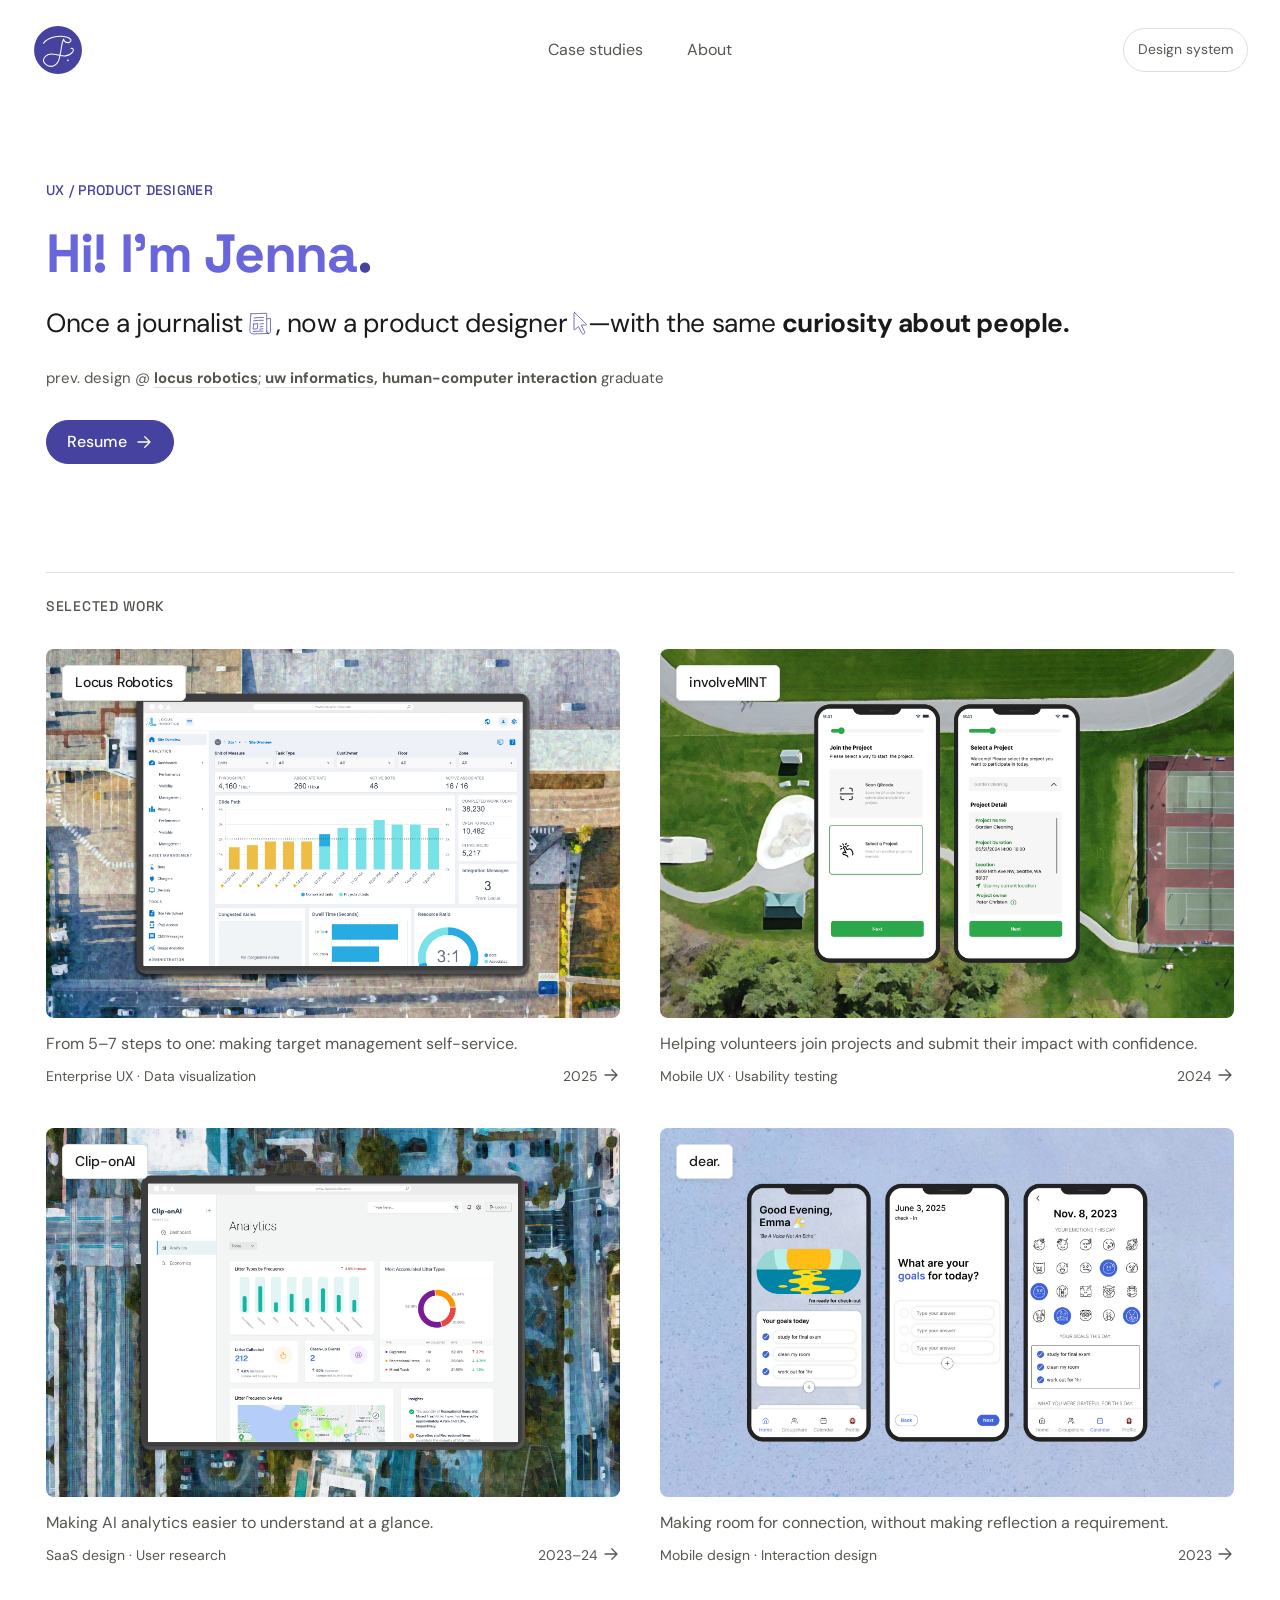
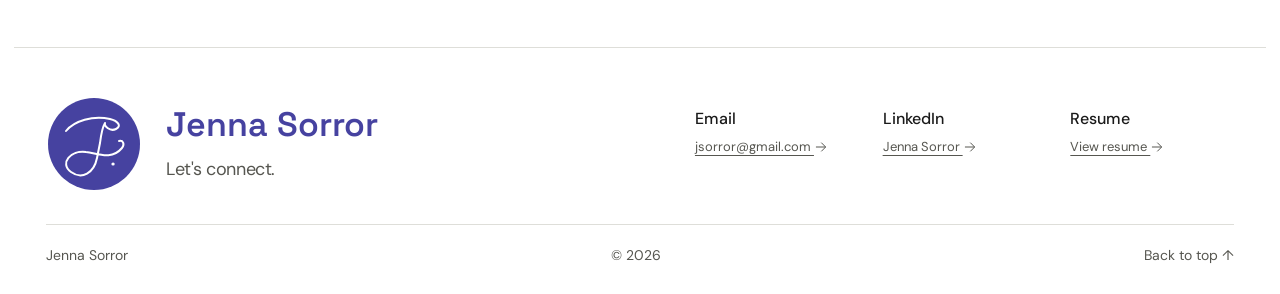
==== commit 6da6a2ee: "minor fixes" ====
--- a/index.html
+++ b/index.html
@@ -1,3 +1,3 @@
 <!DOCTYPE html>
 
-<html lang="en"><head><link as="font" crossorigin="" href="/assets/space-grotesk-variable.ttf" rel="preload" type="font/ttf"/><meta charset="utf-8"/><meta content="width=device-width,initial-scale=1" name="viewport"/><title>UX Design Portfolio | Jenna Sorror</title><meta content="Jenna Sorror — UX designer blending storytelling, accessible design, and clear digital experiences." name="description"/><link as="font" crossorigin="" href="/assets/sans.woff2" rel="preload" type="font/woff2"/><link href="/design-tokens.css?v=745b3ae3ad" rel="stylesheet"/><link href="/style.css?v=02c57d635f" rel="stylesheet"/><script defer="" src="/app.js?v=c09a31fa3d"></script><link href="/design-system.css?v=29185f76b1" rel="stylesheet"/><link href="/assets/brand-mark.svg?v=8d9b8e1a7a" rel="icon" sizes="any" type="image/svg+xml"/><link href="/favicon.ico?v=8d9b8e1a7a" rel="icon" sizes="16x16 32x32 48x48" type="image/x-icon"/><link href="/assets/favicon-32.png?v=8d9b8e1a7a" rel="icon" sizes="32x32" type="image/png"/><link href="/assets/apple-touch-icon.png?v=8d9b8e1a7a" rel="apple-touch-icon"/><link href="/system.css?v=58085b1b1b" rel="stylesheet"/></head><body id="top"><a class="skip" href="#main">Skip to content</a><header><a aria-label="Jenna Sorror home" class="home-mark" href="/"><svg aria-hidden="true" focusable="false" viewbox="0 0 96 96" xmlns="http://www.w3.org/2000/svg"><circle class="ribbon-disc" cx="48" cy="48" fill="#4642a0" r="46"></circle><path class="signature-j" d="M20 35C28 25 47 19 64 23C72 25 76 30 70 33C64 36 58 30 59 27C56 32 55 39 54 47L51 62C48 77 36 84 25 76C13 67 25 54 40 56C51 57 65 65 76 52C79 48 77 44 73 45" data-brand-stroke="" fill="none" pathlength="1" stroke="#fff" stroke-linecap="round" stroke-linejoin="round" stroke-width="2"></path><path class="signature-accent" d="M67 68h.1" data-brand-stroke="" fill="none" pathlength="1" stroke="#fff" stroke-linecap="round" stroke-linejoin="round" stroke-width="3.2"></path></svg></a><nav aria-label="Main navigation"><a href="/#works">Case studies</a><a href="/about/">About</a></nav><a class="system-link" href="/design-system/">Design system</a><button aria-controls="site-menu" aria-expanded="false" aria-label="Open navigation menu" class="mobile-menu-toggle" type="button"><svg aria-hidden="true" viewbox="0 0 32 32"><path d="M5 9h22M5 16h22M5 23h22"></path></svg></button></header><main id="main" tabindex="-1"><section class="home-hero"><div class="hero-introduction"><p class="eyebrow" style="margin-bottom:18px">UX / Product Designer</p><h1><span class="hero-name">Hi! I'm Jenna<span class="purple">.</span></span><span class="headline-story">Once a <span class="headline-word"><span class="headline-role-accent">journalist</span><svg aria-hidden="true" class="headline-icon headline-newspaper" focusable="false" viewbox="0 0 60 56"><path class="paper-contour" d="M10 8c11-1 23 0 34-1v38c0 7 8 7 8 0V18l-8 1M10 8 8 44c0 5 3 7 8 7l32-1M44 45c0 3 1 5 4 5"></path><path class="paper-contour" d="m16 30 9-1-1 11-9 1 1-11Z"></path><path class="newspaper-writing" d="M17 17c6-1 13-1 20-1" pathlength="1" style="--write-delay:0s"></path><path class="newspaper-writing" d="M16 23c7-1 14-1 21-1" pathlength="1" style="--write-delay:.15s"></path><path class="newspaper-writing" d="m30 30 7-1" pathlength="1" style="--write-delay:.3s"></path><path class="newspaper-writing" d="m30 36 6-1" pathlength="1" style="--write-delay:.45s"></path><path class="newspaper-writing" d="m29 41 7-1" pathlength="1" style="--write-delay:.6s"></path><path class="newspaper-writing" d="M15 46c7-1 14-1 21-1" pathlength="1" style="--write-delay:.75s"></path></svg></span>, now a <span class="headline-word"><span class="headline-role-accent">product designer</span><svg aria-hidden="true" class="headline-icon headline-cursor" focusable="false" viewbox="0 0 40 54"><g class="cursor-pointer"><path d="M7 5C14 12 24 22 31 29c1 1 1 2-1 2l-9 .2 7 14c1 2 0 3-2 4-2 1-3 0-4-2l-7-13-7 6c-1 1-2 1-2-1L6 8c0-2 0-3 1-3Z"></path></g><g class="cursor-click"><path d="m3 3-2-2M3 10l-3 .2M17 3l2-3"></path></g></svg>—</span><span class="headline-conclusion">with the same <strong>curiosity about people.</strong></span></span></h1><p class="hero-sub">prev. design @ <a href="https://locusrobotics.com/" rel="noopener noreferrer" target="_blank"><strong>locus robotics</strong></a>; <a href="https://ischool.uw.edu/programs/informatics" rel="noopener noreferrer" target="_blank"><strong>uw informatics</strong></a><strong>, human-computer interaction</strong> graduate</p><a class="pill" href="https://drive.google.com/file/d/19zWwg7ZewwxNA2cMb1BsrC5pMy4s9Al8/view?usp=sharing" rel="noopener noreferrer" target="_blank">Resume <svg aria-hidden="true" class="arrow-icon" focusable="false" viewbox="0 0 24 24"><path d="M4 12h15M13 5l7 7-7 7"></path></svg><span class="sr-only"> (opens in a new tab)</span></a></div></section><section class="works" id="works"><div class="section-heading"><h2>Selected work</h2></div><div class="project-grid"><a class="project-card" href="/case-studies/locus/"><div class="card-image"><img alt="Locus Robotics original product mockup" height="5604" loading="lazy" src="/assets/0R4V6WIxp9sVbRbz611iLjFStI.webp" width="8928"/><div class="card-title"><h3>Locus Robotics</h3></div></div><div class="card-copy"><p>From 5–7 steps to one: making target management self-service.</p><div class="card-meta"><span class="tags">Enterprise UX · Data visualization</span><span>2025 <svg aria-hidden="true" class="arrow-icon" focusable="false" viewbox="0 0 24 24"><path d="M4 12h15M13 5l7 7-7 7"></path></svg></span></div></div></a><a class="project-card" href="/case-studies/involvemint/"><div class="card-image"><img alt="involveMINT original product mockup" height="5848" loading="lazy" src="/assets/ejK6WlOcx2nZmEd6pExPHQaFk.webp" width="8296"/><div class="card-title"><h3>involveMINT</h3></div></div><div class="card-copy"><p>Helping volunteers join projects and submit their impact with confidence.</p><div class="card-meta"><span class="tags">Mobile UX · Usability testing</span><span>2024 <svg aria-hidden="true" class="arrow-icon" focusable="false" viewbox="0 0 24 24"><path d="M4 12h15M13 5l7 7-7 7"></path></svg></span></div></div></a><a class="project-card" href="/case-studies/clip-onai/"><div class="card-image"><img alt="Clip-onAI original product mockup" height="5884" loading="lazy" src="/assets/FkuKgVPsbYbQZ12wokzLOCTg.webp" width="8928"/><div class="card-title"><h3>Clip-onAI</h3></div></div><div class="card-copy"><p>Making AI analytics easier to understand at a glance.</p><div class="card-meta"><span class="tags">SaaS design · User research</span><span>2023–24 <svg aria-hidden="true" class="arrow-icon" focusable="false" viewbox="0 0 24 24"><path d="M4 12h15M13 5l7 7-7 7"></path></svg></span></div></div></a><a class="project-card" href="/case-studies/dear/"><div class="card-image"><img alt="dear. original product mockup" height="5584" loading="lazy" src="/assets/hncKYhhkcksyzqhgR87JSJIQHY.webp" width="7920"/><div class="card-title"><h3>dear.</h3></div></div><div class="card-copy"><p>Making room for connection, without making reflection a requirement.</p><div class="card-meta"><span class="tags">Mobile design · Interaction design</span><span>2023 <svg aria-hidden="true" class="arrow-icon" focusable="false" viewbox="0 0 24 24"><path d="M4 12h15M13 5l7 7-7 7"></path></svg></span></div></div></a></div></section></main><footer><div class="footer-top"><div class="footer-identity"><a aria-label="Jenna Sorror home" class="footer-logo" href="/"><svg aria-hidden="true" focusable="false" viewbox="0 0 96 96" xmlns="http://www.w3.org/2000/svg"><circle class="ribbon-disc" cx="48" cy="48" fill="#4642a0" r="46"></circle><path class="signature-j" d="M20 35C28 25 47 19 64 23C72 25 76 30 70 33C64 36 58 30 59 27C56 32 55 39 54 47L51 62C48 77 36 84 25 76C13 67 25 54 40 56C51 57 65 65 76 52C79 48 77 44 73 45" data-brand-stroke="" fill="none" pathlength="1" stroke="#fff" stroke-linecap="round" stroke-linejoin="round" stroke-width="2"></path><path class="signature-accent" d="M67 68h.1" data-brand-stroke="" fill="none" pathlength="1" stroke="#fff" stroke-linecap="round" stroke-linejoin="round" stroke-width="3.2"></path></svg></a><div><p class="footer-name">Jenna Sorror</p><h2>Let's connect.</h2></div></div><div class="contacts"><a href="mailto:jsorror@gmail.com" rel="noopener noreferrer" target="_blank">Email <span>jsorror@gmail.com <svg aria-hidden="true" class="arrow-icon" focusable="false" viewbox="0 0 24 24"><path d="M4 12h15M13 5l7 7-7 7"></path></svg></span><span class="sr-only"> (opens in a new tab)</span></a><a href="https://www.linkedin.com/in/jennasorror/" rel="noopener noreferrer" target="_blank">LinkedIn <span>Jenna Sorror <svg aria-hidden="true" class="arrow-icon" focusable="false" viewbox="0 0 24 24"><path d="M4 12h15M13 5l7 7-7 7"></path></svg></span><span class="sr-only"> (opens in a new tab)</span></a><a href="https://drive.google.com/file/d/19zWwg7ZewwxNA2cMb1BsrC5pMy4s9Al8/view?usp=sharing" rel="noopener noreferrer" target="_blank">Resume <span>View resume <svg aria-hidden="true" class="arrow-icon" focusable="false" viewbox="0 0 24 24"><path d="M4 12h15M13 5l7 7-7 7"></path></svg></span><span class="sr-only"> (opens in a new tab)</span></a></div></div><div class="copyright"><a href="/">Jenna Sorror</a><span>© 2026</span><a href="#top">Back to top ↑</a></div></footer><dialog aria-label="Expanded project image"><button aria-label="Close image" class="close">Close ×</button><div class="image-stage"><img alt=""/></div><p class="viewer-caption"></p></dialog><dialog aria-label="Navigation menu" class="mobile-menu" id="site-menu"><div class="menu-top"><a aria-label="Jenna Sorror home" class="menu-home" href="/"><svg aria-hidden="true" focusable="false" viewbox="0 0 96 96" xmlns="http://www.w3.org/2000/svg"><circle class="ribbon-disc" cx="48" cy="48" fill="#4642a0" r="46"></circle><path class="signature-j" d="M20 35C28 25 47 19 64 23C72 25 76 30 70 33C64 36 58 30 59 27C56 32 55 39 54 47L51 62C48 77 36 84 25 76C13 67 25 54 40 56C51 57 65 65 76 52C79 48 77 44 73 45" data-brand-stroke="" fill="none" pathlength="1" stroke="#fff" stroke-linecap="round" stroke-linejoin="round" stroke-width="2"></path><path class="signature-accent" d="M67 68h.1" data-brand-stroke="" fill="none" pathlength="1" stroke="#fff" stroke-linecap="round" stroke-linejoin="round" stroke-width="3.2"></path></svg></a><button aria-label="Close navigation menu" autofocus="" class="menu-close" type="button"><svg aria-hidden="true" viewbox="0 0 32 32"><path d="M7 7l18 18M25 7L7 25"></path></svg></button></div><nav aria-label="Mobile navigation" class="menu-links"><a data-menu-page="work" href="/#works">Case studies</a><a data-menu-page="about" href="/about/">About</a><a data-menu-page="system" href="/design-system/">Design system</a></nav><div class="menu-contact"><p>Let’s connect.</p><a class="menu-email" href="mailto:jsorror@gmail.com" rel="noopener noreferrer" target="_blank">jsorror@gmail.com<span class="sr-only"> (opens in a new tab)</span></a><div><a href="https://www.linkedin.com/in/jennasorror/" rel="noopener noreferrer" target="_blank">LinkedIn<span class="sr-only"> (opens in a new tab)</span></a><a href="https://drive.google.com/file/d/19zWwg7ZewwxNA2cMb1BsrC5pMy4s9Al8/view?usp=sharing" rel="noopener noreferrer" target="_blank">Resume<span class="sr-only"> (opens in a new tab)</span></a></div></div></dialog></body></html>+<html lang="en"><head><link as="font" crossorigin="" href="/assets/space-grotesk-variable.ttf" rel="preload" type="font/ttf"/><meta charset="utf-8"/><meta content="width=device-width,initial-scale=1" name="viewport"/><title>UX Design Portfolio | Jenna Sorror</title><meta content="Jenna Sorror — UX designer blending storytelling, accessible design, and clear digital experiences." name="description"/><link as="font" crossorigin="" href="/assets/sans.woff2" rel="preload" type="font/woff2"/><link href="/design-tokens.css?v=745b3ae3ad" rel="stylesheet"/><link href="/style.css?v=02c57d635f" rel="stylesheet"/><script defer="" src="/app.js?v=f44a3ab343"></script><link href="/design-system.css?v=8ac322d73a" rel="stylesheet"/><link href="/assets/brand-mark.svg?v=8d9b8e1a7a" rel="icon" sizes="any" type="image/svg+xml"/><link href="/favicon.ico?v=8d9b8e1a7a" rel="icon" sizes="16x16 32x32 48x48" type="image/x-icon"/><link href="/assets/favicon-32.png?v=8d9b8e1a7a" rel="icon" sizes="32x32" type="image/png"/><link href="/assets/apple-touch-icon.png?v=8d9b8e1a7a" rel="apple-touch-icon"/><link href="/system.css?v=bc0763347d" rel="stylesheet"/></head><body id="top"><a class="skip" href="#main">Skip to content</a><header><a aria-label="Jenna Sorror home" class="home-mark" href="/"><svg aria-hidden="true" focusable="false" viewbox="0 0 96 96" xmlns="http://www.w3.org/2000/svg"><circle class="ribbon-disc" cx="48" cy="48" fill="#4642a0" r="46"></circle><path class="signature-j" d="M20 35C28 25 47 19 64 23C72 25 76 30 70 33C64 36 58 30 59 27C56 32 55 39 54 47L51 62C48 77 36 84 25 76C13 67 25 54 40 56C51 57 65 65 76 52C79 48 77 44 73 45" data-brand-stroke="" fill="none" pathlength="1" stroke="#fff" stroke-linecap="round" stroke-linejoin="round" stroke-width="2"></path><path class="signature-accent" d="M67 68h.1" data-brand-stroke="" fill="none" pathlength="1" stroke="#fff" stroke-linecap="round" stroke-linejoin="round" stroke-width="3.2"></path></svg></a><nav aria-label="Main navigation"><a href="/#works">Case studies</a><a href="/about/">About</a></nav><a class="system-link" href="/design-system/">Design system</a><button aria-controls="site-menu" aria-expanded="false" aria-label="Open navigation menu" class="mobile-menu-toggle" type="button"><svg aria-hidden="true" viewbox="0 0 32 32"><path d="M5 9h22M5 16h22M5 23h22"></path></svg></button></header><main id="main" tabindex="-1"><section class="home-hero"><div class="hero-introduction"><p class="eyebrow" style="margin-bottom:18px">UX / Product Designer</p><h1><span class="hero-name">Hi! I'm Jenna<span class="purple">.</span></span><span class="headline-story">Once a <span class="headline-word"><span class="headline-role-accent">journalist</span><svg aria-hidden="true" class="headline-icon headline-newspaper" focusable="false" viewbox="0 0 60 56"><path class="paper-contour" d="M10 8c11-1 23 0 34-1v38c0 7 8 7 8 0V18l-8 1M10 8 8 44c0 5 3 7 8 7l32-1M44 45c0 3 1 5 4 5"></path><path class="paper-contour" d="m16 30 9-1-1 11-9 1 1-11Z"></path><path class="newspaper-writing" d="M17 17c6-1 13-1 20-1" pathlength="1" style="--write-delay:0s"></path><path class="newspaper-writing" d="M16 23c7-1 14-1 21-1" pathlength="1" style="--write-delay:.15s"></path><path class="newspaper-writing" d="m30 30 7-1" pathlength="1" style="--write-delay:.3s"></path><path class="newspaper-writing" d="m30 36 6-1" pathlength="1" style="--write-delay:.45s"></path><path class="newspaper-writing" d="m29 41 7-1" pathlength="1" style="--write-delay:.6s"></path><path class="newspaper-writing" d="M15 46c7-1 14-1 21-1" pathlength="1" style="--write-delay:.75s"></path></svg></span>, now a <span class="headline-word"><span class="headline-role-accent">product designer</span><svg aria-hidden="true" class="headline-icon headline-cursor" focusable="false" viewbox="0 0 40 54"><g class="cursor-pointer"><path d="M7 5C14 12 24 22 31 29c1 1 1 2-1 2l-9 .2 7 14c1 2 0 3-2 4-2 1-3 0-4-2l-7-13-7 6c-1 1-2 1-2-1L6 8c0-2 0-3 1-3Z"></path></g><g class="cursor-click"><path d="m3 3-2-2M3 10l-3 .2M17 3l2-3"></path></g></svg>—</span><span class="headline-conclusion">with the same <strong>curiosity about people.</strong></span></span></h1><p class="hero-sub">prev. design @ <a href="https://locusrobotics.com/" rel="noopener noreferrer" target="_blank"><strong>locus robotics</strong></a>; <a href="https://ischool.uw.edu/programs/informatics" rel="noopener noreferrer" target="_blank"><strong>uw informatics</strong></a><strong>, human-computer interaction</strong> graduate</p><a class="pill" href="https://drive.google.com/file/d/19zWwg7ZewwxNA2cMb1BsrC5pMy4s9Al8/view?usp=sharing" rel="noopener noreferrer" target="_blank">Resume <svg aria-hidden="true" class="arrow-icon" focusable="false" viewbox="0 0 24 24"><path d="M4 12h15M13 5l7 7-7 7"></path></svg><span class="sr-only"> (opens in a new tab)</span></a></div></section><section class="works" id="works"><div class="section-heading"><h2>Selected work</h2></div><div class="project-grid"><a class="project-card" href="/case-studies/locus/"><div class="card-image"><img alt="Locus Robotics original product mockup" height="5604" loading="lazy" src="/assets/0R4V6WIxp9sVbRbz611iLjFStI.webp" width="8928"/><div class="card-title"><h3>Locus Robotics</h3></div></div><div class="card-copy"><p>From 5–7 steps to one: making target management self-service.</p><div class="card-meta"><span class="tags">Enterprise UX · Data visualization</span><span>2025 <svg aria-hidden="true" class="arrow-icon" focusable="false" viewbox="0 0 24 24"><path d="M4 12h15M13 5l7 7-7 7"></path></svg></span></div></div></a><a class="project-card" href="/case-studies/involvemint/"><div class="card-image"><img alt="involveMINT original product mockup" height="5848" loading="lazy" src="/assets/ejK6WlOcx2nZmEd6pExPHQaFk.webp" width="8296"/><div class="card-title"><h3>involveMINT</h3></div></div><div class="card-copy"><p>Helping volunteers join projects and submit their impact with confidence.</p><div class="card-meta"><span class="tags">Mobile UX · Usability testing</span><span>2024 <svg aria-hidden="true" class="arrow-icon" focusable="false" viewbox="0 0 24 24"><path d="M4 12h15M13 5l7 7-7 7"></path></svg></span></div></div></a><a class="project-card" href="/case-studies/clip-onai/"><div class="card-image"><img alt="Clip-onAI original product mockup" height="5884" loading="lazy" src="/assets/FkuKgVPsbYbQZ12wokzLOCTg.webp" width="8928"/><div class="card-title"><h3>Clip-onAI</h3></div></div><div class="card-copy"><p>Making AI analytics easier to understand at a glance.</p><div class="card-meta"><span class="tags">SaaS design · User research</span><span>2023–24 <svg aria-hidden="true" class="arrow-icon" focusable="false" viewbox="0 0 24 24"><path d="M4 12h15M13 5l7 7-7 7"></path></svg></span></div></div></a><a class="project-card" href="/case-studies/dear/"><div class="card-image"><img alt="dear. original product mockup" height="5584" loading="lazy" src="/assets/hncKYhhkcksyzqhgR87JSJIQHY.webp" width="7920"/><div class="card-title"><h3>dear.</h3></div></div><div class="card-copy"><p>Making room for connection, without making reflection a requirement.</p><div class="card-meta"><span class="tags">Mobile design · Interaction design</span><span>2023 <svg aria-hidden="true" class="arrow-icon" focusable="false" viewbox="0 0 24 24"><path d="M4 12h15M13 5l7 7-7 7"></path></svg></span></div></div></a></div></section></main><footer><div class="footer-top"><div class="footer-identity"><a aria-label="Jenna Sorror home" class="footer-logo" href="/"><svg aria-hidden="true" focusable="false" viewbox="0 0 96 96" xmlns="http://www.w3.org/2000/svg"><circle class="ribbon-disc" cx="48" cy="48" fill="#4642a0" r="46"></circle><path class="signature-j" d="M20 35C28 25 47 19 64 23C72 25 76 30 70 33C64 36 58 30 59 27C56 32 55 39 54 47L51 62C48 77 36 84 25 76C13 67 25 54 40 56C51 57 65 65 76 52C79 48 77 44 73 45" data-brand-stroke="" fill="none" pathlength="1" stroke="#fff" stroke-linecap="round" stroke-linejoin="round" stroke-width="2"></path><path class="signature-accent" d="M67 68h.1" data-brand-stroke="" fill="none" pathlength="1" stroke="#fff" stroke-linecap="round" stroke-linejoin="round" stroke-width="3.2"></path></svg></a><div><p class="footer-name">Jenna Sorror</p><h2>Let's connect.</h2></div></div><div class="contacts"><a href="mailto:jsorror@gmail.com" rel="noopener noreferrer" target="_blank">Email <span>jsorror@gmail.com <svg aria-hidden="true" class="arrow-icon" focusable="false" viewbox="0 0 24 24"><path d="M4 12h15M13 5l7 7-7 7"></path></svg></span><span class="sr-only"> (opens in a new tab)</span></a><a href="https://www.linkedin.com/in/jennasorror/" rel="noopener noreferrer" target="_blank">LinkedIn <span>Jenna Sorror <svg aria-hidden="true" class="arrow-icon" focusable="false" viewbox="0 0 24 24"><path d="M4 12h15M13 5l7 7-7 7"></path></svg></span><span class="sr-only"> (opens in a new tab)</span></a><a href="https://drive.google.com/file/d/19zWwg7ZewwxNA2cMb1BsrC5pMy4s9Al8/view?usp=sharing" rel="noopener noreferrer" target="_blank">Resume <span>View resume <svg aria-hidden="true" class="arrow-icon" focusable="false" viewbox="0 0 24 24"><path d="M4 12h15M13 5l7 7-7 7"></path></svg></span><span class="sr-only"> (opens in a new tab)</span></a></div></div><div class="copyright"><a href="/">Jenna Sorror</a><span>© 2026</span><a href="#top">Back to top ↑</a></div></footer><dialog aria-label="Expanded project image"><button aria-label="Close image" class="close">Close ×</button><div class="image-stage"><img alt=""/></div><p class="viewer-caption"></p></dialog><dialog aria-label="Navigation menu" class="mobile-menu" id="site-menu"><div class="menu-top"><a aria-label="Jenna Sorror home" class="menu-home" href="/"><svg aria-hidden="true" focusable="false" viewbox="0 0 96 96" xmlns="http://www.w3.org/2000/svg"><circle class="ribbon-disc" cx="48" cy="48" fill="#4642a0" r="46"></circle><path class="signature-j" d="M20 35C28 25 47 19 64 23C72 25 76 30 70 33C64 36 58 30 59 27C56 32 55 39 54 47L51 62C48 77 36 84 25 76C13 67 25 54 40 56C51 57 65 65 76 52C79 48 77 44 73 45" data-brand-stroke="" fill="none" pathlength="1" stroke="#fff" stroke-linecap="round" stroke-linejoin="round" stroke-width="2"></path><path class="signature-accent" d="M67 68h.1" data-brand-stroke="" fill="none" pathlength="1" stroke="#fff" stroke-linecap="round" stroke-linejoin="round" stroke-width="3.2"></path></svg></a><button aria-label="Close navigation menu" autofocus="" class="menu-close" type="button"><svg aria-hidden="true" viewbox="0 0 32 32"><path d="M7 7l18 18M25 7L7 25"></path></svg></button></div><nav aria-label="Mobile navigation" class="menu-links"><a data-menu-page="work" href="/#works">Case studies</a><a data-menu-page="about" href="/about/">About</a><a data-menu-page="system" href="/design-system/">Design system</a></nav><div class="menu-contact"><p>Let’s connect.</p><a class="menu-email" href="mailto:jsorror@gmail.com" rel="noopener noreferrer" target="_blank">jsorror@gmail.com<span class="sr-only"> (opens in a new tab)</span></a><div><a href="https://www.linkedin.com/in/jennasorror/" rel="noopener noreferrer" target="_blank">LinkedIn<span class="sr-only"> (opens in a new tab)</span></a><a href="https://drive.google.com/file/d/19zWwg7ZewwxNA2cMb1BsrC5pMy4s9Al8/view?usp=sharing" rel="noopener noreferrer" target="_blank">Resume<span class="sr-only"> (opens in a new tab)</span></a></div></div></dialog></body></html>
--- a/design-system.css
+++ b/design-system.css
@@ -80,8 +80,8 @@
 .ds-token-flow{display:grid;grid-template-columns:repeat(3,1fr);gap:14px;margin-bottom:24px;}
 .ds-token-flow>div{background:var(--surface-card);border:1px solid var(--border-subtle);padding:20px;border-radius:10px;}
 .ds-token-flow p{font-size:14px;margin-top:8px;line-height:1.6;}
-.ds-status{position:fixed;bottom:20px;left:50%;transform:translateX(-50%);max-width:calc(100% - 32px);z-index:30;background:var(--action-primary);color:white;border-radius:8px;padding:10px 18px;font-size:14px;box-shadow:0 3px 16px #00000020;}
-.ds-status:empty{display:none;}
+
+
 @media (max-width:950px){.ds-color-grid{grid-template-columns:repeat(3,minmax(0,1fr));}header .system-link{font-size:12px;right:15px;padding:8px 10px;}}
 @media (max-width:700px){header{height:120px;}header nav{padding-bottom:30px;}header .system-link{top:auto;bottom:10px;right:18px;transform:none;}.ds-page{padding-top:20px;}.ds-hero{padding-top:10px;}.ds-hero h1{font-size:47px;}.ds-section-header{grid-template-columns:1fr;gap:12px;}.ds-section{padding:35px 0;}.ds-color-grid{grid-template-columns:repeat(2,minmax(0,1fr));gap:14px;}.ds-type-pair,.ds-component-grid,.ds-token-flow,.ds-principles{grid-template-columns:1fr;}.ds-lab-body,.ds-lab-heading{padding:20px;}.ds-results{grid-template-columns:1fr;gap:0;}.ds-results>div{padding:10px 0;}.ds-control{min-width:0;flex-basis:100%;}.ds-type-display{font-size:39px;}.ds-component{padding:18px;}.ds-space-preview{padding:18px;}.ds-space-preview span{width:42px;height:42px;}.ds-table th,.ds-table td{padding:12px 10px;min-width:115px;}.ds-table code{font-size:12px;}}
 @media (prefers-reduced-motion:reduce){.ds-page *{scroll-behavior:auto;transition:none;}}
--- a/system.css
+++ b/system.css
@@ -539,3 +539,5 @@
 @media(max-width:900px){.about-intro{gap:32px}.about-history{gap:32px}}
 @media(max-width:700px){.about-intro{grid-template-columns:1fr;gap:32px}.about-portrait{width:100%;max-width:340px;margin-inline:auto}.about-history{grid-template-columns:1fr;gap:40px}}
 @media(prefers-reduced-motion:reduce){.typed-greeting.is-typing::after,.typed-greeting.is-finished::after{animation:none;opacity:1}}
+
+.about-heading-dot{color:var(--action-primary)}
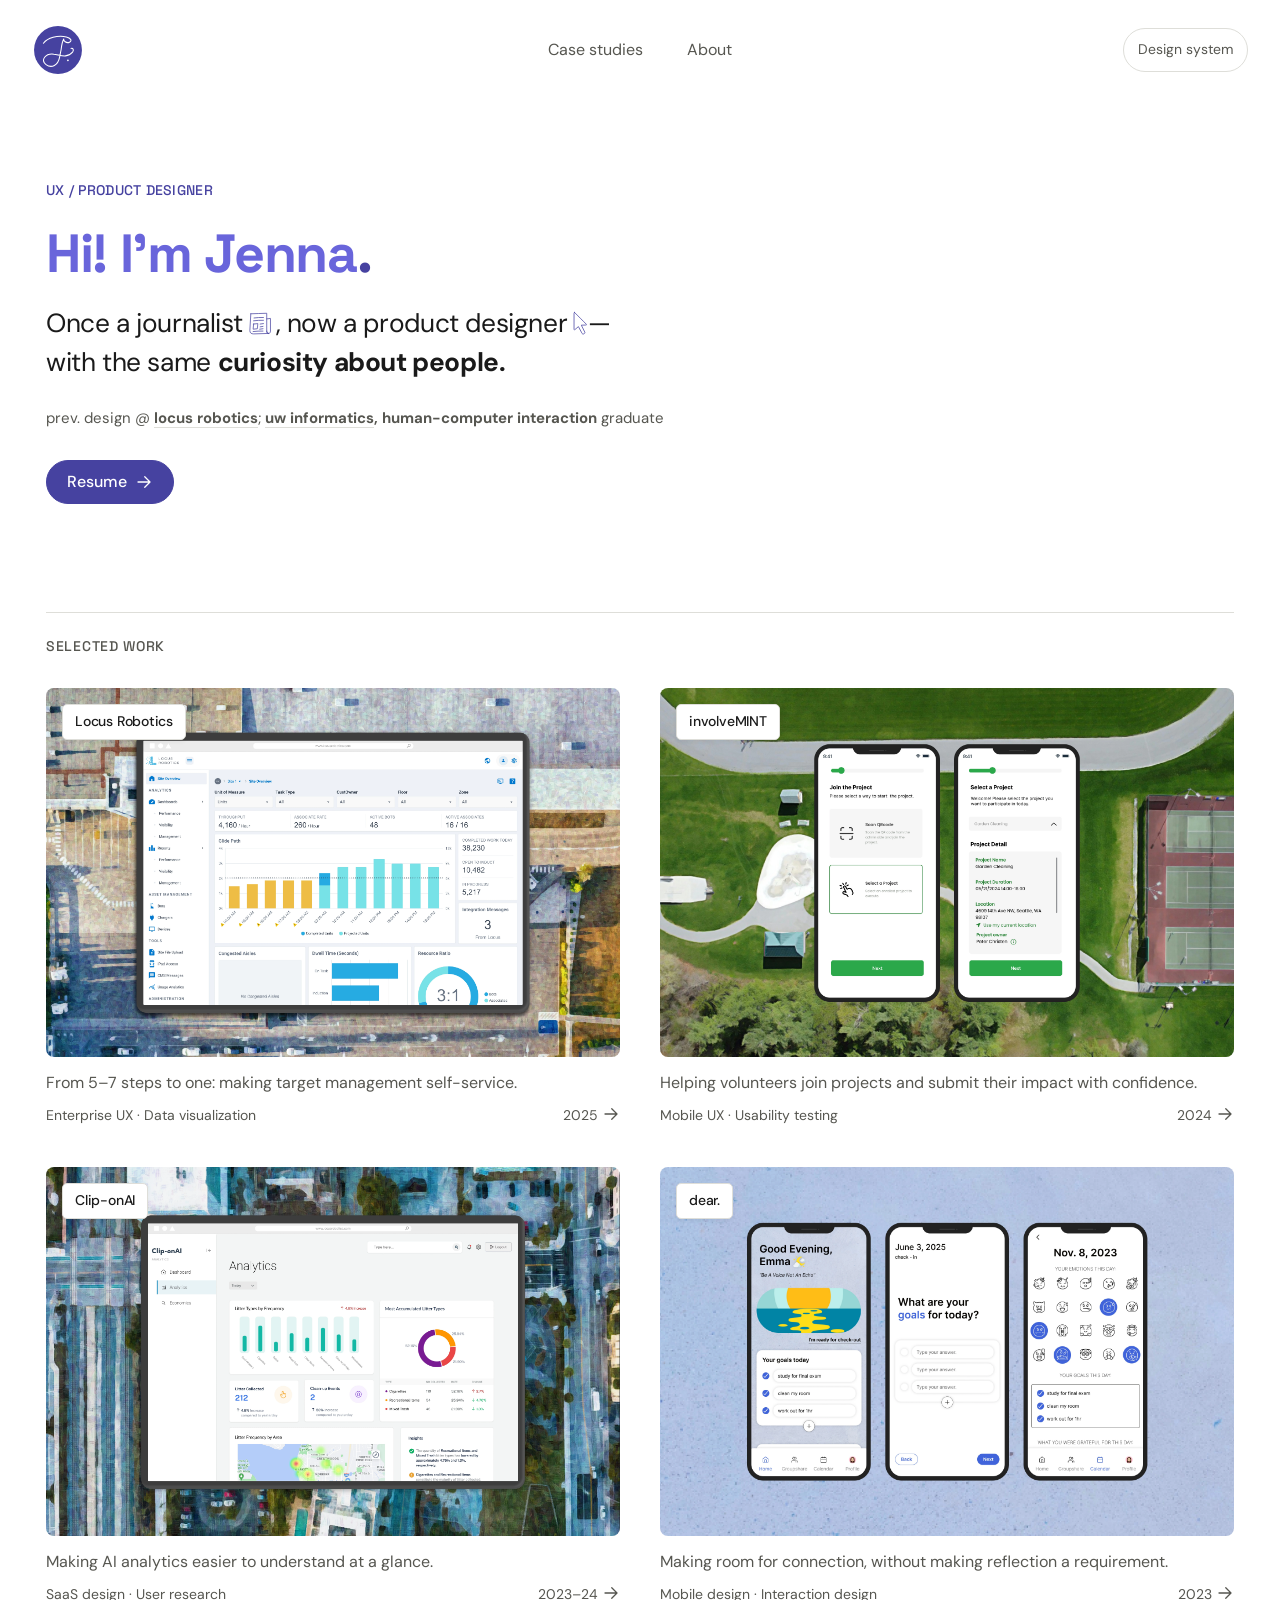
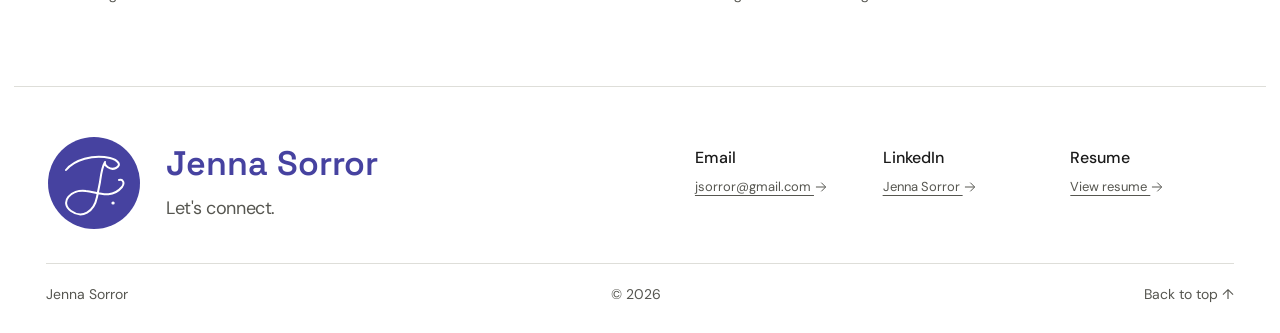
==== commit 070f2c8f: "minor fixes v2" ====
--- a/index.html
+++ b/index.html
@@ -1,3 +1,3 @@
 <!DOCTYPE html>
 
-<html lang="en"><head><link as="font" crossorigin="" href="/assets/space-grotesk-variable.ttf" rel="preload" type="font/ttf"/><meta charset="utf-8"/><meta content="width=device-width,initial-scale=1" name="viewport"/><title>UX Design Portfolio | Jenna Sorror</title><meta content="Jenna Sorror — UX designer blending storytelling, accessible design, and clear digital experiences." name="description"/><link as="font" crossorigin="" href="/assets/sans.woff2" rel="preload" type="font/woff2"/><link href="/design-tokens.css?v=745b3ae3ad" rel="stylesheet"/><link href="/style.css?v=02c57d635f" rel="stylesheet"/><script defer="" src="/app.js?v=f44a3ab343"></script><link href="/design-system.css?v=8ac322d73a" rel="stylesheet"/><link href="/assets/brand-mark.svg?v=8d9b8e1a7a" rel="icon" sizes="any" type="image/svg+xml"/><link href="/favicon.ico?v=8d9b8e1a7a" rel="icon" sizes="16x16 32x32 48x48" type="image/x-icon"/><link href="/assets/favicon-32.png?v=8d9b8e1a7a" rel="icon" sizes="32x32" type="image/png"/><link href="/assets/apple-touch-icon.png?v=8d9b8e1a7a" rel="apple-touch-icon"/><link href="/system.css?v=bc0763347d" rel="stylesheet"/></head><body id="top"><a class="skip" href="#main">Skip to content</a><header><a aria-label="Jenna Sorror home" class="home-mark" href="/"><svg aria-hidden="true" focusable="false" viewbox="0 0 96 96" xmlns="http://www.w3.org/2000/svg"><circle class="ribbon-disc" cx="48" cy="48" fill="#4642a0" r="46"></circle><path class="signature-j" d="M20 35C28 25 47 19 64 23C72 25 76 30 70 33C64 36 58 30 59 27C56 32 55 39 54 47L51 62C48 77 36 84 25 76C13 67 25 54 40 56C51 57 65 65 76 52C79 48 77 44 73 45" data-brand-stroke="" fill="none" pathlength="1" stroke="#fff" stroke-linecap="round" stroke-linejoin="round" stroke-width="2"></path><path class="signature-accent" d="M67 68h.1" data-brand-stroke="" fill="none" pathlength="1" stroke="#fff" stroke-linecap="round" stroke-linejoin="round" stroke-width="3.2"></path></svg></a><nav aria-label="Main navigation"><a href="/#works">Case studies</a><a href="/about/">About</a></nav><a class="system-link" href="/design-system/">Design system</a><button aria-controls="site-menu" aria-expanded="false" aria-label="Open navigation menu" class="mobile-menu-toggle" type="button"><svg aria-hidden="true" viewbox="0 0 32 32"><path d="M5 9h22M5 16h22M5 23h22"></path></svg></button></header><main id="main" tabindex="-1"><section class="home-hero"><div class="hero-introduction"><p class="eyebrow" style="margin-bottom:18px">UX / Product Designer</p><h1><span class="hero-name">Hi! I'm Jenna<span class="purple">.</span></span><span class="headline-story">Once a <span class="headline-word"><span class="headline-role-accent">journalist</span><svg aria-hidden="true" class="headline-icon headline-newspaper" focusable="false" viewbox="0 0 60 56"><path class="paper-contour" d="M10 8c11-1 23 0 34-1v38c0 7 8 7 8 0V18l-8 1M10 8 8 44c0 5 3 7 8 7l32-1M44 45c0 3 1 5 4 5"></path><path class="paper-contour" d="m16 30 9-1-1 11-9 1 1-11Z"></path><path class="newspaper-writing" d="M17 17c6-1 13-1 20-1" pathlength="1" style="--write-delay:0s"></path><path class="newspaper-writing" d="M16 23c7-1 14-1 21-1" pathlength="1" style="--write-delay:.15s"></path><path class="newspaper-writing" d="m30 30 7-1" pathlength="1" style="--write-delay:.3s"></path><path class="newspaper-writing" d="m30 36 6-1" pathlength="1" style="--write-delay:.45s"></path><path class="newspaper-writing" d="m29 41 7-1" pathlength="1" style="--write-delay:.6s"></path><path class="newspaper-writing" d="M15 46c7-1 14-1 21-1" pathlength="1" style="--write-delay:.75s"></path></svg></span>, now a <span class="headline-word"><span class="headline-role-accent">product designer</span><svg aria-hidden="true" class="headline-icon headline-cursor" focusable="false" viewbox="0 0 40 54"><g class="cursor-pointer"><path d="M7 5C14 12 24 22 31 29c1 1 1 2-1 2l-9 .2 7 14c1 2 0 3-2 4-2 1-3 0-4-2l-7-13-7 6c-1 1-2 1-2-1L6 8c0-2 0-3 1-3Z"></path></g><g class="cursor-click"><path d="m3 3-2-2M3 10l-3 .2M17 3l2-3"></path></g></svg>—</span><span class="headline-conclusion">with the same <strong>curiosity about people.</strong></span></span></h1><p class="hero-sub">prev. design @ <a href="https://locusrobotics.com/" rel="noopener noreferrer" target="_blank"><strong>locus robotics</strong></a>; <a href="https://ischool.uw.edu/programs/informatics" rel="noopener noreferrer" target="_blank"><strong>uw informatics</strong></a><strong>, human-computer interaction</strong> graduate</p><a class="pill" href="https://drive.google.com/file/d/19zWwg7ZewwxNA2cMb1BsrC5pMy4s9Al8/view?usp=sharing" rel="noopener noreferrer" target="_blank">Resume <svg aria-hidden="true" class="arrow-icon" focusable="false" viewbox="0 0 24 24"><path d="M4 12h15M13 5l7 7-7 7"></path></svg><span class="sr-only"> (opens in a new tab)</span></a></div></section><section class="works" id="works"><div class="section-heading"><h2>Selected work</h2></div><div class="project-grid"><a class="project-card" href="/case-studies/locus/"><div class="card-image"><img alt="Locus Robotics original product mockup" height="5604" loading="lazy" src="/assets/0R4V6WIxp9sVbRbz611iLjFStI.webp" width="8928"/><div class="card-title"><h3>Locus Robotics</h3></div></div><div class="card-copy"><p>From 5–7 steps to one: making target management self-service.</p><div class="card-meta"><span class="tags">Enterprise UX · Data visualization</span><span>2025 <svg aria-hidden="true" class="arrow-icon" focusable="false" viewbox="0 0 24 24"><path d="M4 12h15M13 5l7 7-7 7"></path></svg></span></div></div></a><a class="project-card" href="/case-studies/involvemint/"><div class="card-image"><img alt="involveMINT original product mockup" height="5848" loading="lazy" src="/assets/ejK6WlOcx2nZmEd6pExPHQaFk.webp" width="8296"/><div class="card-title"><h3>involveMINT</h3></div></div><div class="card-copy"><p>Helping volunteers join projects and submit their impact with confidence.</p><div class="card-meta"><span class="tags">Mobile UX · Usability testing</span><span>2024 <svg aria-hidden="true" class="arrow-icon" focusable="false" viewbox="0 0 24 24"><path d="M4 12h15M13 5l7 7-7 7"></path></svg></span></div></div></a><a class="project-card" href="/case-studies/clip-onai/"><div class="card-image"><img alt="Clip-onAI original product mockup" height="5884" loading="lazy" src="/assets/FkuKgVPsbYbQZ12wokzLOCTg.webp" width="8928"/><div class="card-title"><h3>Clip-onAI</h3></div></div><div class="card-copy"><p>Making AI analytics easier to understand at a glance.</p><div class="card-meta"><span class="tags">SaaS design · User research</span><span>2023–24 <svg aria-hidden="true" class="arrow-icon" focusable="false" viewbox="0 0 24 24"><path d="M4 12h15M13 5l7 7-7 7"></path></svg></span></div></div></a><a class="project-card" href="/case-studies/dear/"><div class="card-image"><img alt="dear. original product mockup" height="5584" loading="lazy" src="/assets/hncKYhhkcksyzqhgR87JSJIQHY.webp" width="7920"/><div class="card-title"><h3>dear.</h3></div></div><div class="card-copy"><p>Making room for connection, without making reflection a requirement.</p><div class="card-meta"><span class="tags">Mobile design · Interaction design</span><span>2023 <svg aria-hidden="true" class="arrow-icon" focusable="false" viewbox="0 0 24 24"><path d="M4 12h15M13 5l7 7-7 7"></path></svg></span></div></div></a></div></section></main><footer><div class="footer-top"><div class="footer-identity"><a aria-label="Jenna Sorror home" class="footer-logo" href="/"><svg aria-hidden="true" focusable="false" viewbox="0 0 96 96" xmlns="http://www.w3.org/2000/svg"><circle class="ribbon-disc" cx="48" cy="48" fill="#4642a0" r="46"></circle><path class="signature-j" d="M20 35C28 25 47 19 64 23C72 25 76 30 70 33C64 36 58 30 59 27C56 32 55 39 54 47L51 62C48 77 36 84 25 76C13 67 25 54 40 56C51 57 65 65 76 52C79 48 77 44 73 45" data-brand-stroke="" fill="none" pathlength="1" stroke="#fff" stroke-linecap="round" stroke-linejoin="round" stroke-width="2"></path><path class="signature-accent" d="M67 68h.1" data-brand-stroke="" fill="none" pathlength="1" stroke="#fff" stroke-linecap="round" stroke-linejoin="round" stroke-width="3.2"></path></svg></a><div><p class="footer-name">Jenna Sorror</p><h2>Let's connect.</h2></div></div><div class="contacts"><a href="mailto:jsorror@gmail.com" rel="noopener noreferrer" target="_blank">Email <span>jsorror@gmail.com <svg aria-hidden="true" class="arrow-icon" focusable="false" viewbox="0 0 24 24"><path d="M4 12h15M13 5l7 7-7 7"></path></svg></span><span class="sr-only"> (opens in a new tab)</span></a><a href="https://www.linkedin.com/in/jennasorror/" rel="noopener noreferrer" target="_blank">LinkedIn <span>Jenna Sorror <svg aria-hidden="true" class="arrow-icon" focusable="false" viewbox="0 0 24 24"><path d="M4 12h15M13 5l7 7-7 7"></path></svg></span><span class="sr-only"> (opens in a new tab)</span></a><a href="https://drive.google.com/file/d/19zWwg7ZewwxNA2cMb1BsrC5pMy4s9Al8/view?usp=sharing" rel="noopener noreferrer" target="_blank">Resume <span>View resume <svg aria-hidden="true" class="arrow-icon" focusable="false" viewbox="0 0 24 24"><path d="M4 12h15M13 5l7 7-7 7"></path></svg></span><span class="sr-only"> (opens in a new tab)</span></a></div></div><div class="copyright"><a href="/">Jenna Sorror</a><span>© 2026</span><a href="#top">Back to top ↑</a></div></footer><dialog aria-label="Expanded project image"><button aria-label="Close image" class="close">Close ×</button><div class="image-stage"><img alt=""/></div><p class="viewer-caption"></p></dialog><dialog aria-label="Navigation menu" class="mobile-menu" id="site-menu"><div class="menu-top"><a aria-label="Jenna Sorror home" class="menu-home" href="/"><svg aria-hidden="true" focusable="false" viewbox="0 0 96 96" xmlns="http://www.w3.org/2000/svg"><circle class="ribbon-disc" cx="48" cy="48" fill="#4642a0" r="46"></circle><path class="signature-j" d="M20 35C28 25 47 19 64 23C72 25 76 30 70 33C64 36 58 30 59 27C56 32 55 39 54 47L51 62C48 77 36 84 25 76C13 67 25 54 40 56C51 57 65 65 76 52C79 48 77 44 73 45" data-brand-stroke="" fill="none" pathlength="1" stroke="#fff" stroke-linecap="round" stroke-linejoin="round" stroke-width="2"></path><path class="signature-accent" d="M67 68h.1" data-brand-stroke="" fill="none" pathlength="1" stroke="#fff" stroke-linecap="round" stroke-linejoin="round" stroke-width="3.2"></path></svg></a><button aria-label="Close navigation menu" autofocus="" class="menu-close" type="button"><svg aria-hidden="true" viewbox="0 0 32 32"><path d="M7 7l18 18M25 7L7 25"></path></svg></button></div><nav aria-label="Mobile navigation" class="menu-links"><a data-menu-page="work" href="/#works">Case studies</a><a data-menu-page="about" href="/about/">About</a><a data-menu-page="system" href="/design-system/">Design system</a></nav><div class="menu-contact"><p>Let’s connect.</p><a class="menu-email" href="mailto:jsorror@gmail.com" rel="noopener noreferrer" target="_blank">jsorror@gmail.com<span class="sr-only"> (opens in a new tab)</span></a><div><a href="https://www.linkedin.com/in/jennasorror/" rel="noopener noreferrer" target="_blank">LinkedIn<span class="sr-only"> (opens in a new tab)</span></a><a href="https://drive.google.com/file/d/19zWwg7ZewwxNA2cMb1BsrC5pMy4s9Al8/view?usp=sharing" rel="noopener noreferrer" target="_blank">Resume<span class="sr-only"> (opens in a new tab)</span></a></div></div></dialog></body></html>+<html lang="en"><head><link as="font" crossorigin="" href="/assets/space-grotesk-variable.ttf" rel="preload" type="font/ttf"/><meta charset="utf-8"/><meta content="width=device-width,initial-scale=1" name="viewport"/><title>UX Design Portfolio | Jenna Sorror</title><meta content="Jenna Sorror — UX designer blending storytelling, accessible design, and clear digital experiences." name="description"/><link as="font" crossorigin="" href="/assets/sans.woff2" rel="preload" type="font/woff2"/><link href="/design-tokens.css?v=745b3ae3ad" rel="stylesheet"/><link href="/style.css?v=02c57d635f" rel="stylesheet"/><script defer="" src="/app.js?v=f44a3ab343"></script><link href="/design-system.css?v=8ac322d73a" rel="stylesheet"/><link href="/assets/brand-mark.svg?v=8d9b8e1a7a" rel="icon" sizes="any" type="image/svg+xml"/><link href="/favicon.ico?v=8d9b8e1a7a" rel="icon" sizes="16x16 32x32 48x48" type="image/x-icon"/><link href="/assets/favicon-32.png?v=8d9b8e1a7a" rel="icon" sizes="32x32" type="image/png"/><link href="/assets/apple-touch-icon.png?v=8d9b8e1a7a" rel="apple-touch-icon"/><link href="/system.css?v=2609588180" rel="stylesheet"/></head><body id="top"><a class="skip" href="#main">Skip to content</a><header><a aria-label="Jenna Sorror home" class="home-mark" href="/"><svg aria-hidden="true" focusable="false" viewbox="0 0 96 96" xmlns="http://www.w3.org/2000/svg"><circle class="ribbon-disc" cx="48" cy="48" fill="#4642a0" r="46"></circle><path class="signature-j" d="M20 35C28 25 47 19 64 23C72 25 76 30 70 33C64 36 58 30 59 27C56 32 55 39 54 47L51 62C48 77 36 84 25 76C13 67 25 54 40 56C51 57 65 65 76 52C79 48 77 44 73 45" data-brand-stroke="" fill="none" pathlength="1" stroke="#fff" stroke-linecap="round" stroke-linejoin="round" stroke-width="2"></path><path class="signature-accent" d="M67 68h.1" data-brand-stroke="" fill="none" pathlength="1" stroke="#fff" stroke-linecap="round" stroke-linejoin="round" stroke-width="3.2"></path></svg></a><nav aria-label="Main navigation"><a href="/#works">Case studies</a><a href="/about/">About</a></nav><a class="system-link" href="/design-system/">Design system</a><button aria-controls="site-menu" aria-expanded="false" aria-label="Open navigation menu" class="mobile-menu-toggle" type="button"><svg aria-hidden="true" viewbox="0 0 32 32"><path d="M5 9h22M5 16h22M5 23h22"></path></svg></button></header><main id="main" tabindex="-1"><section class="home-hero"><div class="hero-introduction"><p class="eyebrow" style="margin-bottom:18px">UX / Product Designer</p><h1><span class="hero-name">Hi! I'm Jenna<span class="purple">.</span></span><span class="headline-story">Once a <span class="headline-word"><span class="headline-role-accent">journalist</span><svg aria-hidden="true" class="headline-icon headline-newspaper" focusable="false" viewbox="0 0 60 56"><path class="paper-contour" d="M10 8c11-1 23 0 34-1v38c0 7 8 7 8 0V18l-8 1M10 8 8 44c0 5 3 7 8 7l32-1M44 45c0 3 1 5 4 5"></path><path class="paper-contour" d="m16 30 9-1-1 11-9 1 1-11Z"></path><path class="newspaper-writing" d="M17 17c6-1 13-1 20-1" pathlength="1" style="--write-delay:0s"></path><path class="newspaper-writing" d="M16 23c7-1 14-1 21-1" pathlength="1" style="--write-delay:.15s"></path><path class="newspaper-writing" d="m30 30 7-1" pathlength="1" style="--write-delay:.3s"></path><path class="newspaper-writing" d="m30 36 6-1" pathlength="1" style="--write-delay:.45s"></path><path class="newspaper-writing" d="m29 41 7-1" pathlength="1" style="--write-delay:.6s"></path><path class="newspaper-writing" d="M15 46c7-1 14-1 21-1" pathlength="1" style="--write-delay:.75s"></path></svg></span>, now a <span class="headline-word"><span class="headline-role-accent">product designer</span><svg aria-hidden="true" class="headline-icon headline-cursor" focusable="false" viewbox="0 0 40 54"><g class="cursor-pointer"><path d="M7 5C14 12 24 22 31 29c1 1 1 2-1 2l-9 .2 7 14c1 2 0 3-2 4-2 1-3 0-4-2l-7-13-7 6c-1 1-2 1-2-1L6 8c0-2 0-3 1-3Z"></path></g><g class="cursor-click"><path d="m3 3-2-2M3 10l-3 .2M17 3l2-3"></path></g></svg>—</span><br/><span class="headline-conclusion">with the same <strong>curiosity about people.</strong></span></span></h1><p class="hero-sub">prev. design @ <a href="https://locusrobotics.com/" rel="noopener noreferrer" target="_blank"><strong>locus robotics</strong></a>; <a href="https://ischool.uw.edu/programs/informatics" rel="noopener noreferrer" target="_blank"><strong>uw informatics</strong></a><strong>, human-computer interaction</strong> graduate</p><a class="pill" href="https://drive.google.com/file/d/19zWwg7ZewwxNA2cMb1BsrC5pMy4s9Al8/view?usp=sharing" rel="noopener noreferrer" target="_blank">Resume <svg aria-hidden="true" class="arrow-icon" focusable="false" viewbox="0 0 24 24"><path d="M4 12h15M13 5l7 7-7 7"></path></svg><span class="sr-only"> (opens in a new tab)</span></a></div></section><section class="works" id="works"><div class="section-heading"><h2>Selected work</h2></div><div class="project-grid"><a class="project-card" href="/case-studies/locus/"><div class="card-image"><img alt="Locus Robotics original product mockup" height="5604" loading="lazy" src="/assets/0R4V6WIxp9sVbRbz611iLjFStI.webp" width="8928"/><div class="card-title"><h3>Locus Robotics</h3></div></div><div class="card-copy"><p>From 5–7 steps to one: making target management self-service.</p><div class="card-meta"><span class="tags">Enterprise UX · Data visualization</span><span>2025 <svg aria-hidden="true" class="arrow-icon" focusable="false" viewbox="0 0 24 24"><path d="M4 12h15M13 5l7 7-7 7"></path></svg></span></div></div></a><a class="project-card" href="/case-studies/involvemint/"><div class="card-image"><img alt="involveMINT original product mockup" height="5848" loading="lazy" src="/assets/ejK6WlOcx2nZmEd6pExPHQaFk.webp" width="8296"/><div class="card-title"><h3>involveMINT</h3></div></div><div class="card-copy"><p>Helping volunteers join projects and submit their impact with confidence.</p><div class="card-meta"><span class="tags">Mobile UX · Usability testing</span><span>2024 <svg aria-hidden="true" class="arrow-icon" focusable="false" viewbox="0 0 24 24"><path d="M4 12h15M13 5l7 7-7 7"></path></svg></span></div></div></a><a class="project-card" href="/case-studies/clip-onai/"><div class="card-image"><img alt="Clip-onAI original product mockup" height="5884" loading="lazy" src="/assets/FkuKgVPsbYbQZ12wokzLOCTg.webp" width="8928"/><div class="card-title"><h3>Clip-onAI</h3></div></div><div class="card-copy"><p>Making AI analytics easier to understand at a glance.</p><div class="card-meta"><span class="tags">SaaS design · User research</span><span>2023–24 <svg aria-hidden="true" class="arrow-icon" focusable="false" viewbox="0 0 24 24"><path d="M4 12h15M13 5l7 7-7 7"></path></svg></span></div></div></a><a class="project-card" href="/case-studies/dear/"><div class="card-image"><img alt="dear. original product mockup" height="5584" loading="lazy" src="/assets/hncKYhhkcksyzqhgR87JSJIQHY.webp" width="7920"/><div class="card-title"><h3>dear.</h3></div></div><div class="card-copy"><p>Making room for connection, without making reflection a requirement.</p><div class="card-meta"><span class="tags">Mobile design · Interaction design</span><span>2023 <svg aria-hidden="true" class="arrow-icon" focusable="false" viewbox="0 0 24 24"><path d="M4 12h15M13 5l7 7-7 7"></path></svg></span></div></div></a></div></section></main><footer><div class="footer-top"><div class="footer-identity"><a aria-label="Jenna Sorror home" class="footer-logo" href="/"><svg aria-hidden="true" focusable="false" viewbox="0 0 96 96" xmlns="http://www.w3.org/2000/svg"><circle class="ribbon-disc" cx="48" cy="48" fill="#4642a0" r="46"></circle><path class="signature-j" d="M20 35C28 25 47 19 64 23C72 25 76 30 70 33C64 36 58 30 59 27C56 32 55 39 54 47L51 62C48 77 36 84 25 76C13 67 25 54 40 56C51 57 65 65 76 52C79 48 77 44 73 45" data-brand-stroke="" fill="none" pathlength="1" stroke="#fff" stroke-linecap="round" stroke-linejoin="round" stroke-width="2"></path><path class="signature-accent" d="M67 68h.1" data-brand-stroke="" fill="none" pathlength="1" stroke="#fff" stroke-linecap="round" stroke-linejoin="round" stroke-width="3.2"></path></svg></a><div><p class="footer-name">Jenna Sorror</p><h2>Let's connect.</h2></div></div><div class="contacts"><a href="mailto:jsorror@gmail.com" rel="noopener noreferrer" target="_blank">Email <span>jsorror@gmail.com <svg aria-hidden="true" class="arrow-icon" focusable="false" viewbox="0 0 24 24"><path d="M4 12h15M13 5l7 7-7 7"></path></svg></span><span class="sr-only"> (opens in a new tab)</span></a><a href="https://www.linkedin.com/in/jennasorror/" rel="noopener noreferrer" target="_blank">LinkedIn <span>Jenna Sorror <svg aria-hidden="true" class="arrow-icon" focusable="false" viewbox="0 0 24 24"><path d="M4 12h15M13 5l7 7-7 7"></path></svg></span><span class="sr-only"> (opens in a new tab)</span></a><a href="https://drive.google.com/file/d/19zWwg7ZewwxNA2cMb1BsrC5pMy4s9Al8/view?usp=sharing" rel="noopener noreferrer" target="_blank">Resume <span>View resume <svg aria-hidden="true" class="arrow-icon" focusable="false" viewbox="0 0 24 24"><path d="M4 12h15M13 5l7 7-7 7"></path></svg></span><span class="sr-only"> (opens in a new tab)</span></a></div></div><div class="copyright"><a href="/">Jenna Sorror</a><span>© 2026</span><a href="#top">Back to top ↑</a></div></footer><dialog aria-label="Expanded project image"><button aria-label="Close image" class="close">Close ×</button><div class="image-stage"><img alt=""/></div><p class="viewer-caption"></p></dialog><dialog aria-label="Navigation menu" class="mobile-menu" id="site-menu"><div class="menu-top"><a aria-label="Jenna Sorror home" class="menu-home" href="/"><svg aria-hidden="true" focusable="false" viewbox="0 0 96 96" xmlns="http://www.w3.org/2000/svg"><circle class="ribbon-disc" cx="48" cy="48" fill="#4642a0" r="46"></circle><path class="signature-j" d="M20 35C28 25 47 19 64 23C72 25 76 30 70 33C64 36 58 30 59 27C56 32 55 39 54 47L51 62C48 77 36 84 25 76C13 67 25 54 40 56C51 57 65 65 76 52C79 48 77 44 73 45" data-brand-stroke="" fill="none" pathlength="1" stroke="#fff" stroke-linecap="round" stroke-linejoin="round" stroke-width="2"></path><path class="signature-accent" d="M67 68h.1" data-brand-stroke="" fill="none" pathlength="1" stroke="#fff" stroke-linecap="round" stroke-linejoin="round" stroke-width="3.2"></path></svg></a><button aria-label="Close navigation menu" autofocus="" class="menu-close" type="button"><svg aria-hidden="true" viewbox="0 0 32 32"><path d="M7 7l18 18M25 7L7 25"></path></svg></button></div><nav aria-label="Mobile navigation" class="menu-links"><a data-menu-page="work" href="/#works">Case studies</a><a data-menu-page="about" href="/about/">About</a><a data-menu-page="system" href="/design-system/">Design system</a></nav><div class="menu-contact"><p>Let’s connect.</p><a class="menu-email" href="mailto:jsorror@gmail.com" rel="noopener noreferrer" target="_blank">jsorror@gmail.com<span class="sr-only"> (opens in a new tab)</span></a><div><a href="https://www.linkedin.com/in/jennasorror/" rel="noopener noreferrer" target="_blank">LinkedIn<span class="sr-only"> (opens in a new tab)</span></a><a href="https://drive.google.com/file/d/19zWwg7ZewwxNA2cMb1BsrC5pMy4s9Al8/view?usp=sharing" rel="noopener noreferrer" target="_blank">Resume<span class="sr-only"> (opens in a new tab)</span></a></div></div></dialog></body></html>
--- a/system.css
+++ b/system.css
@@ -541,3 +541,5 @@
 @media(prefers-reduced-motion:reduce){.typed-greeting.is-typing::after,.typed-greeting.is-finished::after{animation:none;opacity:1}}
 
 .about-heading-dot{color:var(--action-primary)}
+
+.chart-status-heading{font:600 var(--type-heading)/1.35 var(--font-display);margin:32px 0 12px;color:var(--text-primary)}
